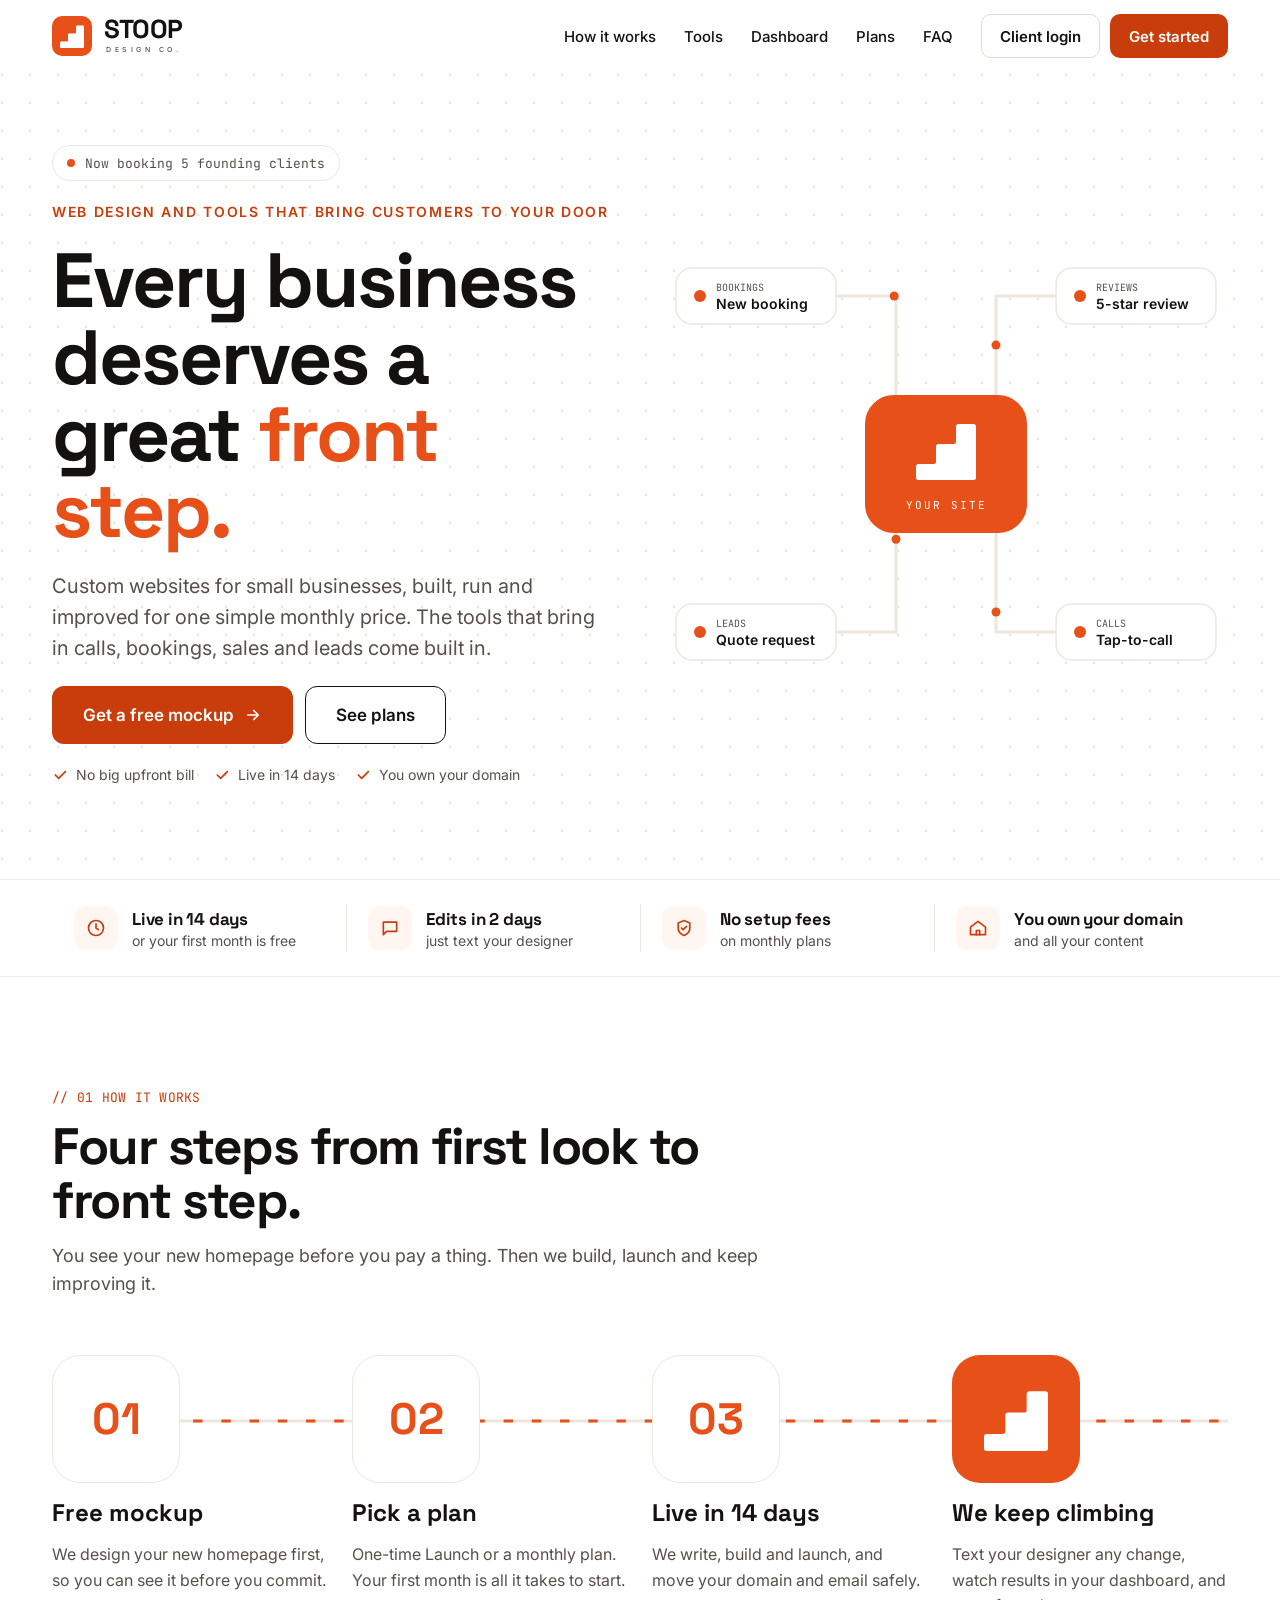
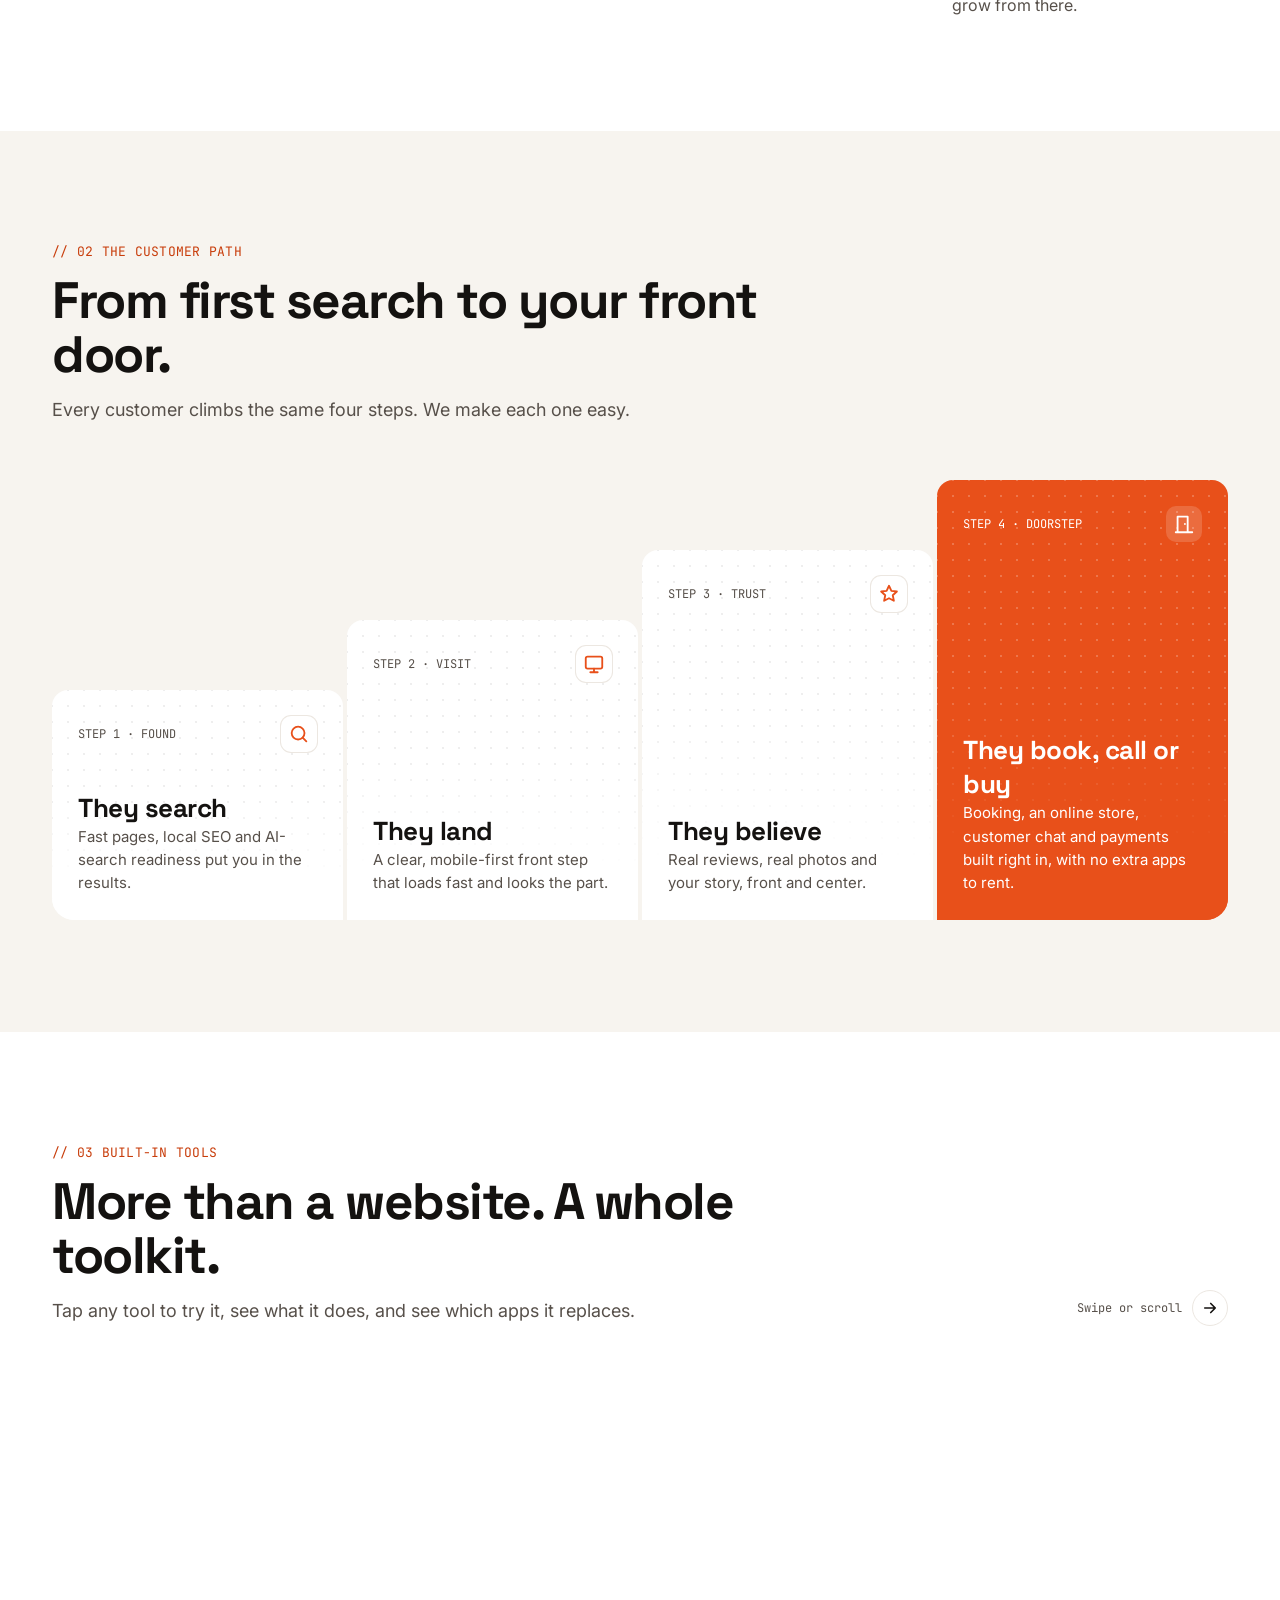
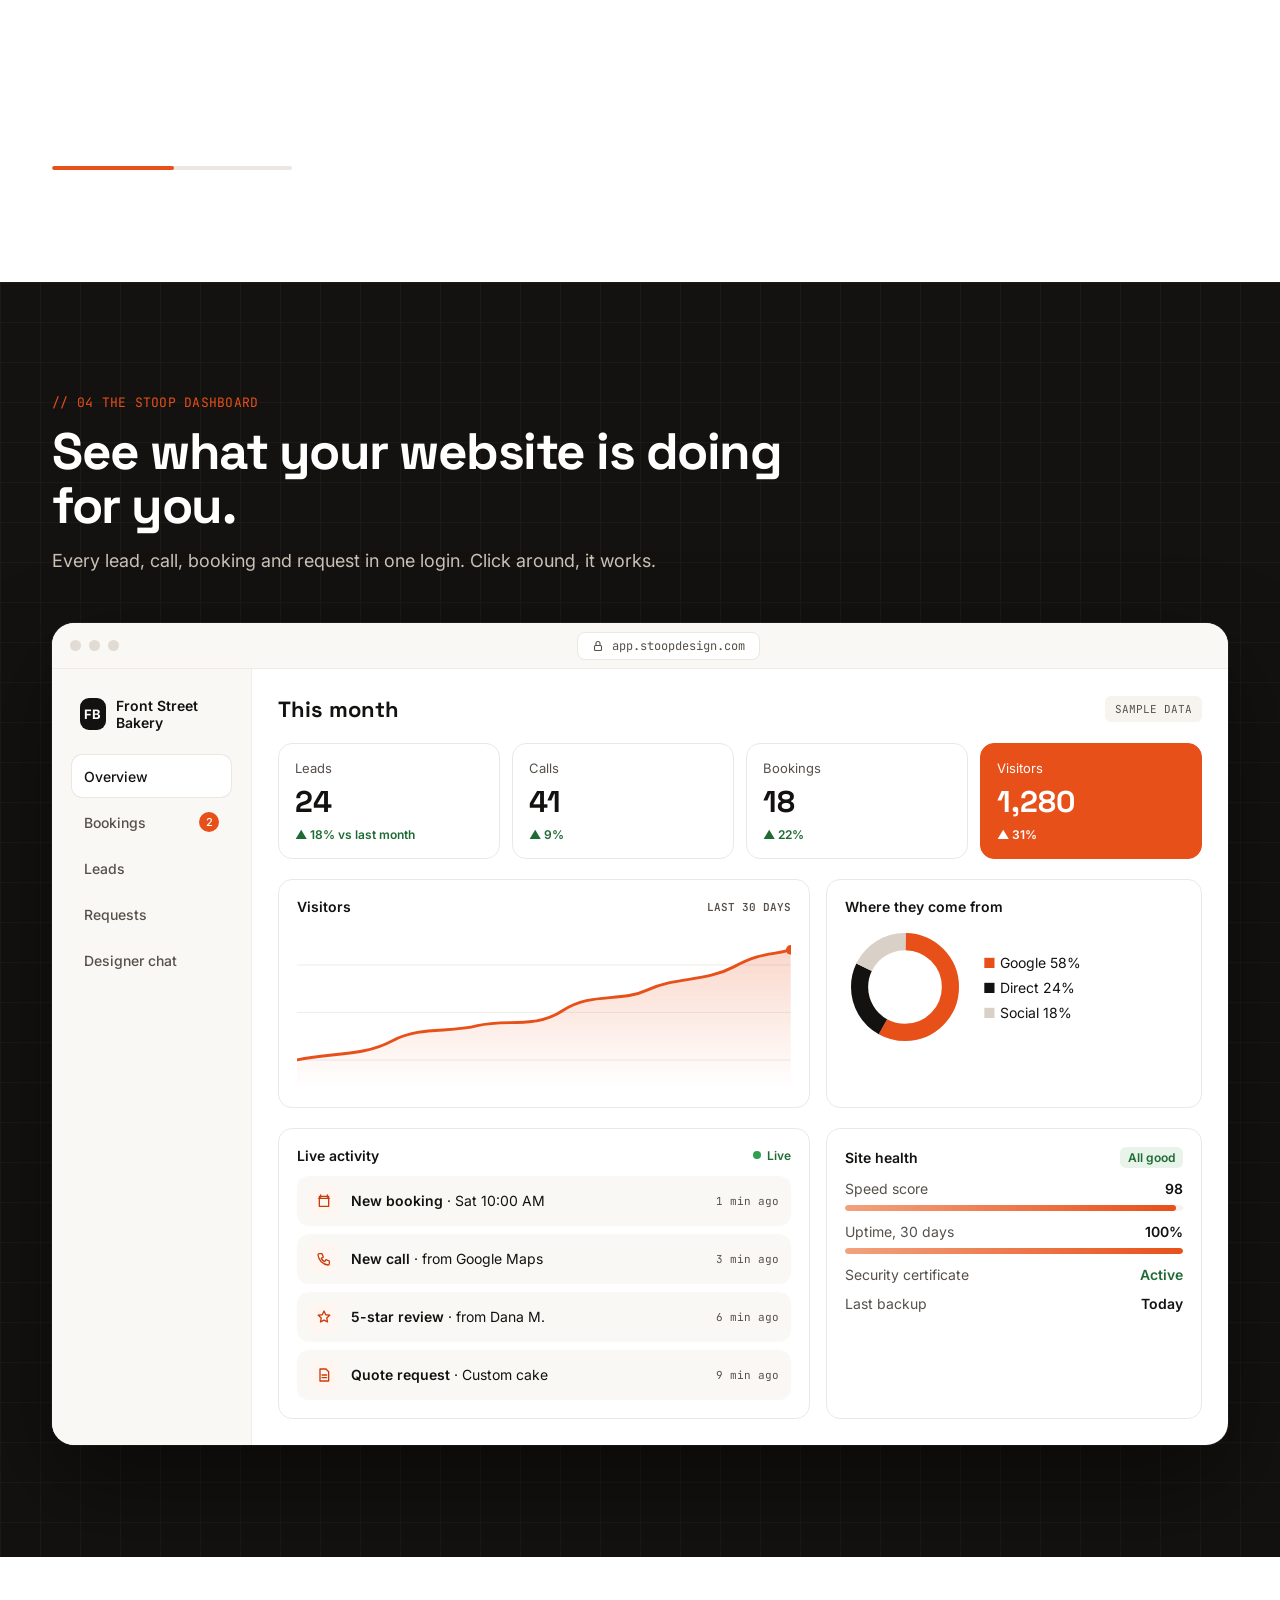
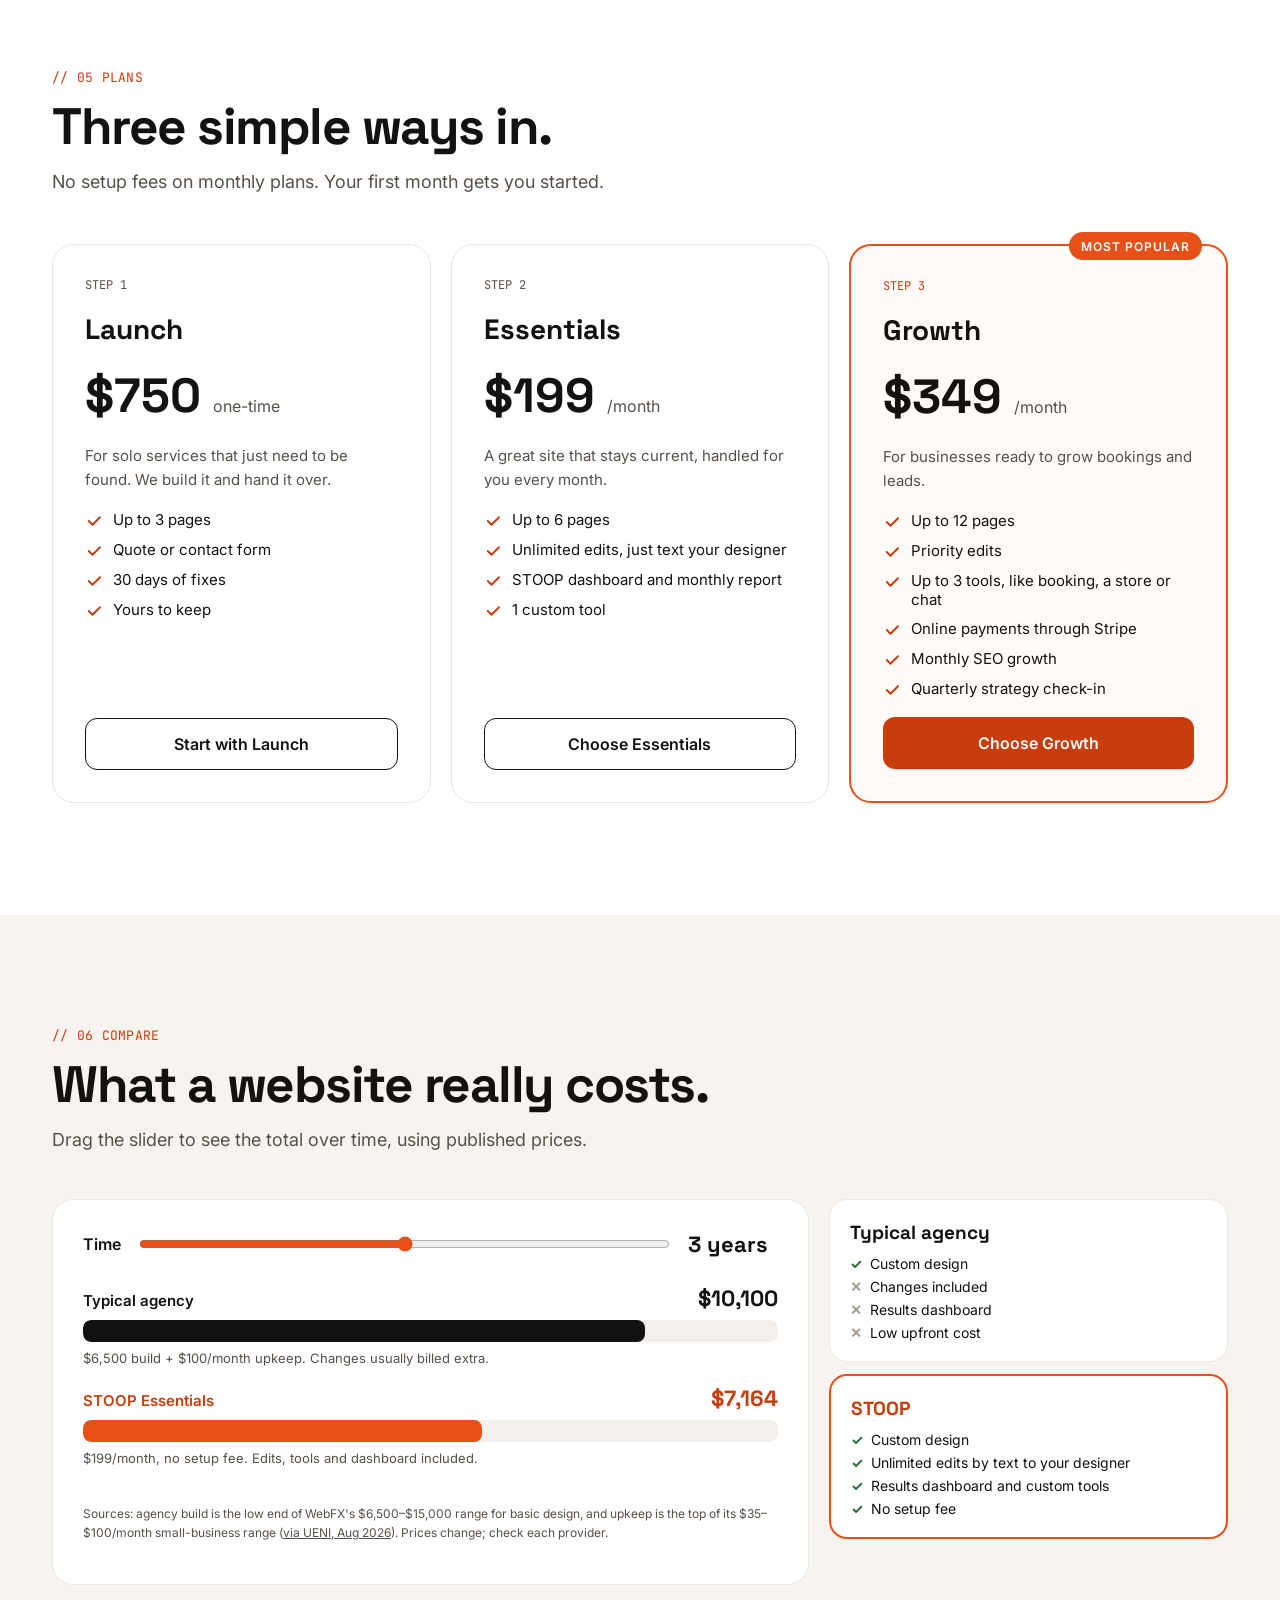
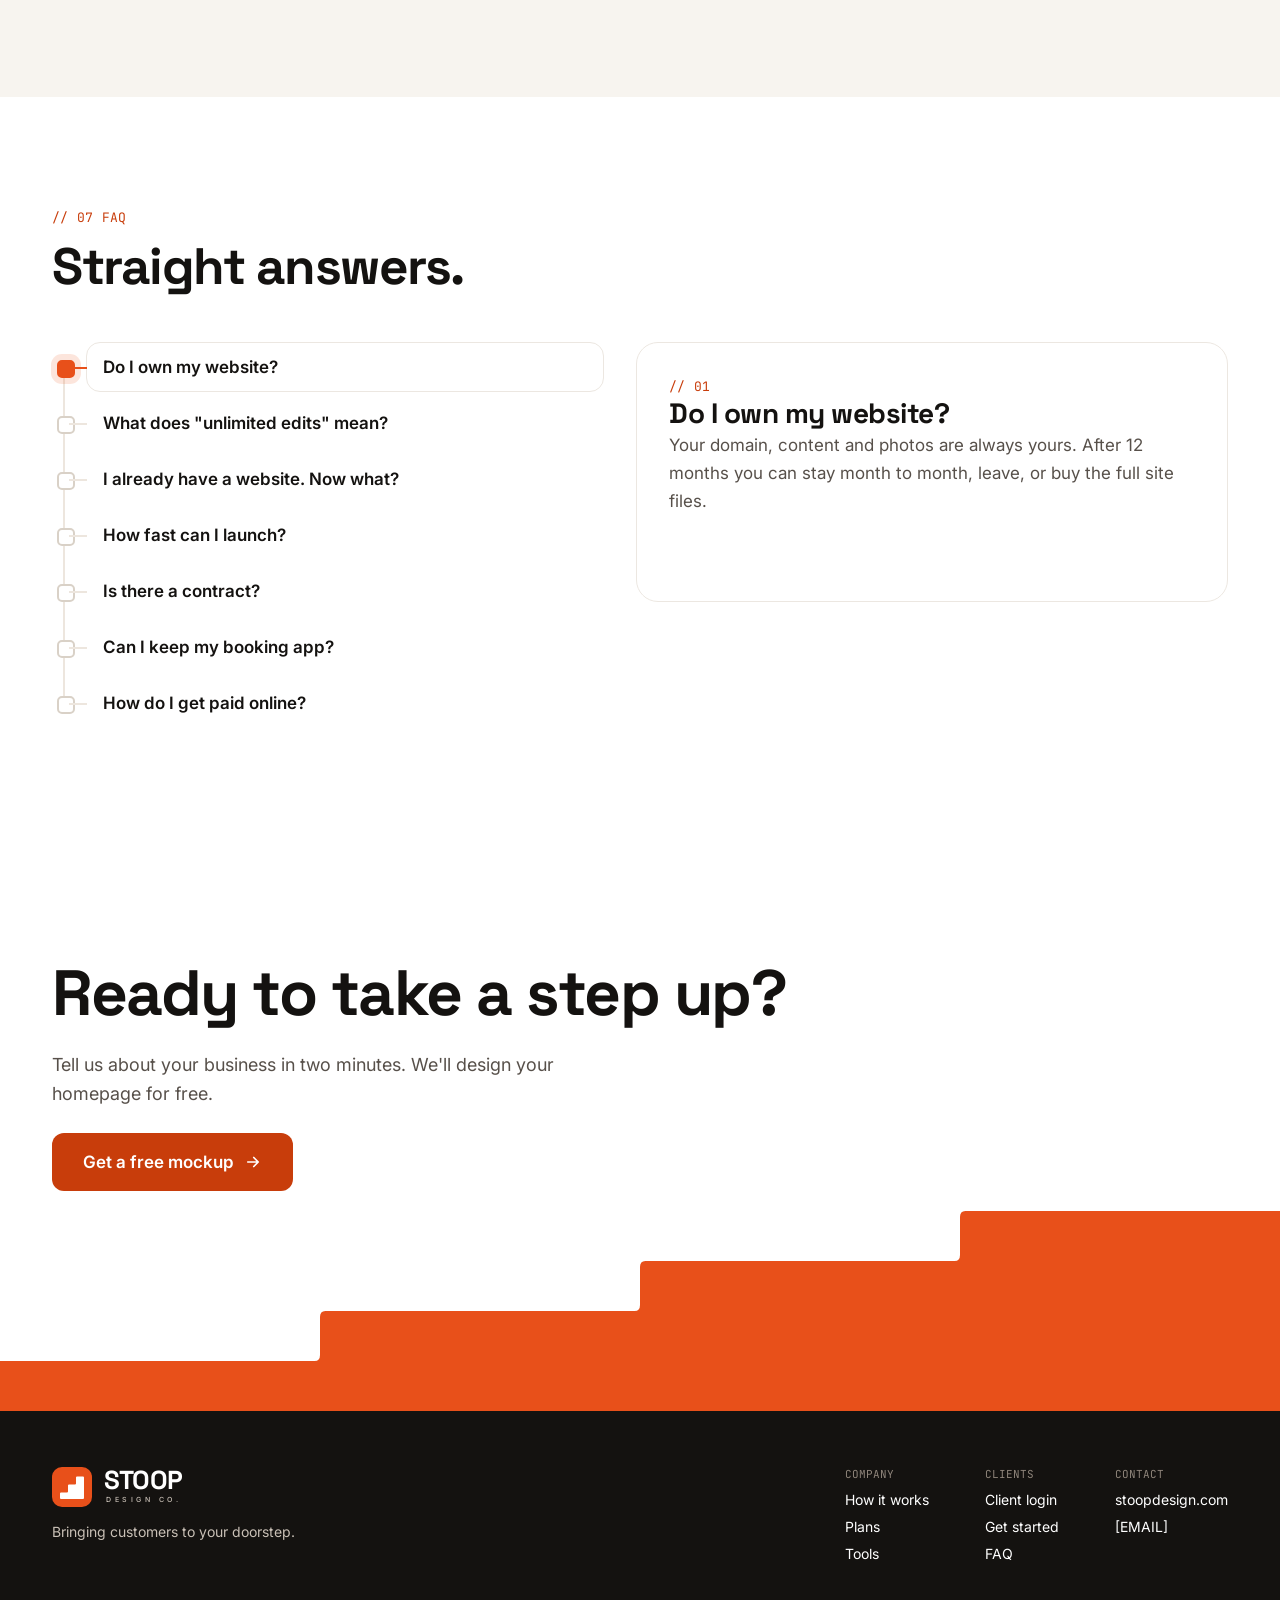
==== index.html @ b57bfcc4 "Store tool: replace color swatches with product icons Co-Authored-By: Claude Opus 5.5 <noreply@anthr" ====
<!doctype html>
<html lang="en">
<head>
<meta charset="utf-8">
<meta name="viewport" content="width=device-width, initial-scale=1">
<title>STOOP Design Co. | Custom websites for small businesses</title>
<meta name="description" content="Web design and tools that bring customers to your door. Custom websites for small businesses, built, run and improved for one simple monthly price.">
<link rel="icon" href="favicon.svg" type="image/svg+xml">
<link rel="preconnect" href="https://fonts.googleapis.com"><link rel="preconnect" href="https://fonts.gstatic.com" crossorigin>
<link rel="stylesheet" href="https://fonts.googleapis.com/css2?family=Space+Grotesk:wght@500;700&family=Inter:wght@400;500;600&family=JetBrains+Mono:wght@500&display=swap">
<link rel="stylesheet" href="assets/styles.css">
</head>
<body>
<svg width="0" height="0" style="position:absolute" aria-hidden="true">
<symbol id="stair" viewBox="0 0 60 60"><path d="M0 57.5 L0 46.5 Q0 44 2.5 44 L17.5 44 Q20 44 20 41.5 L20 26.5 Q20 24 22.5 24 L37.5 24 Q40 24 40 21.5 L40 6.5 Q40 4 42.5 4 L57.5 4 Q60 4 60 6.5 L60 57.5 Q60 60 57.5 60 L2.5 60 Q0 60 0 57.5 Z"/></symbol>
<symbol id="check" viewBox="0 0 24 24"><path d="M5 12l5 5L20 7" fill="none" stroke="currentColor" stroke-width="2.5" stroke-linecap="round" stroke-linejoin="round"/></symbol>
<symbol id="arrow" viewBox="0 0 24 24"><path d="M5 12h14M13 6l6 6-6 6" fill="none" stroke="currentColor" stroke-width="2.2" stroke-linecap="round" stroke-linejoin="round"/></symbol>
</svg>

<header class="site-header" id="top">
<div class="hdr">
<a href="./" class="logo" aria-label="STOOP Design Co. home">
<span class="logo-tile"><svg width="24" height="24" fill="#fff" aria-hidden="true"><use href="#stair"/></svg></span>
<span class="logo-words"><span class="logo-stoop">STOOP</span><span class="logo-co">DESIGN CO.</span></span>
</a>
<nav class="main-nav" aria-label="Main">
<a href="#how">How it works</a>
<a href="#tools">Tools</a>
<a href="#dashboard">Dashboard</a>
<a href="#plans">Plans</a>
<a href="#faq">FAQ</a>
</nav>
<div class="hdr-cta">
<a href="#dashboard" class="btn btn-ghost btn-sm">Client login</a>
<a href="get-started.html" class="btn btn-primary btn-sm">Get started</a>
</div>
<button class="menu-btn" id="menuBtn" aria-label="Open menu" aria-expanded="false"><svg width="20" height="20" viewBox="0 0 24 24" fill="none" stroke="#141210" stroke-width="2.2" stroke-linecap="round" aria-hidden="true"><path d="M4 7h16M4 12h16M4 17h16"/></svg></button>
</div>
</header>

<main>
<section class="hero">
<svg class="hero-dots" aria-hidden="true"><defs><pattern id="dots" width="28" height="28" patternUnits="userSpaceOnUse"><circle cx="2" cy="2" r="1.4" fill="#EDE6DE"/></pattern></defs><rect width="100%" height="100%" fill="url(#dots)"/></svg>
<div class="wrap hero-in">
<div class="hero-copy">
<span class="pill"><span class="dot pulse"></span>Now booking 5 founding clients</span>
<span class="hero-eyebrow">Web design and tools that bring customers to your door</span>
<h1>Every business deserves a great <span>front step.</span></h1>
<p class="hero-sub">Custom websites for small businesses, built, run and improved for one simple monthly price. The tools that bring in calls, bookings, sales and leads come built in.</p>
<div style="display:flex;flex-wrap:wrap;gap:12px">
<a href="get-started.html" class="btn btn-primary btn-lg">Get a free mockup <svg width="18" height="18" aria-hidden="true"><use href="#arrow"/></svg></a>
<a href="#plans" class="btn btn-outline btn-lg">See plans</a>
</div>
<div class="checks">
<span><svg width="16" height="16" style="color:var(--deep)" aria-hidden="true"><use href="#check"/></svg>No big upfront bill</span>
<span><svg width="16" height="16" style="color:var(--deep)" aria-hidden="true"><use href="#check"/></svg>Live in 14 days</span>
<span><svg width="16" height="16" style="color:var(--deep)" aria-hidden="true"><use href="#check"/></svg>You own your domain</span>
</div>
</div>
<div class="hero-art">
<svg class="float" viewBox="0 0 560 480" role="img" aria-label="Bookings, reviews, leads and calls flowing into your STOOP website">
<g fill="none" stroke="#EDE6DE" stroke-width="3" stroke-linecap="round">
<path id="t1" d="M170 72 H230 V172"/><path id="t2" d="M390 72 H330 V172"/><path id="t3" d="M170 408 H230 V308"/><path id="t4" d="M390 408 H330 V308"/>
</g>
<g fill="#E8501A">
<circle r="4.5"><animateMotion dur="2.2s" repeatCount="indefinite" path="M170 72 H230 V172"/></circle>
<circle r="4.5"><animateMotion dur="2.2s" begin="-0.7s" repeatCount="indefinite" path="M390 72 H330 V172"/></circle>
<circle r="4.5"><animateMotion dur="2.2s" begin="-1.3s" repeatCount="indefinite" path="M170 408 H230 V308"/></circle>
<circle r="4.5"><animateMotion dur="2.2s" begin="-0.3s" repeatCount="indefinite" path="M390 408 H330 V308"/></circle>
</g>
<rect class="ring" x="200" y="172" width="160" height="136" rx="28" fill="none" stroke="#E8501A" stroke-width="2"/>
<rect x="200" y="172" width="160" height="136" rx="28" fill="#E8501A"/>
<svg x="250" y="196" width="60" height="60" fill="#fff"><use href="#stair"/></svg>
<text x="280" y="285" text-anchor="middle" font-family="JetBrains Mono, monospace" font-size="11" fill="#fff" letter-spacing="2">YOUR SITE</text>
<g font-family="Inter, sans-serif">
<rect x="10" y="44" width="160" height="56" rx="16" fill="#fff" stroke="#ECE7E1" stroke-width="1.5"/><circle class="pulse" cx="34" cy="72" r="6" fill="#E8501A"/><text x="50" y="67" font-size="10" font-family="JetBrains Mono, monospace" fill="#57504A">BOOKINGS</text><text x="50" y="85" font-size="14" font-weight="600" fill="#141210">New booking</text>
<rect x="390" y="44" width="160" height="56" rx="16" fill="#fff" stroke="#ECE7E1" stroke-width="1.5"/><circle class="pulse" cx="414" cy="72" r="6" fill="#E8501A" style="animation-delay:-.7s"/><text x="430" y="67" font-size="10" font-family="JetBrains Mono, monospace" fill="#57504A">REVIEWS</text><text x="430" y="85" font-size="14" font-weight="600" fill="#141210">5-star review</text>
<rect x="10" y="380" width="160" height="56" rx="16" fill="#fff" stroke="#ECE7E1" stroke-width="1.5"/><circle class="pulse" cx="34" cy="408" r="6" fill="#E8501A" style="animation-delay:-1.2s"/><text x="50" y="403" font-size="10" font-family="JetBrains Mono, monospace" fill="#57504A">LEADS</text><text x="50" y="421" font-size="14" font-weight="600" fill="#141210">Quote request</text>
<rect x="390" y="380" width="160" height="56" rx="16" fill="#fff" stroke="#ECE7E1" stroke-width="1.5"/><circle class="pulse" cx="414" cy="408" r="6" fill="#E8501A" style="animation-delay:-.3s"/><text x="430" y="403" font-size="10" font-family="JetBrains Mono, monospace" fill="#57504A">CALLS</text><text x="430" y="421" font-size="14" font-weight="600" fill="#141210">Tap-to-call</text>
</g>
</svg>
</div>
</div>
</section>

<section class="promise" aria-label="Our promises">
<div class="wrap promise-in">
<div class="pr reveal"><span class="pr-ic"><svg width="20" height="20" viewBox="0 0 24 24" fill="none" stroke="#C83D0B" stroke-width="2" stroke-linecap="round" stroke-linejoin="round" aria-hidden="true"><circle cx="12" cy="12" r="9"/><path d="M12 7v5l3 2"/></svg></span><div><strong>Live in 14 days</strong><span>or your first month is free</span></div></div>
<div class="pr reveal"><span class="pr-ic"><svg width="20" height="20" viewBox="0 0 24 24" fill="none" stroke="#C83D0B" stroke-width="2" stroke-linecap="round" stroke-linejoin="round" aria-hidden="true"><path d="M4 5h16v11H8l-4 4z"/></svg></span><div><strong>Edits in 2 days</strong><span>just text your designer</span></div></div>
<div class="pr reveal"><span class="pr-ic"><svg width="20" height="20" viewBox="0 0 24 24" fill="none" stroke="#C83D0B" stroke-width="2" stroke-linecap="round" stroke-linejoin="round" aria-hidden="true"><path d="M12 3l7 3v6c0 4.5-3 7.5-7 9-4-1.5-7-4.5-7-9V6z"/><path d="M9 12l2 2 4-4"/></svg></span><div><strong>No setup fees</strong><span>on monthly plans</span></div></div>
<div class="pr reveal"><span class="pr-ic"><svg width="20" height="20" viewBox="0 0 24 24" fill="none" stroke="#C83D0B" stroke-width="2" stroke-linecap="round" stroke-linejoin="round" aria-hidden="true"><path d="M3 11l9-7 9 7v9H3z"/><path d="M10 20v-5h4v5"/></svg></span><div><strong>You own your domain</strong><span>and all your content</span></div></div>
</div>
</section>

<section id="how" class="section">
<div class="wrap">
<div class="sec-head reveal"><span class="eyebrow">// 01 HOW IT WORKS</span><h2 class="h2">Four steps from first look to front step.</h2><p class="lede">You see your new homepage before you pay a thing. Then we build, launch and keep improving it.</p></div>
<div class="reveal" style="position:relative;margin-top:56px">
<svg class="how-trace" style="position:absolute;left:0;right:0;top:62px;width:100%;height:8px" preserveAspectRatio="none" viewBox="0 0 1000 8" aria-hidden="true"><path d="M0 4 H1000" stroke="#EDE6DE" stroke-width="3" fill="none"/><path class="flow-slow" d="M0 4 H1000" stroke="#E8501A" stroke-width="3" fill="none"/></svg>
<ol style="position:relative;list-style:none;margin:0;padding:0;display:grid;grid-template-columns:repeat(auto-fit,minmax(220px,1fr));gap:24px">
<li style="display:flex;flex-direction:column;gap:14px"><span style="width:128px;height:128px;border-radius:28px;background:#fff;border:1.5px solid var(--line);display:flex;align-items:center;justify-content:center;font-family:'Space Grotesk',sans-serif;font-weight:700;font-size:44px;color:var(--orange)">01</span><h3 style="margin:0;font-family:'Space Grotesk',sans-serif;font-size:24px">Free mockup</h3><p style="margin:0;font-size:16px;line-height:1.6;color:var(--muted)">We design your new homepage first, so you can see it before you commit.</p></li>
<li style="display:flex;flex-direction:column;gap:14px"><span style="width:128px;height:128px;border-radius:28px;background:#fff;border:1.5px solid var(--line);display:flex;align-items:center;justify-content:center;font-family:'Space Grotesk',sans-serif;font-weight:700;font-size:44px;color:var(--orange)">02</span><h3 style="margin:0;font-family:'Space Grotesk',sans-serif;font-size:24px">Pick a plan</h3><p style="margin:0;font-size:16px;line-height:1.6;color:var(--muted)">One-time Launch or a monthly plan. Your first month is all it takes to start.</p></li>
<li style="display:flex;flex-direction:column;gap:14px"><span style="width:128px;height:128px;border-radius:28px;background:#fff;border:1.5px solid var(--line);display:flex;align-items:center;justify-content:center;font-family:'Space Grotesk',sans-serif;font-weight:700;font-size:44px;color:var(--orange)">03</span><h3 style="margin:0;font-family:'Space Grotesk',sans-serif;font-size:24px">Live in 14 days</h3><p style="margin:0;font-size:16px;line-height:1.6;color:var(--muted)">We write, build and launch, and move your domain and email safely.</p></li>
<li style="display:flex;flex-direction:column;gap:14px"><span style="width:128px;height:128px;border-radius:28px;background:var(--orange);display:flex;align-items:center;justify-content:center"><svg width="64" height="64" fill="#fff" aria-hidden="true"><use href="#stair"/></svg></span><h3 style="margin:0;font-family:'Space Grotesk',sans-serif;font-size:24px">We keep climbing</h3><p style="margin:0;font-size:16px;line-height:1.6;color:var(--muted)">Text your designer any change, watch results in your dashboard, and grow from there.</p></li>
</ol>
</div>
</div>
</section>

<section class="section" style="background:var(--warm)">
<div class="wrap">
<div class="sec-head reveal"><span class="eyebrow">// 02 THE CUSTOMER PATH</span><h2 class="h2">From first search to your front door.</h2><p class="lede">Every customer climbs the same four steps. We make each one easy.</p></div>
<div class="path reveal">
<div class="st s1 tex"><div class="st-top"><span class="mono">STEP 1 · FOUND</span><svg class="st-ic" width="22" height="22" viewBox="0 0 24 24" fill="none" stroke="currentColor" stroke-width="2" stroke-linecap="round" aria-hidden="true"><circle cx="11" cy="11" r="7"/><path d="M20 20l-4-4"/></svg></div><div><h3>They search</h3><p>Fast pages, local SEO and AI-search readiness put you in the results.</p></div></div>
<div class="st s2 tex"><div class="st-top"><span class="mono">STEP 2 · VISIT</span><svg class="st-ic" width="22" height="22" viewBox="0 0 24 24" fill="none" stroke="currentColor" stroke-width="2" stroke-linecap="round" stroke-linejoin="round" aria-hidden="true"><rect x="3" y="4" width="18" height="13" rx="2"/><path d="M8 21h8M12 17v4"/></svg></div><div><h3>They land</h3><p>A clear, mobile-first front step that loads fast and looks the part.</p></div></div>
<div class="st s3 tex"><div class="st-top"><span class="mono">STEP 3 · TRUST</span><svg class="st-ic" width="22" height="22" viewBox="0 0 24 24" fill="none" stroke="currentColor" stroke-width="2" stroke-linejoin="round" aria-hidden="true"><path d="M12 3l2.6 5.6 6 .7-4.5 4.1 1.2 6L12 16.6 6.7 19.4l1.2-6L3.4 9.3l6-.7z"/></svg></div><div><h3>They believe</h3><p>Real reviews, real photos and your story, front and center.</p></div></div>
<div class="st s4 tex"><div class="st-top"><span class="mono">STEP 4 · DOORSTEP</span><svg class="st-ic" width="22" height="22" viewBox="0 0 24 24" fill="none" stroke="currentColor" stroke-width="2" stroke-linecap="round" stroke-linejoin="round" aria-hidden="true"><path d="M5 21V4h11v17M3 21h18M13 12h.01"/></svg></div><div><h3>They book, call or buy</h3><p>Booking, an online store, customer chat and payments built right in, with no extra apps to rent.</p></div></div>
</div>
</div>
</section>

<section id="tools" class="section">
<div class="wrap car-head reveal">
<div class="sec-head"><span class="eyebrow">// 03 BUILT-IN TOOLS</span><h2 class="h2">More than a website. A whole toolkit.</h2><p class="lede">Tap any tool to try it, see what it does, and see which apps it replaces.</p></div>
<div class="car-hint" aria-hidden="true"><span>Swipe or scroll</span><span class="hint-arrow"><svg width="18" height="18"><use href="#arrow"/></svg></span></div>
</div>
<div class="car-track" id="carTrack">
<button class="tool-card" data-tool="text"><div class="tool-prev"><div class="bubble b-me">Can you add our new fall menu?</div><div class="bubble b-us">On it! Live by tomorrow. ✓ Your designer</div></div><h3>Text your designer</h3><p>Your private line to us. Text any change.</p><span class="tool-more">See how it works <svg width="16" height="16" aria-hidden="true"><use href="#arrow"/></svg></span></button>
<button class="tool-card" data-tool="booking"><div class="tool-prev"><div style="display:grid;grid-template-columns:repeat(7,1fr);gap:5px;font-family:'JetBrains Mono',monospace;font-size:11px;text-align:center"><span>M</span><span>T</span><span>W</span><span>T</span><span>F</span><span>S</span><span>S</span><span style="padding:7px 0;border-radius:7px;background:#fff">3</span><span style="padding:7px 0;border-radius:7px;background:#fff">4</span><span style="padding:7px 0;border-radius:7px;background:var(--orange);color:#fff">5</span><span style="padding:7px 0;border-radius:7px;background:#fff">6</span><span style="padding:7px 0;border-radius:7px;background:#fff">7</span><span style="padding:7px 0;border-radius:7px;background:#fff">8</span><span style="padding:7px 0;border-radius:7px;background:#fff">9</span></div></div><h3>Your own booking</h3><p>Bookings, deposits and reminders on your site.</p><span class="tool-more">See how it works <svg width="16" height="16" aria-hidden="true"><use href="#arrow"/></svg></span></button>
<button class="tool-card" data-tool="store"><div class="tool-prev"><div style="display:grid;grid-template-columns:repeat(3,1fr);gap:8px"><div style="height:48px;border-radius:9px;background:#fff;display:flex;align-items:center;justify-content:center"><svg width="26" height="26" viewBox="0 0 24 24" fill="none" stroke="#E8501A" stroke-width="1.6" stroke-linecap="round" stroke-linejoin="round" aria-hidden="true"><path d="M12 2.5c1.4 1.9 1.4 3.3 0 4.3-1.4-1-1.4-2.4 0-4.3z"/><path d="M12 7v2"/><rect x="8" y="9" width="8" height="12.5" rx="1.5"/></svg></div><div style="height:48px;border-radius:9px;background:#fff;display:flex;align-items:center;justify-content:center"><svg width="26" height="26" viewBox="0 0 24 24" fill="none" stroke="#E8501A" stroke-width="1.6" stroke-linecap="round" stroke-linejoin="round" aria-hidden="true"><path d="M12 2.5c1.4 1.9 1.4 3.3 0 4.3-1.4-1-1.4-2.4 0-4.3z"/><path d="M12 7v2.5"/><path d="M6.5 11h11v8.5a2 2 0 0 1-2 2h-7a2 2 0 0 1-2-2z"/><path d="M7.5 11V9.5h9V11"/></svg></div><div style="height:48px;border-radius:9px;background:#fff;display:flex;align-items:center;justify-content:center"><svg width="26" height="26" viewBox="0 0 24 24" fill="none" stroke="#E8501A" stroke-width="1.6" stroke-linecap="round" stroke-linejoin="round" aria-hidden="true"><path d="M12 2.5c1.4 1.9 1.4 3.3 0 4.3-1.4-1-1.4-2.4 0-4.3z"/><path d="M12 7v3"/><ellipse cx="12" cy="13" rx="7.5" ry="2.2"/><path d="M4.5 13v4.5c0 1.2 3.4 2.2 7.5 2.2s7.5-1 7.5-2.2V13"/></svg></div></div><div style="display:flex;justify-content:space-between;align-items:center;font-size:13px"><span>2 items · Paid with Stripe</span><span class="mono" style="font-weight:600">$54</span></div></div><h3>Online store</h3><p>Sell products and take payments on your own site.</p><span class="tool-more">See how it works <svg width="16" height="16" aria-hidden="true"><use href="#arrow"/></svg></span></button>
<button class="tool-card" data-tool="quote"><div class="tool-prev"><div style="display:flex;justify-content:space-between;font-size:13px"><span>Home size</span><span class="mono">3 bed · 2 bath</span></div><div style="height:6px;border-radius:3px;background:#E7E0D7"><div style="width:62%;height:6px;border-radius:3px;background:var(--orange)"></div></div><div style="display:flex;justify-content:space-between;align-items:baseline"><span style="font-size:13px;color:var(--muted)">Instant estimate</span><span style="font-family:'Space Grotesk',sans-serif;font-size:24px;font-weight:700">$180</span></div></div><h3>Instant quotes</h3><p>Customers price the job themselves, any time.</p><span class="tool-more">See how it works <svg width="16" height="16" aria-hidden="true"><use href="#arrow"/></svg></span></button>
<button class="tool-card" data-tool="chat"><div class="tool-prev"><div class="bubble b-us">Do you have gluten-free options?</div><div class="bubble b-me" style="background:#E8501A">Yes! Every Saturday 🙂</div></div><h3>Customer chat</h3><p>Customers message you. You reply from your phone.</p><span class="tool-more">See how it works <svg width="16" height="16" aria-hidden="true"><use href="#arrow"/></svg></span></button>
<button class="tool-card" data-tool="conditions"><div class="tool-prev"><div style="display:flex;align-items:center;gap:14px"><svg width="44" height="44" viewBox="0 0 24 24" fill="none" stroke="#E8501A" stroke-width="1.8" stroke-linecap="round" aria-hidden="true"><circle cx="12" cy="12" r="4"/><path d="M12 2v2M12 20v2M4.9 4.9l1.4 1.4M17.7 17.7l1.4 1.4M2 12h2M20 12h2M4.9 19.1l1.4-1.4M17.7 6.3l1.4-1.4"/></svg><div><div style="font-family:'Space Grotesk',sans-serif;font-size:28px;font-weight:700">68°</div><div style="font-size:13px;color:var(--muted)">Clear · Great day to go</div></div></div></div><h3>Live conditions</h3><p>Weather, water or trail info right on your site.</p><span class="tool-more">See how it works <svg width="16" height="16" aria-hidden="true"><use href="#arrow"/></svg></span></button>
<button class="tool-card" data-tool="gift"><div class="tool-prev" style="background:var(--orange);color:#fff"><span class="mono" style="font-size:11px">GIFT CARD</span><span style="font-family:'Space Grotesk',sans-serif;font-size:34px;font-weight:700">$50</span></div><h3>Gift cards</h3><p>Sell gift cards from your own site.</p><span class="tool-more">See how it works <svg width="16" height="16" aria-hidden="true"><use href="#arrow"/></svg></span></button>
<button class="tool-card" data-tool="reviews"><div class="tool-prev"><div style="color:var(--orange);font-size:18px;letter-spacing:2px">★★★★★</div><div style="font-size:14px;line-height:1.4">"Easiest booking we've ever done."</div><div class="mono" style="font-size:11px;color:var(--muted)">EXAMPLE REVIEW</div></div><h3>Reviews wall</h3><p>Your best Google reviews, always fresh.</p><span class="tool-more">See how it works <svg width="16" height="16" aria-hidden="true"><use href="#arrow"/></svg></span></button>
</div>
<div class="wrap"><div class="car-progress" aria-hidden="true"><i id="carBar"></i></div></div>
</section>

<dialog class="tool-dialog" id="toolDialog" aria-labelledby="dlgTitle">
<button class="dlg-close" id="dlgClose" aria-label="Close"><svg width="18" height="18" viewBox="0 0 24 24" fill="none" stroke="#141210" stroke-width="2.2" stroke-linecap="round" aria-hidden="true"><path d="M6 6l12 12M18 6L6 18"/></svg></button>
<div class="dlg" id="dlgBody"></div>
</dialog>

<section id="dashboard" class="section dash-sec">
<svg class="dash-grid-bg" aria-hidden="true"><defs><pattern id="grid" width="40" height="40" patternUnits="userSpaceOnUse"><path d="M40 0H0V40" fill="none" stroke="#24201C" stroke-width="1"/></pattern></defs><rect width="100%" height="100%" fill="url(#grid)"/></svg>
<div class="wrap" style="position:relative">
<div class="sec-head reveal"><span class="eyebrow" style="color:var(--orange)">// 04 THE STOOP DASHBOARD</span><h2 class="h2">See what your website is doing for you.</h2><p class="lede">Every lead, call, booking and request in one login. Click around, it works.</p></div>
<div class="browser reveal" id="dash">
<div class="browser-bar"><i></i><i></i><i></i><span class="url"><svg width="12" height="12" viewBox="0 0 24 24" fill="none" stroke="#57504A" stroke-width="2.2" aria-hidden="true"><rect x="5" y="11" width="14" height="10" rx="2"/><path d="M8 11V7a4 4 0 0 1 8 0v4"/></svg>app.stoopdesign.com</span></div>
<div class="app">
<div class="app-side" role="tablist" aria-label="Dashboard sections">
<div class="biz"><span>FB</span><span style="font-size:14px;font-weight:600">Front Street Bakery</span></div>
<button class="tab on" role="tab" aria-selected="true" data-panel="overview">Overview</button>
<button class="tab" role="tab" aria-selected="false" data-panel="bookings">Bookings <span class="badge">2</span></button>
<button class="tab" role="tab" aria-selected="false" data-panel="leads">Leads</button>
<button class="tab" role="tab" aria-selected="false" data-panel="requests">Requests</button>
<button class="tab" role="tab" aria-selected="false" data-panel="messages">Designer chat</button>
</div>
<div class="app-main">
<div class="panel on" id="p-overview" role="tabpanel">
<div class="app-top"><h3>This month</h3><span class="sample">SAMPLE DATA</span></div>
<div class="kpis">
<div class="kpi"><span>Leads</span><strong data-count="24">0</strong><em>▲ 18% vs last month</em></div>
<div class="kpi"><span>Calls</span><strong data-count="41">0</strong><em>▲ 9%</em></div>
<div class="kpi"><span>Bookings</span><strong data-count="18">0</strong><em>▲ 22%</em></div>
<div class="kpi hot"><span>Visitors</span><strong data-count="1280">0</strong><em>▲ 31%</em></div>
</div>
<div class="row">
<div class="card" style="flex:2 1 340px"><h4>Visitors <span class="mono" style="font-size:11px;color:var(--muted)">LAST 30 DAYS</span></h4>
<svg viewBox="0 0 520 170" style="width:100%;height:auto" aria-label="Visitor trend rising over the last 30 days" role="img"><defs><linearGradient id="fillG" x1="0" y1="0" x2="0" y2="1"><stop offset="0" stop-color="#E8501A" stop-opacity=".22"/><stop offset="1" stop-color="#E8501A" stop-opacity="0"/></linearGradient></defs><g stroke="#F0EBE5"><path d="M0 40H520M0 90H520M0 140H520"/></g><path class="chart-fill" d="M0 140 C40 132 70 136 100 120 S160 112 190 104 S250 108 280 88 S340 80 370 66 S430 58 460 42 S500 30 520 24 V170 H0 Z" fill="url(#fillG)"/><path class="chart-line" d="M0 140 C40 132 70 136 100 120 S160 112 190 104 S250 108 280 88 S340 80 370 66 S430 58 460 42 S500 30 520 24" fill="none" stroke="#E8501A" stroke-width="3" stroke-linecap="round"/><circle cx="520" cy="24" r="5" fill="#E8501A" class="pulse"/></svg>
</div>
<div class="card"><h4>Where they come from</h4>
<div style="display:flex;align-items:center;gap:18px">
<svg width="120" height="120" viewBox="0 0 42 42" aria-label="Traffic sources: Google 58%, Direct 24%, Social 18%" role="img"><circle cx="21" cy="21" r="15.9" fill="none" stroke="#F3EFEA" stroke-width="6"/><circle cx="21" cy="21" r="15.9" fill="none" stroke="#E8501A" stroke-width="6" stroke-dasharray="58 42" stroke-dashoffset="25"/><circle cx="21" cy="21" r="15.9" fill="none" stroke="#141210" stroke-width="6" stroke-dasharray="24 76" stroke-dashoffset="67"/><circle cx="21" cy="21" r="15.9" fill="none" stroke="#D9D1C7" stroke-width="6" stroke-dasharray="18 82" stroke-dashoffset="43"/></svg>
<div style="display:flex;flex-direction:column;gap:8px;font-size:14px"><span><b style="color:var(--orange)">■</b> Google 58%</span><span><b>■</b> Direct 24%</span><span><b style="color:#D9D1C7">■</b> Social 18%</span></div>
</div></div>
</div>
<div class="row"><div class="card" style="flex:2 1 340px"><h4>Live activity <span style="display:inline-flex;align-items:center;gap:6px;font-size:12px;color:#1F6B34"><span class="dot pulse" style="background:#2E9E4F"></span>Live</span></h4><ul class="feed" id="feed"></ul></div>
<div class="card"><h4>Site health <span class="status st-live">All good</span></h4>
<div class="health"><span>Speed score</span><b>98</b></div><div class="hbar"><i style="width:98%"></i></div>
<div class="health"><span>Uptime, 30 days</span><b>100%</b></div><div class="hbar"><i style="width:100%"></i></div>
<div class="health"><span>Security certificate</span><b style="color:#1F6B34">Active</b></div>
<div class="health"><span>Last backup</span><b>Today</b></div>
</div></div>
</div>
<div class="panel" id="p-bookings" role="tabpanel">
<div class="app-top"><h3>Upcoming bookings</h3><span class="sample">SAMPLE DATA</span></div>
<div class="kpis"><div class="kpi"><span>This week</span><strong>12</strong></div><div class="kpi"><span>Deposits collected</span><strong>$300</strong></div><div class="kpi"><span>No-shows</span><strong>0</strong></div></div>
<div class="tbl-wrap"><table class="tbl"><thead><tr><th>When</th><th>Customer</th><th>Service</th><th>Status</th></tr></thead><tbody>
<tr class="new-row"><td><b>Today</b> 2:30 PM</td><td>Jamie Rivera<small>jamie.r@email.com · (555) 010-2233</small></td><td>Wedding cake tasting</td><td><span class="status st-new">New · Deposit paid</span></td></tr>
<tr><td><b>Today</b> 4:00 PM</td><td>Sam Patel<small>sam.p@email.com · (555) 010-4471</small></td><td>Custom cake pickup</td><td><span class="status st-live">Confirmed</span></td></tr>
<tr><td><b>Fri</b> 10:00 AM</td><td>Alex Chen<small>alex.c@email.com · (555) 010-8890</small></td><td>Decorating class (2)</td><td><span class="status st-live">Confirmed</span></td></tr>
<tr><td><b>Sat</b> 9:00 AM</td><td>Morgan Lee<small>morgan@email.com · (555) 010-1124</small></td><td>Birthday cake consult</td><td><span class="status st-prog">Reminder sent</span></td></tr>
</tbody></table></div>
</div>
<div class="panel" id="p-leads" role="tabpanel">
<div class="app-top"><h3>New leads</h3><span class="sample">SAMPLE DATA</span></div>
<div class="tbl-wrap"><table class="tbl"><thead><tr><th>From</th><th>Came in through</th><th>Details</th><th>When</th></tr></thead><tbody>
<tr class="new-row"><td>Taylor Brooks<small>(555) 010-3345</small></td><td><span class="chip">Quote tool</span></td><td>Deep clean, 3 bed · est. $252</td><td>8 min ago</td></tr>
<tr><td>Chris Nguyen<small>chris.n@email.com</small></td><td><span class="chip">Customer chat</span></td><td>"Do you cater weddings?"</td><td>1 hr ago</td></tr>
<tr><td>Dana Morales<small>dana.m@email.com</small></td><td><span class="chip">Online store</span></td><td>Order #2081 · $54 paid</td><td>3 hr ago</td></tr>
<tr><td>Riley Adams<small>(555) 010-7782</small></td><td><span class="chip">Tap-to-call</span></td><td>2 min call from Google Maps</td><td>Yesterday</td></tr>
<tr><td>Jordan Kim<small>jordan.k@email.com</small></td><td><span class="chip">Gift card</span></td><td>$100 gift card sold</td><td>Yesterday</td></tr>
</tbody></table></div>
</div>
<div class="panel" id="p-requests" role="tabpanel">
<div class="app-top"><h3>Your requests</h3><span class="sample">SAMPLE DATA</span></div>
<div class="kanban">
<div class="col"><h5>Received <span>1</span></h5><div class="ticket">New photo gallery<small>Sent by text · Today</small><span class="status st-new">Received</span></div></div>
<div class="col"><h5>In progress <span>1</span></h5><div class="ticket">Add holiday menu<small>Sent by text · Yesterday</small><span class="status st-prog">In progress</span></div></div>
<div class="col"><h5>Live <span>2</span></h5><div class="ticket">Winter hours<small>Live in 1 day</small><span class="status st-live">Live</span></div><div class="ticket">New staff bio<small>Live in 2 days</small><span class="status st-live">Live</span></div></div>
</div>
</div>
<div class="panel" id="p-messages" role="tabpanel">
<div class="app-top"><h3>You and your designer</h3><span class="sample">SAMPLE DATA</span></div>
<div class="chat">
<div class="bubble b-me" style="font-size:15px">Can we add a holiday menu page?</div>
<div class="bubble b-us" style="font-size:15px">Yes! Send the menu and any photos. We'll have it live in 2 business days.</div>
<div class="bubble b-me" style="font-size:15px">Sent. Thank you!</div>
<div class="bubble b-us" style="font-size:15px">Got it. You can track it under Requests.</div>
</div>
</div>
</div>
</div>
</div>
</div>
</section>

<section id="plans" class="section">
<div class="wrap">
<div class="sec-head reveal"><span class="eyebrow">// 05 PLANS</span><h2 class="h2">Three simple ways in.</h2><p class="lede">No setup fees on monthly plans. Your first month gets you started.</p></div>
<div class="plans reveal">
<article class="plan"><span class="mono" style="font-size:12px;color:var(--muted)">STEP 1</span><h3>Launch</h3><div class="price">$750 <small>one-time</small></div><p style="margin:0;font-size:15px;line-height:1.6;color:var(--muted)">For solo services that just need to be found. We build it and hand it over.</p>
<ul><li><svg width="18" height="18" style="color:var(--deep)" aria-hidden="true"><use href="#check"/></svg>Up to 3 pages</li><li><svg width="18" height="18" style="color:var(--deep)" aria-hidden="true"><use href="#check"/></svg>Quote or contact form</li><li><svg width="18" height="18" style="color:var(--deep)" aria-hidden="true"><use href="#check"/></svg>30 days of fixes</li><li><svg width="18" height="18" style="color:var(--deep)" aria-hidden="true"><use href="#check"/></svg>Yours to keep</li></ul>
<a href="get-started.html" class="btn btn-outline">Start with Launch</a></article>
<article class="plan"><span class="mono" style="font-size:12px;color:var(--muted)">STEP 2</span><h3>Essentials</h3><div class="price">$199 <small>/month</small></div><p style="margin:0;font-size:15px;line-height:1.6;color:var(--muted)">A great site that stays current, handled for you every month.</p>
<ul><li><svg width="18" height="18" style="color:var(--deep)" aria-hidden="true"><use href="#check"/></svg>Up to 6 pages</li><li><svg width="18" height="18" style="color:var(--deep)" aria-hidden="true"><use href="#check"/></svg>Unlimited edits, just text your designer</li><li><svg width="18" height="18" style="color:var(--deep)" aria-hidden="true"><use href="#check"/></svg>STOOP dashboard and monthly report</li><li><svg width="18" height="18" style="color:var(--deep)" aria-hidden="true"><use href="#check"/></svg>1 custom tool</li></ul>
<a href="get-started.html" class="btn btn-outline">Choose Essentials</a></article>
<article class="plan feat"><span class="flag">MOST POPULAR</span><span class="mono" style="font-size:12px;color:var(--deep)">STEP 3</span><h3>Growth</h3><div class="price">$349 <small>/month</small></div><p style="margin:0;font-size:15px;line-height:1.6;color:var(--muted)">For businesses ready to grow bookings and leads.</p>
<ul><li><svg width="18" height="18" style="color:var(--deep)" aria-hidden="true"><use href="#check"/></svg>Up to 12 pages</li><li><svg width="18" height="18" style="color:var(--deep)" aria-hidden="true"><use href="#check"/></svg>Priority edits</li><li><svg width="18" height="18" style="color:var(--deep)" aria-hidden="true"><use href="#check"/></svg>Up to 3 tools, like booking, a store or chat</li><li><svg width="18" height="18" style="color:var(--deep)" aria-hidden="true"><use href="#check"/></svg>Online payments through Stripe</li><li><svg width="18" height="18" style="color:var(--deep)" aria-hidden="true"><use href="#check"/></svg>Monthly SEO growth</li><li><svg width="18" height="18" style="color:var(--deep)" aria-hidden="true"><use href="#check"/></svg>Quarterly strategy check-in</li></ul>
<a href="get-started.html" class="btn btn-primary">Choose Growth</a></article>
</div>
</div>
</section>

<section class="section" style="background:var(--warm)">
<div class="wrap">
<div class="sec-head reveal"><span class="eyebrow">// 06 COMPARE</span><h2 class="h2">What a website really costs.</h2><p class="lede">Drag the slider to see the total over time, using published prices.</p></div>
<div class="cmp reveal">
<div class="cmp-main">
<div class="yr"><label for="years">Time</label><input class="range" type="range" id="years" min="1" max="5" step="1" value="3" style="flex:1;min-width:180px"><output id="yearsOut" for="years">3 years</output></div>
<div class="bars">
<div class="bar-row"><div class="bar-top"><span>Typical agency</span><b id="vAgency">$0</b></div><div class="bar"><i id="bAgency" style="width:0;background:#141210"></i></div><span class="bar-note">$6,500 build + $100/month upkeep. Changes usually billed extra.</span></div>
<div class="bar-row"><div class="bar-top"><span style="color:var(--deep)">STOOP Essentials</span><b id="vStoop" style="color:var(--deep)">$0</b></div><div class="bar"><i id="bStoop" style="width:0;background:#E8501A"></i></div><span class="bar-note">$199/month, no setup fee. Edits, tools and dashboard included.</span></div>
</div>
<p class="sources">Sources: agency build is the low end of WebFX's $6,500–$15,000 range for basic design, and upkeep is the top of its $35–$100/month small-business range (<a href="https://ueni.com/blog/affordable-website-design/" target="_blank" rel="noopener">via UENI, Aug 2026</a>). Prices change; check each provider.</p>
</div>
<div class="cmp-side">
<div class="cmp-card"><h4>Typical agency</h4><ul><li><span class="yes">✓</span>Custom design</li><li><span class="no">✕</span>Changes included</li><li><span class="no">✕</span>Results dashboard</li><li><span class="no">✕</span>Low upfront cost</li></ul></div>
<div class="cmp-card" style="border:2px solid var(--orange)"><h4 style="color:var(--deep)">STOOP</h4><ul><li><span class="yes">✓</span>Custom design</li><li><span class="yes">✓</span>Unlimited edits by text to your designer</li><li><span class="yes">✓</span>Results dashboard and custom tools</li><li><span class="yes">✓</span>No setup fee</li></ul></div>

</div>
</div>
</div>
</section>

<section id="faq" class="section">
<div class="wrap">
<div class="sec-head reveal"><span class="eyebrow">// 07 FAQ</span><h2 class="h2">Straight answers.</h2></div>
<div class="faq reveal">
<div class="faq-list" id="faqList">
<div class="faq-trace" aria-hidden="true"><i id="faqFill"></i></div>
<button class="faq-q on" aria-expanded="true">Do I own my website?</button><div class="faq-a-inline">Your domain, content and photos are always yours. After 12 months you can stay month to month, leave, or buy the full site files.</div>
<button class="faq-q" aria-expanded="false">What does "unlimited edits" mean?</button><div class="faq-a-inline">Text your STOOP designer as many changes as you like, one at a time, or send them through your dashboard. These texts are just between you and us. Small edits go live within 2 business days.</div>
<button class="faq-q" aria-expanded="false">I already have a website. Now what?</button><div class="faq-a-inline">We rebuild it, move over everything worth keeping, protect your search rankings and keep your business email working.</div>
<button class="faq-q" aria-expanded="false">How fast can I launch?</button><div class="faq-a-inline">Within 14 days of getting your content, or your first month is free.</div>
<button class="faq-q" aria-expanded="false">Is there a contract?</button><div class="faq-a-inline">Monthly plans have a 12-month minimum, then go month to month. Launch is a one-time payment with nothing after.</div>
<button class="faq-q" aria-expanded="false">Can I keep my booking app?</button><div class="faq-a-inline">Yes. We connect the tools you already use, or replace them with your own booking built into your site.</div>
<button class="faq-q" aria-expanded="false">How do I get paid online?</button><div class="faq-a-inline">Through Stripe. Store orders, deposits and gift cards are paid on your site and go straight to your bank account. Stripe takes its standard processing fee per sale.</div>
</div>
<div class="faq-panel" aria-live="polite"><div class="swap" id="faqSwap"><span class="eyebrow" id="faqNum">// 01</span><h3 id="faqQ">Do I own my website?</h3><p id="faqA">Your domain, content and photos are always yours. After 12 months you can stay month to month, leave, or buy the full site files.</p></div></div>
</div>
</div>
</section>

<section class="cta">
<div class="wrap cta-in">
<h2 class="h2" style="max-width:760px;font-size:clamp(40px,5vw,68px)">Ready to take a step up?</h2>
<p class="lede" style="max-width:560px">Tell us about your business in two minutes. We'll design your homepage for free.</p>
<a href="get-started.html" class="btn btn-primary btn-lg">Get a free mockup <svg width="18" height="18" aria-hidden="true"><use href="#arrow"/></svg></a>
</div>
<svg class="cta-stairs" viewBox="0 0 1440 200" preserveAspectRatio="none" aria-hidden="true"><path d="M0 200 L0 150 L354 150 Q360 150 360 144 L360 106 Q360 100 366 100 L714 100 Q720 100 720 94 L720 56 Q720 50 726 50 L1074 50 Q1080 50 1080 44 L1080 6 Q1080 0 1086 0 L1440 0 L1440 200 Z" fill="#E8501A"/></svg>
</section>
</main>

<footer class="site-footer">
<div class="wrap foot">
<div style="display:flex;flex-direction:column;gap:14px;max-width:320px">
<span class="logo"><span class="logo-tile"><svg width="24" height="24" fill="#fff" aria-hidden="true"><use href="#stair"/></svg></span><span class="logo-words"><span class="logo-stoop" style="color:#fff">STOOP</span><span class="logo-co" style="color:#C9C0B6">DESIGN CO.</span></span></span>
<span style="font-size:14px;line-height:1.6">Bringing customers to your doorstep.</span>
</div>
<div class="foot-cols">
<div><span class="mono">COMPANY</span><a href="#how">How it works</a><a href="#plans">Plans</a><a href="#tools">Tools</a></div>
<div><span class="mono">CLIENTS</span><a href="#dashboard">Client login</a><a href="get-started.html">Get started</a><a href="#faq">FAQ</a></div>
<div><span class="mono">CONTACT</span><span>stoopdesign.com</span><span>[EMAIL]</span></div>
</div>
</div>
</footer>
<script src="assets/main.js"></script>
</body>
</html>
---- assets/styles.css ----
:root{--orange:#E8501A;--deep:#C83D0B;--ink:#141210;--warm:#F7F4EF;--line:#ECE7E1;--muted:#57504A;--soft:#FFF6F1}
*{box-sizing:border-box}
html{scroll-behavior:smooth;scroll-padding-top:88px}
body{margin:0;font-family:'Inter',sans-serif;color:var(--ink);background:#fff;-webkit-font-smoothing:antialiased}
a{color:var(--ink);text-decoration:none}a:hover{color:var(--deep)}
img,svg{max-width:100%}
.wrap{max-width:1240px;margin:0 auto;padding:0 32px}
.mono{font-family:'JetBrains Mono',monospace}
.eyebrow{font-family:'JetBrains Mono',monospace;font-size:13px;color:var(--deep);letter-spacing:.02em}
.h2{margin:0;font-family:'Space Grotesk',sans-serif;font-weight:700;font-size:clamp(34px,4vw,52px);line-height:1.05;letter-spacing:-1.5px}
.lede{margin:0;font-size:18px;line-height:1.6;color:var(--muted)}
.sec-head{display:flex;flex-direction:column;gap:14px;max-width:760px}
.section{padding:112px 0}
.visually-hidden{position:absolute;width:1px;height:1px;overflow:hidden;clip:rect(0 0 0 0);white-space:nowrap}

/* buttons */
.btn{display:inline-flex;align-items:center;justify-content:center;gap:10px;height:52px;padding:0 24px;border-radius:12px;font:inherit;font-size:16px;font-weight:600;cursor:pointer;border:1.5px solid transparent;transition:background .2s,color .2s,border-color .2s,transform .2s,box-shadow .2s}
.btn svg{transition:transform .2s}
.btn:hover svg{transform:translateX(3px)}
.btn-primary{background:var(--deep);color:#fff}
.btn-primary:hover{background:var(--orange);color:#fff;box-shadow:0 10px 24px rgba(232,80,26,.28)}
.btn-outline{border-color:var(--ink);color:var(--ink);background:#fff}
.btn-outline:hover{background:var(--orange);border-color:var(--orange);color:#fff}
.btn-ghost{border-color:#E2DBD3;color:var(--ink);background:#fff}
.btn-ghost:hover{border-color:var(--orange);color:var(--deep)}
.btn-sm{height:44px;padding:0 18px;font-size:15px;border-radius:10px}
.btn-lg{height:58px;padding:0 30px;font-size:17px}
:focus-visible{outline:3px solid var(--deep);outline-offset:3px}

/* header */
.site-header{position:sticky;top:0;z-index:60;background:rgba(255,255,255,.86);-webkit-backdrop-filter:saturate(1.4) blur(14px);backdrop-filter:saturate(1.4) blur(14px);border-bottom:1px solid transparent;transition:border-color .3s,box-shadow .3s}
.site-header.scrolled{border-bottom-color:#F0EBE5;box-shadow:0 6px 24px rgba(20,18,16,.05)}
.hdr{max-width:1240px;margin:0 auto;padding:14px 32px;display:flex;align-items:center;gap:28px}
.logo{display:flex;align-items:center;gap:12px}
.logo-tile{width:40px;height:40px;border-radius:10px;background:var(--orange);display:flex;align-items:center;justify-content:center;flex:none}
.logo-words{display:flex;flex-direction:column;gap:4px}
.logo-stoop{font-family:'Space Grotesk',sans-serif;font-weight:700;font-size:26px;line-height:.85;letter-spacing:-.5px}
.logo-co{font-size:7px;font-weight:500;letter-spacing:.5em;padding-left:2px;color:var(--muted)}
.main-nav{margin-left:auto;display:flex;align-items:center;gap:28px;font-size:15px;font-weight:500}
.main-nav a{position:relative}
.main-nav a::after{content:"";position:absolute;left:0;right:0;bottom:-6px;height:2px;background:var(--orange);transform:scaleX(0);transform-origin:left;transition:transform .25s}
.main-nav a:hover::after{transform:scaleX(1)}
.hdr-cta{display:flex;align-items:center;gap:10px}
.menu-btn{display:none;margin-left:auto;width:44px;height:44px;border-radius:10px;border:1.5px solid #E2DBD3;background:#fff;align-items:center;justify-content:center;cursor:pointer}
@media (max-width:900px){
.menu-btn{display:inline-flex}
.main-nav,.hdr-cta{display:none}
.site-header.open .main-nav{display:flex;position:absolute;left:0;right:0;top:100%;flex-direction:column;align-items:flex-start;gap:18px;padding:20px 32px;background:#fff;border-bottom:1px solid #F0EBE5;margin:0}
.site-header.open .hdr-cta{display:flex;position:absolute;left:0;right:0;top:calc(100% + 250px);padding:0 32px 20px;background:#fff}
}

/* hero */
.hero{position:relative;overflow:hidden}
.hero-dots{position:absolute;inset:0;width:100%;height:100%}
.hero-in{position:relative;padding:72px 32px 96px;display:flex;flex-wrap:wrap;align-items:center;gap:48px}
.hero-copy{flex:1 1 480px;min-width:0;display:flex;flex-direction:column;gap:22px}
.pill{display:inline-flex;align-self:flex-start;align-items:center;gap:10px;height:36px;padding:0 14px;border-radius:18px;background:#fff;border:1px solid var(--line);font-family:'JetBrains Mono',monospace;font-size:13px;color:var(--muted)}
.dot{width:8px;height:8px;border-radius:4px;background:var(--orange)}
.hero-eyebrow{font-size:14px;font-weight:600;letter-spacing:.12em;color:var(--deep);text-transform:uppercase}
.hero h1{margin:0;font-family:'Space Grotesk',sans-serif;font-weight:700;font-size:clamp(44px,6vw,78px);line-height:1;letter-spacing:-2px}
.hero h1 span{color:var(--orange)}
.hero-sub{margin:0;max-width:560px;font-size:20px;line-height:1.55;color:var(--muted)}
.checks{display:flex;flex-wrap:wrap;gap:20px;font-size:14px;color:var(--muted)}
.checks span{display:inline-flex;align-items:center;gap:8px}
.hero-art{flex:1 1 480px;min-width:0;display:flex;justify-content:center}
.hero-art svg{width:100%;max-width:560px;height:auto}

/* ticker */
.ticker{border-top:1px solid #F0EBE5;border-bottom:1px solid #F0EBE5;overflow:hidden;position:relative;padding:22px 0;-webkit-mask-image:linear-gradient(90deg,transparent,#000 8%,#000 92%,transparent);mask-image:linear-gradient(90deg,transparent,#000 8%,#000 92%,transparent)}
.ticker-track{display:inline-flex;align-items:center;gap:40px;white-space:nowrap;animation:tick 38s linear infinite;padding-left:40px}
.ticker:hover .ticker-track{animation-play-state:paused}
.ticker-item{display:inline-flex;align-items:center;gap:40px;font-family:'Space Grotesk',sans-serif;font-size:24px;font-weight:700;color:var(--ink)}
.ticker-item svg{flex:none}
.ticker-label{font-family:'JetBrains Mono',monospace;font-size:13px;color:var(--muted);font-weight:500}
@keyframes tick{to{transform:translateX(-50%)}}

/* customer path stairs */
.path{margin-top:56px;display:grid;grid-template-columns:repeat(4,minmax(0,1fr));gap:4px;align-items:end}
.path .st{position:relative;background:#fff;padding:26px;display:flex;flex-direction:column;justify-content:space-between;gap:20px;border-radius:16px 16px 0 0;transition:background .25s,transform .25s}
.path .st:first-child{border-bottom-left-radius:22px}
.path .st:last-child{border-bottom-right-radius:22px;background:var(--orange);color:#fff}
.path .st:hover{transform:translateY(-6px)}
.path .s1{min-height:230px}.path .s2{min-height:300px}.path .s3{min-height:370px}.path .s4{min-height:440px}
.st .mono{font-size:12px;color:var(--muted)}
.st:last-child .mono,.st:last-child p{color:#fff}
.st h3{margin:0;font-family:'Space Grotesk',sans-serif;font-size:26px;letter-spacing:-.5px}
.st p{margin:0;font-size:15px;line-height:1.55;color:var(--muted)}
.st .num{font-family:'Space Grotesk',sans-serif;font-weight:700;font-size:56px;line-height:1;color:#F0EBE5}
.st:last-child .num{color:rgba(255,255,255,.3)}
@media (max-width:760px){.path{grid-template-columns:1fr;gap:4px}.path .st{min-height:0!important;border-radius:4px}.path .st:first-child{border-radius:18px 18px 4px 4px}.path .st:last-child{border-radius:4px 4px 18px 18px}}

/* tools carousel */
.car-head{display:flex;flex-wrap:wrap;justify-content:space-between;align-items:flex-end;gap:24px}
.car-arrows{display:flex;gap:10px}
.arrow{width:52px;height:52px;border-radius:14px;border:1.5px solid #E2DBD3;background:#fff;display:inline-flex;align-items:center;justify-content:center;cursor:pointer;transition:all .2s}
.arrow:hover{border-color:var(--orange);background:var(--orange)}
.arrow:hover svg{stroke:#fff}
.car-track{margin-top:44px;display:grid;grid-auto-flow:column;grid-auto-columns:minmax(290px,360px);gap:20px;overflow-x:auto;scroll-snap-type:x mandatory;padding:6px 32px 26px;scrollbar-width:none;scroll-padding-left:32px}
.car-track::-webkit-scrollbar{display:none}
.tool-card{scroll-snap-align:start;text-align:left;font:inherit;color:inherit;border-radius:22px;border:1px solid var(--line);background:#fff;padding:24px;display:flex;flex-direction:column;gap:16px;cursor:pointer;transition:transform .25s,border-color .25s,box-shadow .25s}
.tool-card:hover{transform:translateY(-6px);border-color:var(--orange);box-shadow:0 18px 40px rgba(20,18,16,.08)}
.tool-prev{height:150px;border-radius:14px;background:var(--warm);padding:16px;display:flex;flex-direction:column;justify-content:center;gap:8px;overflow:hidden}
.tool-card h3{margin:0;font-family:'Space Grotesk',sans-serif;font-size:22px}
.tool-card p{margin:0;font-size:15px;line-height:1.55;color:var(--muted)}
.tool-more{margin-top:auto;font-weight:600;color:var(--deep);display:inline-flex;align-items:center;gap:8px}
.bubble{max-width:85%;padding:9px 13px;border-radius:14px;font-size:13px;line-height:1.35}
.b-me{align-self:flex-end;background:var(--ink);color:#fff;border-bottom-right-radius:4px}
.b-us{align-self:flex-start;background:#fff;border:1px solid var(--line);border-bottom-left-radius:4px}

/* dialog */
dialog.tool-dialog{width:min(960px,calc(100% - 32px));max-height:calc(100vh - 48px);padding:0;border:0;border-radius:26px;box-shadow:0 40px 120px rgba(20,18,16,.35);overflow:auto}
dialog.tool-dialog::backdrop{background:rgba(20,18,16,.55);-webkit-backdrop-filter:blur(4px);backdrop-filter:blur(4px)}
dialog[open]{animation:pop .35s cubic-bezier(.2,.8,.2,1)}
@keyframes pop{from{opacity:0;transform:translateY(16px) scale(.98)}to{opacity:1;transform:none}}
.dlg{display:flex;flex-wrap:wrap}
.dlg-demo{flex:1 1 380px;min-width:0;background:var(--warm);padding:32px;display:flex;flex-direction:column;justify-content:center;gap:16px}
.dlg-info{flex:1 1 380px;min-width:0;padding:32px;display:flex;flex-direction:column;gap:22px}
.dlg-info h2{margin:0;font-family:'Space Grotesk',sans-serif;font-size:34px;letter-spacing:-1px}
.dlg-close{position:absolute;top:16px;right:16px;width:44px;height:44px;border-radius:12px;border:1.5px solid #E2DBD3;background:#fff;cursor:pointer;display:flex;align-items:center;justify-content:center;z-index:2}
.dlg-close:hover{border-color:var(--orange)}
.dlg-list{margin:0;padding:0;list-style:none;display:flex;flex-direction:column;gap:10px;font-size:15px;line-height:1.45}
.dlg-list li{display:flex;gap:10px}
.dlg-list li::before{content:"";flex:none;width:8px;height:8px;margin-top:7px;border-radius:2px;background:var(--orange)}
.dlg-sub{font-family:'JetBrains Mono',monospace;font-size:12px;color:var(--muted);letter-spacing:.04em}
.chips{display:flex;flex-wrap:wrap;gap:8px}
.chip{display:inline-flex;align-items:center;height:34px;padding:0 12px;border-radius:17px;background:var(--warm);font-size:14px;font-weight:500}
.demo-card{background:#fff;border-radius:18px;border:1px solid var(--line);padding:20px;display:flex;flex-direction:column;gap:14px}
.demo-note{font-family:'JetBrains Mono',monospace;font-size:11px;color:var(--muted)}
.cal{display:grid;grid-template-columns:repeat(7,minmax(0,1fr));gap:6px;text-align:center;font-family:'JetBrains Mono',monospace;font-size:12px}
.cal button{height:38px;border-radius:9px;border:1px solid var(--line);background:#fff;font:inherit;cursor:pointer}
.cal button:hover{border-color:var(--orange)}
.cal button.sel{background:var(--orange);border-color:var(--orange);color:#fff}
.cal button:disabled{color:#B5ADA4;cursor:not-allowed;background:#FAF8F5}
.slots{display:flex;flex-wrap:wrap;gap:8px}
.slot{height:38px;padding:0 14px;border-radius:9px;border:1px solid var(--line);background:#fff;font:inherit;font-size:14px;cursor:pointer}
.slot.sel,.slot:hover{border-color:var(--orange);color:var(--deep)}
.range{width:100%;accent-color:var(--orange)}
.big-num{font-family:'Space Grotesk',sans-serif;font-weight:700;font-size:40px;letter-spacing:-1px}
.seg{display:inline-flex;padding:4px;border-radius:12px;background:var(--warm);gap:4px}
.seg button{height:36px;padding:0 14px;border-radius:9px;border:0;background:transparent;font:inherit;font-size:14px;font-weight:600;cursor:pointer;color:var(--muted)}
.seg button.on{background:#fff;color:var(--ink);box-shadow:0 2px 6px rgba(20,18,16,.08)}
.gift{border-radius:16px;padding:22px;background:var(--orange);color:#fff;display:flex;flex-direction:column;gap:18px;aspect-ratio:1.6;justify-content:space-between}

/* dashboard */
.dash-sec{background:var(--ink);color:#fff;position:relative;overflow:hidden}
.dash-grid-bg{position:absolute;inset:0;width:100%;height:100%}
.dash-sec .lede{color:#C9C0B6}
.browser{margin-top:48px;border-radius:22px;background:#fff;color:var(--ink);overflow:hidden;box-shadow:0 40px 100px rgba(0,0,0,.45),0 0 0 1px rgba(255,255,255,.06)}
.browser-bar{height:46px;display:flex;align-items:center;gap:8px;padding:0 18px;background:#FAF8F5;border-bottom:1px solid #F0EBE5}
.browser-bar i{width:11px;height:11px;border-radius:6px;background:#E2DBD3;display:block}
.url{margin:0 auto;height:28px;padding:0 14px;border-radius:8px;background:#fff;border:1px solid var(--line);display:inline-flex;align-items:center;gap:8px;font-family:'JetBrains Mono',monospace;font-size:12px;color:var(--muted)}
.app{display:flex;flex-wrap:wrap;min-height:520px}
.app-side{flex:1 1 200px;max-width:230px;padding:20px;background:#FAF8F5;border-right:1px solid #F0EBE5;display:flex;flex-direction:column;gap:4px}
.app-side .biz{display:flex;align-items:center;gap:10px;padding:8px;margin-bottom:12px}
.app-side .biz span:first-child{width:32px;height:32px;border-radius:9px;background:#141210;color:#fff;display:flex;align-items:center;justify-content:center;font-size:13px;font-weight:700}
.tab{display:flex;align-items:center;gap:10px;height:42px;padding:0 12px;border-radius:10px;border:0;background:transparent;font:inherit;font-size:14px;font-weight:500;color:var(--muted);cursor:pointer;text-align:left}
.tab:hover{background:#fff;color:var(--ink)}
.tab.on{background:#fff;color:var(--ink);box-shadow:0 1px 0 var(--line),0 0 0 1px var(--line)}
.tab .badge{margin-left:auto;min-width:20px;height:20px;padding:0 6px;border-radius:10px;background:var(--orange);color:#fff;font-size:11px;display:inline-flex;align-items:center;justify-content:center}
.app-main{flex:999 1 560px;min-width:0;padding:26px;display:flex;flex-direction:column;gap:20px}
.panel{display:none;flex-direction:column;gap:20px;animation:fadeUp .4s ease both}
.panel.on{display:flex}
@keyframes fadeUp{from{opacity:0;transform:translateY(8px)}to{opacity:1;transform:none}}
.app-top{display:flex;flex-wrap:wrap;justify-content:space-between;align-items:center;gap:12px}
.app-top h3{margin:0;font-family:'Space Grotesk',sans-serif;font-size:22px}
.sample{font-family:'JetBrains Mono',monospace;font-size:11px;padding:6px 10px;border-radius:6px;background:var(--warm);color:var(--muted)}
.kpis{display:grid;grid-template-columns:repeat(auto-fit,minmax(150px,1fr));gap:12px}
.kpi{padding:16px;border-radius:14px;border:1px solid var(--line);display:flex;flex-direction:column;gap:6px}
.kpi span{font-size:13px;color:var(--muted)}
.kpi strong{font-family:'Space Grotesk',sans-serif;font-size:30px}
.kpi em{font-style:normal;font-size:12px;font-weight:600;color:#1F6B34}
.kpi.hot{background:var(--orange);border-color:var(--orange);color:#fff}
.kpi.hot span,.kpi.hot em{color:#fff}
.row{display:flex;flex-wrap:wrap;gap:16px}
.card{flex:1 1 280px;min-width:0;padding:18px;border-radius:14px;border:1px solid var(--line);display:flex;flex-direction:column;gap:12px}
.card h4{margin:0;font-size:14px;font-weight:600;display:flex;justify-content:space-between;align-items:center}
.chart-line{stroke-dasharray:1200;stroke-dashoffset:1200}
.in-view .chart-line{animation:draw 2.2s ease forwards}
.chart-fill{opacity:0}
.in-view .chart-fill{animation:fadeIn 1.2s .8s ease forwards}
@keyframes draw{to{stroke-dashoffset:0}}
@keyframes fadeIn{to{opacity:1}}
.feed{margin:0;padding:0;list-style:none;display:flex;flex-direction:column;gap:8px;max-height:236px;overflow:hidden}
.feed li{display:flex;align-items:center;gap:12px;padding:10px 12px;border-radius:12px;background:#FAF8F5;font-size:14px;animation:slideIn .5s cubic-bezier(.2,.8,.2,1) both}
.feed li b{font-weight:600}
.feed li small{margin-left:auto;color:var(--muted);font-family:'JetBrains Mono',monospace;font-size:11px;white-space:nowrap}
.feed .ic{width:30px;height:30px;border-radius:9px;background:var(--soft);display:flex;align-items:center;justify-content:center;flex:none}
@keyframes slideIn{from{opacity:0;transform:translateY(-10px)}to{opacity:1;transform:none}}
.kanban{display:grid;grid-template-columns:repeat(auto-fit,minmax(180px,1fr));gap:12px}
.col{background:#FAF8F5;border-radius:14px;padding:12px;display:flex;flex-direction:column;gap:10px}
.col h5{margin:0;font-size:13px;display:flex;justify-content:space-between}
.ticket{background:#fff;border:1px solid var(--line);border-radius:10px;padding:12px;font-size:14px;display:flex;flex-direction:column;gap:6px}
.ticket small{color:var(--muted);font-size:12px}
.status{display:inline-flex;align-self:flex-start;font-size:12px;font-weight:600;padding:3px 8px;border-radius:6px}
.st-live{background:#E8F3EA;color:#1F6B34}.st-prog{background:#FDEBDD;color:#A2330A}.st-new{background:#F1EEEA;color:var(--muted)}
.chat{display:flex;flex-direction:column;gap:10px;max-width:560px}

/* plans */
.plans{margin-top:48px;display:grid;grid-template-columns:repeat(auto-fit,minmax(290px,1fr));gap:20px}
.plan{position:relative;border-radius:22px;border:1.5px solid var(--line);padding:32px;display:flex;flex-direction:column;gap:18px;background:#fff;transition:transform .3s,border-color .3s,box-shadow .3s}
.plan:hover{transform:translateY(-8px);border-color:var(--orange);box-shadow:0 24px 60px rgba(232,80,26,.14)}
.plan.feat{border:2px solid var(--orange);background:#FFFBF8}
.plan h3{margin:0;font-family:'Space Grotesk',sans-serif;font-size:28px}
.price{font-family:'Space Grotesk',sans-serif;font-size:48px;font-weight:700}
.price small{font-family:'Inter',sans-serif;font-size:16px;font-weight:400;color:var(--muted)}
.plan ul{margin:0;padding:0;list-style:none;display:flex;flex-direction:column;gap:10px;font-size:15px}
.plan li{display:flex;gap:10px;align-items:flex-start}
.plan li svg{flex:none;margin-top:2px}
.plan .btn{margin-top:auto;width:100%}
.flag{position:absolute;top:-14px;right:24px;height:28px;padding:0 12px;display:inline-flex;align-items:center;border-radius:14px;background:var(--orange);color:#fff;font-size:12px;font-weight:600;letter-spacing:.08em}

/* compare */
.cmp{margin-top:44px;display:flex;flex-wrap:wrap;gap:20px}
.cmp-main{flex:2 1 560px;min-width:0;border-radius:22px;background:#fff;border:1px solid var(--line);padding:30px;display:flex;flex-direction:column;gap:26px}
.cmp-side{flex:1 1 300px;min-width:0;display:flex;flex-direction:column;gap:12px}
.yr{display:flex;flex-wrap:wrap;align-items:center;gap:16px}
.yr label{font-weight:600}
.yr output{font-family:'Space Grotesk',sans-serif;font-size:22px;font-weight:700;min-width:90px}
.bars{display:flex;flex-direction:column;gap:18px}
.bar-row{display:flex;flex-direction:column;gap:8px}
.bar-top{display:flex;justify-content:space-between;align-items:baseline;gap:12px;font-size:15px;font-weight:600}
.bar-top b{font-family:'Space Grotesk',sans-serif;font-size:22px}
.bar{height:22px;border-radius:8px;background:#F3EFEA;overflow:hidden}
.bar i{display:block;height:100%;border-radius:8px;transition:width .7s cubic-bezier(.2,.8,.2,1)}
.bar-note{font-size:13px;color:var(--muted)}
.cmp-card{border-radius:18px;background:#fff;border:1px solid var(--line);padding:20px;display:flex;flex-direction:column;gap:10px}
.cmp-card h4{margin:0;font-family:'Space Grotesk',sans-serif;font-size:19px}
.cmp-card ul{margin:0;padding:0;list-style:none;display:flex;flex-direction:column;gap:6px;font-size:14px}
.cmp-card li{display:flex;gap:8px}
.yes{color:#1F6B34;font-weight:700}.no{color:#A39A90;font-weight:700}
.sources{font-size:12px;line-height:1.6;color:var(--muted)}
.sources a{color:var(--muted);text-decoration:underline}

/* faq */
.faq{margin-top:48px;display:flex;flex-wrap:wrap;gap:32px}
.faq-list{flex:1 1 380px;min-width:0;position:relative;display:flex;flex-direction:column;gap:6px;padding-left:34px}
.faq-trace{position:absolute;left:11px;top:22px;bottom:22px;width:2px;background:#EDE6DE}
.faq-trace i{position:absolute;left:0;top:0;width:2px;background:var(--orange);transition:height .5s cubic-bezier(.2,.8,.2,1)}
.faq-q{position:relative;text-align:left;font:inherit;font-size:17px;font-weight:600;color:var(--ink);background:transparent;border:1.5px solid transparent;border-radius:14px;padding:14px 16px;cursor:pointer;transition:background .2s,border-color .2s}
.faq-q::before{content:"";position:absolute;left:-30px;top:50%;width:14px;height:14px;margin-top:-7px;border-radius:5px;background:#fff;border:2px solid #D9D1C7;transition:all .25s}
.faq-q::after{content:"";position:absolute;left:-18px;top:50%;width:18px;height:2px;background:#EDE6DE}
.faq-q:hover{background:#fff}
.faq-q.on{background:#fff;border-color:var(--line)}
.faq-q.on::before{background:var(--orange);border-color:var(--orange);box-shadow:0 0 0 6px rgba(232,80,26,.15)}
.faq-q.on::after{background:var(--orange)}
.faq-a-inline{display:none}
.faq-panel{flex:1 1 420px;min-width:0;align-self:flex-start;position:sticky;top:110px;border-radius:22px;background:#fff;border:1px solid var(--line);padding:32px;display:flex;flex-direction:column;gap:16px;min-height:260px}
.faq-panel h3{margin:0;font-family:'Space Grotesk',sans-serif;font-size:28px;letter-spacing:-.5px}
.faq-panel p{margin:0;font-size:17px;line-height:1.65;color:var(--muted)}
.faq-panel .swap{animation:fadeUp .4s ease both}
@media (max-width:860px){.faq-panel{display:none}.faq-a-inline{display:none;padding:2px 16px 14px;font-size:16px;line-height:1.6;color:var(--muted)}.faq-q.on+.faq-a-inline{display:block}}

/* cta + footer */
.cta{position:relative;overflow:hidden}
.cta-in{position:relative;z-index:1;padding:120px 32px 220px;display:flex;flex-direction:column;align-items:flex-start;gap:24px}
.cta-stairs{position:absolute;left:0;right:0;bottom:0;width:100%;height:200px}
.site-footer{background:var(--ink);color:#C9C0B6}
.foot{padding:56px 32px;display:flex;flex-wrap:wrap;justify-content:space-between;gap:32px}
.foot-cols{display:flex;flex-wrap:wrap;gap:56px;font-size:14px}
.foot-cols div{display:flex;flex-direction:column;gap:10px}
.foot-cols a,.foot-cols span{color:#fff}
.foot-cols .mono{font-size:11px;color:#8F857B}

/* motion */
@keyframes stoopFlow{to{stroke-dashoffset:-48}}
@keyframes stoopPulse{0%,100%{opacity:.35}50%{opacity:1}}
@keyframes stoopFloat{0%,100%{transform:translateY(0)}50%{transform:translateY(-8px)}}
@keyframes ring{0%{transform:scale(1);opacity:.5}100%{transform:scale(1.35);opacity:0}}
@keyframes stoopBlink{0%,100%{opacity:1}50%{opacity:0}}
.flow{stroke-dasharray:8 16;animation:stoopFlow 1.8s linear infinite}
.flow-slow{stroke-dasharray:8 16;animation:stoopFlow 3s linear infinite}
.pulse{animation:stoopPulse 2s ease-in-out infinite}
.float{animation:stoopFloat 5s ease-in-out infinite}
.ring{transform-box:fill-box;transform-origin:center;animation:ring 2.4s ease-out infinite}
.blink{animation:stoopBlink 1.1s steps(1) infinite}
.reveal{opacity:0;transform:translateY(18px);transition:opacity .7s ease,transform .7s cubic-bezier(.2,.8,.2,1)}
.reveal.in-view{opacity:1;transform:none}
@media (prefers-reduced-motion: reduce){*,*::before,*::after{animation:none!important;transition:none!important}.reveal{opacity:1;transform:none}.chart-line{stroke-dashoffset:0}.chart-fill{opacity:1}}
@media (max-width:700px){.how-trace{display:none}}

/* ===== round 2 ===== */
/* promise strip */
.promise{border-top:1px solid #F0EBE5;border-bottom:1px solid #F0EBE5;background:#fff}
.promise-in{display:grid;grid-template-columns:repeat(4,minmax(0,1fr))}
.pr{display:flex;align-items:center;gap:14px;padding:26px 22px;position:relative}
.pr+.pr::before{content:"";position:absolute;left:0;top:24px;bottom:24px;width:1px;background:var(--line)}
.pr-ic{flex:none;width:44px;height:44px;border-radius:12px;background:var(--soft);display:flex;align-items:center;justify-content:center;transition:transform .3s}
.pr:hover .pr-ic{transform:translateY(-3px) rotate(-6deg)}
.pr div{display:flex;flex-direction:column;gap:2px}
.pr strong{font-family:'Space Grotesk',sans-serif;font-size:17px;letter-spacing:-.2px}
.pr span:not(.pr-ic){font-size:14px;color:var(--muted)}
@media (max-width:900px){.promise-in{grid-template-columns:repeat(2,minmax(0,1fr))}.pr:nth-child(3)::before{display:none}}
@media (max-width:520px){.promise-in{grid-template-columns:1fr}.pr::before{display:none}.pr{padding:16px 4px}.pr+.pr{border-top:1px solid var(--line)}}

/* customer path texture */
.path .st.tex{background-image:radial-gradient(rgba(20,18,16,.07) 1.2px,transparent 1.3px);background-size:16px 16px;background-position:8px 8px}
.path .st.tex::after{content:"";position:absolute;inset:auto 0 0 0;height:55%;border-radius:inherit;background:linear-gradient(180deg,rgba(255,255,255,0),#fff 70%);pointer-events:none}
.path .st.tex>*{position:relative;z-index:1}
.path .st.s4.tex{background-color:var(--orange);background-image:radial-gradient(rgba(255,255,255,.22) 1.2px,transparent 1.3px)}
.path .st.s4.tex::after{background:linear-gradient(180deg,rgba(232,80,26,0),var(--orange) 70%)}
.st-top{display:flex;justify-content:space-between;align-items:center;gap:10px}
.st-ic{flex:none;color:var(--orange);background:#fff;border-radius:10px;padding:7px;box-sizing:content-box;box-shadow:0 0 0 1px var(--line)}
.st:last-child .st-ic{color:#fff;background:rgba(255,255,255,.16);box-shadow:none}

/* carousel hint + progress */
.car-hint{display:inline-flex;align-items:center;gap:10px;font-family:'JetBrains Mono',monospace;font-size:12px;color:var(--muted);cursor:pointer;user-select:none}
.hint-arrow{width:36px;height:36px;border-radius:18px;border:1.5px solid var(--line);display:flex;align-items:center;justify-content:center;color:var(--ink);animation:nudge 1.8s ease-in-out infinite}
.car-hint:hover .hint-arrow{border-color:var(--orange);color:var(--deep)}
@keyframes nudge{0%,100%{transform:translateX(0)}50%{transform:translateX(6px)}}
.car-track{cursor:grab;-webkit-mask-image:linear-gradient(90deg,#000 88%,transparent);mask-image:linear-gradient(90deg,#000 88%,transparent);transition:-webkit-mask-image .3s}
.car-track.at-end{-webkit-mask-image:none;mask-image:none}
.car-track.dragging{cursor:grabbing;scroll-snap-type:none}
.car-track.dragging .tool-card{pointer-events:none}
.car-progress{margin-top:22px;height:4px;border-radius:2px;background:var(--line);overflow:hidden;max-width:240px}
.car-progress i{display:block;height:100%;width:30%;border-radius:2px;background:var(--orange);transition:transform .15s linear}

/* dashboard extras */
.health{display:flex;justify-content:space-between;font-size:14px;color:var(--muted)}
.health b{color:var(--ink);font-weight:600}
.hbar{height:6px;border-radius:3px;background:var(--warm);overflow:hidden;margin-top:-4px}
.hbar i{display:block;height:100%;border-radius:3px;background:linear-gradient(90deg,#F2A27E,var(--orange))}
.tbl-wrap{overflow-x:auto;border:1px solid var(--line);border-radius:14px}
.tbl{width:100%;border-collapse:collapse;font-size:14px;min-width:560px}
.tbl th{text-align:left;font-family:'JetBrains Mono',monospace;font-size:11px;font-weight:500;color:var(--muted);letter-spacing:.04em;padding:12px 16px;background:#FAF8F5;border-bottom:1px solid var(--line)}
.tbl td{padding:14px 16px;border-bottom:1px solid #F3EFEA;vertical-align:middle}
.tbl tr:last-child td{border-bottom:0}
.tbl td small{display:block;color:var(--muted);font-size:12px;margin-top:2px}
.tbl .chip{height:26px;font-size:12.5px}
.tbl .status{align-self:auto}
.new-row td{background:var(--soft)}
.panel.on .new-row td{animation:rowIn 1.6s ease both}
@keyframes rowIn{0%{background:#FBD8C6}100%{background:var(--soft)}}

/* dialog: scroll inside, off the rounded corners */
dialog.tool-dialog{width:min(1080px,calc(100% - 32px));overflow:hidden}
.dlg{max-height:calc(100vh - 48px);overflow-y:auto;overscroll-behavior:contain;scrollbar-width:thin;scrollbar-color:#D8CFC6 transparent}
.dlg::-webkit-scrollbar{width:8px}
.dlg::-webkit-scrollbar-track{background:transparent;margin:22px 0}
.dlg::-webkit-scrollbar-thumb{background:#D8CFC6;border-radius:4px}
.dlg-demo{flex:1.25 1 480px;justify-content:flex-start;padding:28px;gap:18px}
.dlg-info{flex:1 1 360px;padding:40px 36px 36px;gap:28px}
.dlg-sec{display:flex;flex-direction:column;gap:14px}
.dlg-list{gap:14px;font-size:15.5px;line-height:1.6}
.dlg-list li{align-items:flex-start;gap:12px}
.dlg-list li::before{display:none}
.dlg-list .ck{flex:none;width:22px;height:22px;margin-top:2px;border-radius:11px;background:var(--soft);color:var(--deep);display:flex;align-items:center;justify-content:center}
.dlg-gone{padding:18px 20px;border-radius:16px;background:#FAF8F5;display:flex;flex-direction:column;gap:10px}
.dlg-gone p{margin:0;font-size:15px;line-height:1.6;color:var(--muted)}
.dlg-gone p s{text-decoration-color:rgba(232,80,26,.6);text-decoration-thickness:1.5px}
.apps-line{display:flex;flex-wrap:wrap;gap:6px}
.apps-line span{display:inline-flex;align-items:center;height:28px;padding:0 10px;border-radius:14px;border:1px solid var(--line);font-size:13px;font-weight:500;white-space:nowrap;color:var(--muted)}
.dlg-cta{margin-top:auto;display:flex;flex-direction:column;gap:10px;padding-top:6px}
.dlg-cta .btn{justify-content:center;width:100%}
.dlg-cta small{text-align:center;font-size:13px;color:var(--muted)}

/* mini client site */
.site{--b:#E8501A;--bs:color-mix(in srgb,var(--b) 12%,#fff);--hf:'Space Grotesk',sans-serif;border-radius:16px;background:#fff;border:1px solid var(--line);box-shadow:0 18px 40px rgba(20,18,16,.08);overflow:hidden;font-size:14px;transition:--b .3s}
.site.classic{--hf:Georgia,'Times New Roman',serif}
.site-bar{display:flex;align-items:center;gap:6px;padding:10px 12px;background:#F6F3EF;border-bottom:1px solid var(--line)}
.site-bar i{width:9px;height:9px;border-radius:5px;background:#DDD5CC}
.site-bar span{margin-left:8px;flex:1;height:22px;border-radius:6px;background:#fff;font-family:'JetBrains Mono',monospace;font-size:11px;color:var(--muted);display:flex;align-items:center;padding:0 10px}
.site-nav{display:flex;align-items:center;justify-content:space-between;gap:10px;padding:12px 18px;border-bottom:1px solid #F3EFEA}
.site-nav b{font-family:var(--hf);font-size:16px;color:var(--b);transition:color .3s}
.site-nav nav{display:flex;gap:14px;font-size:12px;color:var(--muted)}
.site-body{padding:18px;display:flex;flex-direction:column;gap:14px;min-height:300px}
.site h5{margin:0;font-family:var(--hf);font-size:20px;letter-spacing:-.3px}
.site .hint{font-size:12.5px;color:var(--muted)}
.sbtn{height:42px;padding:0 18px;border-radius:10px;border:0;background:var(--b);color:#fff;font:inherit;font-weight:600;cursor:pointer;display:inline-flex;align-items:center;justify-content:center;gap:8px;transition:filter .2s,transform .15s,background .3s}
.sbtn:hover{filter:brightness(1.08)}.sbtn:active{transform:scale(.98)}
.sbtn:disabled{opacity:.4;cursor:not-allowed;filter:none}
.sbtn.ghost{background:transparent;color:var(--ink);border:1px solid var(--line)}
.opt-row{display:flex;align-items:center;justify-content:space-between;gap:12px;padding:13px 14px;border-radius:12px;border:1.5px solid var(--line);background:#fff;font:inherit;text-align:left;cursor:pointer;width:100%;transition:border-color .2s,background .2s}
.opt-row:hover{border-color:var(--b)}
.opt-row.sel{border-color:var(--b);background:var(--bs)}
.opt-row small{display:block;color:var(--muted);font-size:12px;margin-top:2px}
.opt-row em{font-style:normal;font-weight:700}
.site .cal button.sel,.site .slot.sel{background:var(--b);border-color:var(--b);color:#fff}
.site .cal button:hover:not(:disabled),.site .slot:hover:not(:disabled){border-color:var(--b)}
.site .slot:disabled{color:#C2BAB1;text-decoration:line-through;cursor:not-allowed;background:#FAF8F5}
.site .seg button.on{background:#fff;color:var(--b);box-shadow:0 1px 3px rgba(0,0,0,.08)}
.fld{display:flex;flex-direction:column;gap:5px;font-size:12px;color:var(--muted);font-weight:500}
.fld input,.fld textarea{font:inherit;font-size:14px;color:var(--ink);height:40px;padding:0 12px;border-radius:9px;border:1.5px solid var(--line);background:#fff}
.fld textarea{height:60px;padding:9px 12px;resize:none}
.fld input:focus,.fld textarea:focus{outline:0;border-color:var(--b)}
.fgrid{display:grid;grid-template-columns:1fr 1fr;gap:10px}
.fgrid .full{grid-column:1/-1}
.bk-steps{display:flex;align-items:center;gap:6px;font-size:11px;font-family:'JetBrains Mono',monospace;color:var(--muted)}
.bk-steps i{flex:1;height:4px;border-radius:2px;background:var(--line);transition:background .3s}
.bk-steps i.on{background:var(--b)}
.bk-head{display:flex;justify-content:space-between;align-items:center;gap:10px}
.bk-back{border:0;background:none;font:inherit;font-size:13px;color:var(--muted);cursor:pointer;padding:4px 0}
.bk-back:hover{color:var(--ink)}
.sum{border-radius:12px;background:#FAF8F5;padding:12px 14px;display:flex;flex-direction:column;gap:7px;font-size:13.5px}
.sum div{display:flex;justify-content:space-between;gap:10px}
.sum div span{color:var(--muted)}
.paybox{display:flex;align-items:center;justify-content:space-between;gap:10px;padding:11px 14px;border-radius:10px;border:1.5px solid var(--line);font-family:'JetBrains Mono',monospace;font-size:13px}
.paybox small{font-family:'Inter',sans-serif;color:var(--muted)}
.done-ic{width:60px;height:60px;border-radius:30px;background:var(--b);color:#fff;display:flex;align-items:center;justify-content:center;animation:pop .45s cubic-bezier(.3,1.6,.5,1) both}
.site .done{display:flex;flex-direction:column;align-items:center;text-align:center;gap:10px;padding:10px 0}
.to-dash{display:inline-flex;align-items:center;gap:8px;font-family:'JetBrains Mono',monospace;font-size:11.5px;padding:7px 12px;border-radius:8px;background:#E8F3EA;color:#1F6B34;animation:fadeUp .4s .5s both}
.spin{width:18px;height:18px;border-radius:9px;border:2.5px solid rgba(255,255,255,.4);border-top-color:#fff;animation:spin .7s linear infinite}
@keyframes spin{to{transform:rotate(360deg)}}
.view{display:flex;flex-direction:column;gap:12px;animation:fadeUp .35s ease both}
.flash{animation:flash 1.6s ease}
@keyframes flash{0%,100%{background:transparent}20%{background:var(--bs);box-shadow:0 0 0 2px var(--b)}}
.thread{display:flex;flex-direction:column;gap:8px;padding:12px;border-radius:12px;background:#FAF8F5;min-height:96px}
.thread .bubble{animation:fadeUp .3s ease both}
.thread .b-me{background:var(--b)}
.qpick{display:flex;flex-wrap:wrap;gap:8px}
.qpick button{height:34px;padding:0 12px;border-radius:17px;border:1.5px solid var(--line);background:#fff;font:inherit;font-size:13px;cursor:pointer}
.qpick button:hover:not(:disabled){border-color:var(--b);color:var(--b)}
.qpick button:disabled{opacity:.45;cursor:default}
.giftc{border-radius:14px;padding:18px;color:#fff;background:linear-gradient(135deg,var(--b),color-mix(in srgb,var(--b) 60%,#141210));display:flex;flex-direction:column;gap:6px;min-height:120px;position:relative;overflow:hidden;transition:background .3s}
.giftc::after{content:"";position:absolute;right:-30px;top:-30px;width:120px;height:120px;border-radius:60px;background:rgba(255,255,255,.12)}
.giftc b{font-family:var(--hf);font-size:30px}
.rv{padding:14px;border-radius:12px;border:1px solid var(--line);display:flex;flex-direction:column;gap:6px;animation:fadeUp .35s ease both}
.rv .stars,.stars{color:var(--b);letter-spacing:2px}
.rv-grid{display:grid;grid-template-columns:repeat(auto-fit,minmax(150px,1fr));gap:10px}
.starpick{display:flex;gap:4px}
.starpick button{border:0;background:none;font-size:26px;cursor:pointer;color:#DDD5CC;padding:0 2px;transition:transform .15s,color .15s}
.starpick button.on{color:var(--b)}
.starpick button:hover{transform:scale(1.15)}
.cond{border-radius:14px;padding:16px;background:var(--bs);display:flex;flex-direction:column;gap:12px;transition:background .3s}
.cond-top{display:flex;align-items:center;gap:14px}
.cond-top .big-num{font-size:44px}
.cond-grid{display:grid;grid-template-columns:repeat(3,minmax(0,1fr));gap:8px}
.cond-grid div{background:#fff;border-radius:10px;padding:10px;font-size:12px;color:var(--muted);display:flex;flex-direction:column;gap:2px}
.cond-grid b{color:var(--ink);font-size:14px}
.nudge{display:flex;align-items:center;gap:8px;font-weight:600;font-size:13.5px}
.nudge i{width:8px;height:8px;border-radius:4px;background:#2E9B4E;animation:blink 1.6s infinite}
.nudge.warn i{background:#D99A12}
/* customize bar */
.custom{display:flex;flex-wrap:wrap;align-items:center;justify-content:space-between;gap:12px;padding:12px 14px;border-radius:14px;background:#fff;border:1px dashed #DCD2C7}
.custom .lbl{font-family:'JetBrains Mono',monospace;font-size:11px;color:var(--muted);letter-spacing:.04em}
.sw{display:flex;gap:7px}
.sw button{width:24px;height:24px;border-radius:12px;border:2px solid #fff;box-shadow:0 0 0 1px var(--line);cursor:pointer;transition:transform .15s}
.sw button:hover{transform:scale(1.12)}
.sw button.on{box-shadow:0 0 0 2px var(--ink)}
.custom .seg button{height:30px;font-size:12.5px;padding:0 11px}
@media (max-width:560px){.dlg-demo{padding:16px}.dlg-info{padding:28px 22px}.fgrid{grid-template-columns:1fr}.site-nav nav{display:none}.cond-grid{grid-template-columns:1fr 1fr}}
@media (max-width:560px){.dlg-demo{padding-top:68px}}
/* round 3: phone panel, chat widget, store */
.phone{--b:#141210;--bs:#F1EEEA;background:#fff;border:1px solid var(--line);border-radius:16px;padding:14px;display:flex;flex-direction:column;gap:12px;box-shadow:0 12px 30px rgba(20,18,16,.06)}
.phone-top,.chatw-top{display:flex;align-items:center;gap:10px}
.phone-top div,.chatw-top div{display:flex;flex-direction:column;flex:1;min-width:0}
.phone-top b,.chatw-top b{font-size:14px}
.phone-top small,.chatw-top small{font-size:12px;color:var(--muted)}
.phone-top .status{align-self:center}
.av{flex:none;width:34px;height:34px;border-radius:17px;background:var(--orange);color:#fff;display:flex;align-items:center;justify-content:center;font-weight:700;font-size:13px}
.phone .av{background:var(--soft);color:var(--deep)}
.chatw{border:1px solid var(--line);border-radius:14px;padding:12px;display:flex;flex-direction:column;gap:10px;box-shadow:0 10px 26px rgba(20,18,16,.07)}
.chatw .av{background:var(--b)}
.chatw .thread .b-me{background:var(--ink)}
.chatw .thread .b-us{background:var(--bs);border-color:transparent}
.prods{display:grid;grid-template-columns:repeat(2,minmax(0,1fr));gap:10px}
.prod{border:1px solid var(--line);border-radius:12px;padding:10px;display:flex;flex-direction:column;gap:4px}
.pimg{height:64px;border-radius:9px;margin-bottom:4px;background:var(--bs);color:var(--b);display:flex;align-items:center;justify-content:center;transition:background .3s,color .3s}
.prod:hover .pimg svg{transform:translateY(-2px)}
.pimg svg{transition:transform .2s}
.prod b{font-size:13.5px}
#ext:empty{display:none}
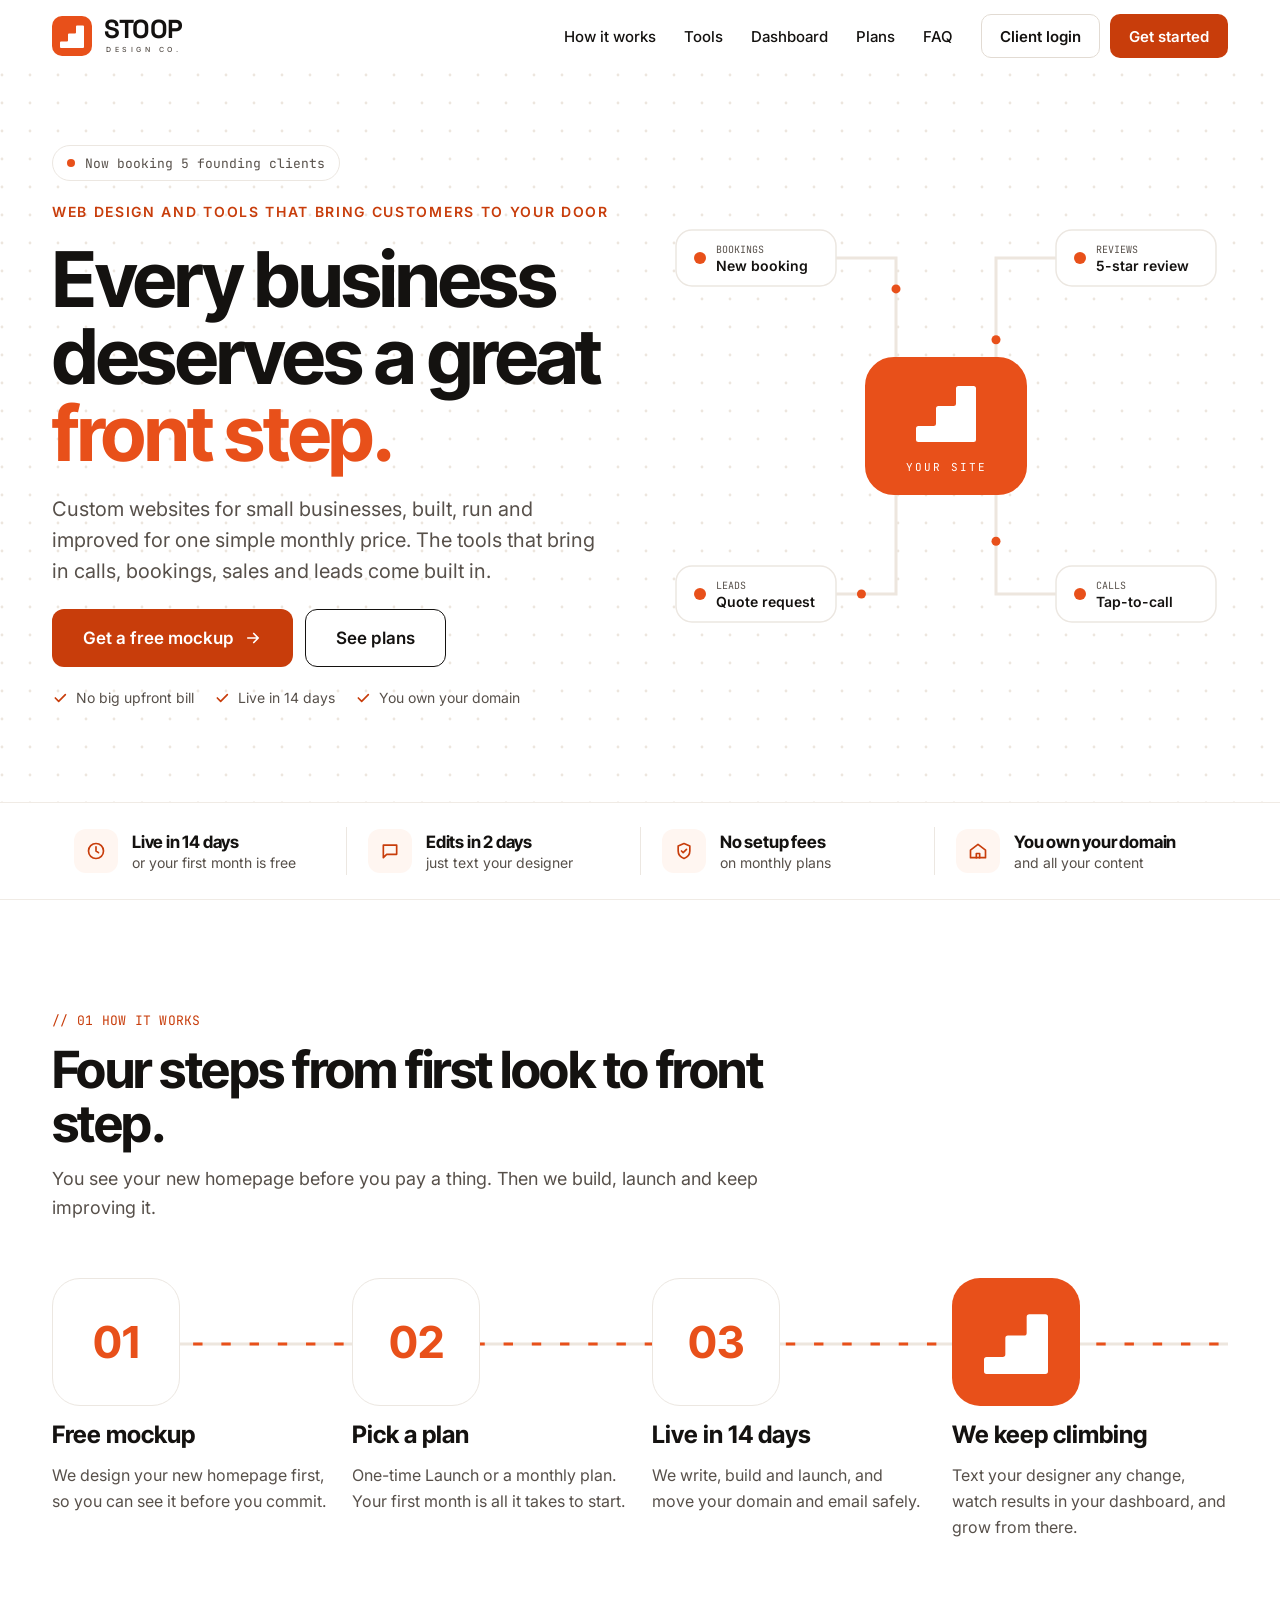
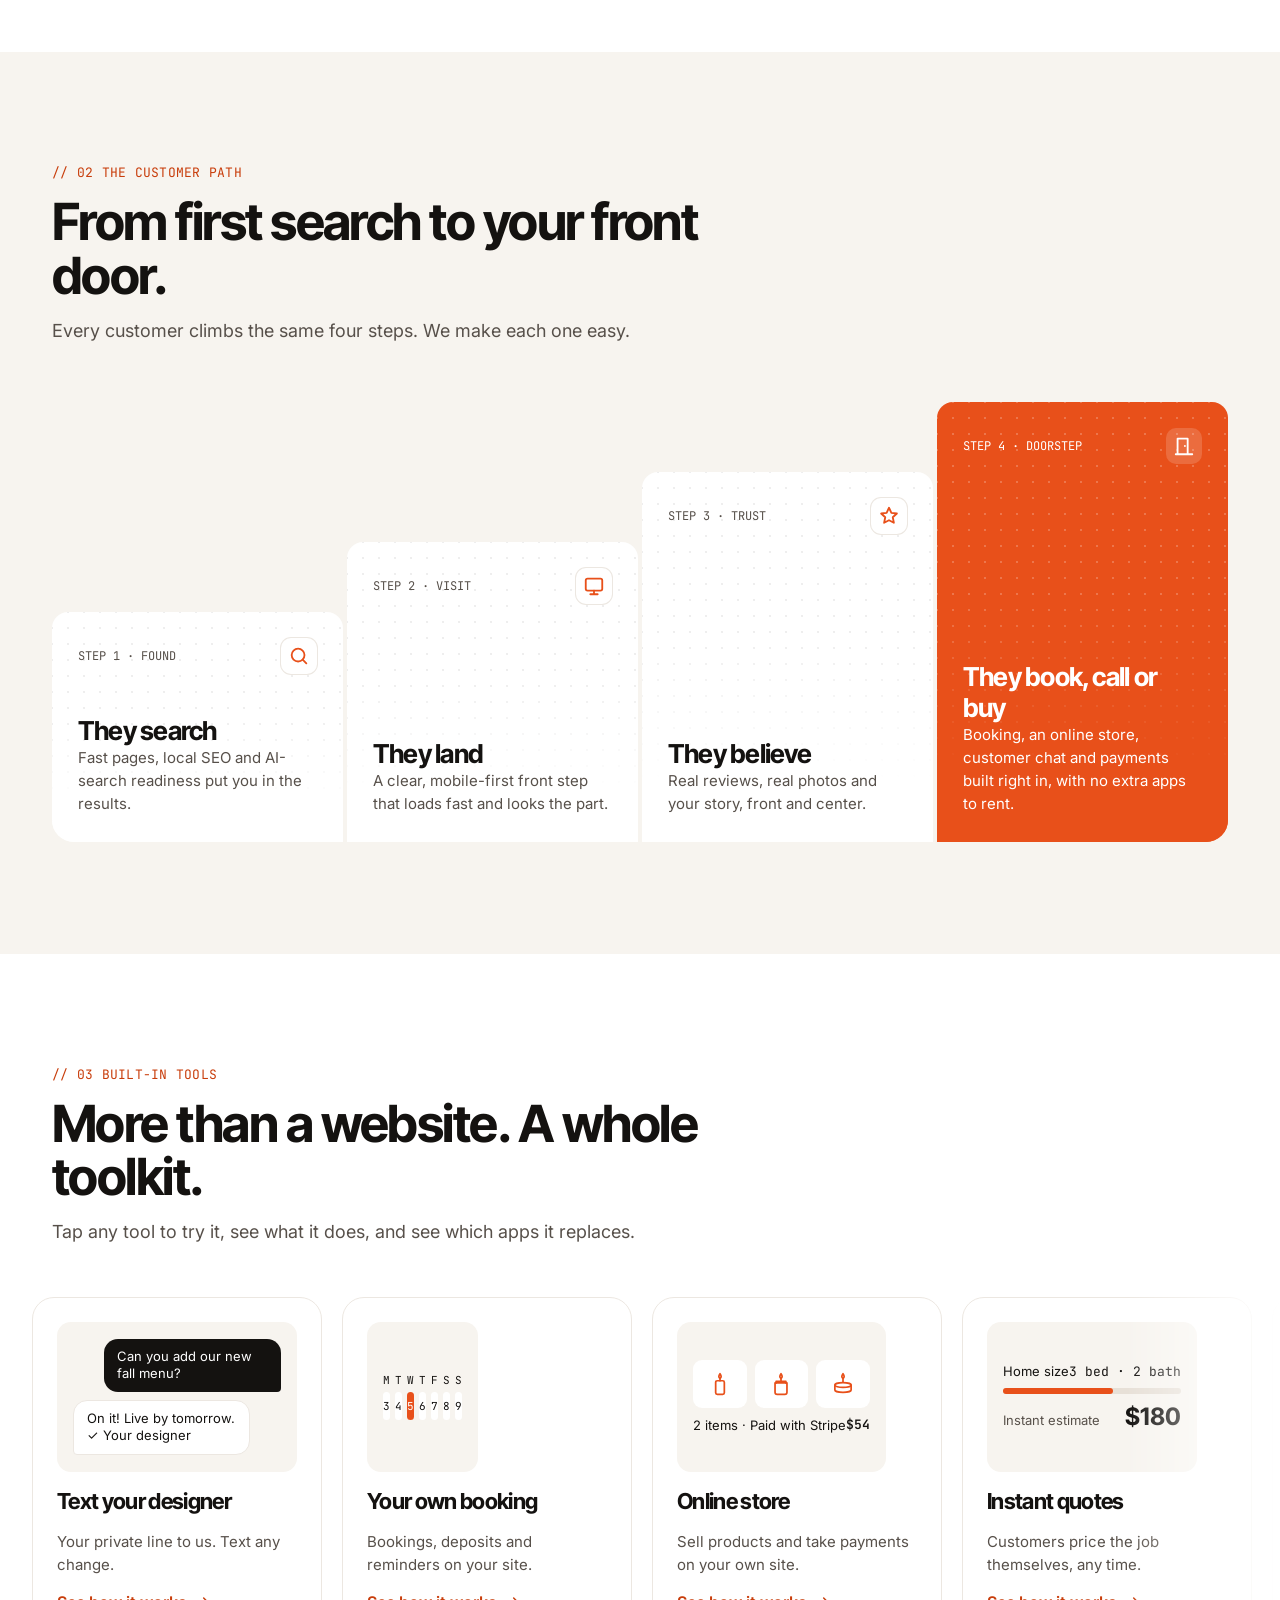
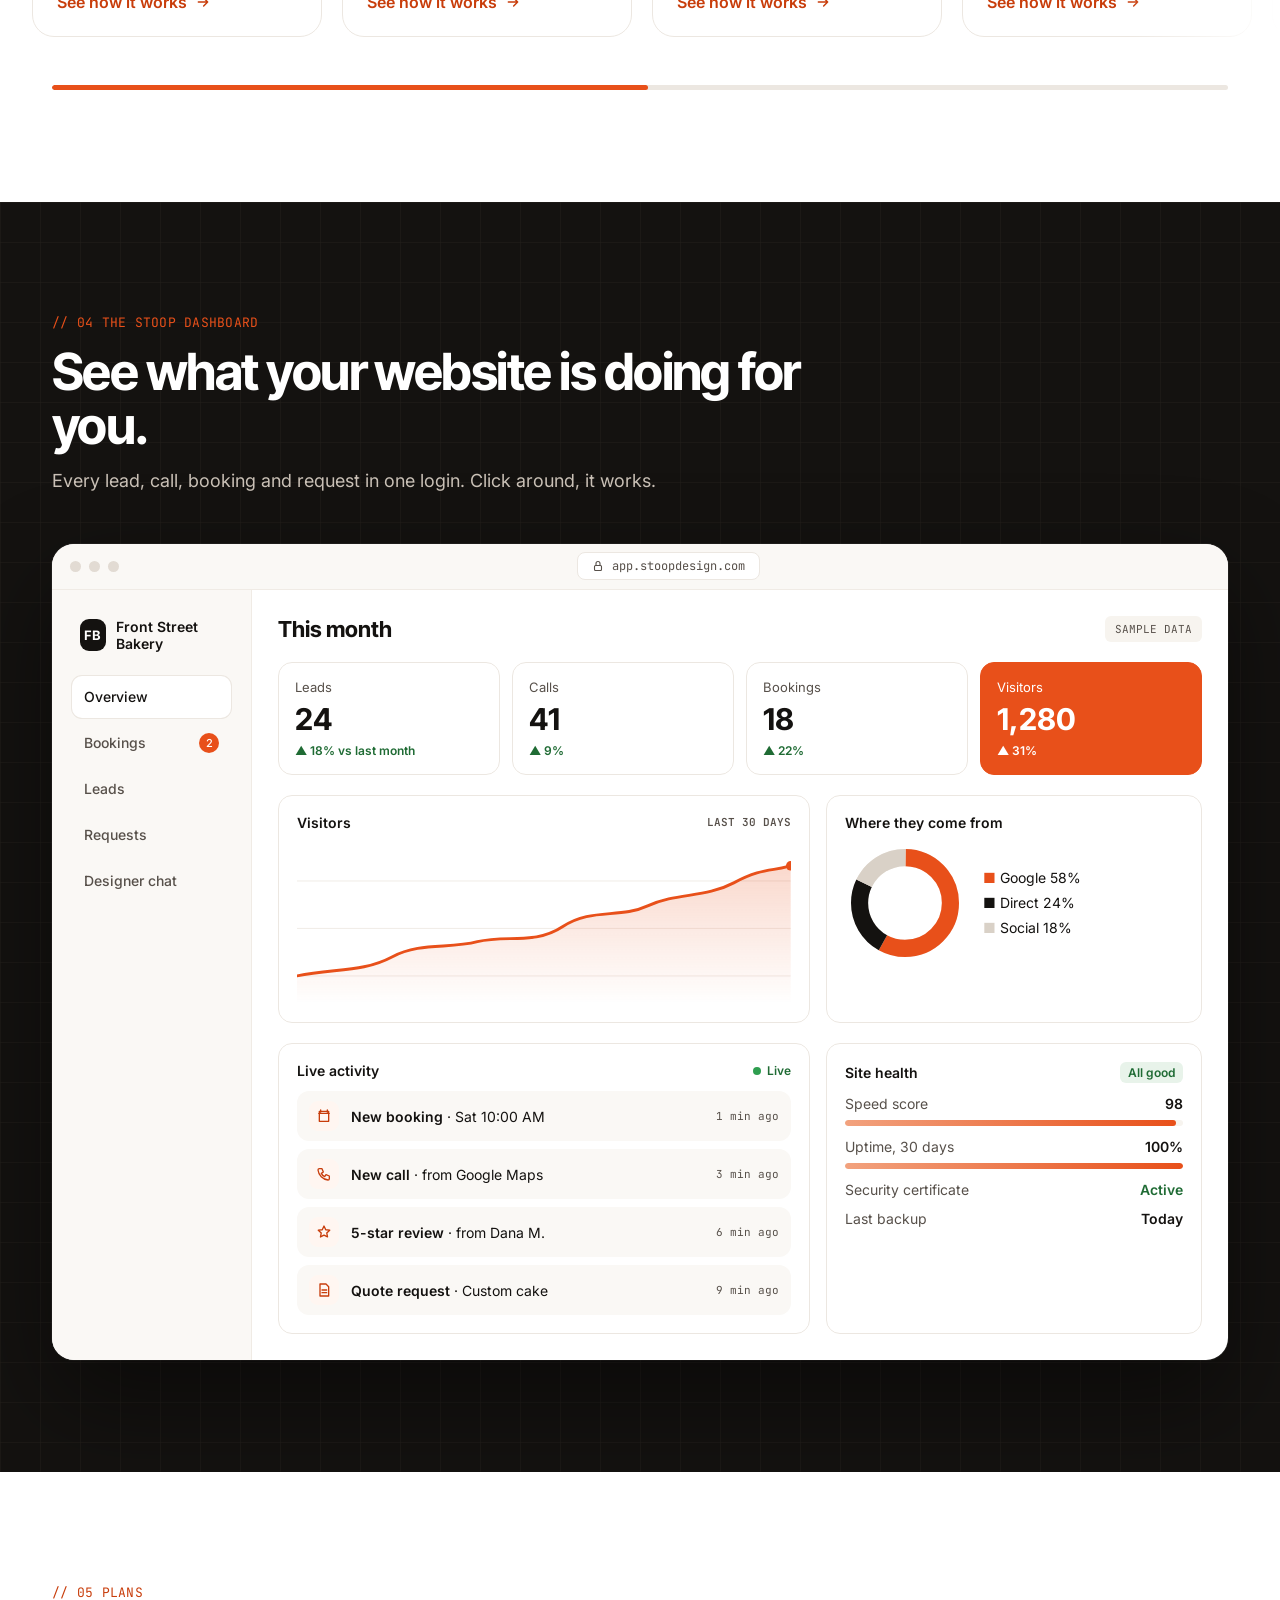
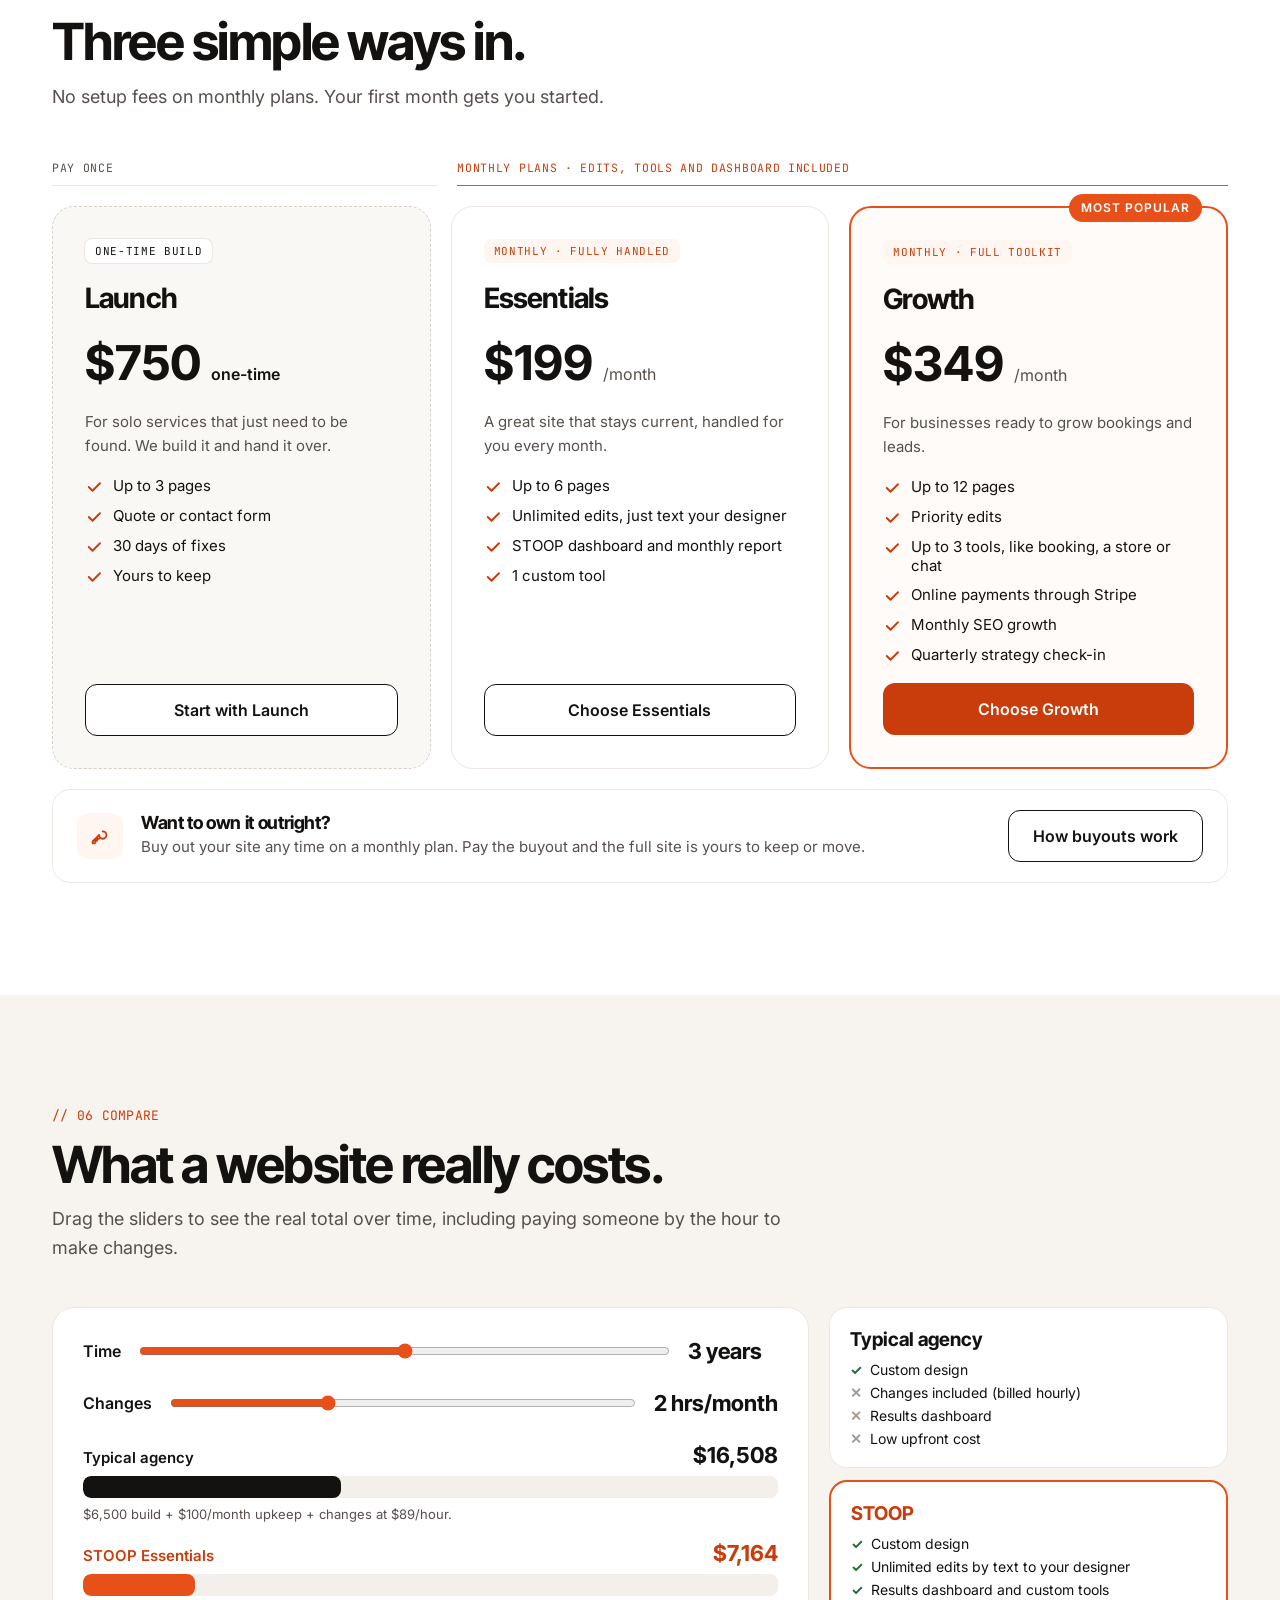
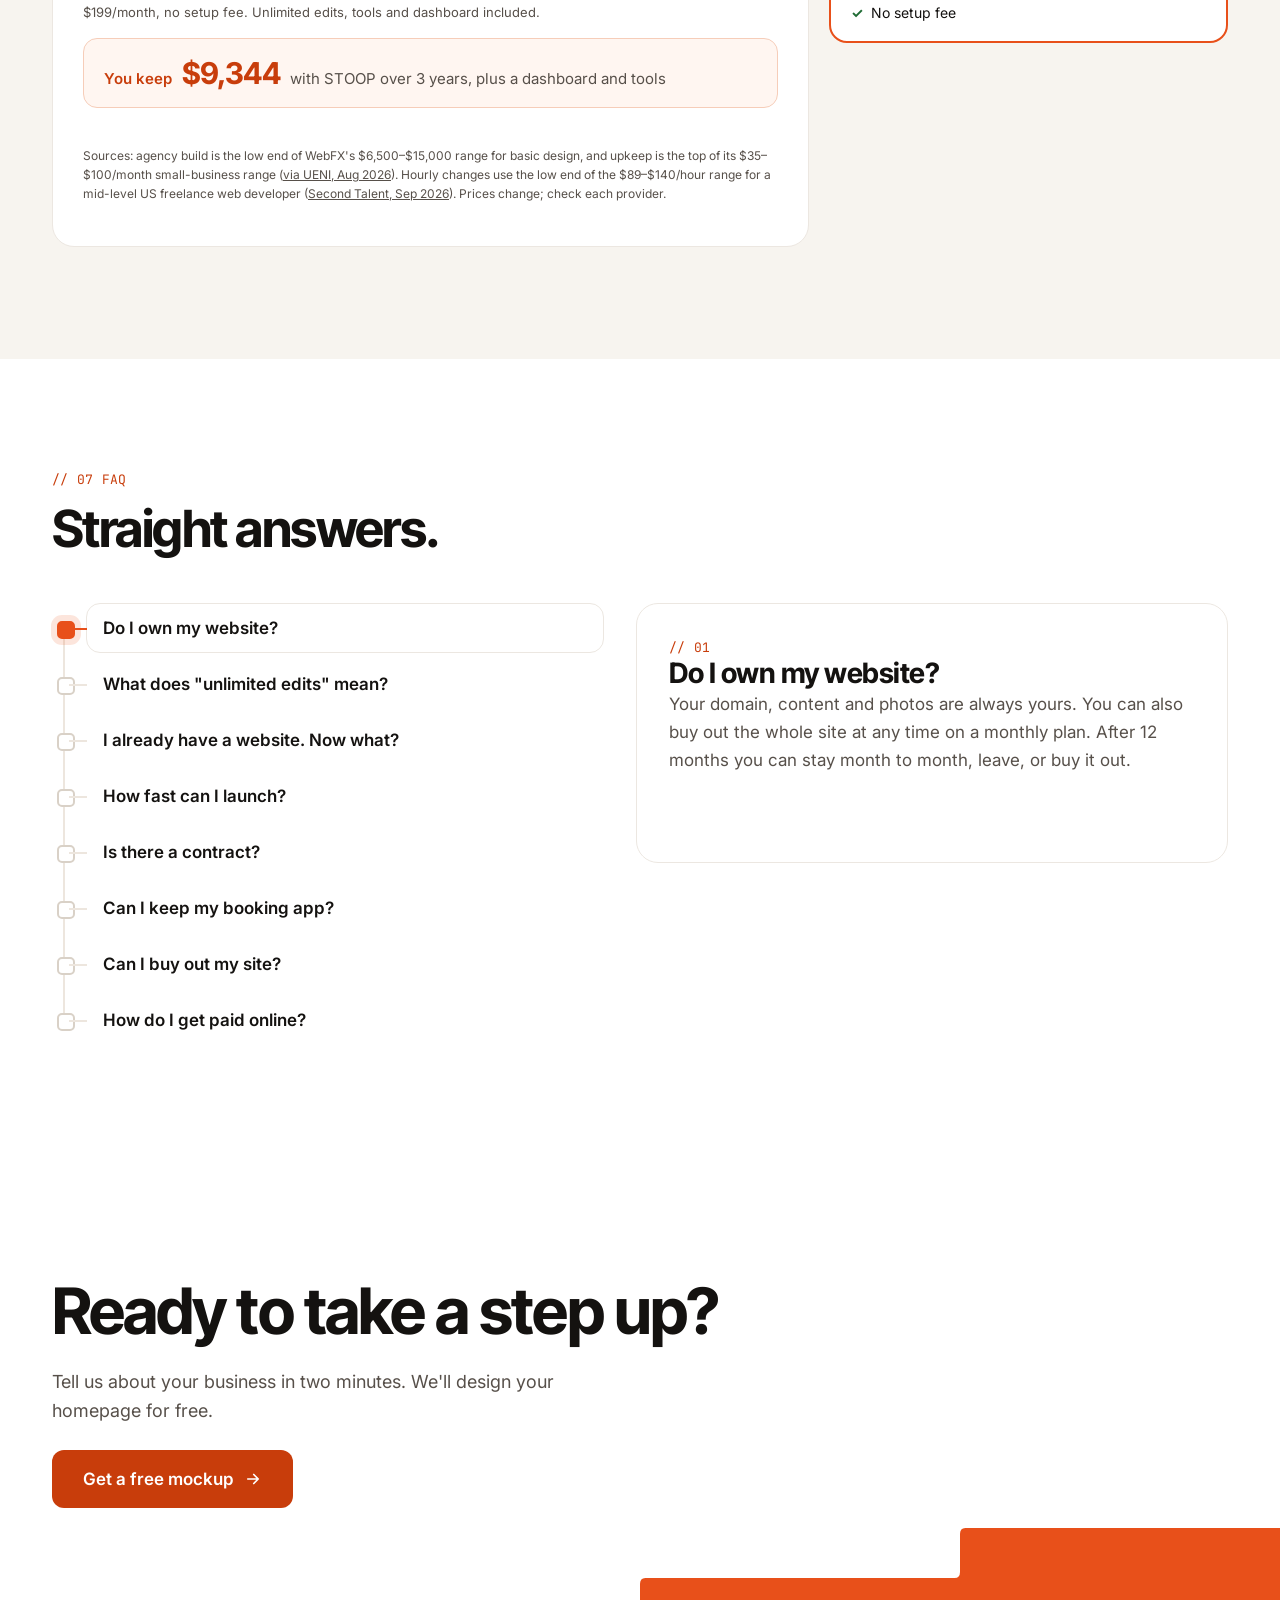
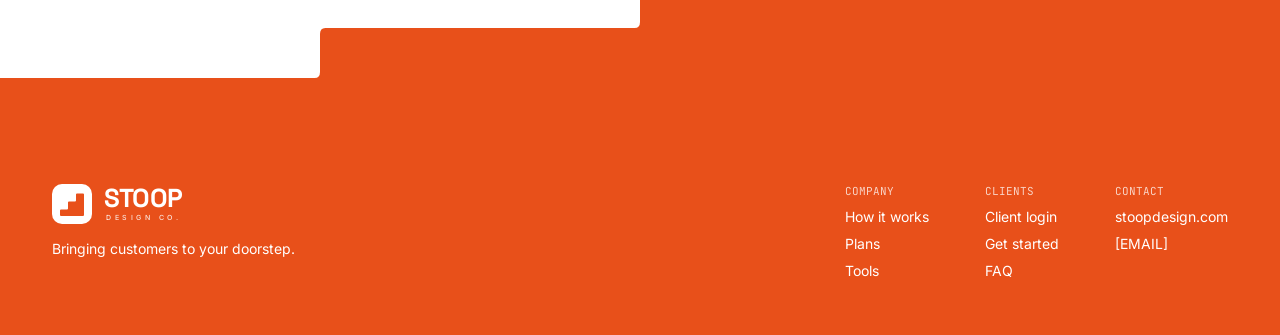
==== commit c653af33: "Sleeker headings, full-width tools progress, split plans with buyout, hourly costs in compare, orang" ====
--- a/index.html
+++ b/index.html
@@ -7,7 +7,7 @@
 <meta name="description" content="Web design and tools that bring customers to your door. Custom websites for small businesses, built, run and improved for one simple monthly price.">
 <link rel="icon" href="favicon.svg" type="image/svg+xml">
 <link rel="preconnect" href="https://fonts.googleapis.com"><link rel="preconnect" href="https://fonts.gstatic.com" crossorigin>
-<link rel="stylesheet" href="https://fonts.googleapis.com/css2?family=Space+Grotesk:wght@500;700&family=Inter:wght@400;500;600&family=JetBrains+Mono:wght@500&display=swap">
+<link rel="stylesheet" href="https://fonts.googleapis.com/css2?family=Space+Grotesk:wght@700&family=Inter+Tight:wght@500;600;700&family=Inter:wght@400;500;600&family=JetBrains+Mono:wght@500&display=swap">
 <link rel="stylesheet" href="assets/styles.css">
 </head>
 <body>
@@ -98,10 +98,10 @@
 <div class="reveal" style="position:relative;margin-top:56px">
 <svg class="how-trace" style="position:absolute;left:0;right:0;top:62px;width:100%;height:8px" preserveAspectRatio="none" viewBox="0 0 1000 8" aria-hidden="true"><path d="M0 4 H1000" stroke="#EDE6DE" stroke-width="3" fill="none"/><path class="flow-slow" d="M0 4 H1000" stroke="#E8501A" stroke-width="3" fill="none"/></svg>
 <ol style="position:relative;list-style:none;margin:0;padding:0;display:grid;grid-template-columns:repeat(auto-fit,minmax(220px,1fr));gap:24px">
-<li style="display:flex;flex-direction:column;gap:14px"><span style="width:128px;height:128px;border-radius:28px;background:#fff;border:1.5px solid var(--line);display:flex;align-items:center;justify-content:center;font-family:'Space Grotesk',sans-serif;font-weight:700;font-size:44px;color:var(--orange)">01</span><h3 style="margin:0;font-family:'Space Grotesk',sans-serif;font-size:24px">Free mockup</h3><p style="margin:0;font-size:16px;line-height:1.6;color:var(--muted)">We design your new homepage first, so you can see it before you commit.</p></li>
-<li style="display:flex;flex-direction:column;gap:14px"><span style="width:128px;height:128px;border-radius:28px;background:#fff;border:1.5px solid var(--line);display:flex;align-items:center;justify-content:center;font-family:'Space Grotesk',sans-serif;font-weight:700;font-size:44px;color:var(--orange)">02</span><h3 style="margin:0;font-family:'Space Grotesk',sans-serif;font-size:24px">Pick a plan</h3><p style="margin:0;font-size:16px;line-height:1.6;color:var(--muted)">One-time Launch or a monthly plan. Your first month is all it takes to start.</p></li>
-<li style="display:flex;flex-direction:column;gap:14px"><span style="width:128px;height:128px;border-radius:28px;background:#fff;border:1.5px solid var(--line);display:flex;align-items:center;justify-content:center;font-family:'Space Grotesk',sans-serif;font-weight:700;font-size:44px;color:var(--orange)">03</span><h3 style="margin:0;font-family:'Space Grotesk',sans-serif;font-size:24px">Live in 14 days</h3><p style="margin:0;font-size:16px;line-height:1.6;color:var(--muted)">We write, build and launch, and move your domain and email safely.</p></li>
-<li style="display:flex;flex-direction:column;gap:14px"><span style="width:128px;height:128px;border-radius:28px;background:var(--orange);display:flex;align-items:center;justify-content:center"><svg width="64" height="64" fill="#fff" aria-hidden="true"><use href="#stair"/></svg></span><h3 style="margin:0;font-family:'Space Grotesk',sans-serif;font-size:24px">We keep climbing</h3><p style="margin:0;font-size:16px;line-height:1.6;color:var(--muted)">Text your designer any change, watch results in your dashboard, and grow from there.</p></li>
+<li style="display:flex;flex-direction:column;gap:14px"><span style="width:128px;height:128px;border-radius:28px;background:#fff;border:1.5px solid var(--line);display:flex;align-items:center;justify-content:center;font-family:'Inter Tight',sans-serif;font-weight:700;font-size:44px;color:var(--orange)">01</span><h3 style="margin:0;font-family:'Inter Tight',sans-serif;font-size:24px">Free mockup</h3><p style="margin:0;font-size:16px;line-height:1.6;color:var(--muted)">We design your new homepage first, so you can see it before you commit.</p></li>
+<li style="display:flex;flex-direction:column;gap:14px"><span style="width:128px;height:128px;border-radius:28px;background:#fff;border:1.5px solid var(--line);display:flex;align-items:center;justify-content:center;font-family:'Inter Tight',sans-serif;font-weight:700;font-size:44px;color:var(--orange)">02</span><h3 style="margin:0;font-family:'Inter Tight',sans-serif;font-size:24px">Pick a plan</h3><p style="margin:0;font-size:16px;line-height:1.6;color:var(--muted)">One-time Launch or a monthly plan. Your first month is all it takes to start.</p></li>
+<li style="display:flex;flex-direction:column;gap:14px"><span style="width:128px;height:128px;border-radius:28px;background:#fff;border:1.5px solid var(--line);display:flex;align-items:center;justify-content:center;font-family:'Inter Tight',sans-serif;font-weight:700;font-size:44px;color:var(--orange)">03</span><h3 style="margin:0;font-family:'Inter Tight',sans-serif;font-size:24px">Live in 14 days</h3><p style="margin:0;font-size:16px;line-height:1.6;color:var(--muted)">We write, build and launch, and move your domain and email safely.</p></li>
+<li style="display:flex;flex-direction:column;gap:14px"><span style="width:128px;height:128px;border-radius:28px;background:var(--orange);display:flex;align-items:center;justify-content:center"><svg width="64" height="64" fill="#fff" aria-hidden="true"><use href="#stair"/></svg></span><h3 style="margin:0;font-family:'Inter Tight',sans-serif;font-size:24px">We keep climbing</h3><p style="margin:0;font-size:16px;line-height:1.6;color:var(--muted)">Text your designer any change, watch results in your dashboard, and grow from there.</p></li>
 </ol>
 </div>
 </div>
@@ -122,16 +122,16 @@
 <section id="tools" class="section">
 <div class="wrap car-head reveal">
 <div class="sec-head"><span class="eyebrow">// 03 BUILT-IN TOOLS</span><h2 class="h2">More than a website. A whole toolkit.</h2><p class="lede">Tap any tool to try it, see what it does, and see which apps it replaces.</p></div>
-<div class="car-hint" aria-hidden="true"><span>Swipe or scroll</span><span class="hint-arrow"><svg width="18" height="18"><use href="#arrow"/></svg></span></div>
+
 </div>
 <div class="car-track" id="carTrack">
 <button class="tool-card" data-tool="text"><div class="tool-prev"><div class="bubble b-me">Can you add our new fall menu?</div><div class="bubble b-us">On it! Live by tomorrow. ✓ Your designer</div></div><h3>Text your designer</h3><p>Your private line to us. Text any change.</p><span class="tool-more">See how it works <svg width="16" height="16" aria-hidden="true"><use href="#arrow"/></svg></span></button>
 <button class="tool-card" data-tool="booking"><div class="tool-prev"><div style="display:grid;grid-template-columns:repeat(7,1fr);gap:5px;font-family:'JetBrains Mono',monospace;font-size:11px;text-align:center"><span>M</span><span>T</span><span>W</span><span>T</span><span>F</span><span>S</span><span>S</span><span style="padding:7px 0;border-radius:7px;background:#fff">3</span><span style="padding:7px 0;border-radius:7px;background:#fff">4</span><span style="padding:7px 0;border-radius:7px;background:var(--orange);color:#fff">5</span><span style="padding:7px 0;border-radius:7px;background:#fff">6</span><span style="padding:7px 0;border-radius:7px;background:#fff">7</span><span style="padding:7px 0;border-radius:7px;background:#fff">8</span><span style="padding:7px 0;border-radius:7px;background:#fff">9</span></div></div><h3>Your own booking</h3><p>Bookings, deposits and reminders on your site.</p><span class="tool-more">See how it works <svg width="16" height="16" aria-hidden="true"><use href="#arrow"/></svg></span></button>
 <button class="tool-card" data-tool="store"><div class="tool-prev"><div style="display:grid;grid-template-columns:repeat(3,1fr);gap:8px"><div style="height:48px;border-radius:9px;background:#fff;display:flex;align-items:center;justify-content:center"><svg width="26" height="26" viewBox="0 0 24 24" fill="none" stroke="#E8501A" stroke-width="1.6" stroke-linecap="round" stroke-linejoin="round" aria-hidden="true"><path d="M12 2.5c1.4 1.9 1.4 3.3 0 4.3-1.4-1-1.4-2.4 0-4.3z"/><path d="M12 7v2"/><rect x="8" y="9" width="8" height="12.5" rx="1.5"/></svg></div><div style="height:48px;border-radius:9px;background:#fff;display:flex;align-items:center;justify-content:center"><svg width="26" height="26" viewBox="0 0 24 24" fill="none" stroke="#E8501A" stroke-width="1.6" stroke-linecap="round" stroke-linejoin="round" aria-hidden="true"><path d="M12 2.5c1.4 1.9 1.4 3.3 0 4.3-1.4-1-1.4-2.4 0-4.3z"/><path d="M12 7v2.5"/><path d="M6.5 11h11v8.5a2 2 0 0 1-2 2h-7a2 2 0 0 1-2-2z"/><path d="M7.5 11V9.5h9V11"/></svg></div><div style="height:48px;border-radius:9px;background:#fff;display:flex;align-items:center;justify-content:center"><svg width="26" height="26" viewBox="0 0 24 24" fill="none" stroke="#E8501A" stroke-width="1.6" stroke-linecap="round" stroke-linejoin="round" aria-hidden="true"><path d="M12 2.5c1.4 1.9 1.4 3.3 0 4.3-1.4-1-1.4-2.4 0-4.3z"/><path d="M12 7v3"/><ellipse cx="12" cy="13" rx="7.5" ry="2.2"/><path d="M4.5 13v4.5c0 1.2 3.4 2.2 7.5 2.2s7.5-1 7.5-2.2V13"/></svg></div></div><div style="display:flex;justify-content:space-between;align-items:center;font-size:13px"><span>2 items · Paid with Stripe</span><span class="mono" style="font-weight:600">$54</span></div></div><h3>Online store</h3><p>Sell products and take payments on your own site.</p><span class="tool-more">See how it works <svg width="16" height="16" aria-hidden="true"><use href="#arrow"/></svg></span></button>
-<button class="tool-card" data-tool="quote"><div class="tool-prev"><div style="display:flex;justify-content:space-between;font-size:13px"><span>Home size</span><span class="mono">3 bed · 2 bath</span></div><div style="height:6px;border-radius:3px;background:#E7E0D7"><div style="width:62%;height:6px;border-radius:3px;background:var(--orange)"></div></div><div style="display:flex;justify-content:space-between;align-items:baseline"><span style="font-size:13px;color:var(--muted)">Instant estimate</span><span style="font-family:'Space Grotesk',sans-serif;font-size:24px;font-weight:700">$180</span></div></div><h3>Instant quotes</h3><p>Customers price the job themselves, any time.</p><span class="tool-more">See how it works <svg width="16" height="16" aria-hidden="true"><use href="#arrow"/></svg></span></button>
+<button class="tool-card" data-tool="quote"><div class="tool-prev"><div style="display:flex;justify-content:space-between;font-size:13px"><span>Home size</span><span class="mono">3 bed · 2 bath</span></div><div style="height:6px;border-radius:3px;background:#E7E0D7"><div style="width:62%;height:6px;border-radius:3px;background:var(--orange)"></div></div><div style="display:flex;justify-content:space-between;align-items:baseline"><span style="font-size:13px;color:var(--muted)">Instant estimate</span><span style="font-family:'Inter Tight',sans-serif;font-size:24px;font-weight:700">$180</span></div></div><h3>Instant quotes</h3><p>Customers price the job themselves, any time.</p><span class="tool-more">See how it works <svg width="16" height="16" aria-hidden="true"><use href="#arrow"/></svg></span></button>
 <button class="tool-card" data-tool="chat"><div class="tool-prev"><div class="bubble b-us">Do you have gluten-free options?</div><div class="bubble b-me" style="background:#E8501A">Yes! Every Saturday 🙂</div></div><h3>Customer chat</h3><p>Customers message you. You reply from your phone.</p><span class="tool-more">See how it works <svg width="16" height="16" aria-hidden="true"><use href="#arrow"/></svg></span></button>
-<button class="tool-card" data-tool="conditions"><div class="tool-prev"><div style="display:flex;align-items:center;gap:14px"><svg width="44" height="44" viewBox="0 0 24 24" fill="none" stroke="#E8501A" stroke-width="1.8" stroke-linecap="round" aria-hidden="true"><circle cx="12" cy="12" r="4"/><path d="M12 2v2M12 20v2M4.9 4.9l1.4 1.4M17.7 17.7l1.4 1.4M2 12h2M20 12h2M4.9 19.1l1.4-1.4M17.7 6.3l1.4-1.4"/></svg><div><div style="font-family:'Space Grotesk',sans-serif;font-size:28px;font-weight:700">68°</div><div style="font-size:13px;color:var(--muted)">Clear · Great day to go</div></div></div></div><h3>Live conditions</h3><p>Weather, water or trail info right on your site.</p><span class="tool-more">See how it works <svg width="16" height="16" aria-hidden="true"><use href="#arrow"/></svg></span></button>
-<button class="tool-card" data-tool="gift"><div class="tool-prev" style="background:var(--orange);color:#fff"><span class="mono" style="font-size:11px">GIFT CARD</span><span style="font-family:'Space Grotesk',sans-serif;font-size:34px;font-weight:700">$50</span></div><h3>Gift cards</h3><p>Sell gift cards from your own site.</p><span class="tool-more">See how it works <svg width="16" height="16" aria-hidden="true"><use href="#arrow"/></svg></span></button>
+<button class="tool-card" data-tool="conditions"><div class="tool-prev"><div style="display:flex;align-items:center;gap:14px"><svg width="44" height="44" viewBox="0 0 24 24" fill="none" stroke="#E8501A" stroke-width="1.8" stroke-linecap="round" aria-hidden="true"><circle cx="12" cy="12" r="4"/><path d="M12 2v2M12 20v2M4.9 4.9l1.4 1.4M17.7 17.7l1.4 1.4M2 12h2M20 12h2M4.9 19.1l1.4-1.4M17.7 6.3l1.4-1.4"/></svg><div><div style="font-family:'Inter Tight',sans-serif;font-size:28px;font-weight:700">68°</div><div style="font-size:13px;color:var(--muted)">Clear · Great day to go</div></div></div></div><h3>Live conditions</h3><p>Weather, water or trail info right on your site.</p><span class="tool-more">See how it works <svg width="16" height="16" aria-hidden="true"><use href="#arrow"/></svg></span></button>
+<button class="tool-card" data-tool="gift"><div class="tool-prev" style="background:var(--orange);color:#fff"><span class="mono" style="font-size:11px">GIFT CARD</span><span style="font-family:'Inter Tight',sans-serif;font-size:34px;font-weight:700">$50</span></div><h3>Gift cards</h3><p>Sell gift cards from your own site.</p><span class="tool-more">See how it works <svg width="16" height="16" aria-hidden="true"><use href="#arrow"/></svg></span></button>
 <button class="tool-card" data-tool="reviews"><div class="tool-prev"><div style="color:var(--orange);font-size:18px;letter-spacing:2px">★★★★★</div><div style="font-size:14px;line-height:1.4">"Easiest booking we've ever done."</div><div class="mono" style="font-size:11px;color:var(--muted)">EXAMPLE REVIEW</div></div><h3>Reviews wall</h3><p>Your best Google reviews, always fresh.</p><span class="tool-more">See how it works <svg width="16" height="16" aria-hidden="true"><use href="#arrow"/></svg></span></button>
 </div>
 <div class="wrap"><div class="car-progress" aria-hidden="true"><i id="carBar"></i></div></div>
@@ -230,34 +230,38 @@
 <section id="plans" class="section">
 <div class="wrap">
 <div class="sec-head reveal"><span class="eyebrow">// 05 PLANS</span><h2 class="h2">Three simple ways in.</h2><p class="lede">No setup fees on monthly plans. Your first month gets you started.</p></div>
+<div class="plan-groups reveal" aria-hidden="true"><span>Pay once</span><span>Monthly plans · edits, tools and dashboard included</span></div>
 <div class="plans reveal">
-<article class="plan"><span class="mono" style="font-size:12px;color:var(--muted)">STEP 1</span><h3>Launch</h3><div class="price">$750 <small>one-time</small></div><p style="margin:0;font-size:15px;line-height:1.6;color:var(--muted)">For solo services that just need to be found. We build it and hand it over.</p>
+<article class="plan once"><span class="ptag">ONE-TIME BUILD</span><h3>Launch</h3><div class="price">$750 <small>one-time</small></div><p style="margin:0;font-size:15px;line-height:1.6;color:var(--muted)">For solo services that just need to be found. We build it and hand it over.</p>
 <ul><li><svg width="18" height="18" style="color:var(--deep)" aria-hidden="true"><use href="#check"/></svg>Up to 3 pages</li><li><svg width="18" height="18" style="color:var(--deep)" aria-hidden="true"><use href="#check"/></svg>Quote or contact form</li><li><svg width="18" height="18" style="color:var(--deep)" aria-hidden="true"><use href="#check"/></svg>30 days of fixes</li><li><svg width="18" height="18" style="color:var(--deep)" aria-hidden="true"><use href="#check"/></svg>Yours to keep</li></ul>
 <a href="get-started.html" class="btn btn-outline">Start with Launch</a></article>
-<article class="plan"><span class="mono" style="font-size:12px;color:var(--muted)">STEP 2</span><h3>Essentials</h3><div class="price">$199 <small>/month</small></div><p style="margin:0;font-size:15px;line-height:1.6;color:var(--muted)">A great site that stays current, handled for you every month.</p>
+<article class="plan"><span class="ptag">MONTHLY · FULLY HANDLED</span><h3>Essentials</h3><div class="price">$199 <small>/month</small></div><p style="margin:0;font-size:15px;line-height:1.6;color:var(--muted)">A great site that stays current, handled for you every month.</p>
 <ul><li><svg width="18" height="18" style="color:var(--deep)" aria-hidden="true"><use href="#check"/></svg>Up to 6 pages</li><li><svg width="18" height="18" style="color:var(--deep)" aria-hidden="true"><use href="#check"/></svg>Unlimited edits, just text your designer</li><li><svg width="18" height="18" style="color:var(--deep)" aria-hidden="true"><use href="#check"/></svg>STOOP dashboard and monthly report</li><li><svg width="18" height="18" style="color:var(--deep)" aria-hidden="true"><use href="#check"/></svg>1 custom tool</li></ul>
 <a href="get-started.html" class="btn btn-outline">Choose Essentials</a></article>
-<article class="plan feat"><span class="flag">MOST POPULAR</span><span class="mono" style="font-size:12px;color:var(--deep)">STEP 3</span><h3>Growth</h3><div class="price">$349 <small>/month</small></div><p style="margin:0;font-size:15px;line-height:1.6;color:var(--muted)">For businesses ready to grow bookings and leads.</p>
+<article class="plan feat"><span class="flag">MOST POPULAR</span><span class="ptag">MONTHLY · FULL TOOLKIT</span><h3>Growth</h3><div class="price">$349 <small>/month</small></div><p style="margin:0;font-size:15px;line-height:1.6;color:var(--muted)">For businesses ready to grow bookings and leads.</p>
 <ul><li><svg width="18" height="18" style="color:var(--deep)" aria-hidden="true"><use href="#check"/></svg>Up to 12 pages</li><li><svg width="18" height="18" style="color:var(--deep)" aria-hidden="true"><use href="#check"/></svg>Priority edits</li><li><svg width="18" height="18" style="color:var(--deep)" aria-hidden="true"><use href="#check"/></svg>Up to 3 tools, like booking, a store or chat</li><li><svg width="18" height="18" style="color:var(--deep)" aria-hidden="true"><use href="#check"/></svg>Online payments through Stripe</li><li><svg width="18" height="18" style="color:var(--deep)" aria-hidden="true"><use href="#check"/></svg>Monthly SEO growth</li><li><svg width="18" height="18" style="color:var(--deep)" aria-hidden="true"><use href="#check"/></svg>Quarterly strategy check-in</li></ul>
 <a href="get-started.html" class="btn btn-primary">Choose Growth</a></article>
 </div>
+<div class="buyout reveal"><span class="buy-ic"><svg width="22" height="22" viewBox="0 0 24 24" fill="none" stroke="#C83D0B" stroke-width="2" stroke-linecap="round" stroke-linejoin="round" aria-hidden="true"><path d="M15 7a4 4 0 1 1-4 4"/><path d="M11 11l-7 7v2h2l1-1v-2h2v-2h2"/></svg></span><div><strong>Want to own it outright?</strong><span>Buy out your site any time on a monthly plan. Pay the buyout and the full site is yours to keep or move.</span></div><a href="#faq" class="btn btn-outline" id="buyFaq">How buyouts work</a></div>
 </div>
 </section>
 
 <section class="section" style="background:var(--warm)">
 <div class="wrap">
-<div class="sec-head reveal"><span class="eyebrow">// 06 COMPARE</span><h2 class="h2">What a website really costs.</h2><p class="lede">Drag the slider to see the total over time, using published prices.</p></div>
+<div class="sec-head reveal"><span class="eyebrow">// 06 COMPARE</span><h2 class="h2">What a website really costs.</h2><p class="lede">Drag the sliders to see the real total over time, including paying someone by the hour to make changes.</p></div>
 <div class="cmp reveal">
 <div class="cmp-main">
 <div class="yr"><label for="years">Time</label><input class="range" type="range" id="years" min="1" max="5" step="1" value="3" style="flex:1;min-width:180px"><output id="yearsOut" for="years">3 years</output></div>
+<div class="yr"><label for="hrs">Changes</label><input class="range" type="range" id="hrs" min="0" max="6" step="1" value="2" style="flex:1;min-width:180px"><output id="hrsOut" for="hrs">2 hrs/month</output></div>
 <div class="bars">
-<div class="bar-row"><div class="bar-top"><span>Typical agency</span><b id="vAgency">$0</b></div><div class="bar"><i id="bAgency" style="width:0;background:#141210"></i></div><span class="bar-note">$6,500 build + $100/month upkeep. Changes usually billed extra.</span></div>
-<div class="bar-row"><div class="bar-top"><span style="color:var(--deep)">STOOP Essentials</span><b id="vStoop" style="color:var(--deep)">$0</b></div><div class="bar"><i id="bStoop" style="width:0;background:#E8501A"></i></div><span class="bar-note">$199/month, no setup fee. Edits, tools and dashboard included.</span></div>
-</div>
-<p class="sources">Sources: agency build is the low end of WebFX's $6,500–$15,000 range for basic design, and upkeep is the top of its $35–$100/month small-business range (<a href="https://ueni.com/blog/affordable-website-design/" target="_blank" rel="noopener">via UENI, Aug 2026</a>). Prices change; check each provider.</p>
+<div class="bar-row"><div class="bar-top"><span>Typical agency</span><b id="vAgency">$0</b></div><div class="bar"><i id="bAgency" style="width:0;background:#141210"></i></div><span class="bar-note" id="agNote">$6,500 build + $100/month upkeep + changes at $89/hour.</span></div>
+<div class="bar-row"><div class="bar-top"><span style="color:var(--deep)">STOOP Essentials</span><b id="vStoop" style="color:var(--deep)">$0</b></div><div class="bar"><i id="bStoop" style="width:0;background:#E8501A"></i></div><span class="bar-note">$199/month, no setup fee. Unlimited edits, tools and dashboard included.</span></div>
+<div class="savings" id="save"><span>You keep</span><b id="vSave">$0</b><span id="saveNote">with STOOP</span></div>
+</div>
+<p class="sources">Sources: agency build is the low end of WebFX's $6,500–$15,000 range for basic design, and upkeep is the top of its $35–$100/month small-business range (<a href="https://ueni.com/blog/affordable-website-design/" target="_blank" rel="noopener">via UENI, Aug 2026</a>). Hourly changes use the low end of the $89–$140/hour range for a mid-level US freelance web developer (<a href="https://www.secondtalent.com/cost-to-hire/web-developer/" target="_blank" rel="noopener">Second Talent, Sep 2026</a>). Prices change; check each provider.</p>
 </div>
 <div class="cmp-side">
-<div class="cmp-card"><h4>Typical agency</h4><ul><li><span class="yes">✓</span>Custom design</li><li><span class="no">✕</span>Changes included</li><li><span class="no">✕</span>Results dashboard</li><li><span class="no">✕</span>Low upfront cost</li></ul></div>
+<div class="cmp-card"><h4>Typical agency</h4><ul><li><span class="yes">✓</span>Custom design</li><li><span class="no">✕</span>Changes included (billed hourly)</li><li><span class="no">✕</span>Results dashboard</li><li><span class="no">✕</span>Low upfront cost</li></ul></div>
 <div class="cmp-card" style="border:2px solid var(--orange)"><h4 style="color:var(--deep)">STOOP</h4><ul><li><span class="yes">✓</span>Custom design</li><li><span class="yes">✓</span>Unlimited edits by text to your designer</li><li><span class="yes">✓</span>Results dashboard and custom tools</li><li><span class="yes">✓</span>No setup fee</li></ul></div>
 
 </div>
@@ -271,12 +275,13 @@
 <div class="faq reveal">
 <div class="faq-list" id="faqList">
 <div class="faq-trace" aria-hidden="true"><i id="faqFill"></i></div>
-<button class="faq-q on" aria-expanded="true">Do I own my website?</button><div class="faq-a-inline">Your domain, content and photos are always yours. After 12 months you can stay month to month, leave, or buy the full site files.</div>
+<button class="faq-q on" aria-expanded="true">Do I own my website?</button><div class="faq-a-inline">Your domain, content and photos are always yours. You can also buy out the whole site at any time on a monthly plan. After 12 months you can stay month to month, leave, or buy it out.</div>
 <button class="faq-q" aria-expanded="false">What does "unlimited edits" mean?</button><div class="faq-a-inline">Text your STOOP designer as many changes as you like, one at a time, or send them through your dashboard. These texts are just between you and us. Small edits go live within 2 business days.</div>
 <button class="faq-q" aria-expanded="false">I already have a website. Now what?</button><div class="faq-a-inline">We rebuild it, move over everything worth keeping, protect your search rankings and keep your business email working.</div>
 <button class="faq-q" aria-expanded="false">How fast can I launch?</button><div class="faq-a-inline">Within 14 days of getting your content, or your first month is free.</div>
 <button class="faq-q" aria-expanded="false">Is there a contract?</button><div class="faq-a-inline">Monthly plans have a 12-month minimum, then go month to month. Launch is a one-time payment with nothing after.</div>
 <button class="faq-q" aria-expanded="false">Can I keep my booking app?</button><div class="faq-a-inline">Yes. We connect the tools you already use, or replace them with your own booking built into your site.</div>
+<button class="faq-q" aria-expanded="false">Can I buy out my site?</button><div class="faq-a-inline">Yes, any time on a monthly plan. You pay a one-time buyout, we hand over the full site files and help you move it wherever you want. No hard feelings.</div>
 <button class="faq-q" aria-expanded="false">How do I get paid online?</button><div class="faq-a-inline">Through Stripe. Store orders, deposits and gift cards are paid on your site and go straight to your bank account. Stripe takes its standard processing fee per sale.</div>
 </div>
 <div class="faq-panel" aria-live="polite"><div class="swap" id="faqSwap"><span class="eyebrow" id="faqNum">// 01</span><h3 id="faqQ">Do I own my website?</h3><p id="faqA">Your domain, content and photos are always yours. After 12 months you can stay month to month, leave, or buy the full site files.</p></div></div>
@@ -297,7 +302,7 @@
 <footer class="site-footer">
 <div class="wrap foot">
 <div style="display:flex;flex-direction:column;gap:14px;max-width:320px">
-<span class="logo"><span class="logo-tile"><svg width="24" height="24" fill="#fff" aria-hidden="true"><use href="#stair"/></svg></span><span class="logo-words"><span class="logo-stoop" style="color:#fff">STOOP</span><span class="logo-co" style="color:#C9C0B6">DESIGN CO.</span></span></span>
+<span class="logo"><span class="logo-tile" style="background:#fff"><svg width="24" height="24" fill="#E8501A" aria-hidden="true"><use href="#stair"/></svg></span><span class="logo-words"><span class="logo-stoop" style="color:#fff">STOOP</span><span class="logo-co" style="color:#fff;opacity:.85">DESIGN CO.</span></span></span>
 <span style="font-size:14px;line-height:1.6">Bringing customers to your doorstep.</span>
 </div>
 <div class="foot-cols">
--- a/assets/styles.css
+++ b/assets/styles.css
@@ -7,7 +7,7 @@
 .wrap{max-width:1240px;margin:0 auto;padding:0 32px}
 .mono{font-family:'JetBrains Mono',monospace}
 .eyebrow{font-family:'JetBrains Mono',monospace;font-size:13px;color:var(--deep);letter-spacing:.02em}
-.h2{margin:0;font-family:'Space Grotesk',sans-serif;font-weight:700;font-size:clamp(34px,4vw,52px);line-height:1.05;letter-spacing:-1.5px}
+.h2{margin:0;font-family:'Inter Tight',sans-serif;font-weight:700;font-size:clamp(34px,4vw,52px);line-height:1.05;letter-spacing:-1.5px}
 .lede{margin:0;font-size:18px;line-height:1.6;color:var(--muted)}
 .sec-head{display:flex;flex-direction:column;gap:14px;max-width:760px}
 .section{padding:112px 0}
@@ -57,7 +57,7 @@
 .pill{display:inline-flex;align-self:flex-start;align-items:center;gap:10px;height:36px;padding:0 14px;border-radius:18px;background:#fff;border:1px solid var(--line);font-family:'JetBrains Mono',monospace;font-size:13px;color:var(--muted)}
 .dot{width:8px;height:8px;border-radius:4px;background:var(--orange)}
 .hero-eyebrow{font-size:14px;font-weight:600;letter-spacing:.12em;color:var(--deep);text-transform:uppercase}
-.hero h1{margin:0;font-family:'Space Grotesk',sans-serif;font-weight:700;font-size:clamp(44px,6vw,78px);line-height:1;letter-spacing:-2px}
+.hero h1{margin:0;font-family:'Inter Tight',sans-serif;font-weight:700;font-size:clamp(44px,6vw,78px);line-height:1;letter-spacing:-2px}
 .hero h1 span{color:var(--orange)}
 .hero-sub{margin:0;max-width:560px;font-size:20px;line-height:1.55;color:var(--muted)}
 .checks{display:flex;flex-wrap:wrap;gap:20px;font-size:14px;color:var(--muted)}
@@ -69,7 +69,7 @@
 .ticker{border-top:1px solid #F0EBE5;border-bottom:1px solid #F0EBE5;overflow:hidden;position:relative;padding:22px 0;-webkit-mask-image:linear-gradient(90deg,transparent,#000 8%,#000 92%,transparent);mask-image:linear-gradient(90deg,transparent,#000 8%,#000 92%,transparent)}
 .ticker-track{display:inline-flex;align-items:center;gap:40px;white-space:nowrap;animation:tick 38s linear infinite;padding-left:40px}
 .ticker:hover .ticker-track{animation-play-state:paused}
-.ticker-item{display:inline-flex;align-items:center;gap:40px;font-family:'Space Grotesk',sans-serif;font-size:24px;font-weight:700;color:var(--ink)}
+.ticker-item{display:inline-flex;align-items:center;gap:40px;font-family:'Inter Tight',sans-serif;font-size:24px;font-weight:700;color:var(--ink)}
 .ticker-item svg{flex:none}
 .ticker-label{font-family:'JetBrains Mono',monospace;font-size:13px;color:var(--muted);font-weight:500}
 @keyframes tick{to{transform:translateX(-50%)}}
@@ -83,9 +83,9 @@
 .path .s1{min-height:230px}.path .s2{min-height:300px}.path .s3{min-height:370px}.path .s4{min-height:440px}
 .st .mono{font-size:12px;color:var(--muted)}
 .st:last-child .mono,.st:last-child p{color:#fff}
-.st h3{margin:0;font-family:'Space Grotesk',sans-serif;font-size:26px;letter-spacing:-.5px}
+.st h3{margin:0;font-family:'Inter Tight',sans-serif;font-size:26px;letter-spacing:-.5px}
 .st p{margin:0;font-size:15px;line-height:1.55;color:var(--muted)}
-.st .num{font-family:'Space Grotesk',sans-serif;font-weight:700;font-size:56px;line-height:1;color:#F0EBE5}
+.st .num{font-family:'Inter Tight',sans-serif;font-weight:700;font-size:56px;line-height:1;color:#F0EBE5}
 .st:last-child .num{color:rgba(255,255,255,.3)}
 @media (max-width:760px){.path{grid-template-columns:1fr;gap:4px}.path .st{min-height:0!important;border-radius:4px}.path .st:first-child{border-radius:18px 18px 4px 4px}.path .st:last-child{border-radius:4px 4px 18px 18px}}
 
@@ -100,7 +100,7 @@
 .tool-card{scroll-snap-align:start;text-align:left;font:inherit;color:inherit;border-radius:22px;border:1px solid var(--line);background:#fff;padding:24px;display:flex;flex-direction:column;gap:16px;cursor:pointer;transition:transform .25s,border-color .25s,box-shadow .25s}
 .tool-card:hover{transform:translateY(-6px);border-color:var(--orange);box-shadow:0 18px 40px rgba(20,18,16,.08)}
 .tool-prev{height:150px;border-radius:14px;background:var(--warm);padding:16px;display:flex;flex-direction:column;justify-content:center;gap:8px;overflow:hidden}
-.tool-card h3{margin:0;font-family:'Space Grotesk',sans-serif;font-size:22px}
+.tool-card h3{margin:0;font-family:'Inter Tight',sans-serif;font-size:22px}
 .tool-card p{margin:0;font-size:15px;line-height:1.55;color:var(--muted)}
 .tool-more{margin-top:auto;font-weight:600;color:var(--deep);display:inline-flex;align-items:center;gap:8px}
 .bubble{max-width:85%;padding:9px 13px;border-radius:14px;font-size:13px;line-height:1.35}
@@ -115,7 +115,7 @@
 .dlg{display:flex;flex-wrap:wrap}
 .dlg-demo{flex:1 1 380px;min-width:0;background:var(--warm);padding:32px;display:flex;flex-direction:column;justify-content:center;gap:16px}
 .dlg-info{flex:1 1 380px;min-width:0;padding:32px;display:flex;flex-direction:column;gap:22px}
-.dlg-info h2{margin:0;font-family:'Space Grotesk',sans-serif;font-size:34px;letter-spacing:-1px}
+.dlg-info h2{margin:0;font-family:'Inter Tight',sans-serif;font-size:34px;letter-spacing:-1px}
 .dlg-close{position:absolute;top:16px;right:16px;width:44px;height:44px;border-radius:12px;border:1.5px solid #E2DBD3;background:#fff;cursor:pointer;display:flex;align-items:center;justify-content:center;z-index:2}
 .dlg-close:hover{border-color:var(--orange)}
 .dlg-list{margin:0;padding:0;list-style:none;display:flex;flex-direction:column;gap:10px;font-size:15px;line-height:1.45}
@@ -135,7 +135,7 @@
 .slot{height:38px;padding:0 14px;border-radius:9px;border:1px solid var(--line);background:#fff;font:inherit;font-size:14px;cursor:pointer}
 .slot.sel,.slot:hover{border-color:var(--orange);color:var(--deep)}
 .range{width:100%;accent-color:var(--orange)}
-.big-num{font-family:'Space Grotesk',sans-serif;font-weight:700;font-size:40px;letter-spacing:-1px}
+.big-num{font-family:'Inter Tight',sans-serif;font-weight:700;font-size:40px;letter-spacing:-1px}
 .seg{display:inline-flex;padding:4px;border-radius:12px;background:var(--warm);gap:4px}
 .seg button{height:36px;padding:0 14px;border-radius:9px;border:0;background:transparent;font:inherit;font-size:14px;font-weight:600;cursor:pointer;color:var(--muted)}
 .seg button.on{background:#fff;color:var(--ink);box-shadow:0 2px 6px rgba(20,18,16,.08)}
@@ -162,12 +162,12 @@
 .panel.on{display:flex}
 @keyframes fadeUp{from{opacity:0;transform:translateY(8px)}to{opacity:1;transform:none}}
 .app-top{display:flex;flex-wrap:wrap;justify-content:space-between;align-items:center;gap:12px}
-.app-top h3{margin:0;font-family:'Space Grotesk',sans-serif;font-size:22px}
+.app-top h3{margin:0;font-family:'Inter Tight',sans-serif;font-size:22px}
 .sample{font-family:'JetBrains Mono',monospace;font-size:11px;padding:6px 10px;border-radius:6px;background:var(--warm);color:var(--muted)}
 .kpis{display:grid;grid-template-columns:repeat(auto-fit,minmax(150px,1fr));gap:12px}
 .kpi{padding:16px;border-radius:14px;border:1px solid var(--line);display:flex;flex-direction:column;gap:6px}
 .kpi span{font-size:13px;color:var(--muted)}
-.kpi strong{font-family:'Space Grotesk',sans-serif;font-size:30px}
+.kpi strong{font-family:'Inter Tight',sans-serif;font-size:30px}
 .kpi em{font-style:normal;font-size:12px;font-weight:600;color:#1F6B34}
 .kpi.hot{background:var(--orange);border-color:var(--orange);color:#fff}
 .kpi.hot span,.kpi.hot em{color:#fff}
@@ -200,8 +200,8 @@
 .plan{position:relative;border-radius:22px;border:1.5px solid var(--line);padding:32px;display:flex;flex-direction:column;gap:18px;background:#fff;transition:transform .3s,border-color .3s,box-shadow .3s}
 .plan:hover{transform:translateY(-8px);border-color:var(--orange);box-shadow:0 24px 60px rgba(232,80,26,.14)}
 .plan.feat{border:2px solid var(--orange);background:#FFFBF8}
-.plan h3{margin:0;font-family:'Space Grotesk',sans-serif;font-size:28px}
-.price{font-family:'Space Grotesk',sans-serif;font-size:48px;font-weight:700}
+.plan h3{margin:0;font-family:'Inter Tight',sans-serif;font-size:28px}
+.price{font-family:'Inter Tight',sans-serif;font-size:48px;font-weight:700}
 .price small{font-family:'Inter',sans-serif;font-size:16px;font-weight:400;color:var(--muted)}
 .plan ul{margin:0;padding:0;list-style:none;display:flex;flex-direction:column;gap:10px;font-size:15px}
 .plan li{display:flex;gap:10px;align-items:flex-start}
@@ -215,16 +215,16 @@
 .cmp-side{flex:1 1 300px;min-width:0;display:flex;flex-direction:column;gap:12px}
 .yr{display:flex;flex-wrap:wrap;align-items:center;gap:16px}
 .yr label{font-weight:600}
-.yr output{font-family:'Space Grotesk',sans-serif;font-size:22px;font-weight:700;min-width:90px}
+.yr output{font-family:'Inter Tight',sans-serif;font-size:22px;font-weight:700;min-width:90px}
 .bars{display:flex;flex-direction:column;gap:18px}
 .bar-row{display:flex;flex-direction:column;gap:8px}
 .bar-top{display:flex;justify-content:space-between;align-items:baseline;gap:12px;font-size:15px;font-weight:600}
-.bar-top b{font-family:'Space Grotesk',sans-serif;font-size:22px}
+.bar-top b{font-family:'Inter Tight',sans-serif;font-size:22px}
 .bar{height:22px;border-radius:8px;background:#F3EFEA;overflow:hidden}
 .bar i{display:block;height:100%;border-radius:8px;transition:width .7s cubic-bezier(.2,.8,.2,1)}
 .bar-note{font-size:13px;color:var(--muted)}
 .cmp-card{border-radius:18px;background:#fff;border:1px solid var(--line);padding:20px;display:flex;flex-direction:column;gap:10px}
-.cmp-card h4{margin:0;font-family:'Space Grotesk',sans-serif;font-size:19px}
+.cmp-card h4{margin:0;font-family:'Inter Tight',sans-serif;font-size:19px}
 .cmp-card ul{margin:0;padding:0;list-style:none;display:flex;flex-direction:column;gap:6px;font-size:14px}
 .cmp-card li{display:flex;gap:8px}
 .yes{color:#1F6B34;font-weight:700}.no{color:#A39A90;font-weight:700}
@@ -245,7 +245,7 @@
 .faq-q.on::after{background:var(--orange)}
 .faq-a-inline{display:none}
 .faq-panel{flex:1 1 420px;min-width:0;align-self:flex-start;position:sticky;top:110px;border-radius:22px;background:#fff;border:1px solid var(--line);padding:32px;display:flex;flex-direction:column;gap:16px;min-height:260px}
-.faq-panel h3{margin:0;font-family:'Space Grotesk',sans-serif;font-size:28px;letter-spacing:-.5px}
+.faq-panel h3{margin:0;font-family:'Inter Tight',sans-serif;font-size:28px;letter-spacing:-.5px}
 .faq-panel p{margin:0;font-size:17px;line-height:1.65;color:var(--muted)}
 .faq-panel .swap{animation:fadeUp .4s ease both}
 @media (max-width:860px){.faq-panel{display:none}.faq-a-inline{display:none;padding:2px 16px 14px;font-size:16px;line-height:1.6;color:var(--muted)}.faq-q.on+.faq-a-inline{display:block}}
@@ -287,7 +287,7 @@
 .pr-ic{flex:none;width:44px;height:44px;border-radius:12px;background:var(--soft);display:flex;align-items:center;justify-content:center;transition:transform .3s}
 .pr:hover .pr-ic{transform:translateY(-3px) rotate(-6deg)}
 .pr div{display:flex;flex-direction:column;gap:2px}
-.pr strong{font-family:'Space Grotesk',sans-serif;font-size:17px;letter-spacing:-.2px}
+.pr strong{font-family:'Inter Tight',sans-serif;font-size:17px;letter-spacing:-.2px}
 .pr span:not(.pr-ic){font-size:14px;color:var(--muted)}
 @media (max-width:900px){.promise-in{grid-template-columns:repeat(2,minmax(0,1fr))}.pr:nth-child(3)::before{display:none}}
 @media (max-width:520px){.promise-in{grid-template-columns:1fr}.pr::before{display:none}.pr{padding:16px 4px}.pr+.pr{border-top:1px solid var(--line)}}
@@ -354,7 +354,7 @@
 .dlg-cta small{text-align:center;font-size:13px;color:var(--muted)}
 
 /* mini client site */
-.site{--b:#E8501A;--bs:color-mix(in srgb,var(--b) 12%,#fff);--hf:'Space Grotesk',sans-serif;border-radius:16px;background:#fff;border:1px solid var(--line);box-shadow:0 18px 40px rgba(20,18,16,.08);overflow:hidden;font-size:14px;transition:--b .3s}
+.site{--b:#E8501A;--bs:color-mix(in srgb,var(--b) 12%,#fff);--hf:'Inter Tight',sans-serif;border-radius:16px;background:#fff;border:1px solid var(--line);box-shadow:0 18px 40px rgba(20,18,16,.08);overflow:hidden;font-size:14px;transition:--b .3s}
 .site.classic{--hf:Georgia,'Times New Roman',serif}
 .site-bar{display:flex;align-items:center;gap:6px;padding:10px 12px;background:#F6F3EF;border-bottom:1px solid var(--line)}
 .site-bar i{width:9px;height:9px;border-radius:5px;background:#DDD5CC}
@@ -459,3 +459,39 @@
 .pimg svg{transition:transform .2s}
 .prod b{font-size:13.5px}
 #ext:empty{display:none}
+/* round 4 */
+.h2,.hero h1,.st h3,.plan h3,.tool-card h3,.dlg-info h2,.site h5{letter-spacing:-.03em}
+.hero h1{font-weight:700}
+.car-progress{max-width:none;width:100%;height:5px;border-radius:3px}
+.car-progress i{border-radius:3px}
+.car-head{align-items:flex-end}
+/* plans */
+.plan-groups{margin-top:48px;display:grid;grid-template-columns:1fr 2fr;gap:20px;font-family:'JetBrains Mono',monospace;font-size:11.5px;letter-spacing:.06em;text-transform:uppercase;color:var(--muted)}
+.plan-groups span{padding-bottom:10px;border-bottom:1.5px solid var(--line)}
+.plan-groups span:last-child{border-color:var(--orange);color:var(--deep)}
+.plan-groups+.plans{margin-top:20px;grid-template-columns:repeat(3,minmax(0,1fr))}
+.ptag{align-self:flex-start;font-family:'JetBrains Mono',monospace;font-size:11px;letter-spacing:.06em;padding:5px 10px;border-radius:7px;background:var(--soft);color:var(--deep)}
+.plan.once{background:#FAF8F5;border-style:dashed;border-color:#D8CFC6}
+.plan.once .ptag{background:#fff;color:var(--ink);box-shadow:0 0 0 1px var(--line)}
+.plan.once .price small{color:var(--ink);font-weight:600}
+.buyout{margin-top:20px;display:flex;align-items:center;gap:18px;padding:20px 24px;border-radius:18px;border:1.5px solid var(--line);background:#fff}
+.buy-ic{flex:none;width:46px;height:46px;border-radius:12px;background:var(--soft);display:flex;align-items:center;justify-content:center}
+.buyout div{flex:1;display:flex;flex-direction:column;gap:3px}
+.buyout strong{font-family:'Inter Tight',sans-serif;font-size:18px;letter-spacing:-.02em}
+.buyout div span{font-size:15px;color:var(--muted);line-height:1.5}
+.buyout .btn{flex:none}
+@media (max-width:900px){.plan-groups{display:none}.plan-groups+.plans{margin-top:48px;grid-template-columns:1fr}.buyout{flex-wrap:wrap}.buyout .btn{width:100%}}
+/* compare savings */
+.savings{display:flex;flex-wrap:wrap;align-items:baseline;gap:10px;padding:16px 20px;border-radius:14px;background:var(--soft);border:1.5px solid #F6CDB9}
+.savings span{font-size:15px;color:var(--muted)}
+.savings span:first-child{color:var(--deep);font-weight:600}
+.savings b{font-family:'Inter Tight',sans-serif;font-size:30px;letter-spacing:-.03em;color:var(--deep)}
+.savings.neg{background:#FAF8F5;border-color:var(--line)}
+.savings.neg b,.savings.neg span:first-child{color:var(--ink)}
+/* orange footer */
+.site-footer{background:var(--orange);color:#fff}
+.site-footer span,.site-footer p{color:#fff}
+.foot-cols a,.foot-cols span{color:#fff}
+.foot-cols a:hover{text-decoration:underline}
+.foot-cols .mono{color:rgba(255,255,255,.75)}
+.site-footer .foot-bot,.site-footer small{color:rgba(255,255,255,.85);border-color:rgba(255,255,255,.25)}
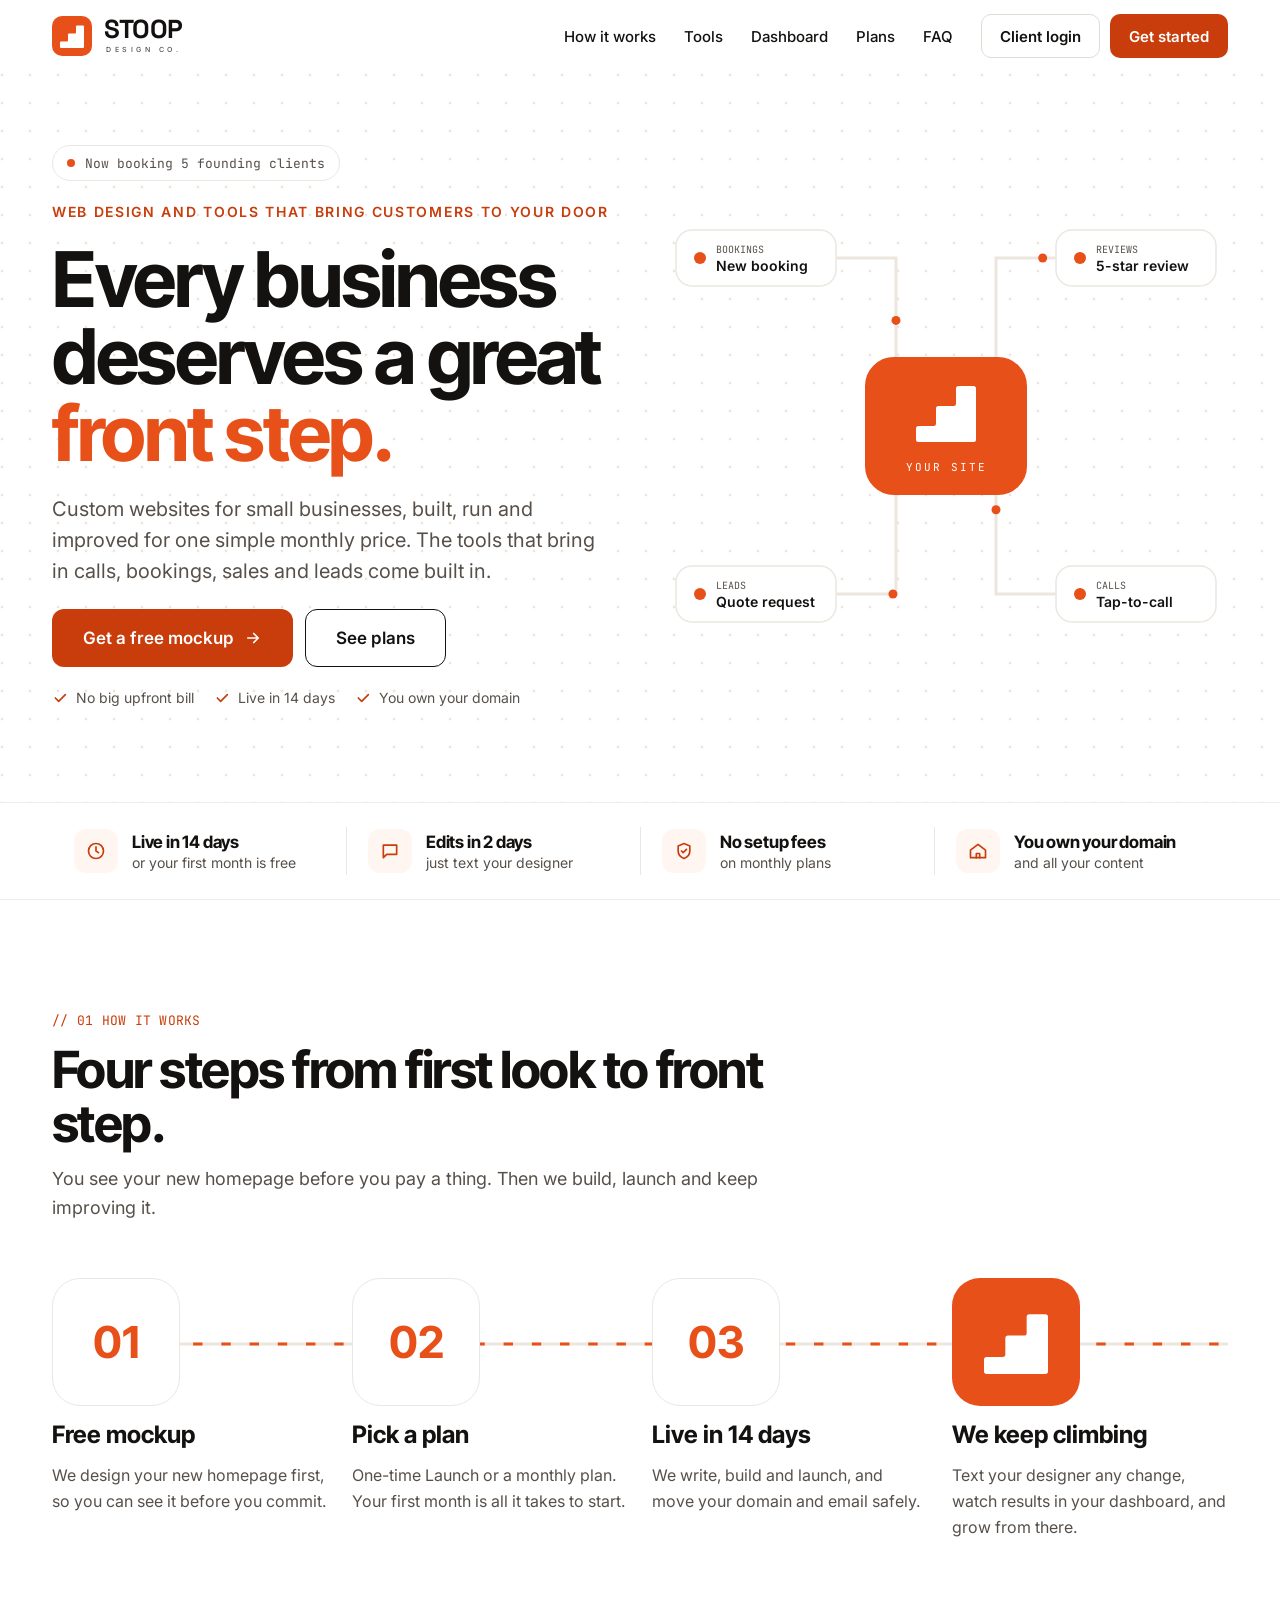
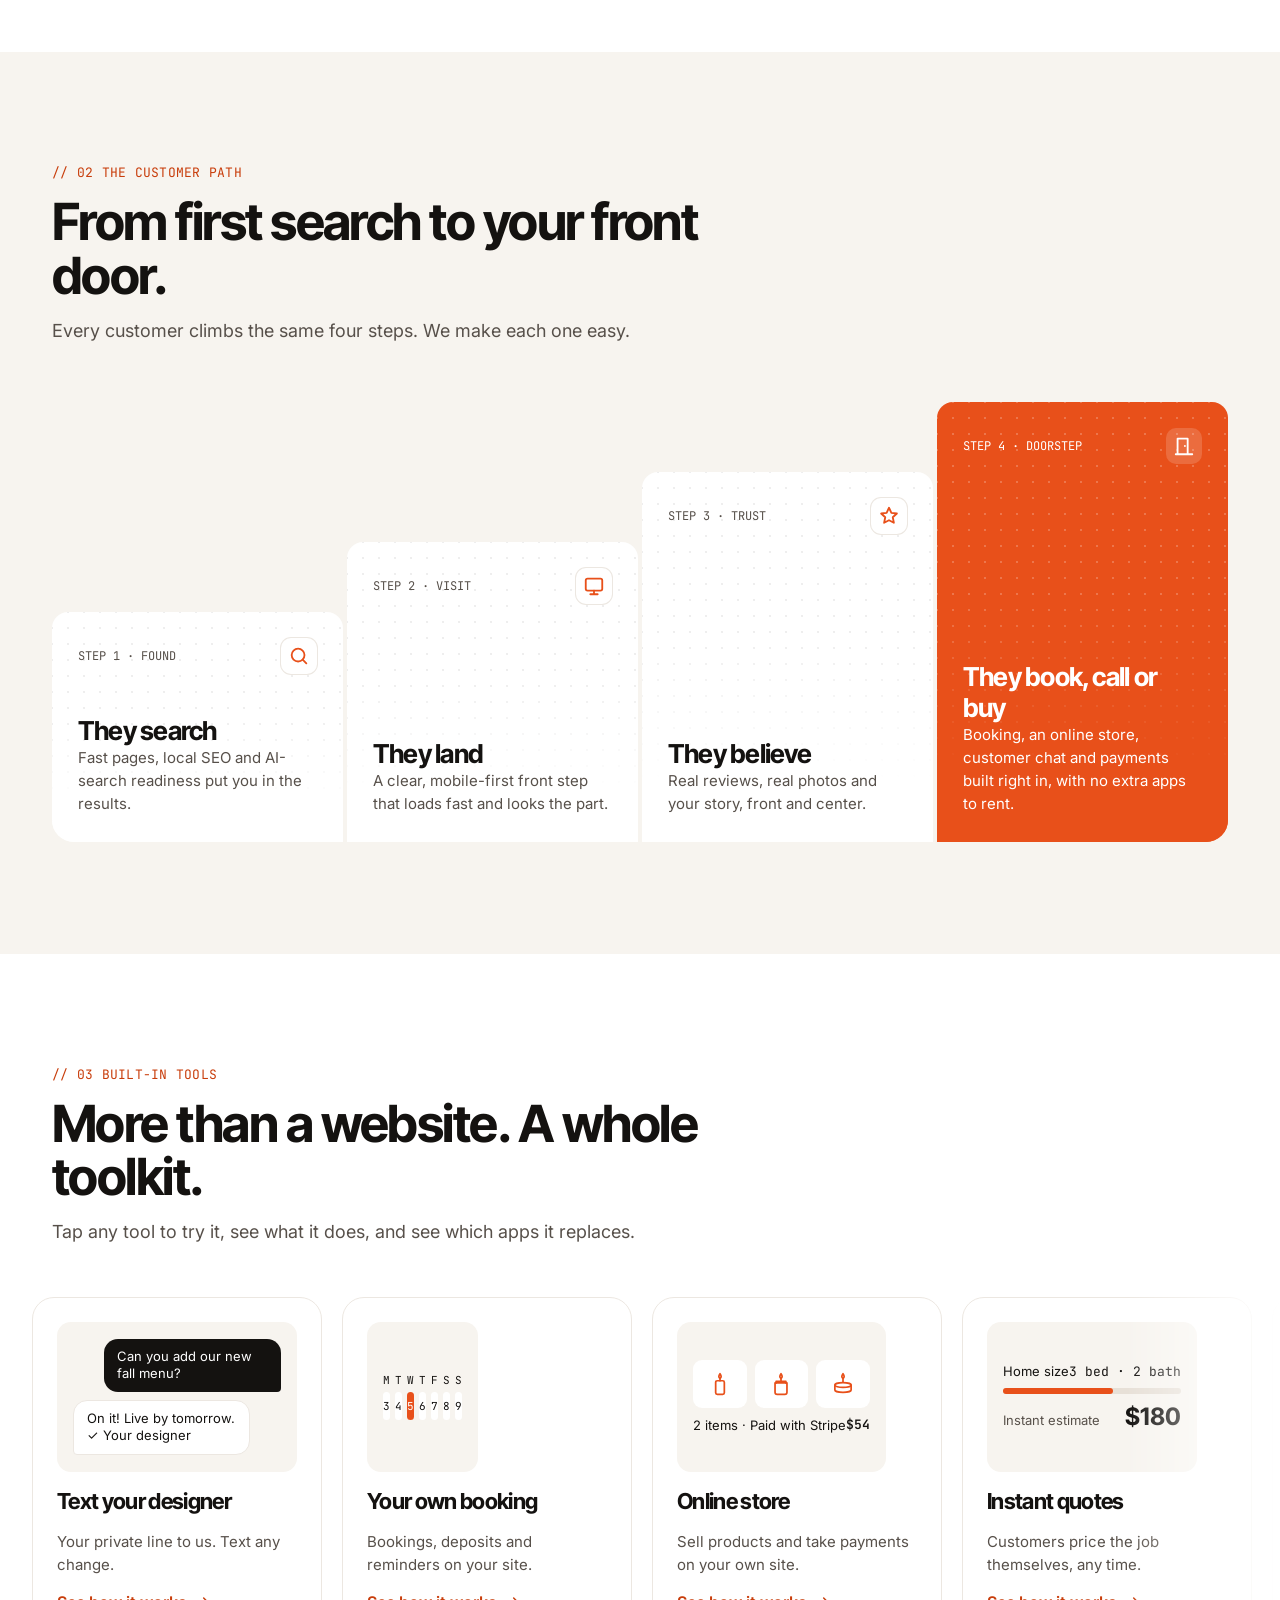
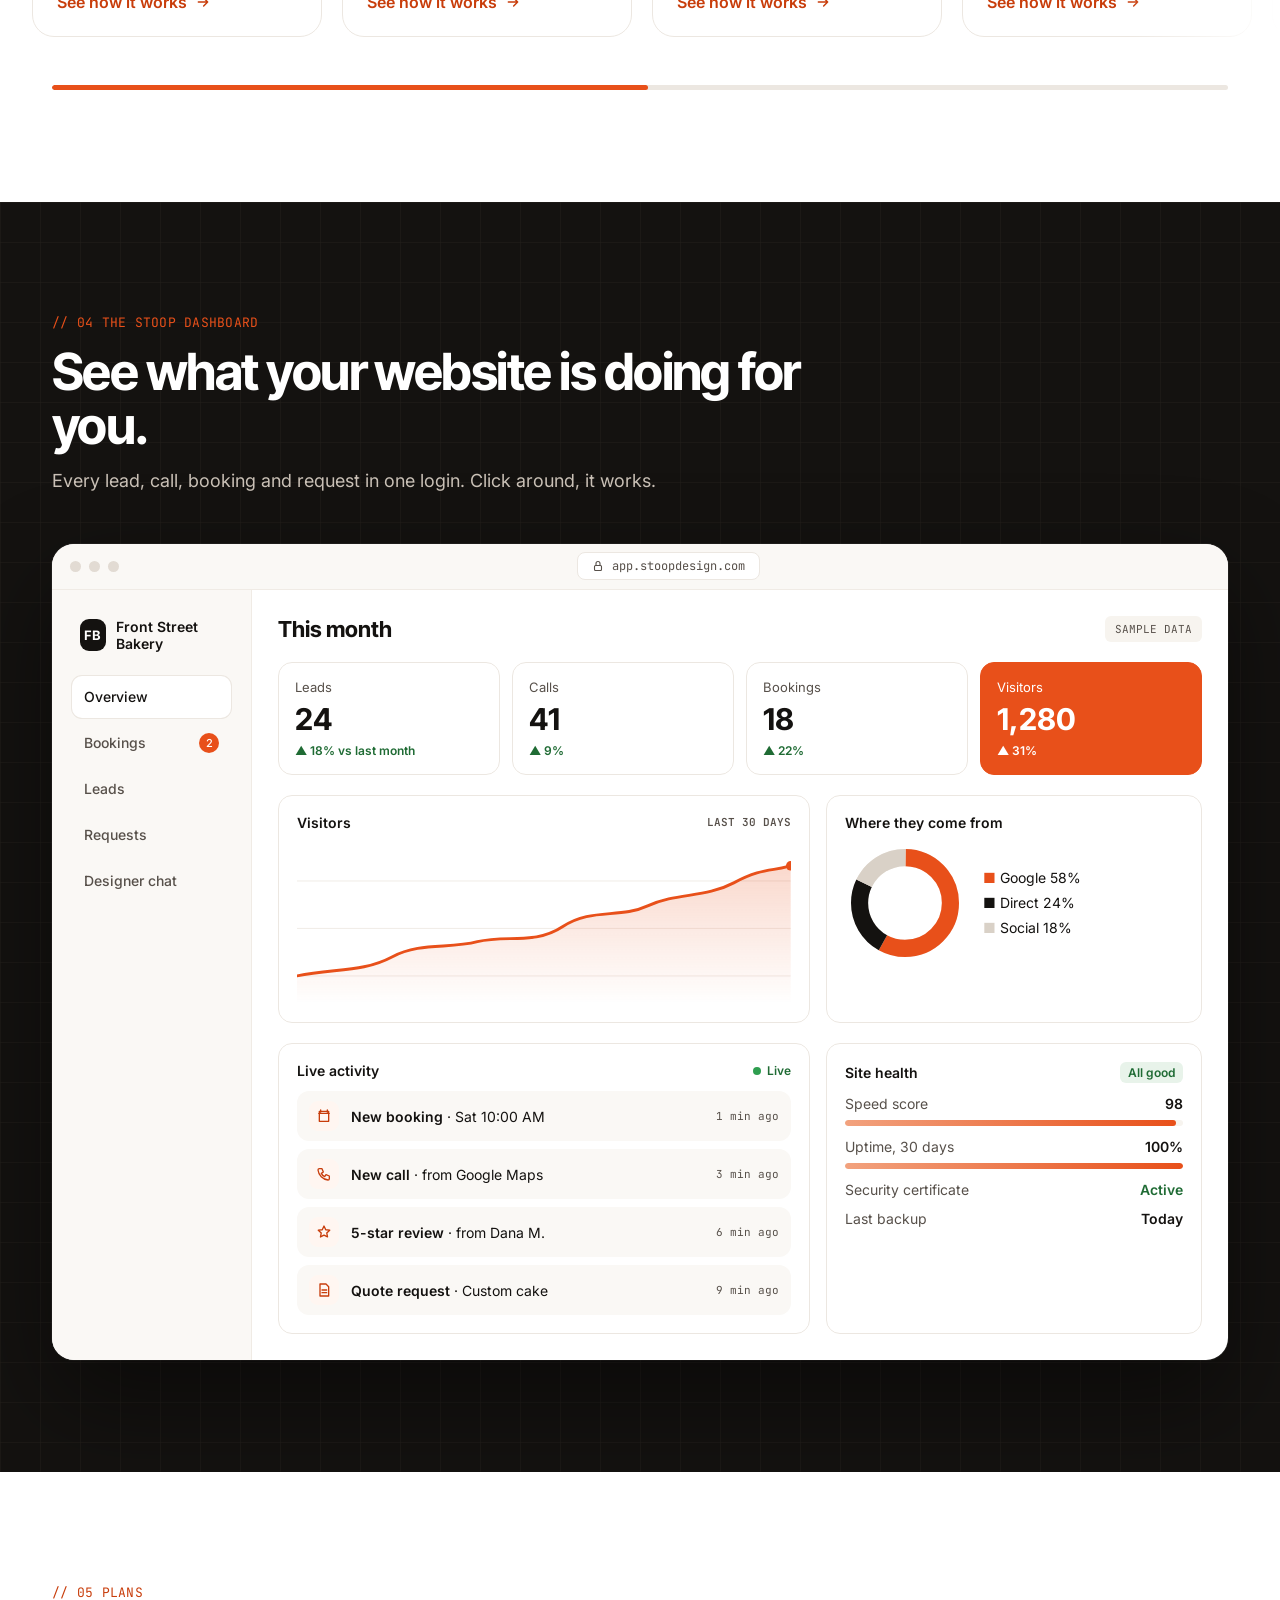
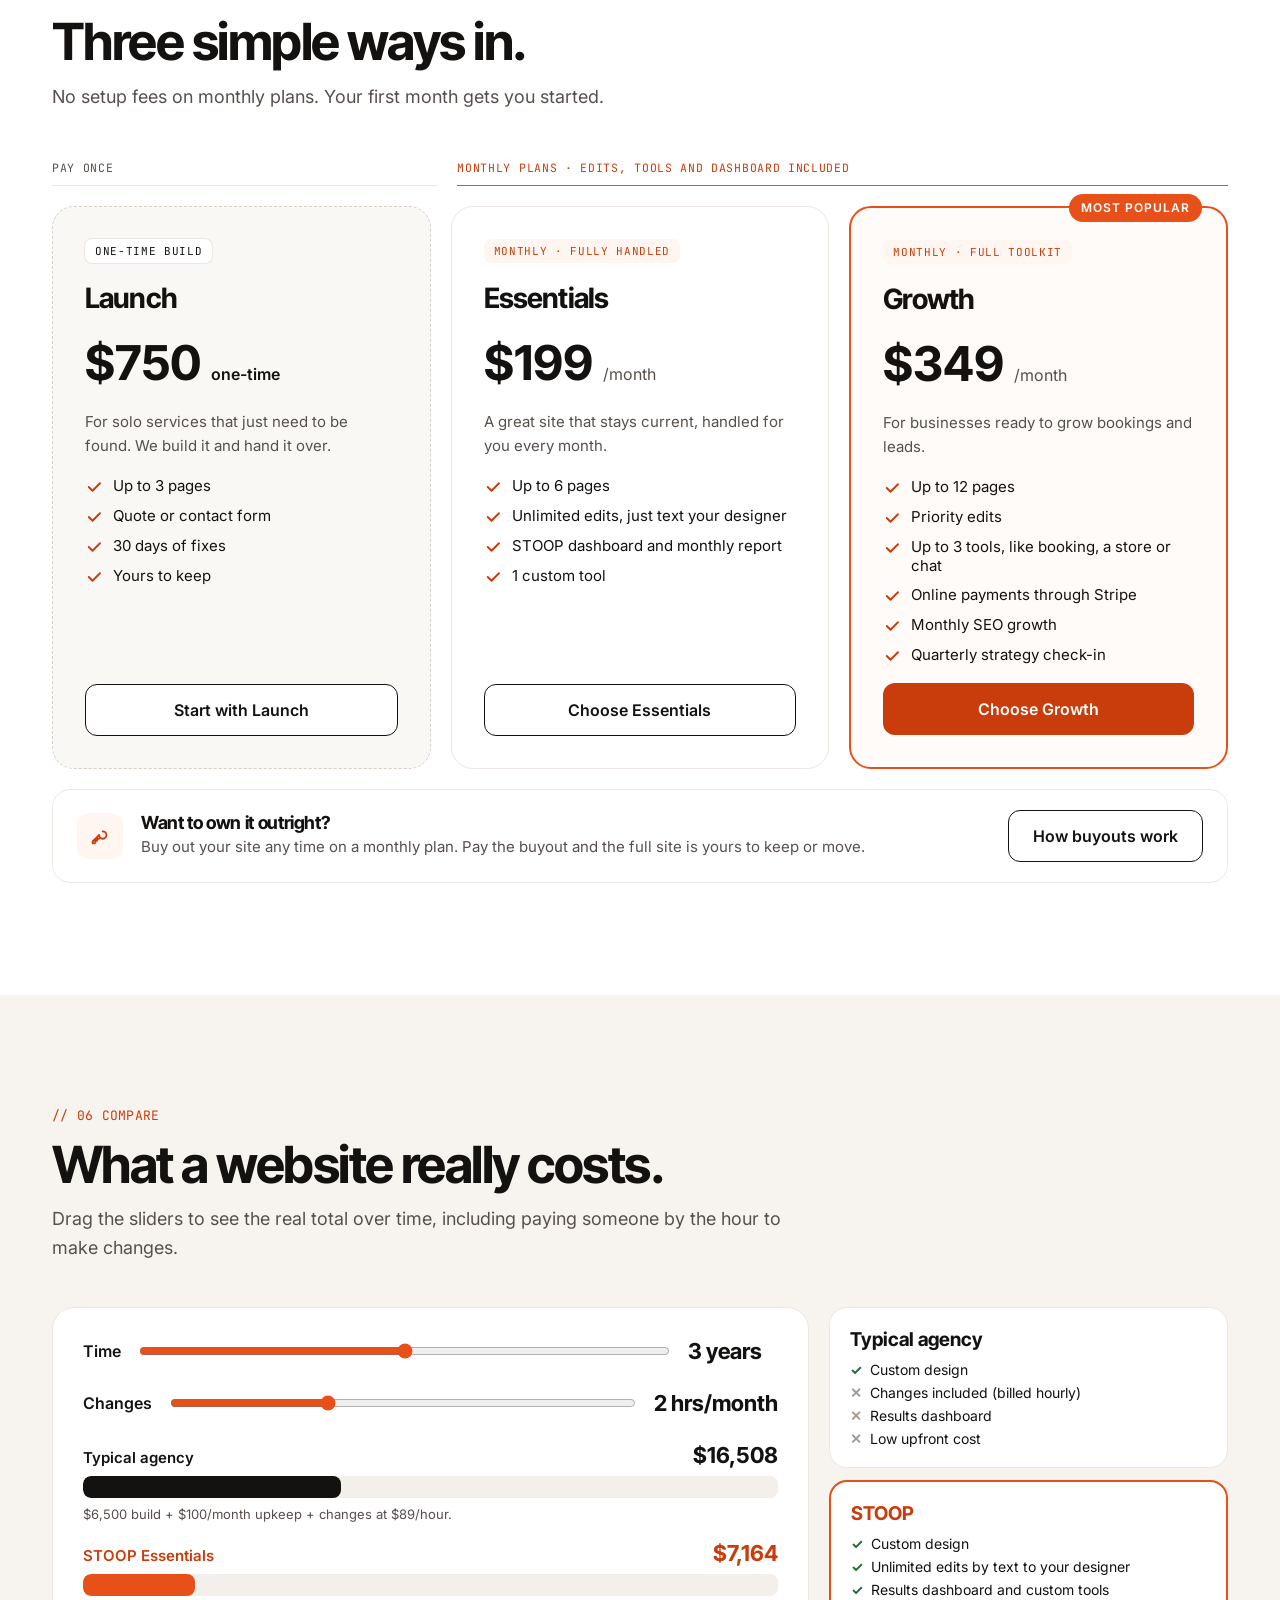
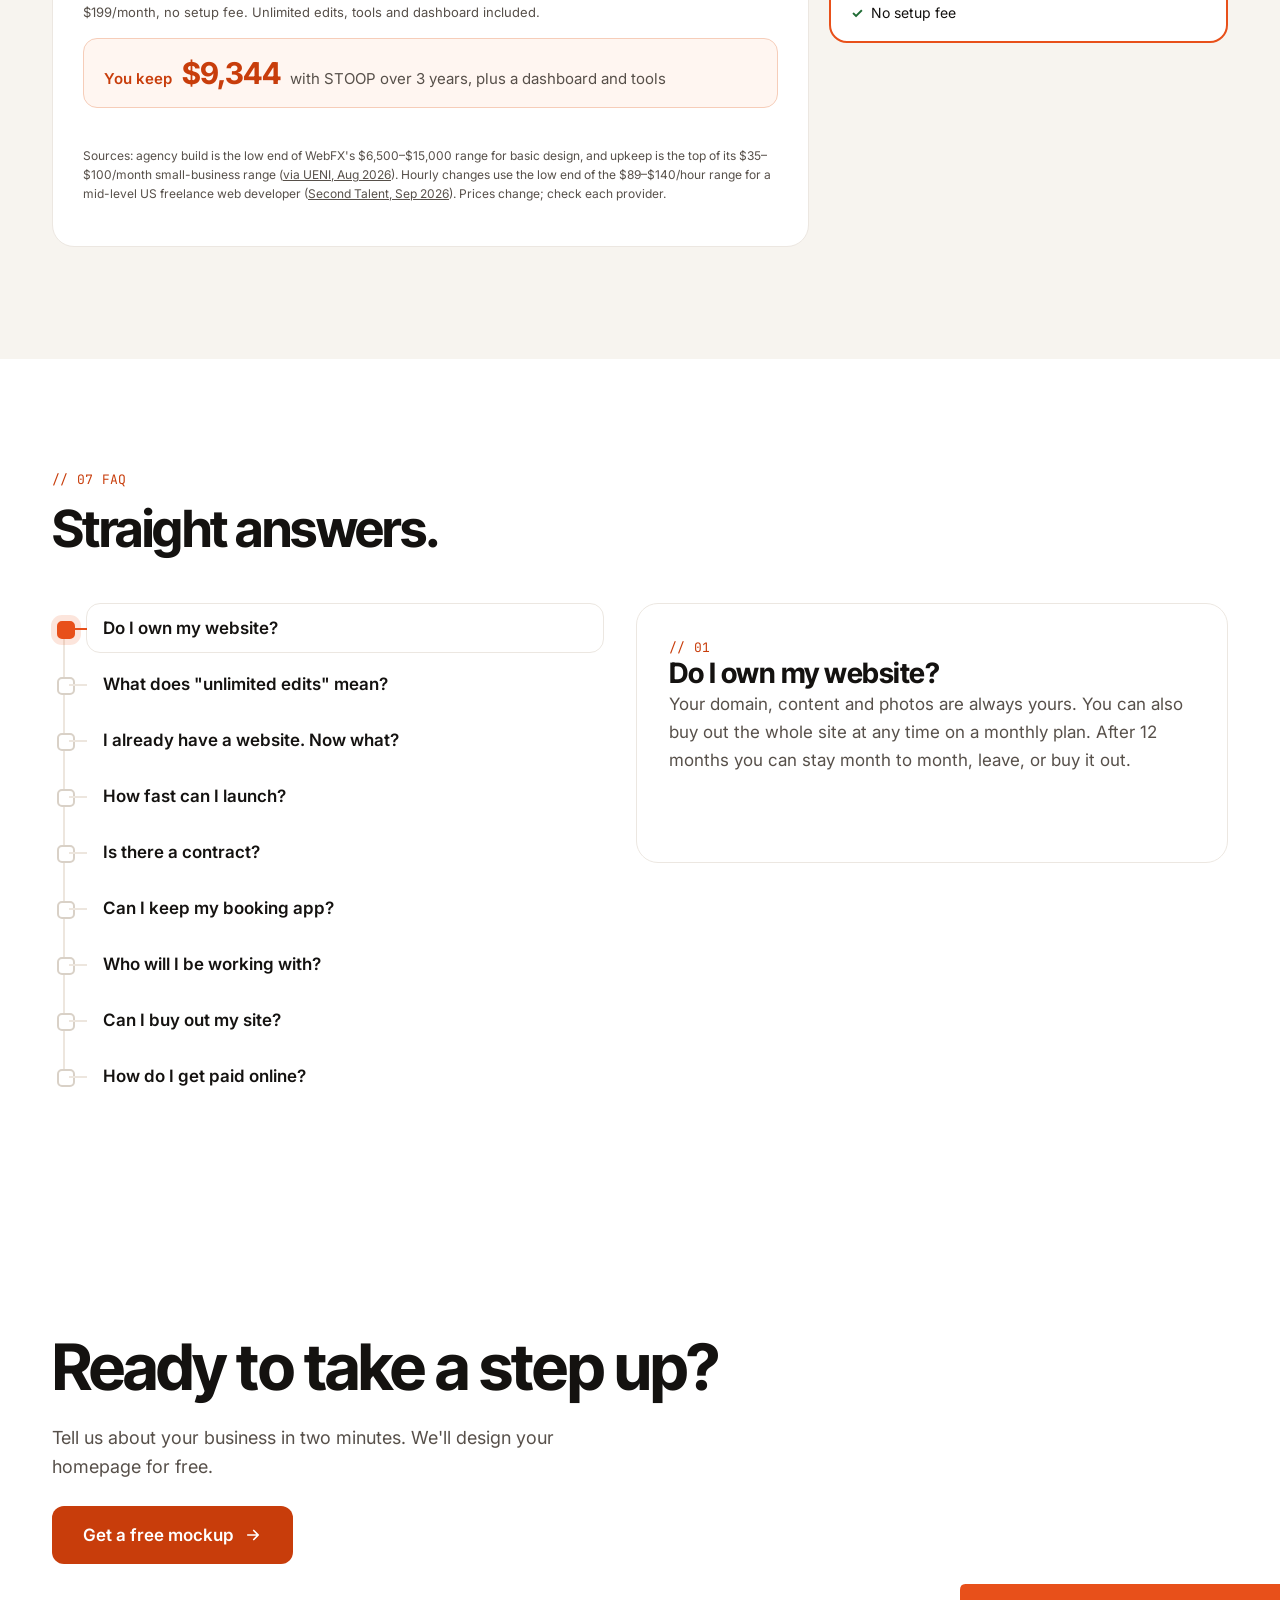
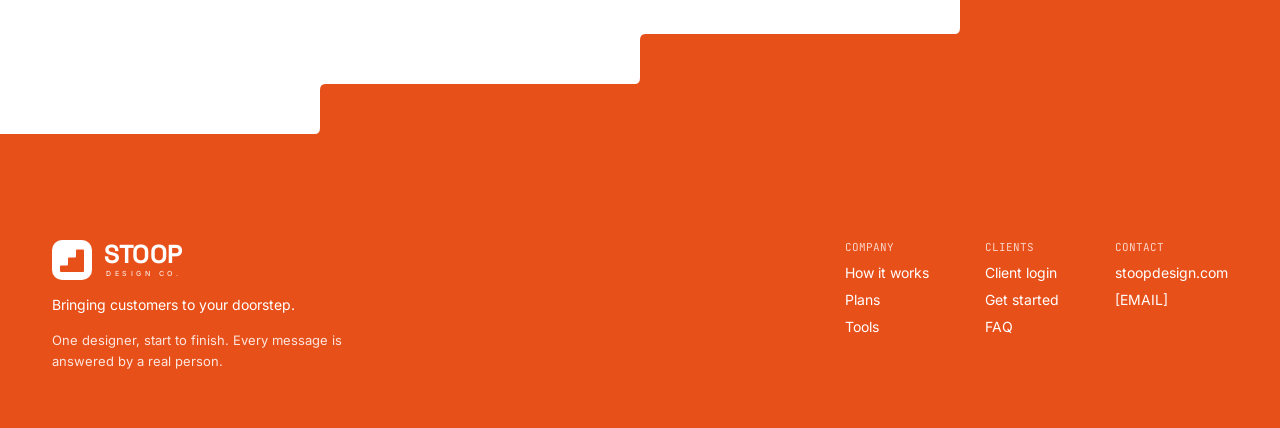
==== commit 98e5e56f: "Your designer wording; one-designer, real-person notes in footer and FAQ Co-Authored-By: Claude Opus" ====
--- a/index.html
+++ b/index.html
@@ -276,11 +276,12 @@
 <div class="faq-list" id="faqList">
 <div class="faq-trace" aria-hidden="true"><i id="faqFill"></i></div>
 <button class="faq-q on" aria-expanded="true">Do I own my website?</button><div class="faq-a-inline">Your domain, content and photos are always yours. You can also buy out the whole site at any time on a monthly plan. After 12 months you can stay month to month, leave, or buy it out.</div>
-<button class="faq-q" aria-expanded="false">What does "unlimited edits" mean?</button><div class="faq-a-inline">Text your STOOP designer as many changes as you like, one at a time, or send them through your dashboard. These texts are just between you and us. Small edits go live within 2 business days.</div>
+<button class="faq-q" aria-expanded="false">What does "unlimited edits" mean?</button><div class="faq-a-inline">Text your designer as many changes as you like, one at a time, or send them through your dashboard. These texts are just between you and your designer. Small edits go live within 2 business days.</div>
 <button class="faq-q" aria-expanded="false">I already have a website. Now what?</button><div class="faq-a-inline">We rebuild it, move over everything worth keeping, protect your search rankings and keep your business email working.</div>
 <button class="faq-q" aria-expanded="false">How fast can I launch?</button><div class="faq-a-inline">Within 14 days of getting your content, or your first month is free.</div>
 <button class="faq-q" aria-expanded="false">Is there a contract?</button><div class="faq-a-inline">Monthly plans have a 12-month minimum, then go month to month. Launch is a one-time payment with nothing after.</div>
 <button class="faq-q" aria-expanded="false">Can I keep my booking app?</button><div class="faq-a-inline">Yes. We connect the tools you already use, or replace them with your own booking built into your site.</div>
+<button class="faq-q" aria-expanded="false">Who will I be working with?</button><div class="faq-a-inline">One designer, start to finish. The same real person handles your design, your edits and your messages. No bots, no ticket queue, no handoffs.</div>
 <button class="faq-q" aria-expanded="false">Can I buy out my site?</button><div class="faq-a-inline">Yes, any time on a monthly plan. You pay a one-time buyout, we hand over the full site files and help you move it wherever you want. No hard feelings.</div>
 <button class="faq-q" aria-expanded="false">How do I get paid online?</button><div class="faq-a-inline">Through Stripe. Store orders, deposits and gift cards are paid on your site and go straight to your bank account. Stripe takes its standard processing fee per sale.</div>
 </div>
@@ -304,6 +305,7 @@
 <div style="display:flex;flex-direction:column;gap:14px;max-width:320px">
 <span class="logo"><span class="logo-tile" style="background:#fff"><svg width="24" height="24" fill="#E8501A" aria-hidden="true"><use href="#stair"/></svg></span><span class="logo-words"><span class="logo-stoop" style="color:#fff">STOOP</span><span class="logo-co" style="color:#fff;opacity:.85">DESIGN CO.</span></span></span>
 <span style="font-size:14px;line-height:1.6">Bringing customers to your doorstep.</span>
+<span style="font-size:13px;line-height:1.6;opacity:.85">One designer, start to finish. Every message is answered by a real person.</span>
 </div>
 <div class="foot-cols">
 <div><span class="mono">COMPANY</span><a href="#how">How it works</a><a href="#plans">Plans</a><a href="#tools">Tools</a></div>
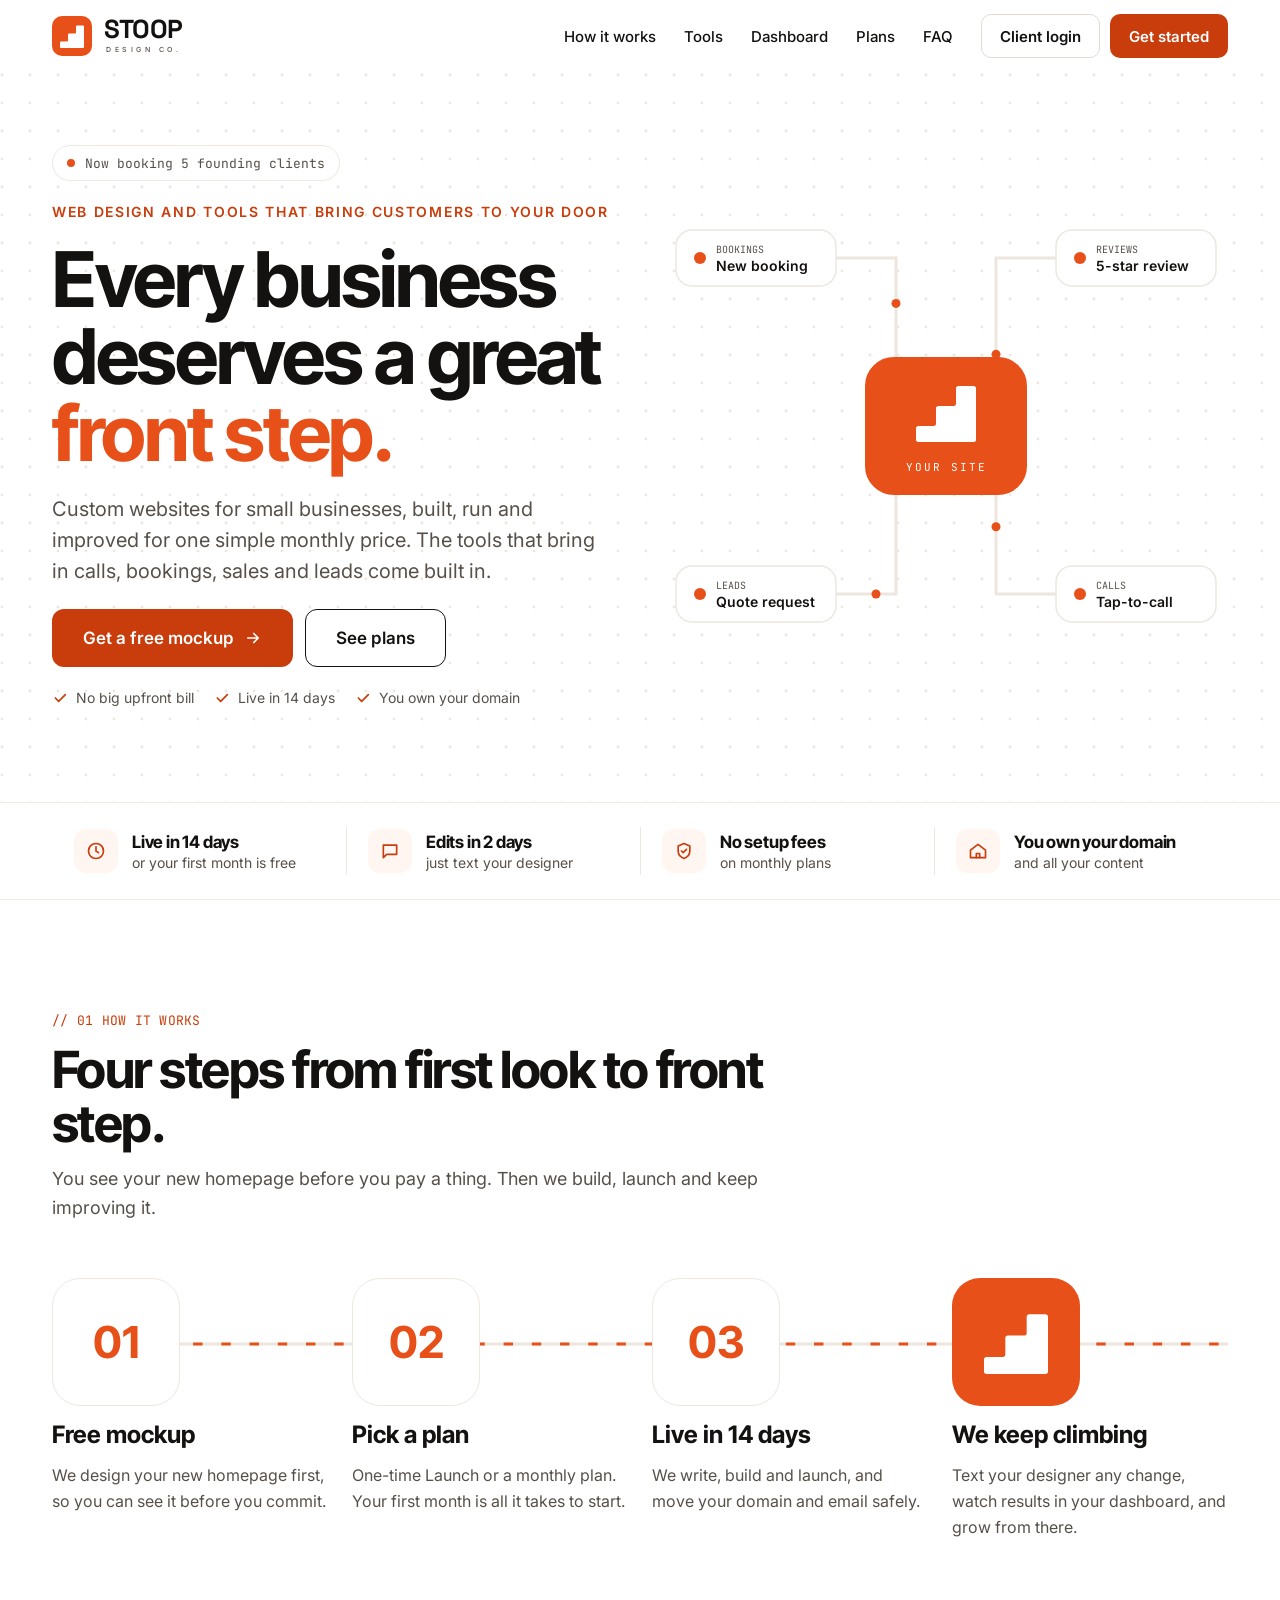
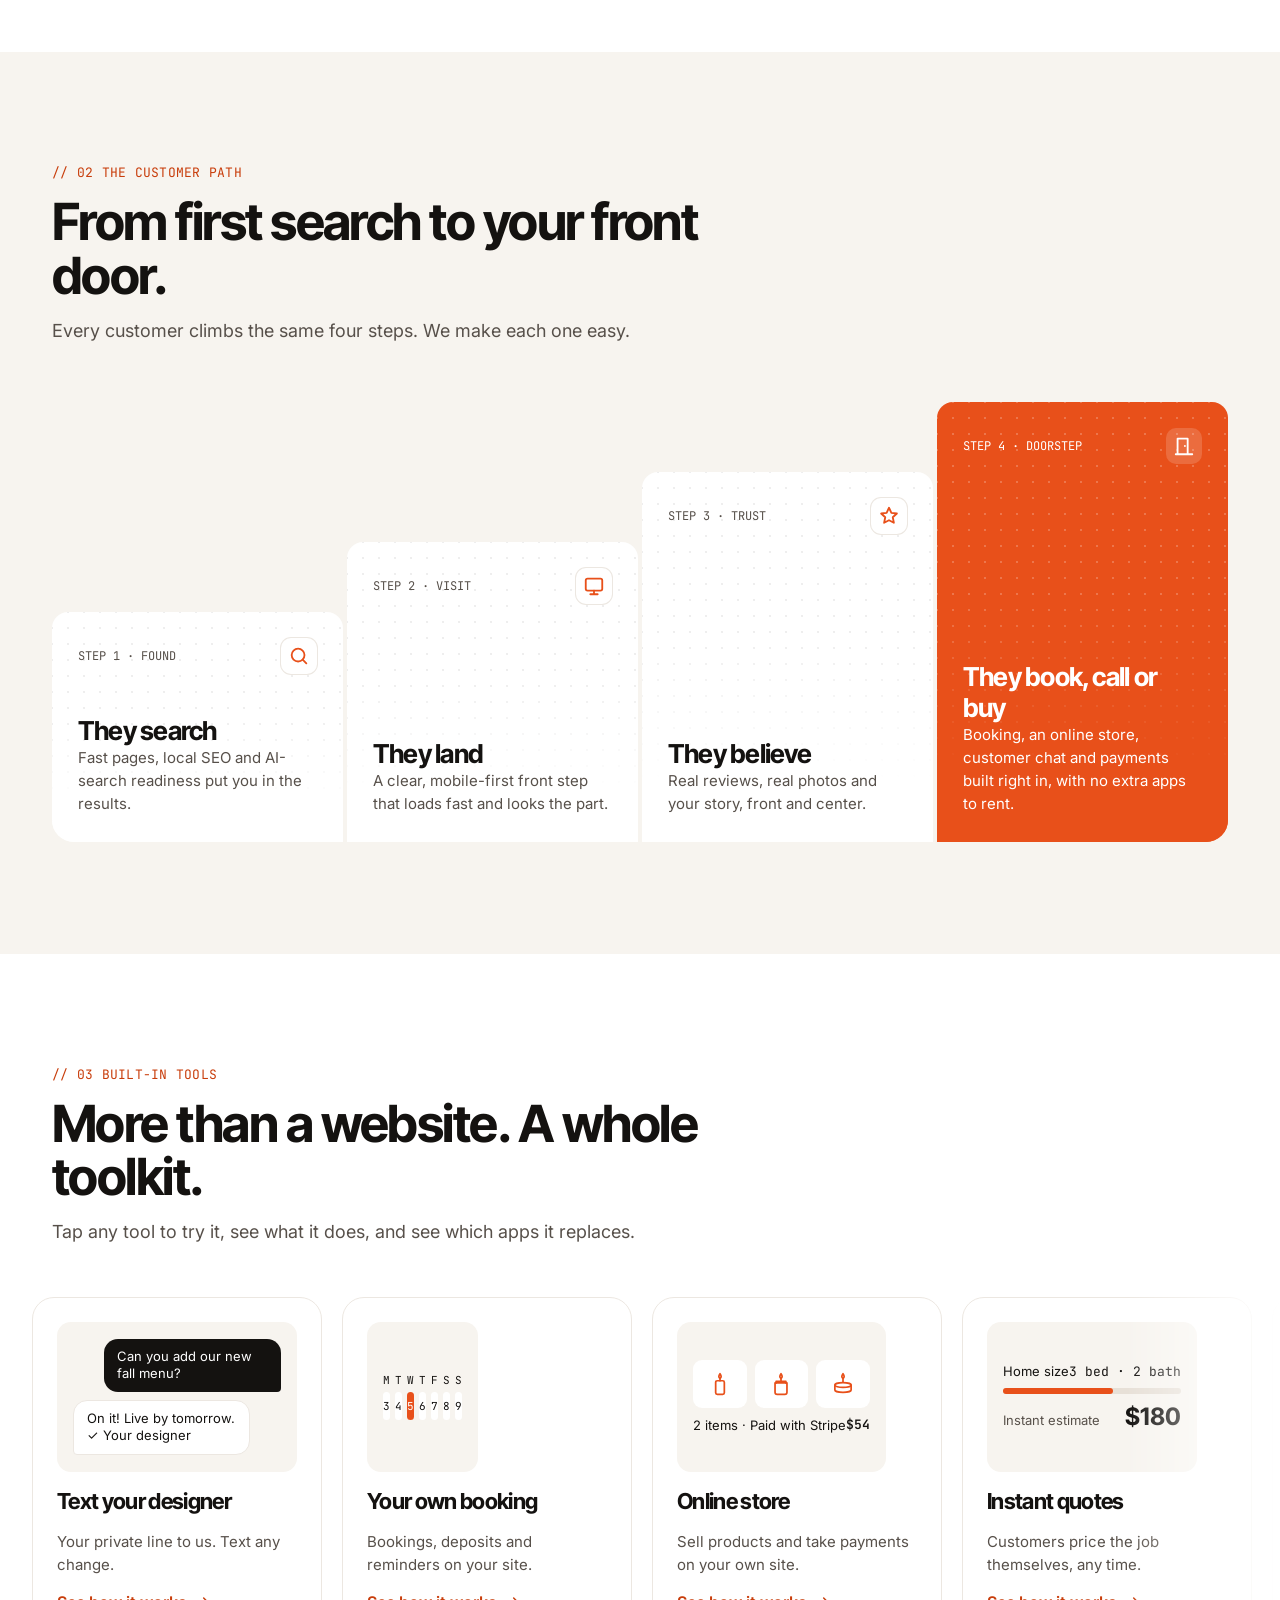
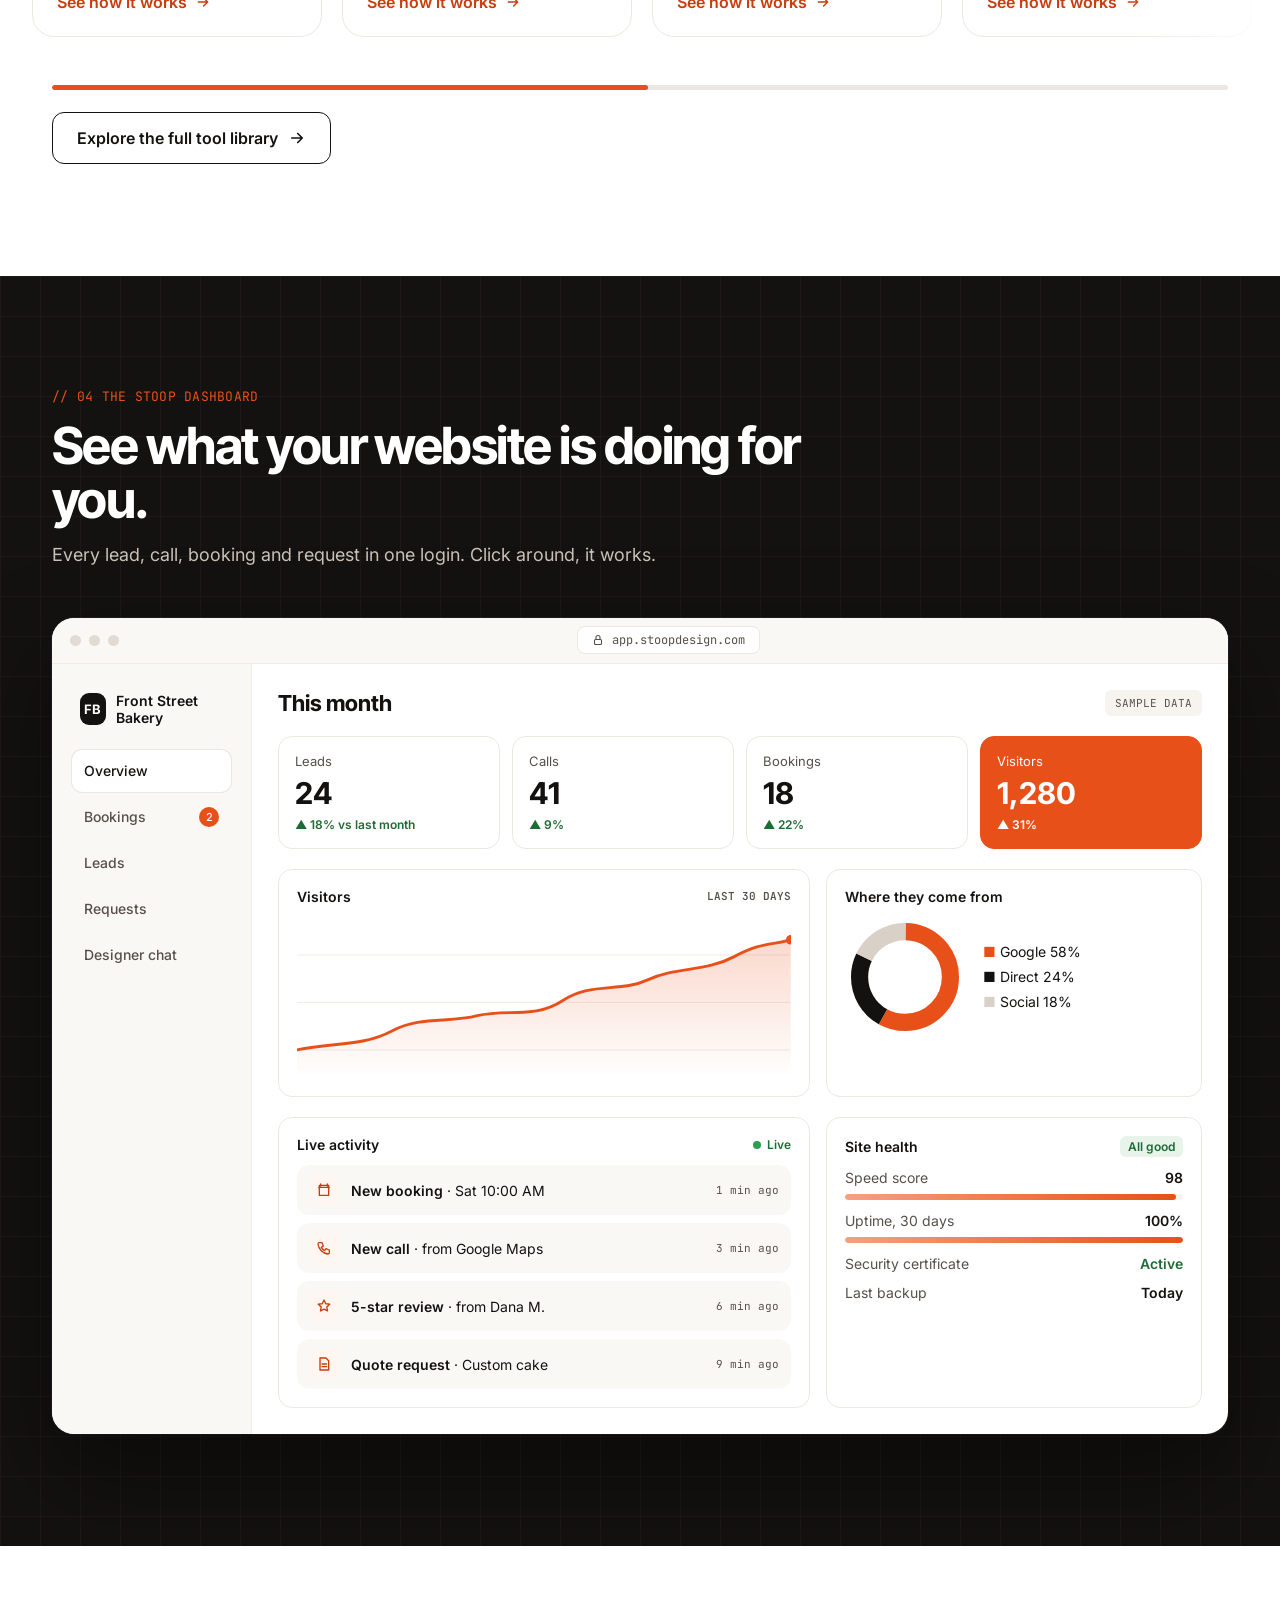
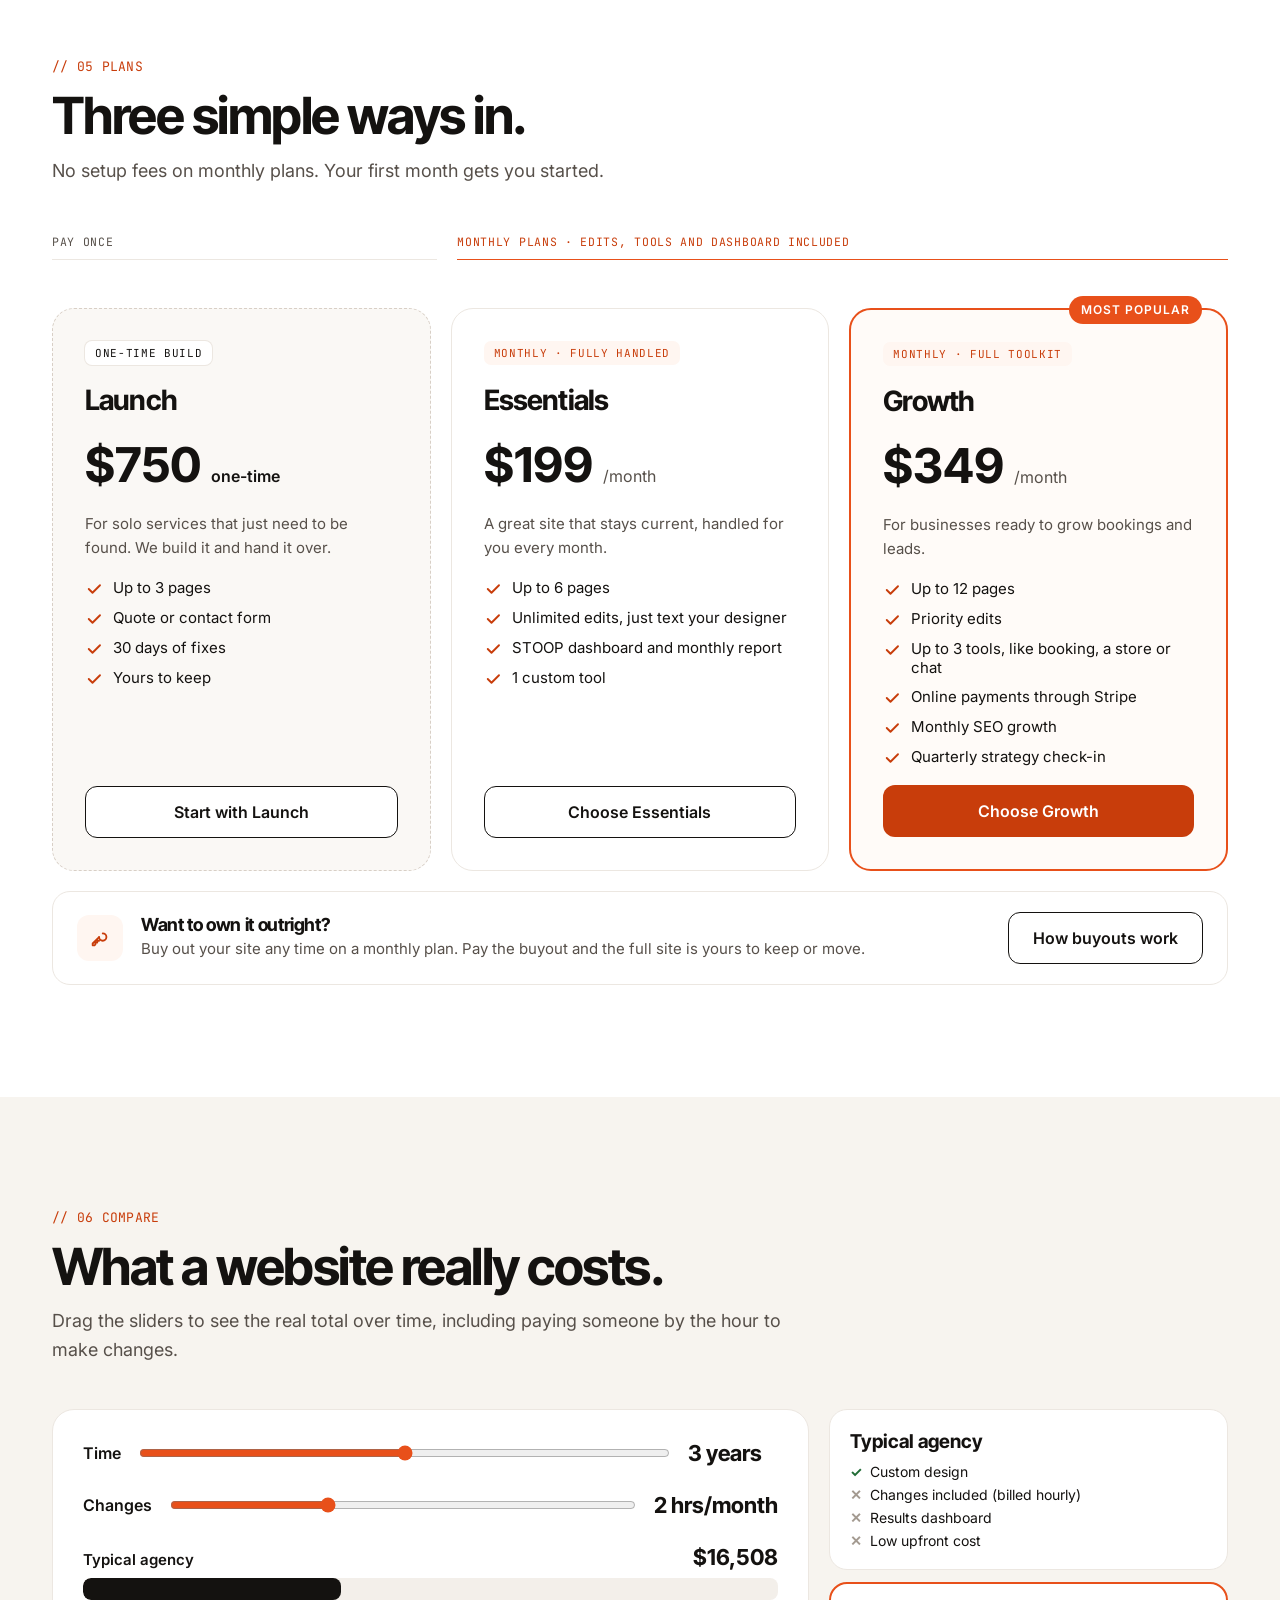
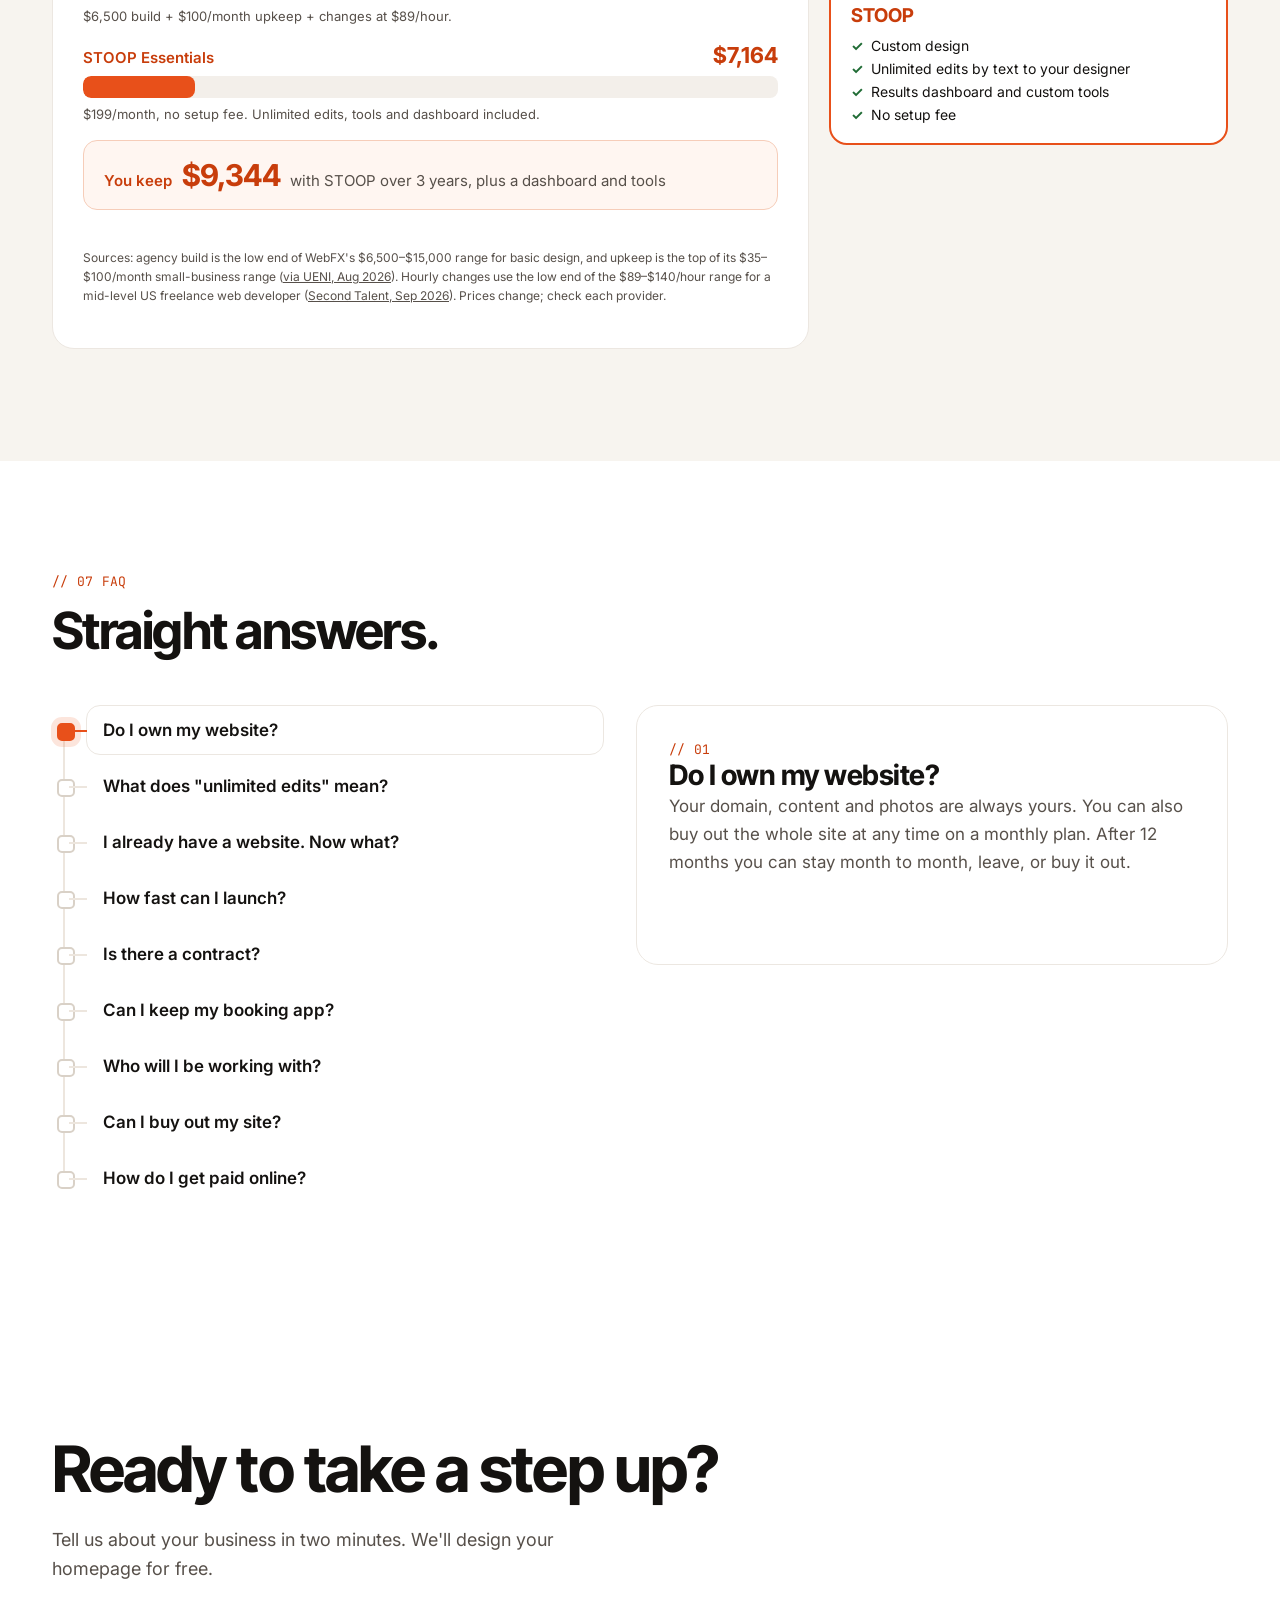
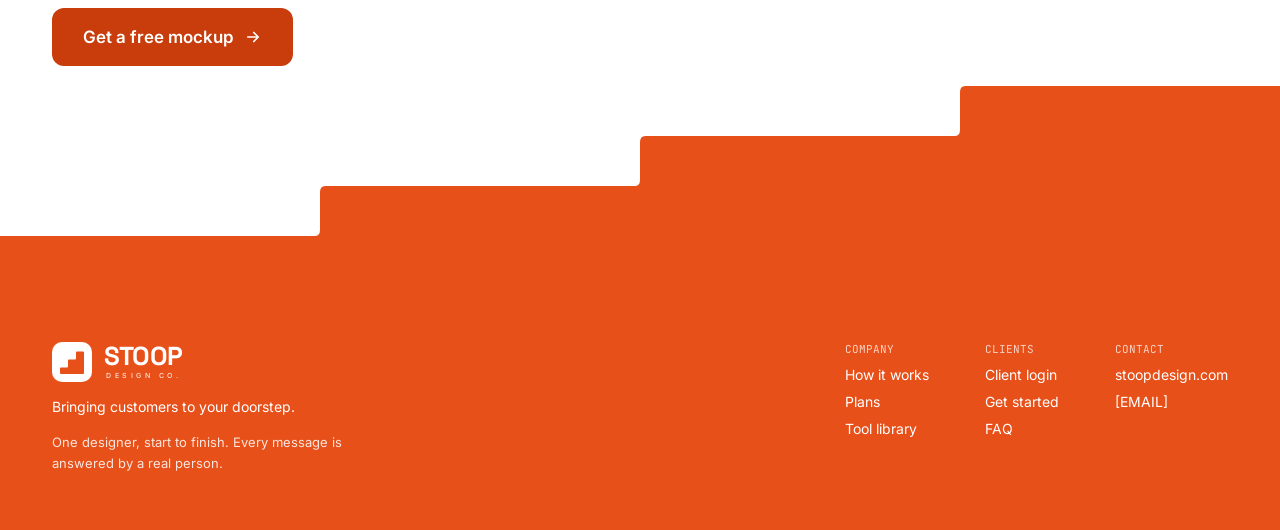
==== commit a912f3cb: "Mobile pass, full-height mobile menu, and new interactive tool library page - Mobile: hero reorder, " ====
--- a/index.html
+++ b/index.html
@@ -25,7 +25,7 @@
 </a>
 <nav class="main-nav" aria-label="Main">
 <a href="#how">How it works</a>
-<a href="#tools">Tools</a>
+<a href="tools.html">Tools</a>
 <a href="#dashboard">Dashboard</a>
 <a href="#plans">Plans</a>
 <a href="#faq">FAQ</a>
@@ -43,18 +43,18 @@
 <svg class="hero-dots" aria-hidden="true"><defs><pattern id="dots" width="28" height="28" patternUnits="userSpaceOnUse"><circle cx="2" cy="2" r="1.4" fill="#EDE6DE"/></pattern></defs><rect width="100%" height="100%" fill="url(#dots)"/></svg>
 <div class="wrap hero-in">
 <div class="hero-copy">
-<span class="pill"><span class="dot pulse"></span>Now booking 5 founding clients</span>
+<span class="pill m-off"><span class="dot pulse"></span>Now booking 5 founding clients</span>
 <span class="hero-eyebrow">Web design and tools that bring customers to your door</span>
 <h1>Every business deserves a great <span>front step.</span></h1>
 <p class="hero-sub">Custom websites for small businesses, built, run and improved for one simple monthly price. The tools that bring in calls, bookings, sales and leads come built in.</p>
-<div style="display:flex;flex-wrap:wrap;gap:12px">
+<div class="hero-btns" style="display:flex;flex-wrap:wrap;gap:12px">
 <a href="get-started.html" class="btn btn-primary btn-lg">Get a free mockup <svg width="18" height="18" aria-hidden="true"><use href="#arrow"/></svg></a>
 <a href="#plans" class="btn btn-outline btn-lg">See plans</a>
 </div>
 <div class="checks">
-<span><svg width="16" height="16" style="color:var(--deep)" aria-hidden="true"><use href="#check"/></svg>No big upfront bill</span>
+<span><svg width="16" height="16" style="color:var(--deep)" aria-hidden="true"><use href="#check"/></svg><i class="m-off">No big upfront bill</i><i class="m-on">No upfront bill</i></span>
 <span><svg width="16" height="16" style="color:var(--deep)" aria-hidden="true"><use href="#check"/></svg>Live in 14 days</span>
-<span><svg width="16" height="16" style="color:var(--deep)" aria-hidden="true"><use href="#check"/></svg>You own your domain</span>
+<span><svg width="16" height="16" style="color:var(--deep)" aria-hidden="true"><use href="#check"/></svg><i class="m-off">You own your domain</i><i class="m-on">Own your domain</i></span>
 </div>
 </div>
 <div class="hero-art">
@@ -97,11 +97,11 @@
 <div class="sec-head reveal"><span class="eyebrow">// 01 HOW IT WORKS</span><h2 class="h2">Four steps from first look to front step.</h2><p class="lede">You see your new homepage before you pay a thing. Then we build, launch and keep improving it.</p></div>
 <div class="reveal" style="position:relative;margin-top:56px">
 <svg class="how-trace" style="position:absolute;left:0;right:0;top:62px;width:100%;height:8px" preserveAspectRatio="none" viewBox="0 0 1000 8" aria-hidden="true"><path d="M0 4 H1000" stroke="#EDE6DE" stroke-width="3" fill="none"/><path class="flow-slow" d="M0 4 H1000" stroke="#E8501A" stroke-width="3" fill="none"/></svg>
-<ol style="position:relative;list-style:none;margin:0;padding:0;display:grid;grid-template-columns:repeat(auto-fit,minmax(220px,1fr));gap:24px">
-<li style="display:flex;flex-direction:column;gap:14px"><span style="width:128px;height:128px;border-radius:28px;background:#fff;border:1.5px solid var(--line);display:flex;align-items:center;justify-content:center;font-family:'Inter Tight',sans-serif;font-weight:700;font-size:44px;color:var(--orange)">01</span><h3 style="margin:0;font-family:'Inter Tight',sans-serif;font-size:24px">Free mockup</h3><p style="margin:0;font-size:16px;line-height:1.6;color:var(--muted)">We design your new homepage first, so you can see it before you commit.</p></li>
-<li style="display:flex;flex-direction:column;gap:14px"><span style="width:128px;height:128px;border-radius:28px;background:#fff;border:1.5px solid var(--line);display:flex;align-items:center;justify-content:center;font-family:'Inter Tight',sans-serif;font-weight:700;font-size:44px;color:var(--orange)">02</span><h3 style="margin:0;font-family:'Inter Tight',sans-serif;font-size:24px">Pick a plan</h3><p style="margin:0;font-size:16px;line-height:1.6;color:var(--muted)">One-time Launch or a monthly plan. Your first month is all it takes to start.</p></li>
-<li style="display:flex;flex-direction:column;gap:14px"><span style="width:128px;height:128px;border-radius:28px;background:#fff;border:1.5px solid var(--line);display:flex;align-items:center;justify-content:center;font-family:'Inter Tight',sans-serif;font-weight:700;font-size:44px;color:var(--orange)">03</span><h3 style="margin:0;font-family:'Inter Tight',sans-serif;font-size:24px">Live in 14 days</h3><p style="margin:0;font-size:16px;line-height:1.6;color:var(--muted)">We write, build and launch, and move your domain and email safely.</p></li>
-<li style="display:flex;flex-direction:column;gap:14px"><span style="width:128px;height:128px;border-radius:28px;background:var(--orange);display:flex;align-items:center;justify-content:center"><svg width="64" height="64" fill="#fff" aria-hidden="true"><use href="#stair"/></svg></span><h3 style="margin:0;font-family:'Inter Tight',sans-serif;font-size:24px">We keep climbing</h3><p style="margin:0;font-size:16px;line-height:1.6;color:var(--muted)">Text your designer any change, watch results in your dashboard, and grow from there.</p></li>
+<ol class="how-list" style="position:relative;list-style:none;margin:0;padding:0;display:grid;grid-template-columns:repeat(auto-fit,minmax(220px,1fr));gap:24px">
+<li class="how-li" style="display:flex;flex-direction:column;gap:14px"><span class="how-num" style="width:128px;height:128px;border-radius:28px;background:#fff;border:1.5px solid var(--line);display:flex;align-items:center;justify-content:center;font-family:'Inter Tight',sans-serif;font-weight:700;font-size:44px;color:var(--orange)">01</span><h3 style="margin:0;font-family:'Inter Tight',sans-serif;font-size:24px">Free mockup</h3><p style="margin:0;font-size:16px;line-height:1.6;color:var(--muted)">We design your new homepage first, so you can see it before you commit.</p></li>
+<li class="how-li" style="display:flex;flex-direction:column;gap:14px"><span class="how-num" style="width:128px;height:128px;border-radius:28px;background:#fff;border:1.5px solid var(--line);display:flex;align-items:center;justify-content:center;font-family:'Inter Tight',sans-serif;font-weight:700;font-size:44px;color:var(--orange)">02</span><h3 style="margin:0;font-family:'Inter Tight',sans-serif;font-size:24px">Pick a plan</h3><p style="margin:0;font-size:16px;line-height:1.6;color:var(--muted)">One-time Launch or a monthly plan. Your first month is all it takes to start.</p></li>
+<li class="how-li" style="display:flex;flex-direction:column;gap:14px"><span class="how-num" style="width:128px;height:128px;border-radius:28px;background:#fff;border:1.5px solid var(--line);display:flex;align-items:center;justify-content:center;font-family:'Inter Tight',sans-serif;font-weight:700;font-size:44px;color:var(--orange)">03</span><h3 style="margin:0;font-family:'Inter Tight',sans-serif;font-size:24px">Live in 14 days</h3><p style="margin:0;font-size:16px;line-height:1.6;color:var(--muted)">We write, build and launch, and move your domain and email safely.</p></li>
+<li class="how-li" style="display:flex;flex-direction:column;gap:14px"><span class="how-num" style="width:128px;height:128px;border-radius:28px;background:var(--orange);display:flex;align-items:center;justify-content:center"><svg width="64" height="64" fill="#fff" aria-hidden="true"><use href="#stair"/></svg></span><h3 style="margin:0;font-family:'Inter Tight',sans-serif;font-size:24px">We keep climbing</h3><p style="margin:0;font-size:16px;line-height:1.6;color:var(--muted)">Text your designer any change, watch results in your dashboard, and grow from there.</p></li>
 </ol>
 </div>
 </div>
@@ -134,7 +134,7 @@
 <button class="tool-card" data-tool="gift"><div class="tool-prev" style="background:var(--orange);color:#fff"><span class="mono" style="font-size:11px">GIFT CARD</span><span style="font-family:'Inter Tight',sans-serif;font-size:34px;font-weight:700">$50</span></div><h3>Gift cards</h3><p>Sell gift cards from your own site.</p><span class="tool-more">See how it works <svg width="16" height="16" aria-hidden="true"><use href="#arrow"/></svg></span></button>
 <button class="tool-card" data-tool="reviews"><div class="tool-prev"><div style="color:var(--orange);font-size:18px;letter-spacing:2px">★★★★★</div><div style="font-size:14px;line-height:1.4">"Easiest booking we've ever done."</div><div class="mono" style="font-size:11px;color:var(--muted)">EXAMPLE REVIEW</div></div><h3>Reviews wall</h3><p>Your best Google reviews, always fresh.</p><span class="tool-more">See how it works <svg width="16" height="16" aria-hidden="true"><use href="#arrow"/></svg></span></button>
 </div>
-<div class="wrap"><div class="car-progress" aria-hidden="true"><i id="carBar"></i></div></div>
+<div class="wrap"><div class="car-progress" aria-hidden="true"><i id="carBar"></i></div><a href="tools.html" class="btn btn-outline lib-btn">Explore the full tool library <svg width="18" height="18" aria-hidden="true"><use href="#arrow"/></svg></a></div>
 </section>
 
 <dialog class="tool-dialog" id="toolDialog" aria-labelledby="dlgTitle">
@@ -151,11 +151,11 @@
 <div class="app">
 <div class="app-side" role="tablist" aria-label="Dashboard sections">
 <div class="biz"><span>FB</span><span style="font-size:14px;font-weight:600">Front Street Bakery</span></div>
-<button class="tab on" role="tab" aria-selected="true" data-panel="overview">Overview</button>
+<div class="tabs"><button class="tab on" role="tab" aria-selected="true" data-panel="overview">Overview</button>
 <button class="tab" role="tab" aria-selected="false" data-panel="bookings">Bookings <span class="badge">2</span></button>
 <button class="tab" role="tab" aria-selected="false" data-panel="leads">Leads</button>
 <button class="tab" role="tab" aria-selected="false" data-panel="requests">Requests</button>
-<button class="tab" role="tab" aria-selected="false" data-panel="messages">Designer chat</button>
+<button class="tab" role="tab" aria-selected="false" data-panel="messages">Designer chat</button></div>
 </div>
 <div class="app-main">
 <div class="panel on" id="p-overview" role="tabpanel">
@@ -231,7 +231,8 @@
 <div class="wrap">
 <div class="sec-head reveal"><span class="eyebrow">// 05 PLANS</span><h2 class="h2">Three simple ways in.</h2><p class="lede">No setup fees on monthly plans. Your first month gets you started.</p></div>
 <div class="plan-groups reveal" aria-hidden="true"><span>Pay once</span><span>Monthly plans · edits, tools and dashboard included</span></div>
-<div class="plans reveal">
+<div class="plan-switch" role="tablist" aria-label="Plans"><button class="on" data-i="0">Launch</button><button data-i="1">Essentials</button><button data-i="2">Growth</button></div>
+<div class="plans reveal" id="plansTrack">
 <article class="plan once"><span class="ptag">ONE-TIME BUILD</span><h3>Launch</h3><div class="price">$750 <small>one-time</small></div><p style="margin:0;font-size:15px;line-height:1.6;color:var(--muted)">For solo services that just need to be found. We build it and hand it over.</p>
 <ul><li><svg width="18" height="18" style="color:var(--deep)" aria-hidden="true"><use href="#check"/></svg>Up to 3 pages</li><li><svg width="18" height="18" style="color:var(--deep)" aria-hidden="true"><use href="#check"/></svg>Quote or contact form</li><li><svg width="18" height="18" style="color:var(--deep)" aria-hidden="true"><use href="#check"/></svg>30 days of fixes</li><li><svg width="18" height="18" style="color:var(--deep)" aria-hidden="true"><use href="#check"/></svg>Yours to keep</li></ul>
 <a href="get-started.html" class="btn btn-outline">Start with Launch</a></article>
@@ -308,12 +309,13 @@
 <span style="font-size:13px;line-height:1.6;opacity:.85">One designer, start to finish. Every message is answered by a real person.</span>
 </div>
 <div class="foot-cols">
-<div><span class="mono">COMPANY</span><a href="#how">How it works</a><a href="#plans">Plans</a><a href="#tools">Tools</a></div>
+<div><span class="mono">COMPANY</span><a href="#how">How it works</a><a href="#plans">Plans</a><a href="tools.html">Tool library</a></div>
 <div><span class="mono">CLIENTS</span><a href="#dashboard">Client login</a><a href="get-started.html">Get started</a><a href="#faq">FAQ</a></div>
 <div><span class="mono">CONTACT</span><span>stoopdesign.com</span><span>[EMAIL]</span></div>
 </div>
 </div>
 </footer>
+<script src="assets/tools.js"></script>
 <script src="assets/main.js"></script>
 </body>
 </html>
--- a/assets/styles.css
+++ b/assets/styles.css
@@ -495,3 +495,178 @@
 .foot-cols a:hover{text-decoration:underline}
 .foot-cols .mono{color:rgba(255,255,255,.75)}
 .site-footer .foot-bot,.site-footer small{color:rgba(255,255,255,.85);border-color:rgba(255,255,255,.25)}
+
+/* ===== mobile pass (desktop untouched) ===== */
+.tabs{display:contents}
+.plan-switch,.m-on{display:none}
+.checks i{font-style:normal}
+@media (max-width:700px){
+  .m-off{display:none!important}
+  .m-on{display:inline}
+  /* hero: text, then graphic, then buttons, then checks */
+  .hero-in{padding:28px 20px 40px;gap:0}
+  .hero-copy{display:contents}
+  .hero-eyebrow{order:1;font-size:11.5px;letter-spacing:.1em;margin-bottom:14px}
+  .hero h1{order:2;font-size:44px;letter-spacing:-.04em;margin-bottom:16px}
+  .hero-sub{order:3;font-size:17px}
+  .hero-art{order:4;flex:none;width:100%;margin:8px 0 4px}
+  .hero-art svg{max-width:400px}
+  .hero-btns{order:5;width:100%;display:grid!important;grid-template-columns:1fr 1fr;gap:10px!important}
+  .hero-btns .btn{width:100%;justify-content:center;padding:0 12px;height:52px;font-size:16px}
+  .checks{order:6;width:100%;flex-wrap:nowrap;justify-content:space-between;gap:6px;margin-top:18px;font-size:12px;white-space:nowrap}
+  .checks span{gap:4px}
+  .checks svg{width:13px;height:13px;flex:none}
+  /* promise strip: centered 2x2 */
+  .promise-in{grid-template-columns:repeat(2,minmax(0,1fr));padding:0 12px}
+  .pr{flex-direction:column;text-align:center;gap:8px;padding:20px 6px}
+  .pr::before{display:none!important}
+  .pr+.pr{border-top:0}
+  .pr:nth-child(odd){border-right:1px solid var(--line)}
+  .pr:nth-child(-n+2){border-bottom:1px solid var(--line)}
+  .pr-ic{width:38px;height:38px;border-radius:11px}
+  .pr div{align-items:center}
+  .pr strong{font-size:15px}
+  .pr span:not(.pr-ic){font-size:12.5px;line-height:1.4}
+  /* how it works: compact connected timeline */
+  .how-list{display:flex!important;flex-direction:column;gap:0!important}
+  .how-li{display:grid!important;grid-template-columns:52px 1fr;column-gap:16px;row-gap:2px!important;position:relative;padding-bottom:26px}
+  .how-li:last-child{padding-bottom:0}
+  .how-num{grid-row:1/3;width:52px!important;height:52px!important;border-radius:15px!important;font-size:19px!important;position:relative;z-index:1}
+  .how-num svg{width:24px;height:24px}
+  .how-li h3{font-size:19px!important;align-self:end}
+  .how-li p{font-size:14.5px!important;margin:0!important}
+  .how-li:not(:last-child)::before{content:"";position:absolute;left:25px;top:52px;bottom:0;width:2px;background:var(--line)}
+  .how-li:not(:last-child)::after{content:"";position:absolute;left:24px;top:52px;width:4px;height:14px;border-radius:2px;background:var(--orange);animation:howDrop 2.4s ease-in-out infinite}
+  .how-li:nth-child(2)::after{animation-delay:.8s}.how-li:nth-child(3)::after{animation-delay:1.6s}
+  /* dashboard: business row + scrolling pill tabs */
+  .app{flex-direction:column}
+  .app-side{max-width:none;flex:none;padding:14px 14px 12px;border-right:0;border-bottom:1px solid #F0EBE5;gap:10px}
+  .app-side .biz{padding:0 2px;margin:0}
+  .tabs{display:flex;gap:6px;overflow-x:auto;scrollbar-width:none;margin:0 -14px;padding:0 14px 2px}
+  .tabs::-webkit-scrollbar{display:none}
+  .tabs .tab{flex:none;height:36px;padding:0 14px;border-radius:18px;font-size:13.5px;background:#fff;border:1px solid var(--line)}
+  .tabs .tab.on{background:var(--ink);color:#fff;border-color:var(--ink)}
+  .tabs .tab .badge{margin-left:2px}
+  .app-main{padding:16px}
+  .kpis{grid-template-columns:repeat(2,minmax(0,1fr))!important;gap:10px}
+  .kpi{padding:14px}
+  /* plans: switcher + swipe */
+  .plan-switch{display:grid;grid-template-columns:repeat(3,1fr);gap:4px;padding:4px;margin-top:32px;border-radius:14px;background:var(--warm)}
+  .plan-switch button{height:40px;border:0;border-radius:10px;background:transparent;font:inherit;font-size:14px;font-weight:600;color:var(--muted);cursor:pointer;transition:background .25s,color .25s}
+  .plan-switch button.on{background:#fff;color:var(--ink);box-shadow:0 1px 4px rgba(20,18,16,.1)}
+  .plan-groups+.plan-switch+.plans,.plans{display:flex!important;margin:0 -20px!important;padding:24px 20px 8px;gap:12px;overflow-x:auto;scroll-snap-type:x mandatory;scrollbar-width:none}
+  .plans::-webkit-scrollbar{display:none}
+  .plans .plan{flex:0 0 86%;scroll-snap-align:center;padding:24px;gap:14px}
+  .plans .plan:hover{transform:none}
+  .buyout{margin-top:16px;padding:18px}
+  /* footer seam */
+  .cta-stairs{bottom:-1px;height:201px}
+  .site-footer{margin-top:-1px;position:relative}
+}
+@keyframes howDrop{0%{top:52px;opacity:0}15%{opacity:1}85%{opacity:1}100%{top:calc(100% - 14px);opacity:0}}
+@media (max-width:700px){
+  .hero-btns .btn svg{display:none}
+  .hero-btns .btn{font-size:15px}
+  .app>*{min-width:0;width:100%;max-width:none}
+  .app-main{flex:none}
+  .tabs{min-width:0}
+}
+
+/* ===== mobile menu: one panel that grows to fit ===== */
+@media (max-width:900px){
+  .site-header.open{background:#fff;box-shadow:0 18px 40px rgba(20,18,16,.12)}
+  .site-header.open .hdr{flex-wrap:wrap}
+  .site-header.open .main-nav{position:static;order:3;width:100%;display:flex;flex-direction:column;align-items:stretch;gap:0;padding:8px 0 0;margin:12px 0 0;border-top:1px solid #F0EBE5;border-bottom:0;background:none}
+  .site-header.open .main-nav a{padding:14px 2px;font-size:17px;border-bottom:1px solid #F5F1EC}
+  .site-header.open .main-nav a::after{display:none}
+  .site-header.open .hdr-cta{position:static;order:4;width:100%;display:grid;grid-template-columns:1fr 1fr;gap:10px;padding:16px 0 20px;background:none}
+  .site-header.open .hdr-cta .btn{width:100%;justify-content:center}
+}
+
+/* ===== tool library ===== */
+.lib-btn{margin-top:22px}
+.lib-link{display:inline-flex;align-items:center;gap:8px;font-weight:600;font-size:14.5px;color:var(--deep)}
+.lib-link:hover{text-decoration:underline}
+.lib-hero{position:relative;overflow:hidden;border-bottom:1px solid #F0EBE5}
+.lib-hero-in{position:relative;padding:72px 32px 56px;display:flex;flex-direction:column;gap:18px;max-width:1240px}
+.lib-title{max-width:760px}
+.lib-stats{display:flex;flex-wrap:wrap;gap:10px;margin-top:6px}
+.lib-stats span{display:inline-flex;align-items:center;gap:6px;height:38px;padding:0 16px;border-radius:19px;background:#fff;border:1px solid var(--line);font-size:14px;color:var(--muted)}
+.lib-stats b{color:var(--ink)}
+.lib{padding:48px 0 96px}
+.lib-in{display:grid;grid-template-columns:300px minmax(0,1fr);gap:40px;align-items:start}
+.lib-side{position:sticky;top:96px;display:flex;flex-direction:column;gap:16px}
+.lib-filter{display:flex;flex-wrap:wrap;gap:6px}
+.lib-filter button{height:34px;padding:0 13px;border-radius:17px;border:1.5px solid var(--line);background:#fff;font:inherit;font-size:13px;font-weight:500;color:var(--muted);cursor:pointer;transition:all .2s}
+.lib-filter button:hover{border-color:var(--orange);color:var(--deep)}
+.lib-filter button.on{background:var(--ink);border-color:var(--ink);color:#fff}
+.lib-list{display:flex;flex-direction:column;gap:6px}
+.lib-item{display:flex;align-items:center;gap:12px;padding:12px;border-radius:14px;border:1.5px solid transparent;transition:background .2s,border-color .2s;animation:fadeUp .3s ease both}
+.lib-item:hover{background:#FAF8F5}
+.lib-item.on{background:#fff;border-color:var(--orange);box-shadow:0 8px 22px rgba(232,80,26,.1)}
+.lib-item b{display:block;font-size:15px}
+.lib-item small{display:block;font-size:12.5px;color:var(--muted);margin-top:1px;line-height:1.35}
+.lib-ic{flex:none;width:40px;height:40px;border-radius:11px;background:var(--soft);color:var(--deep);display:flex;align-items:center;justify-content:center;transition:background .2s,color .2s}
+.lib-item.on .lib-ic{background:var(--orange);color:#fff}
+.lib-ic.big{width:56px;height:56px;border-radius:16px;background:var(--orange);color:#fff}
+.lib-ic.big svg{width:26px;height:26px}
+.lib-detail{display:flex;flex-direction:column;gap:22px;min-width:0;animation:fadeUp .35s ease both}
+.ld-head{display:flex;align-items:center;gap:16px}
+.ld-head div{flex:1;display:flex;flex-direction:column;gap:2px}
+.ld-head h2{margin:0;font-family:'Inter Tight',sans-serif;font-size:clamp(30px,3.4vw,42px);letter-spacing:-.03em;line-height:1.05}
+.ld-cat{font-family:'JetBrains Mono',monospace;font-size:11.5px;letter-spacing:.06em;text-transform:uppercase;color:var(--deep)}
+.ld-n{font-size:12px;color:var(--muted)}
+.ld-grid{display:grid;grid-template-columns:minmax(0,1.15fr) minmax(0,1fr);gap:22px;align-items:start}
+.ld-demo{border-radius:22px;background:var(--warm);padding:20px;display:flex;flex-direction:column;gap:12px}
+.ld-label{font-family:'JetBrains Mono',monospace;font-size:11px;letter-spacing:.06em;color:var(--muted)}
+.ld-demo-in{display:flex;flex-direction:column;gap:14px}
+.ld-info{padding:6px 0 0!important;gap:24px!important}
+.ld-flow{border-radius:20px;border:1.5px solid var(--line);padding:22px 24px;display:flex;flex-direction:column;gap:16px}
+.ld-flow ol{list-style:none;margin:0;padding:0;display:grid;grid-template-columns:repeat(3,minmax(0,1fr));gap:18px;position:relative}
+.ld-flow ol::before{content:"";position:absolute;left:18px;right:18px;top:17px;height:2px;background:repeating-linear-gradient(90deg,var(--orange) 0 8px,transparent 8px 14px);background-size:28px 2px;opacity:.5;animation:ldFlow 1.2s linear infinite}
+@keyframes ldFlow{to{background-position:28px 0}}
+.ld-flow li{position:relative;display:flex;flex-direction:column;gap:6px}
+.ld-step{width:36px;height:36px;border-radius:11px;background:var(--orange);color:#fff;display:flex;align-items:center;justify-content:center;font-weight:700;font-family:'Inter Tight',sans-serif;margin-bottom:4px}
+.ld-flow li b{font-size:16px}
+.ld-flow li span:last-child{font-size:14px;color:var(--muted);line-height:1.5}
+.ld-row{display:grid;grid-template-columns:repeat(2,minmax(0,1fr));gap:14px}
+.ld-card{border-radius:18px;background:#FAF8F5;padding:20px 22px;display:flex;flex-direction:column;gap:12px}
+.ld-plan p{margin:0;font-size:15px;line-height:1.55}
+.ld-plan a{display:inline-flex;align-items:center;gap:6px;font-weight:600;font-size:14px;color:var(--deep)}
+.ld-nav{display:flex;align-items:center;justify-content:space-between;gap:12px;padding-top:6px;border-top:1px solid var(--line)}
+.ld-nav .btn{padding-top:0;padding-bottom:0}
+.ld-pn{border:0;background:none;font:inherit;font-size:14px;font-weight:500;color:var(--muted);cursor:pointer;padding:10px 0}
+.ld-pn:hover{color:var(--ink)}
+@media (max-width:1100px){.ld-grid{grid-template-columns:1fr}}
+@media (max-width:900px){
+  .lib-in{grid-template-columns:1fr;gap:20px}
+  .lib-side{position:sticky;top:72px;z-index:5;background:rgba(255,255,255,.96);backdrop-filter:blur(8px);margin:0 -20px;padding:12px 20px;border-bottom:1px solid #F0EBE5;gap:10px}
+  .lib-filter{flex-wrap:nowrap;overflow-x:auto;scrollbar-width:none}
+  .lib-list{flex-direction:row;overflow-x:auto;scrollbar-width:none;gap:8px}
+  .lib-filter::-webkit-scrollbar,.lib-list::-webkit-scrollbar{display:none}
+  .lib-filter button{flex:none}
+  .lib-item{flex:none;padding:8px 14px 8px 8px;border:1.5px solid var(--line);border-radius:14px}
+  .lib-item small{display:none}
+  .lib-item b{font-size:14px;white-space:nowrap}
+  .lib-ic{width:32px;height:32px;border-radius:9px}
+  .lib-ic svg{width:17px;height:17px}
+  .lib{padding:0 0 72px}
+  .lib-detail{padding-top:8px}
+}
+@media (max-width:700px){
+  .lib-hero-in{padding:36px 20px 32px}
+  .lib .wrap{padding-left:20px;padding-right:20px}
+  .ld-head{gap:12px}.lib-ic.big{width:46px;height:46px;border-radius:13px}
+  .ld-demo{padding:12px;margin:0 -8px;border-radius:18px}
+  .ld-flow{padding:18px}
+  .ld-flow ol{grid-template-columns:1fr;gap:14px}
+  .ld-flow ol::before{left:17px;right:auto;top:18px;bottom:18px;width:2px;height:auto;background:repeating-linear-gradient(180deg,var(--orange) 0 8px,transparent 8px 14px);background-size:2px 28px;animation:ldFlowV 1.2s linear infinite}
+  @keyframes ldFlowV{to{background-position:0 28px}}
+  .ld-flow li{display:grid;grid-template-columns:36px 1fr;column-gap:14px;row-gap:0}
+  .ld-step{grid-row:1/3;margin:0}
+  .ld-row{grid-template-columns:1fr}
+  .ld-nav{flex-wrap:wrap}
+  .ld-nav .btn{order:-1;width:100%;justify-content:center}
+}
+@media (max-width:900px){.lib-in{grid-template-columns:minmax(0,1fr)}.lib-side,.lib-detail{min-width:0}.lib-list,.lib-filter{min-width:0;max-width:100%}}
+@media (max-width:700px){.ld-grid{grid-template-columns:minmax(0,1fr)}.custom{justify-content:flex-start}}
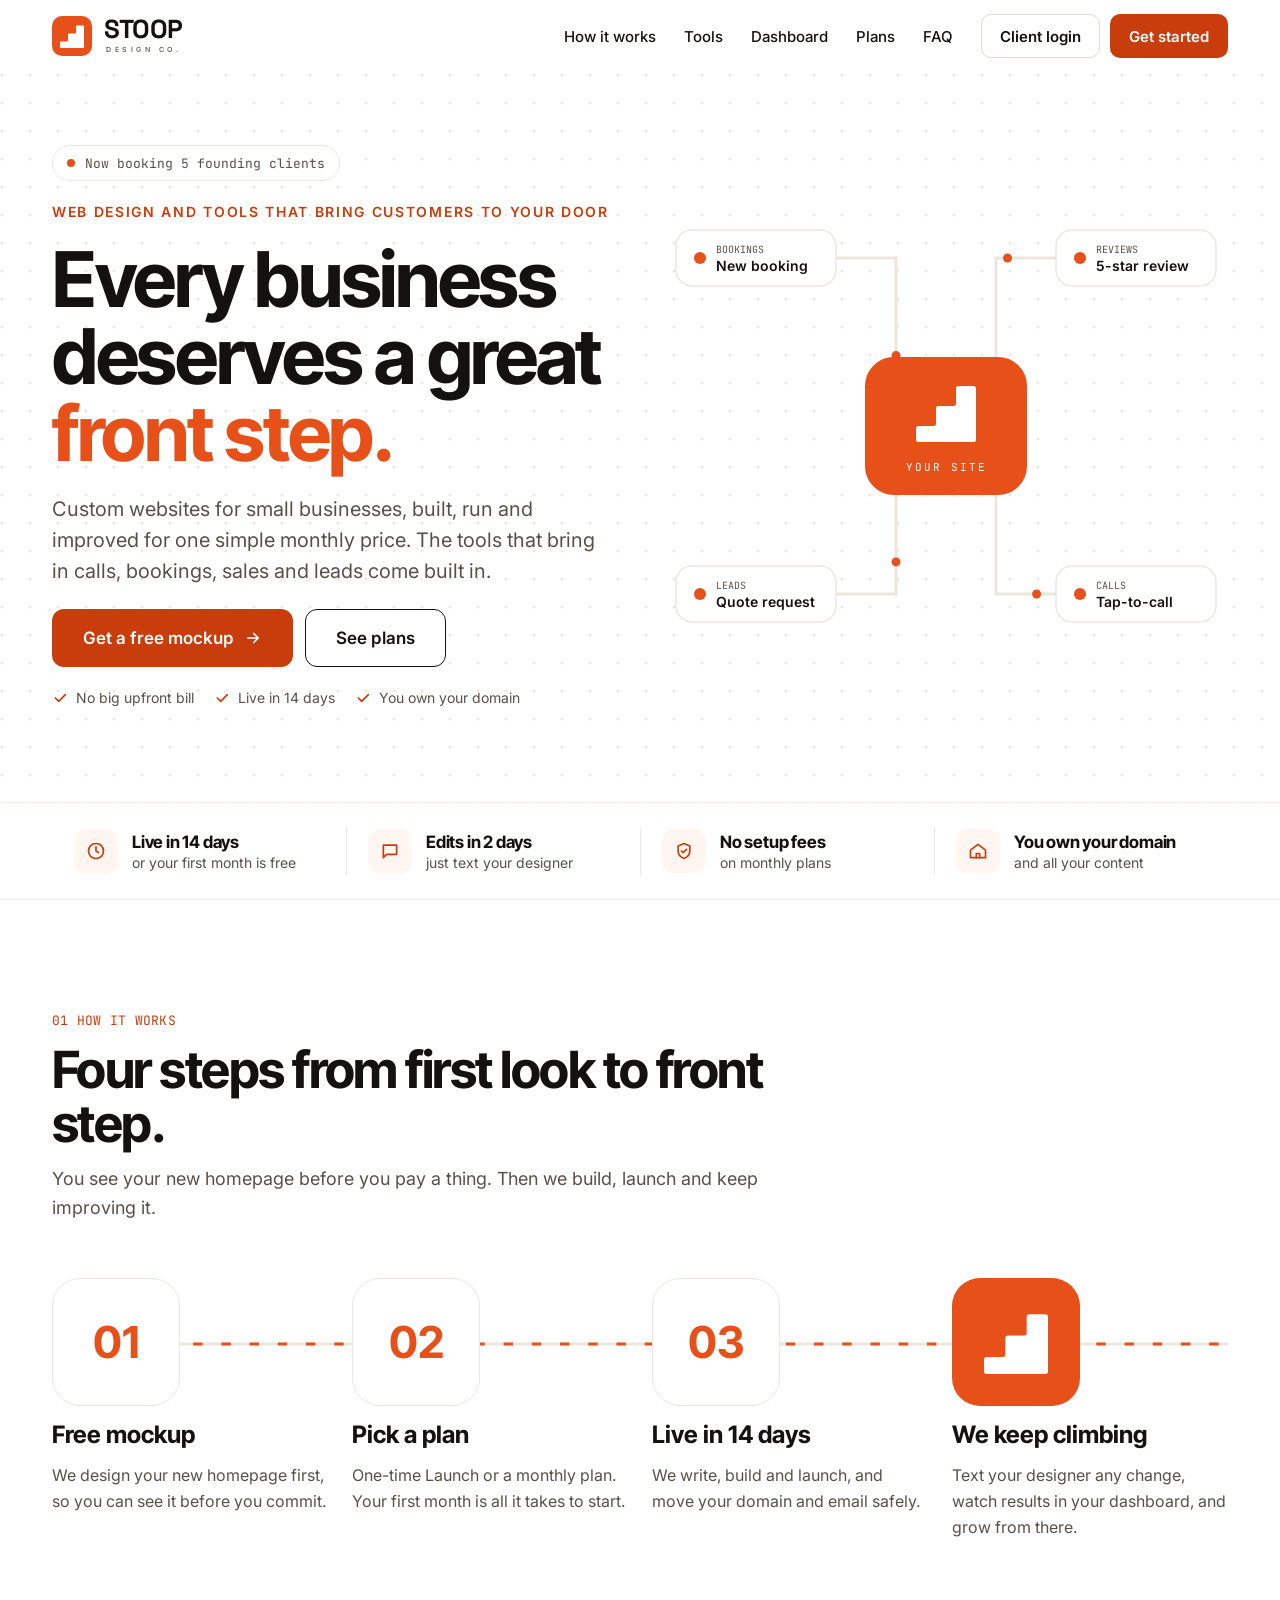
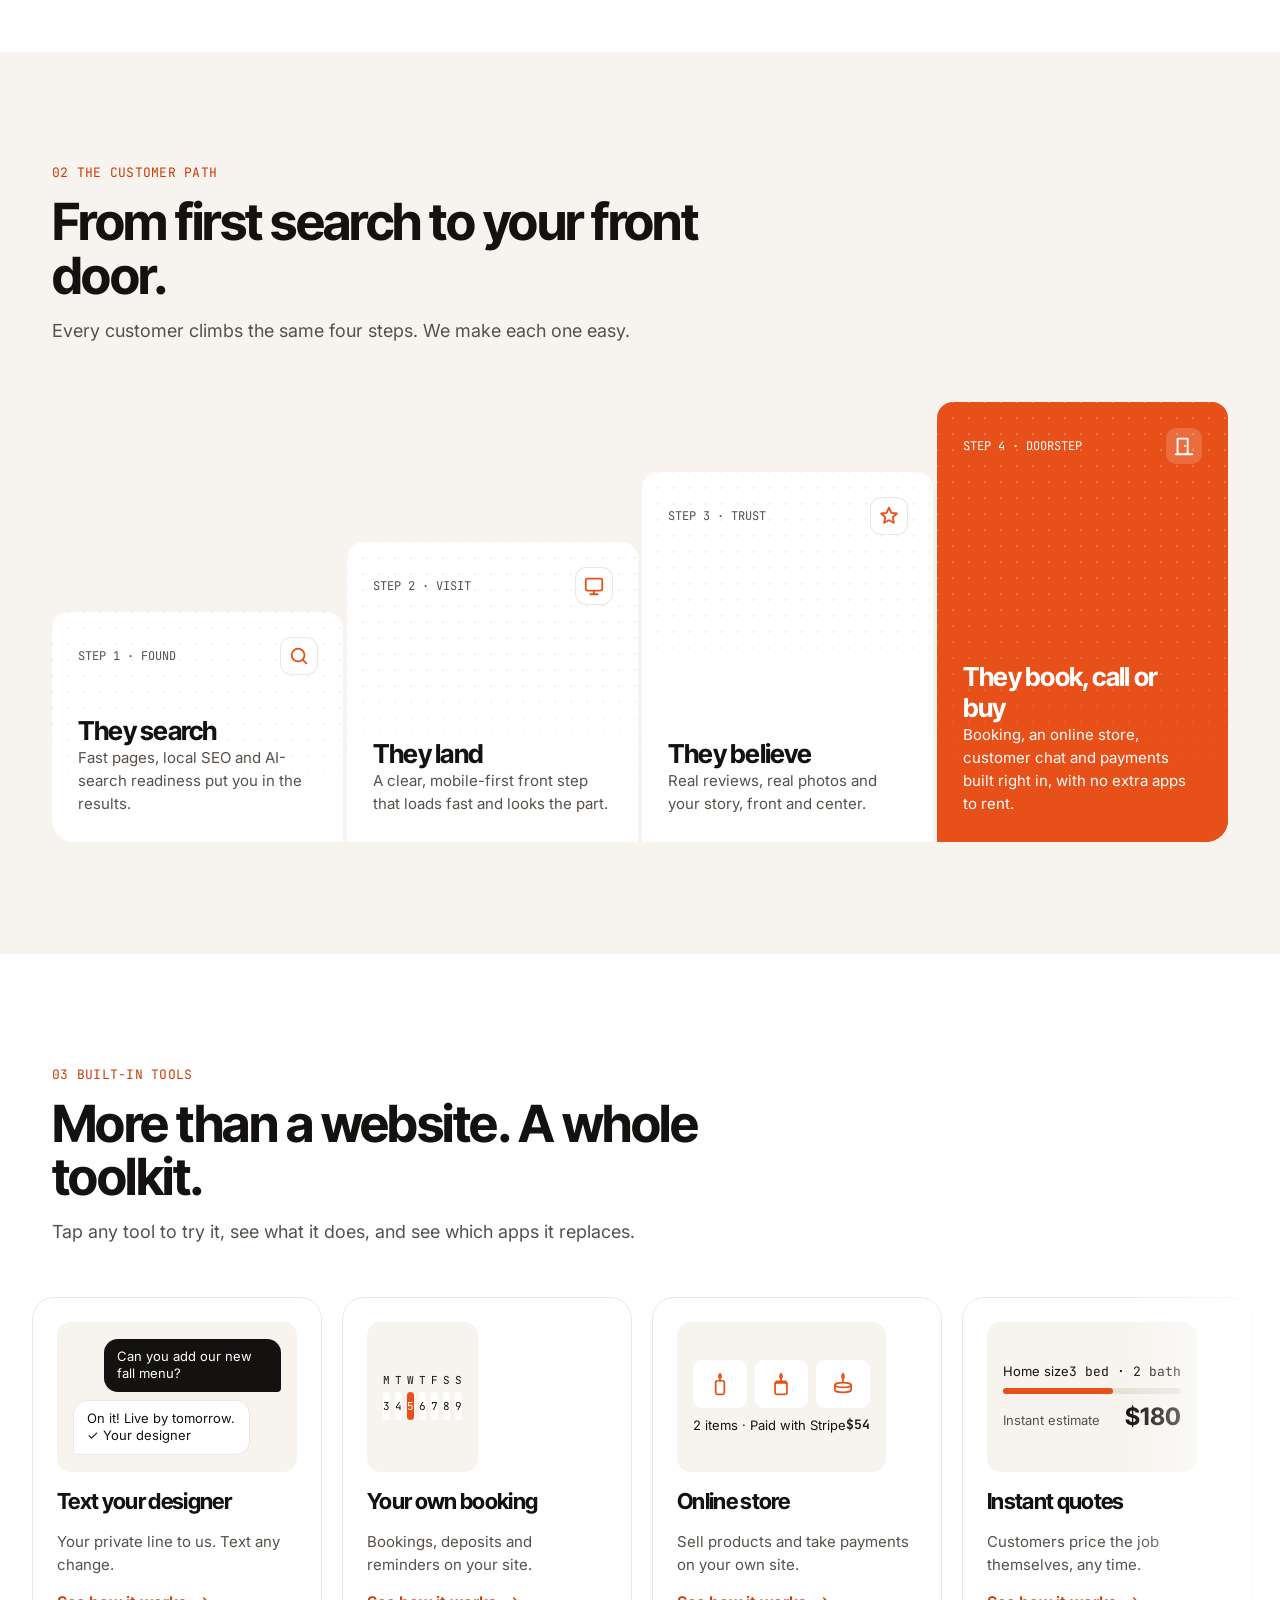
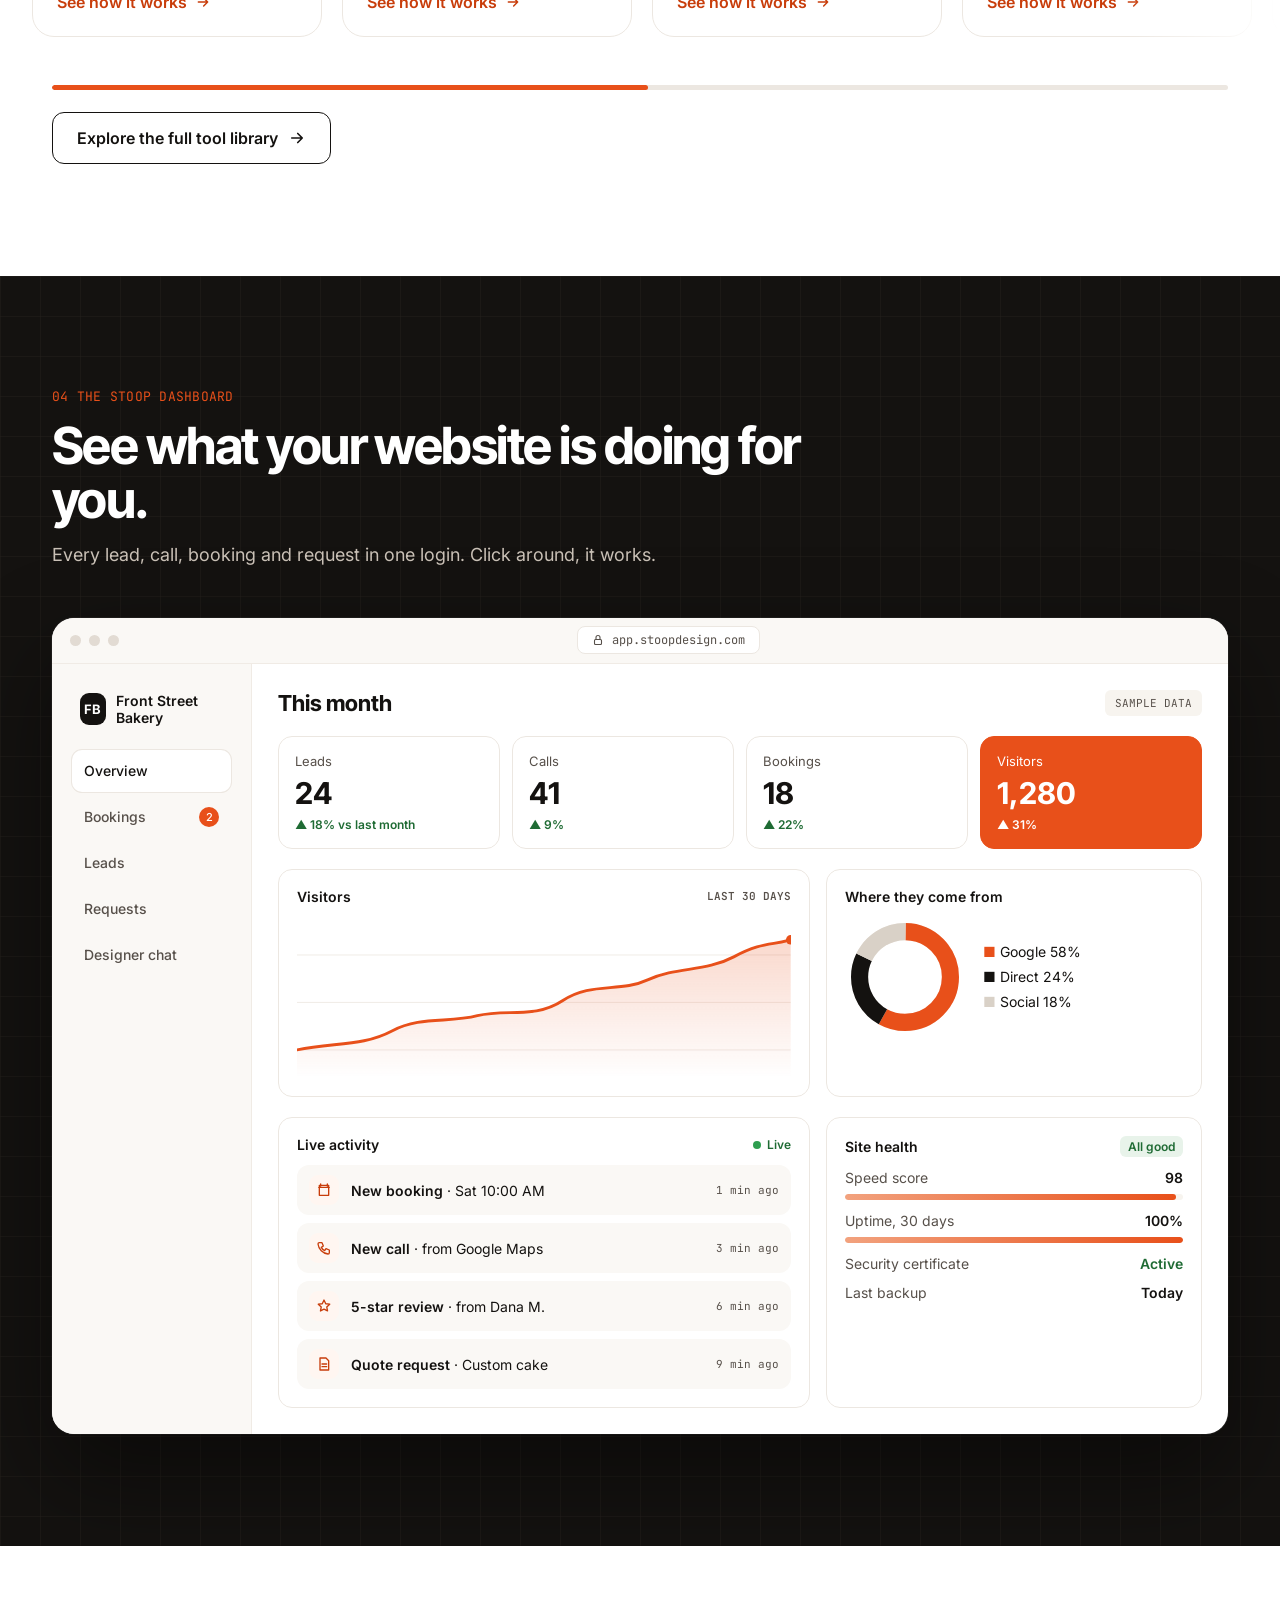
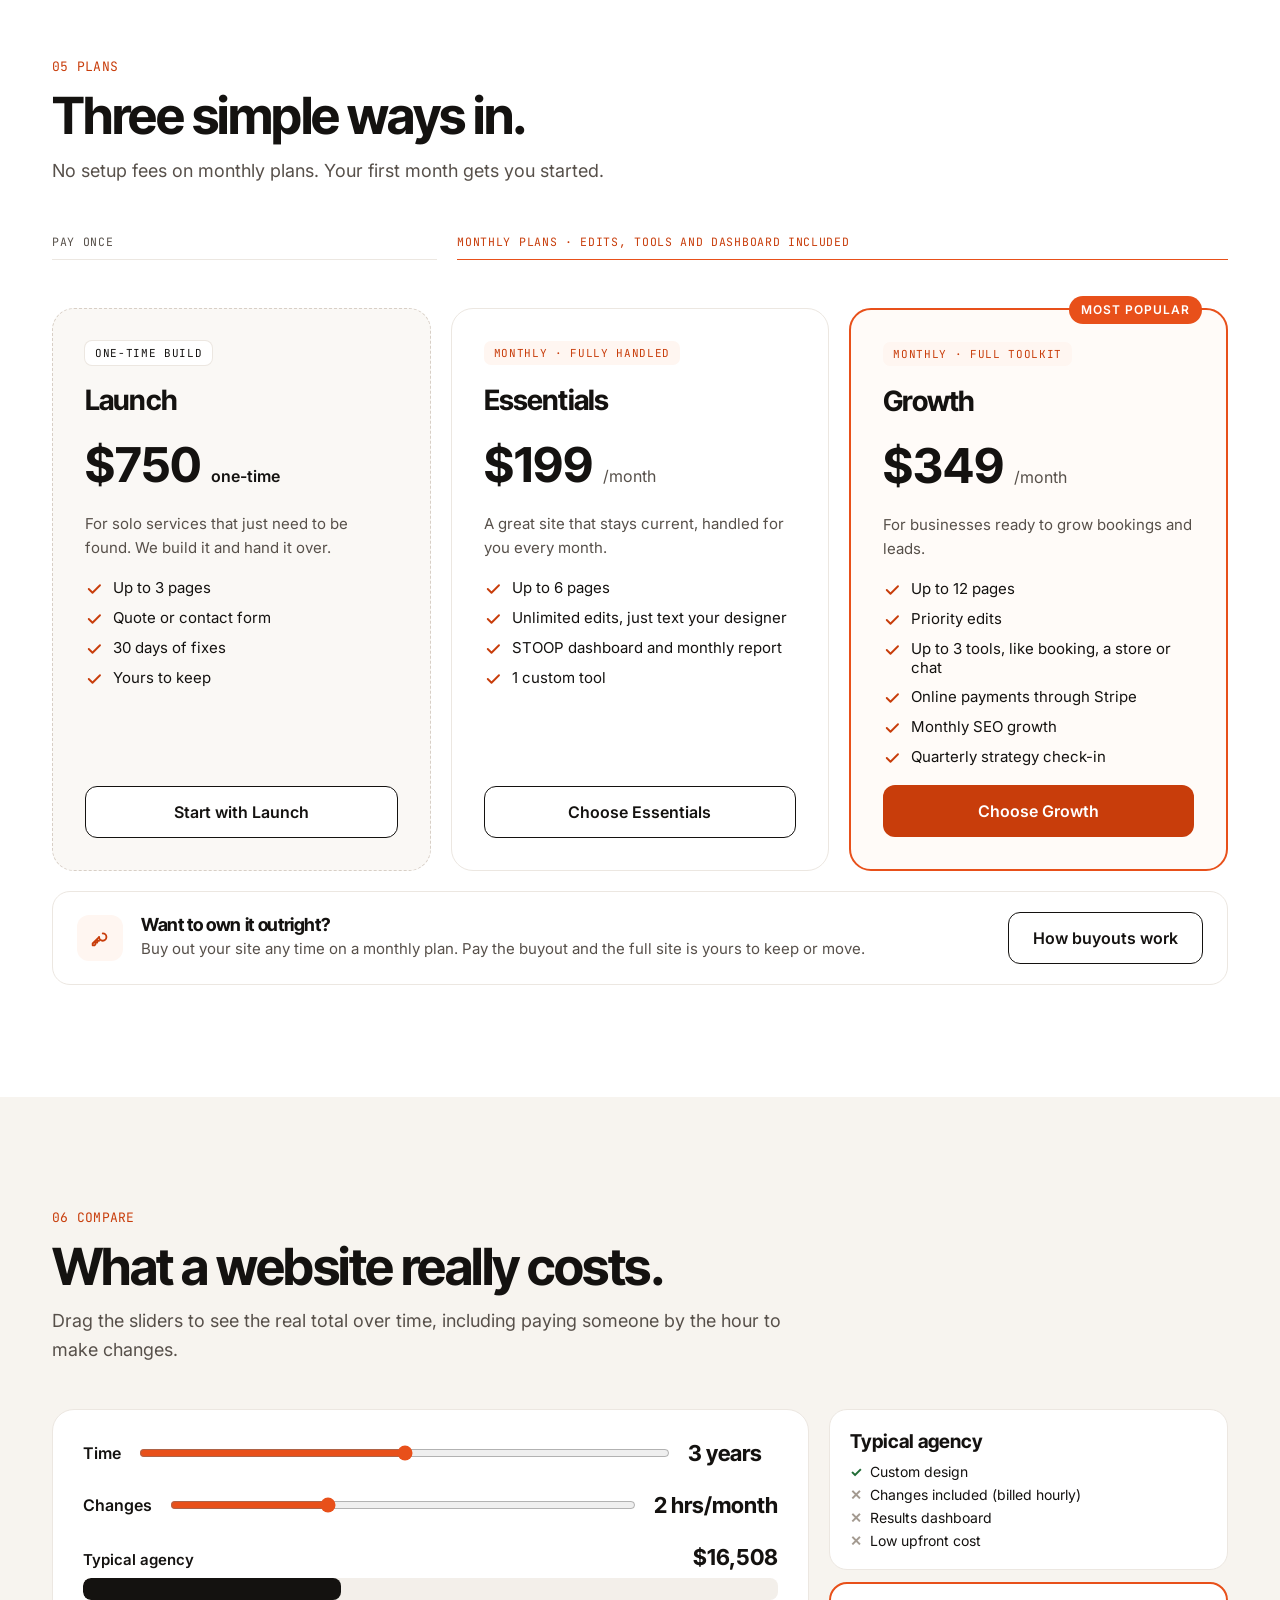
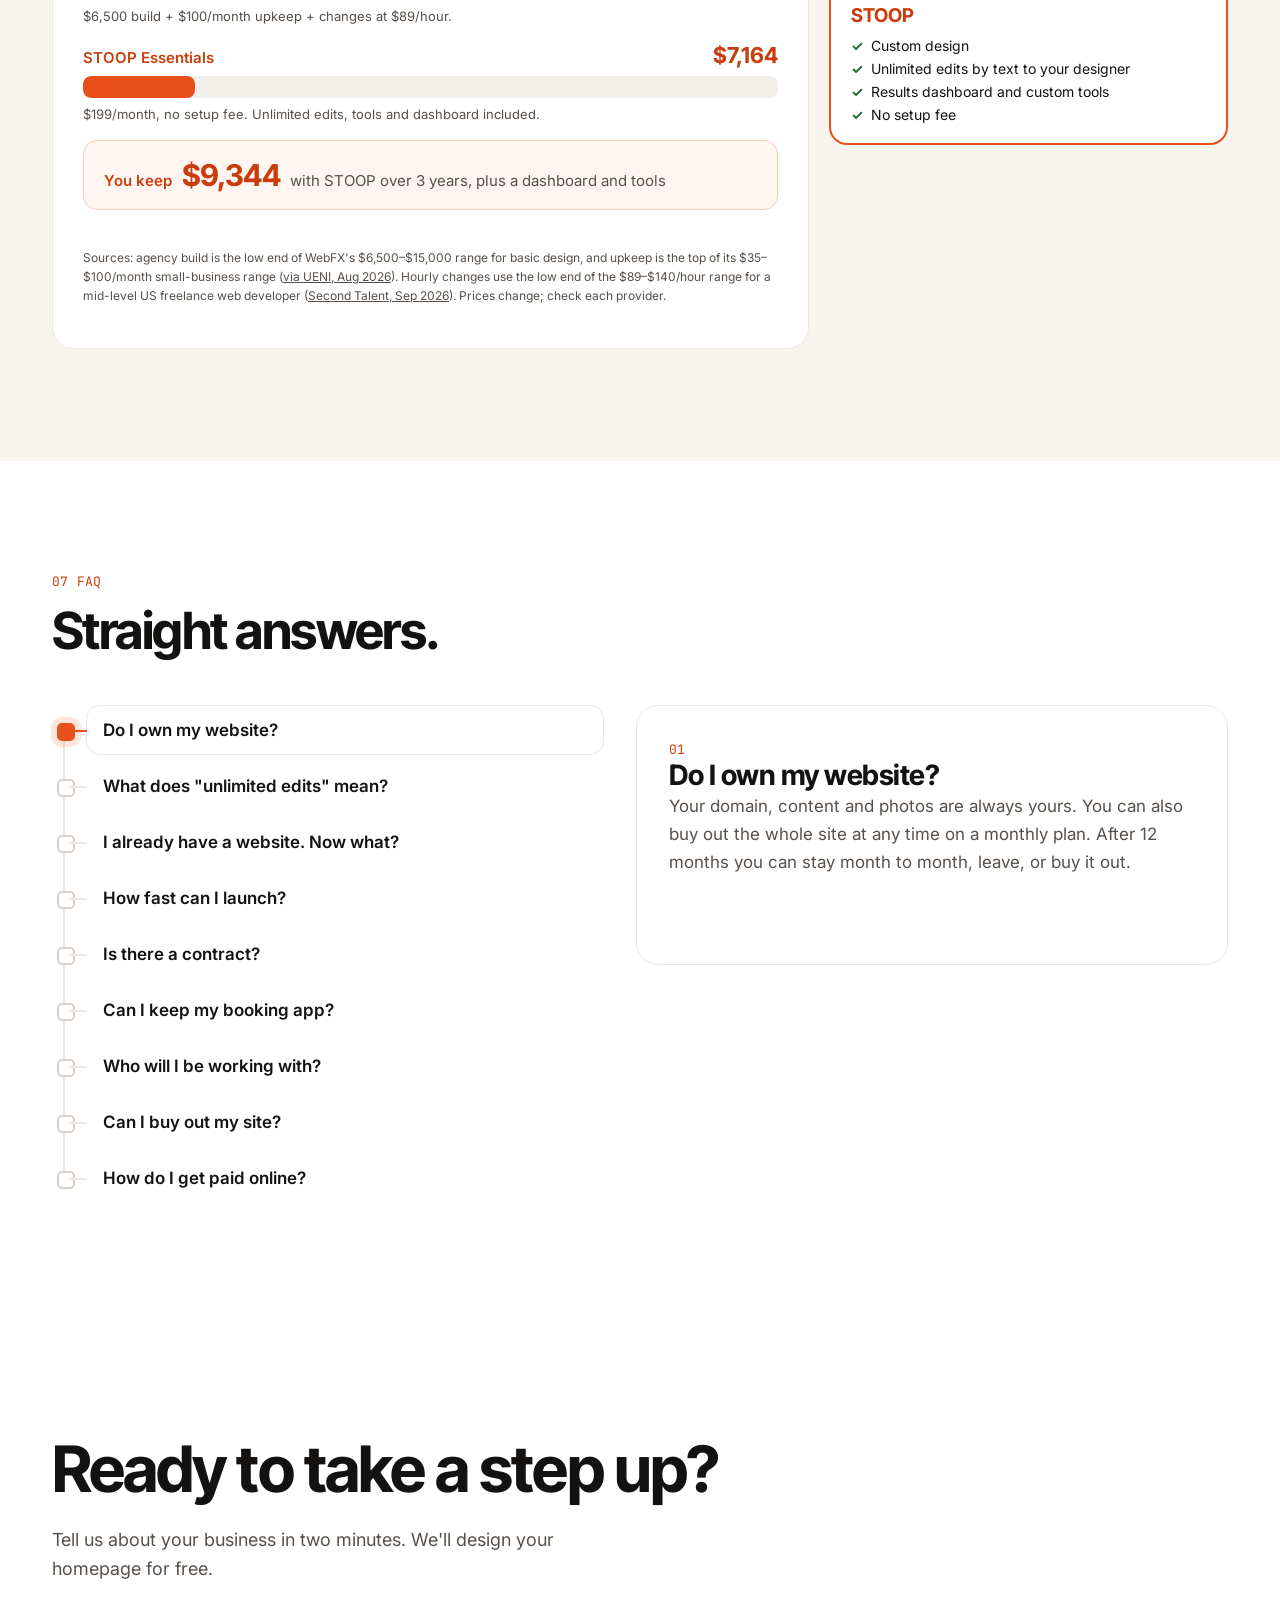
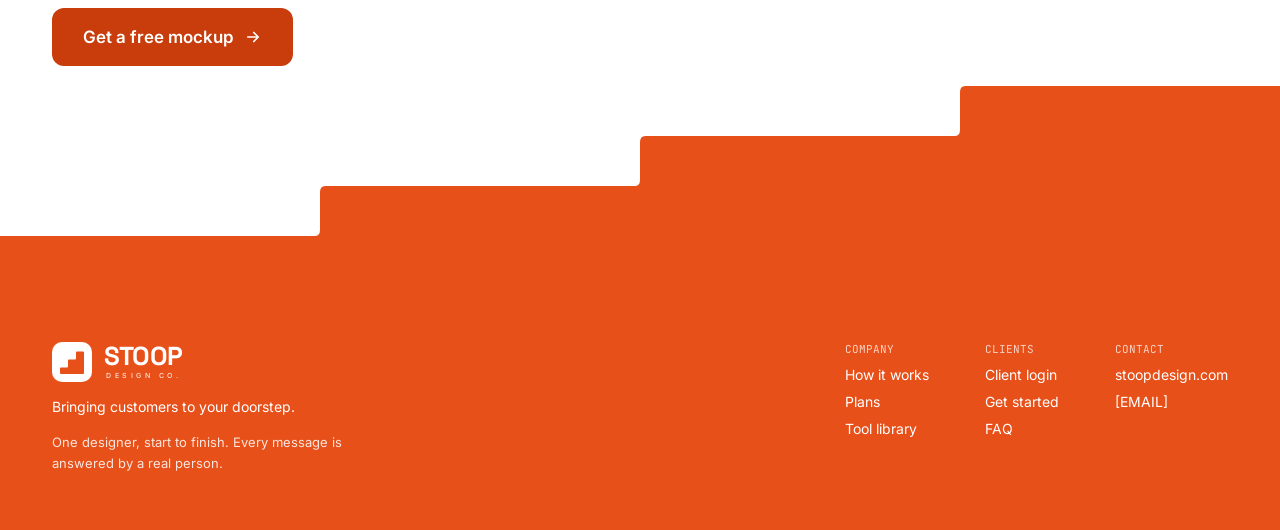
==== commit d13acb77: "Drop // labels, mobile hero spacing, smoother tool library selection, airier tool copy, fix demo inp" ====
--- a/index.html
+++ b/index.html
@@ -94,7 +94,7 @@
 
 <section id="how" class="section">
 <div class="wrap">
-<div class="sec-head reveal"><span class="eyebrow">// 01 HOW IT WORKS</span><h2 class="h2">Four steps from first look to front step.</h2><p class="lede">You see your new homepage before you pay a thing. Then we build, launch and keep improving it.</p></div>
+<div class="sec-head reveal"><span class="eyebrow">01 HOW IT WORKS</span><h2 class="h2">Four steps from first look to front step.</h2><p class="lede">You see your new homepage before you pay a thing. Then we build, launch and keep improving it.</p></div>
 <div class="reveal" style="position:relative;margin-top:56px">
 <svg class="how-trace" style="position:absolute;left:0;right:0;top:62px;width:100%;height:8px" preserveAspectRatio="none" viewBox="0 0 1000 8" aria-hidden="true"><path d="M0 4 H1000" stroke="#EDE6DE" stroke-width="3" fill="none"/><path class="flow-slow" d="M0 4 H1000" stroke="#E8501A" stroke-width="3" fill="none"/></svg>
 <ol class="how-list" style="position:relative;list-style:none;margin:0;padding:0;display:grid;grid-template-columns:repeat(auto-fit,minmax(220px,1fr));gap:24px">
@@ -109,7 +109,7 @@
 
 <section class="section" style="background:var(--warm)">
 <div class="wrap">
-<div class="sec-head reveal"><span class="eyebrow">// 02 THE CUSTOMER PATH</span><h2 class="h2">From first search to your front door.</h2><p class="lede">Every customer climbs the same four steps. We make each one easy.</p></div>
+<div class="sec-head reveal"><span class="eyebrow">02 THE CUSTOMER PATH</span><h2 class="h2">From first search to your front door.</h2><p class="lede">Every customer climbs the same four steps. We make each one easy.</p></div>
 <div class="path reveal">
 <div class="st s1 tex"><div class="st-top"><span class="mono">STEP 1 · FOUND</span><svg class="st-ic" width="22" height="22" viewBox="0 0 24 24" fill="none" stroke="currentColor" stroke-width="2" stroke-linecap="round" aria-hidden="true"><circle cx="11" cy="11" r="7"/><path d="M20 20l-4-4"/></svg></div><div><h3>They search</h3><p>Fast pages, local SEO and AI-search readiness put you in the results.</p></div></div>
 <div class="st s2 tex"><div class="st-top"><span class="mono">STEP 2 · VISIT</span><svg class="st-ic" width="22" height="22" viewBox="0 0 24 24" fill="none" stroke="currentColor" stroke-width="2" stroke-linecap="round" stroke-linejoin="round" aria-hidden="true"><rect x="3" y="4" width="18" height="13" rx="2"/><path d="M8 21h8M12 17v4"/></svg></div><div><h3>They land</h3><p>A clear, mobile-first front step that loads fast and looks the part.</p></div></div>
@@ -121,7 +121,7 @@
 
 <section id="tools" class="section">
 <div class="wrap car-head reveal">
-<div class="sec-head"><span class="eyebrow">// 03 BUILT-IN TOOLS</span><h2 class="h2">More than a website. A whole toolkit.</h2><p class="lede">Tap any tool to try it, see what it does, and see which apps it replaces.</p></div>
+<div class="sec-head"><span class="eyebrow">03 BUILT-IN TOOLS</span><h2 class="h2">More than a website. A whole toolkit.</h2><p class="lede">Tap any tool to try it, see what it does, and see which apps it replaces.</p></div>
 
 </div>
 <div class="car-track" id="carTrack">
@@ -145,7 +145,7 @@
 <section id="dashboard" class="section dash-sec">
 <svg class="dash-grid-bg" aria-hidden="true"><defs><pattern id="grid" width="40" height="40" patternUnits="userSpaceOnUse"><path d="M40 0H0V40" fill="none" stroke="#24201C" stroke-width="1"/></pattern></defs><rect width="100%" height="100%" fill="url(#grid)"/></svg>
 <div class="wrap" style="position:relative">
-<div class="sec-head reveal"><span class="eyebrow" style="color:var(--orange)">// 04 THE STOOP DASHBOARD</span><h2 class="h2">See what your website is doing for you.</h2><p class="lede">Every lead, call, booking and request in one login. Click around, it works.</p></div>
+<div class="sec-head reveal"><span class="eyebrow" style="color:var(--orange)">04 THE STOOP DASHBOARD</span><h2 class="h2">See what your website is doing for you.</h2><p class="lede">Every lead, call, booking and request in one login. Click around, it works.</p></div>
 <div class="browser reveal" id="dash">
 <div class="browser-bar"><i></i><i></i><i></i><span class="url"><svg width="12" height="12" viewBox="0 0 24 24" fill="none" stroke="#57504A" stroke-width="2.2" aria-hidden="true"><rect x="5" y="11" width="14" height="10" rx="2"/><path d="M8 11V7a4 4 0 0 1 8 0v4"/></svg>app.stoopdesign.com</span></div>
 <div class="app">
@@ -229,7 +229,7 @@
 
 <section id="plans" class="section">
 <div class="wrap">
-<div class="sec-head reveal"><span class="eyebrow">// 05 PLANS</span><h2 class="h2">Three simple ways in.</h2><p class="lede">No setup fees on monthly plans. Your first month gets you started.</p></div>
+<div class="sec-head reveal"><span class="eyebrow">05 PLANS</span><h2 class="h2">Three simple ways in.</h2><p class="lede">No setup fees on monthly plans. Your first month gets you started.</p></div>
 <div class="plan-groups reveal" aria-hidden="true"><span>Pay once</span><span>Monthly plans · edits, tools and dashboard included</span></div>
 <div class="plan-switch" role="tablist" aria-label="Plans"><button class="on" data-i="0">Launch</button><button data-i="1">Essentials</button><button data-i="2">Growth</button></div>
 <div class="plans reveal" id="plansTrack">
@@ -249,7 +249,7 @@
 
 <section class="section" style="background:var(--warm)">
 <div class="wrap">
-<div class="sec-head reveal"><span class="eyebrow">// 06 COMPARE</span><h2 class="h2">What a website really costs.</h2><p class="lede">Drag the sliders to see the real total over time, including paying someone by the hour to make changes.</p></div>
+<div class="sec-head reveal"><span class="eyebrow">06 COMPARE</span><h2 class="h2">What a website really costs.</h2><p class="lede">Drag the sliders to see the real total over time, including paying someone by the hour to make changes.</p></div>
 <div class="cmp reveal">
 <div class="cmp-main">
 <div class="yr"><label for="years">Time</label><input class="range" type="range" id="years" min="1" max="5" step="1" value="3" style="flex:1;min-width:180px"><output id="yearsOut" for="years">3 years</output></div>
@@ -272,7 +272,7 @@
 
 <section id="faq" class="section">
 <div class="wrap">
-<div class="sec-head reveal"><span class="eyebrow">// 07 FAQ</span><h2 class="h2">Straight answers.</h2></div>
+<div class="sec-head reveal"><span class="eyebrow">07 FAQ</span><h2 class="h2">Straight answers.</h2></div>
 <div class="faq reveal">
 <div class="faq-list" id="faqList">
 <div class="faq-trace" aria-hidden="true"><i id="faqFill"></i></div>
@@ -286,7 +286,7 @@
 <button class="faq-q" aria-expanded="false">Can I buy out my site?</button><div class="faq-a-inline">Yes, any time on a monthly plan. You pay a one-time buyout, we hand over the full site files and help you move it wherever you want. No hard feelings.</div>
 <button class="faq-q" aria-expanded="false">How do I get paid online?</button><div class="faq-a-inline">Through Stripe. Store orders, deposits and gift cards are paid on your site and go straight to your bank account. Stripe takes its standard processing fee per sale.</div>
 </div>
-<div class="faq-panel" aria-live="polite"><div class="swap" id="faqSwap"><span class="eyebrow" id="faqNum">// 01</span><h3 id="faqQ">Do I own my website?</h3><p id="faqA">Your domain, content and photos are always yours. After 12 months you can stay month to month, leave, or buy the full site files.</p></div></div>
+<div class="faq-panel" aria-live="polite"><div class="swap" id="faqSwap"><span class="eyebrow" id="faqNum">01</span><h3 id="faqQ">Do I own my website?</h3><p id="faqA">Your domain, content and photos are always yours. After 12 months you can stay month to month, leave, or buy the full site files.</p></div></div>
 </div>
 </div>
 </section>
--- a/assets/styles.css
+++ b/assets/styles.css
@@ -670,3 +670,59 @@
 }
 @media (max-width:900px){.lib-in{grid-template-columns:minmax(0,1fr)}.lib-side,.lib-detail{min-width:0}.lib-list,.lib-filter{min-width:0;max-width:100%}}
 @media (max-width:700px){.ld-grid{grid-template-columns:minmax(0,1fr)}.custom{justify-content:flex-start}}
+
+/* ===== round 6 ===== */
+/* inputs never spill out of a demo */
+.fld{min-width:0}
+.fld input,.fld textarea{width:100%;min-width:0;box-sizing:border-box}
+.fgrid>*{min-width:0}
+/* library: sliding category pill */
+.lib-filter{position:relative;isolation:isolate}
+.lib-filter button,.lib-filter button.on{background:transparent;border-color:transparent;position:relative;z-index:1;transition:color .3s}
+.lib-filter button{border:1.5px solid var(--line)}
+.lib-filter button.on{color:#fff;border-color:transparent}
+.lib-pill{position:absolute;left:0;top:0;border-radius:17px;background:var(--ink);z-index:0;transition:transform .4s cubic-bezier(.2,.8,.2,1),width .4s cubic-bezier(.2,.8,.2,1),height .4s;pointer-events:none}
+/* library: sliding highlight behind the active tool */
+.lib-list{position:relative;isolation:isolate}
+.lib-item,.lib-item.on{position:relative;z-index:1;border-color:transparent;background:transparent;box-shadow:none}
+.lib-item:hover{background:rgba(250,248,245,.8)}
+.lib-item.on:hover{background:transparent}
+.lib-item.on b{color:var(--deep)}
+.lib-item .lib-ic{transition:background .35s,color .35s,transform .35s}
+.lib-item.on .lib-ic{transform:scale(1.06)}
+.lib-hl{position:absolute;left:0;top:0;border-radius:14px;background:#fff;border:1.5px solid var(--orange);box-shadow:0 10px 26px rgba(232,80,26,.12);z-index:0;transition:transform .45s cubic-bezier(.2,.8,.2,1),width .45s cubic-bezier(.2,.8,.2,1),height .45s cubic-bezier(.2,.8,.2,1);pointer-events:none;box-sizing:border-box}
+/* library: crossfade between tools */
+.lib-detail{transition:opacity .17s ease,transform .17s ease}
+.lib-detail.leaving{opacity:0;transform:translateY(8px)}
+.lib-detail.entering{animation:ldIn .4s cubic-bezier(.2,.8,.2,1) both}
+@keyframes ldIn{from{opacity:0;transform:translateY(12px)}to{opacity:1;transform:none}}
+/* library: calmer, airier text */
+.ld-info{gap:34px!important}
+.ld-info .lede{font-size:17px!important;line-height:1.75;color:#2B2622;max-width:46ch}
+.ld-info .dlg-sec{gap:16px}
+.ld-info .dlg-list{gap:16px;font-size:15px;line-height:1.6;color:#3D3730}
+.ld-info .dlg-sub{letter-spacing:.08em}
+.gone-chips{display:flex;flex-wrap:wrap;gap:8px}
+.gone-chips s{display:inline-flex;align-items:center;min-height:32px;padding:5px 12px;border-radius:16px;background:#FAF8F5;font-size:13.5px;line-height:1.35;color:var(--muted);text-decoration-color:rgba(232,80,26,.55);text-decoration-thickness:1.5px}
+.ld-flow li span:last-child,.ld-plan p{line-height:1.65}
+@media (max-width:900px){
+  .lib-filter button{border-color:var(--line)}
+  .lib-filter button.on{border-color:transparent}
+  .lib-list{scroll-snap-type:x proximity}
+  .lib-item{scroll-snap-align:center;border:1.5px solid var(--line)}
+  .lib-item.on{border-color:transparent}
+  .lib-hl{border-radius:14px}
+}
+@media (max-width:700px){
+  .lib-stats{flex-wrap:nowrap;gap:6px}
+  .lib-stats span{height:34px;padding:0 11px;font-size:12.5px;white-space:nowrap}
+  .lib-detail{gap:26px}
+  .ld-info{padding-top:10px!important}
+  /* hero: drop the check row, give the buttons room */
+  .checks{display:none!important}
+  .hero-in{padding-bottom:52px}
+  .promise-in{padding-top:6px;padding-bottom:6px}
+  #how.section{padding-top:64px}
+}
+.lib-stats i{font-style:normal}
+@media (hover:none){.lib-filter button:hover{border-color:var(--line);color:var(--muted)}.lib-filter button.on:hover{border-color:transparent;color:#fff}}
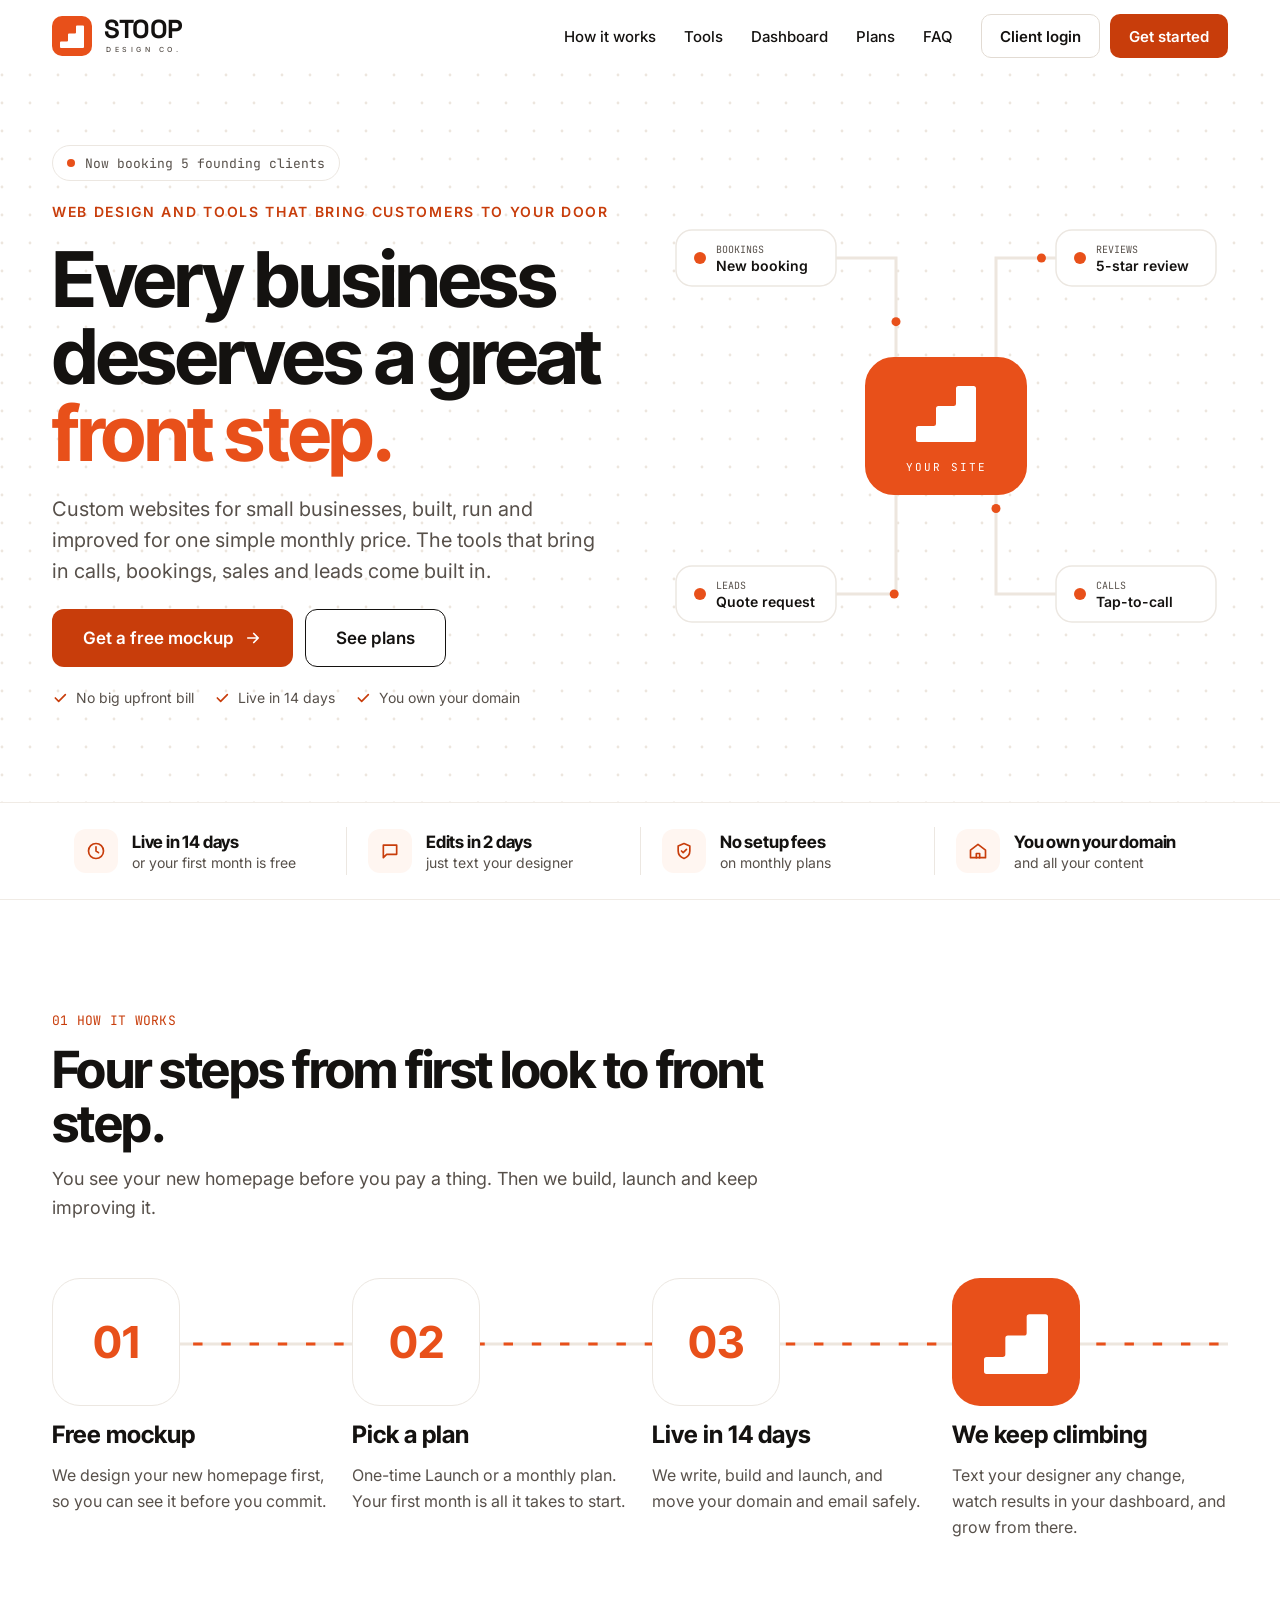
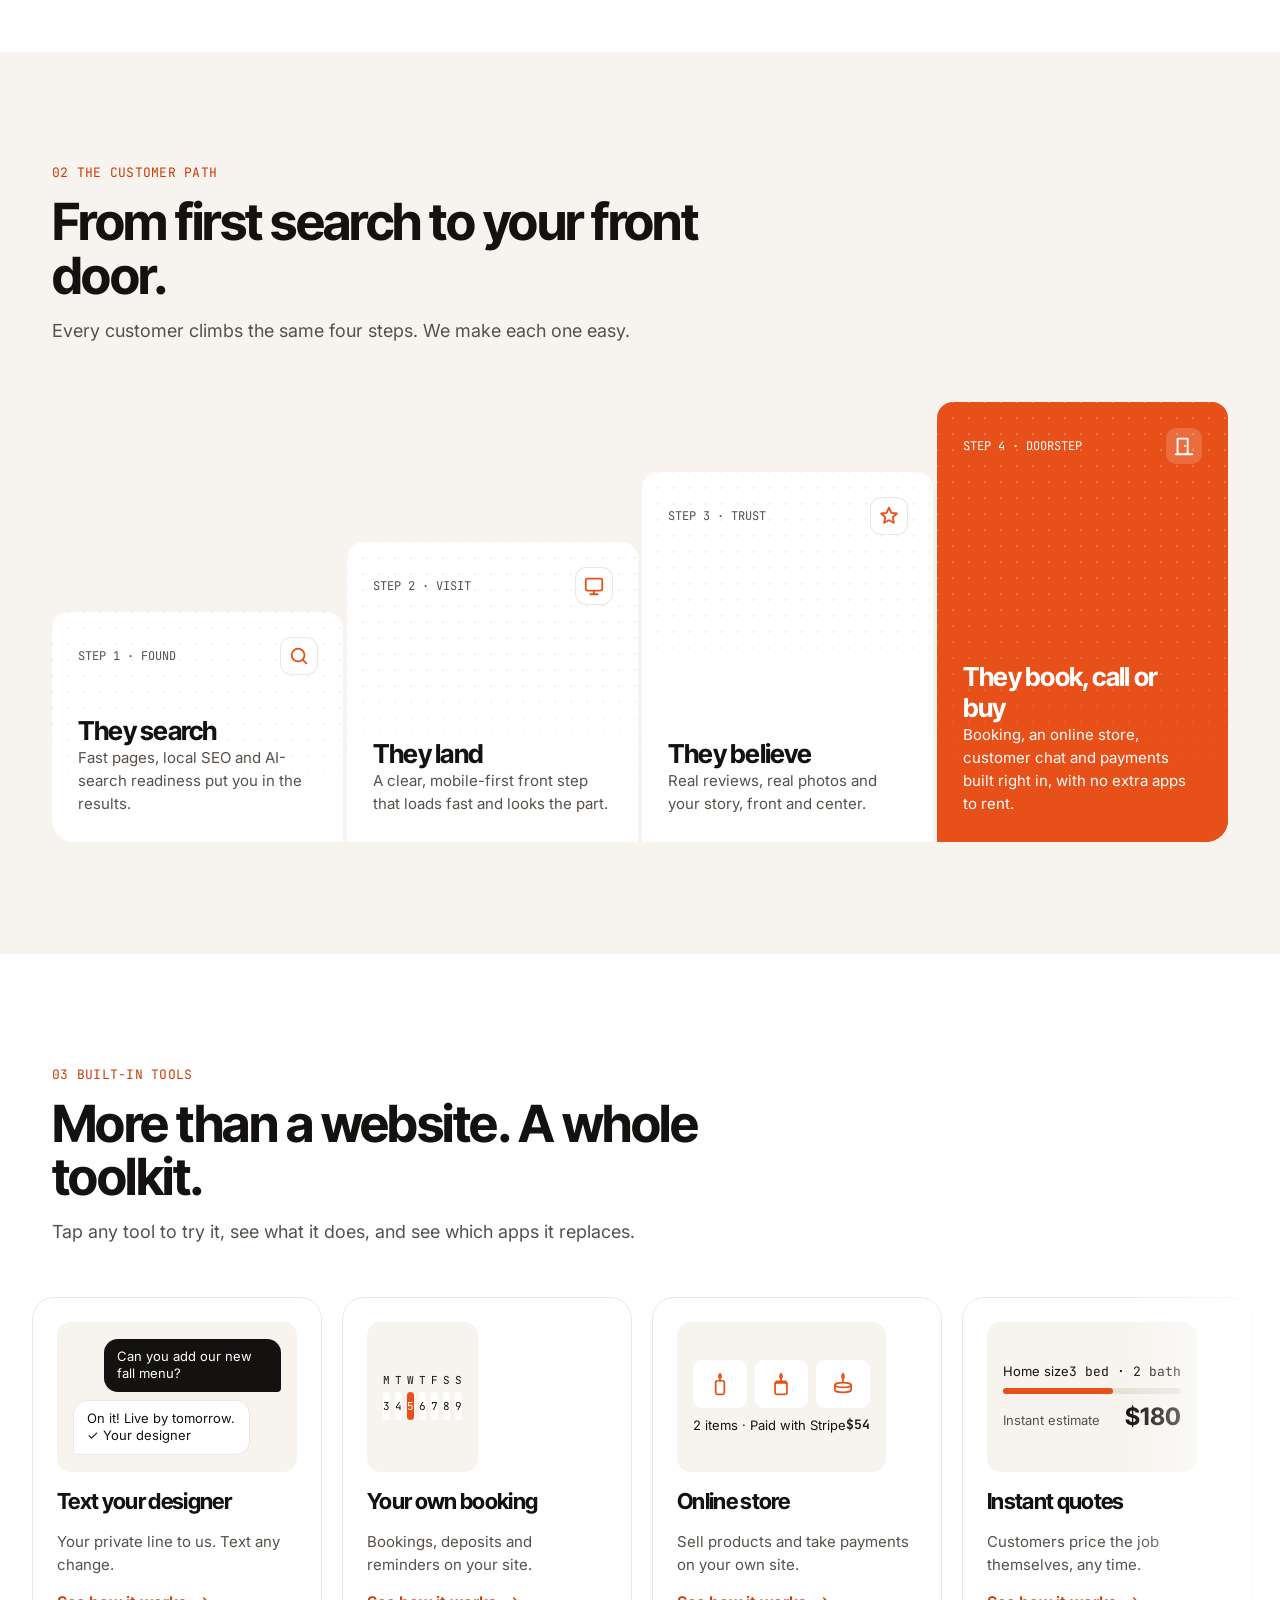
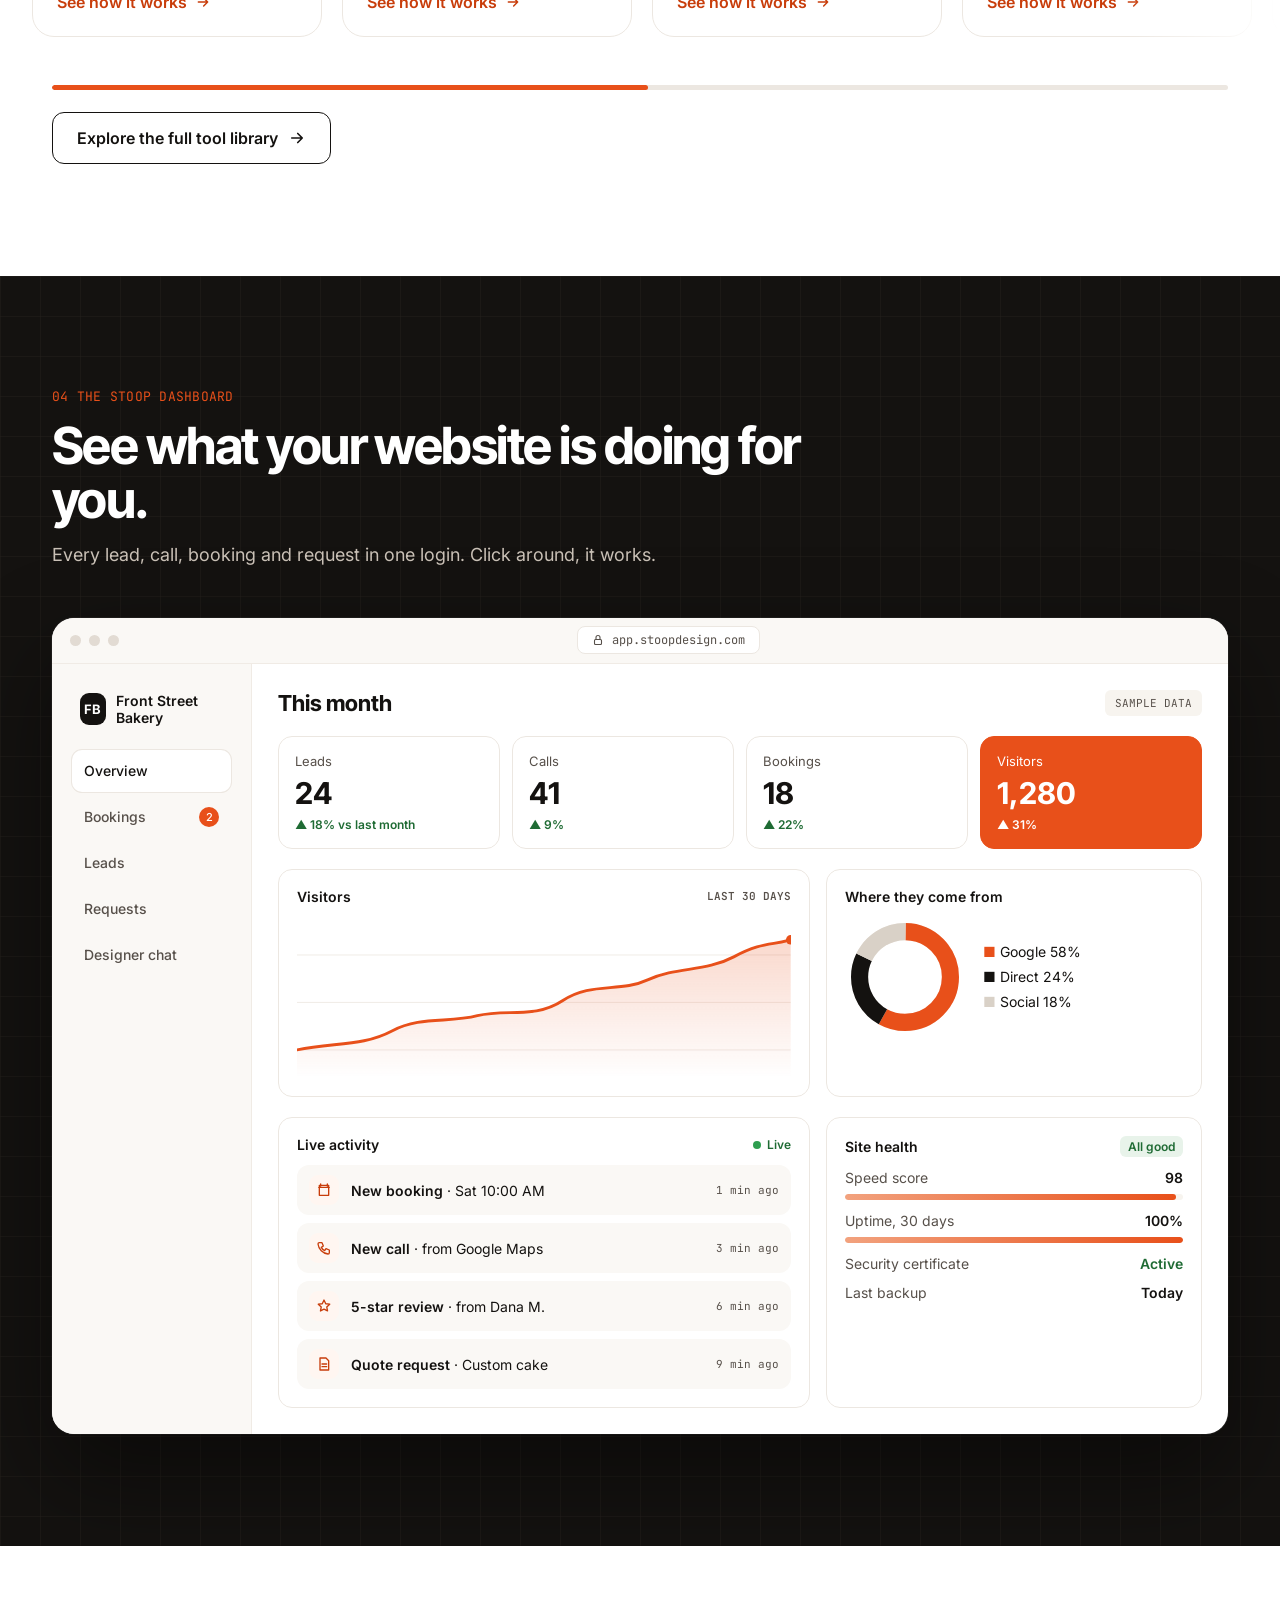
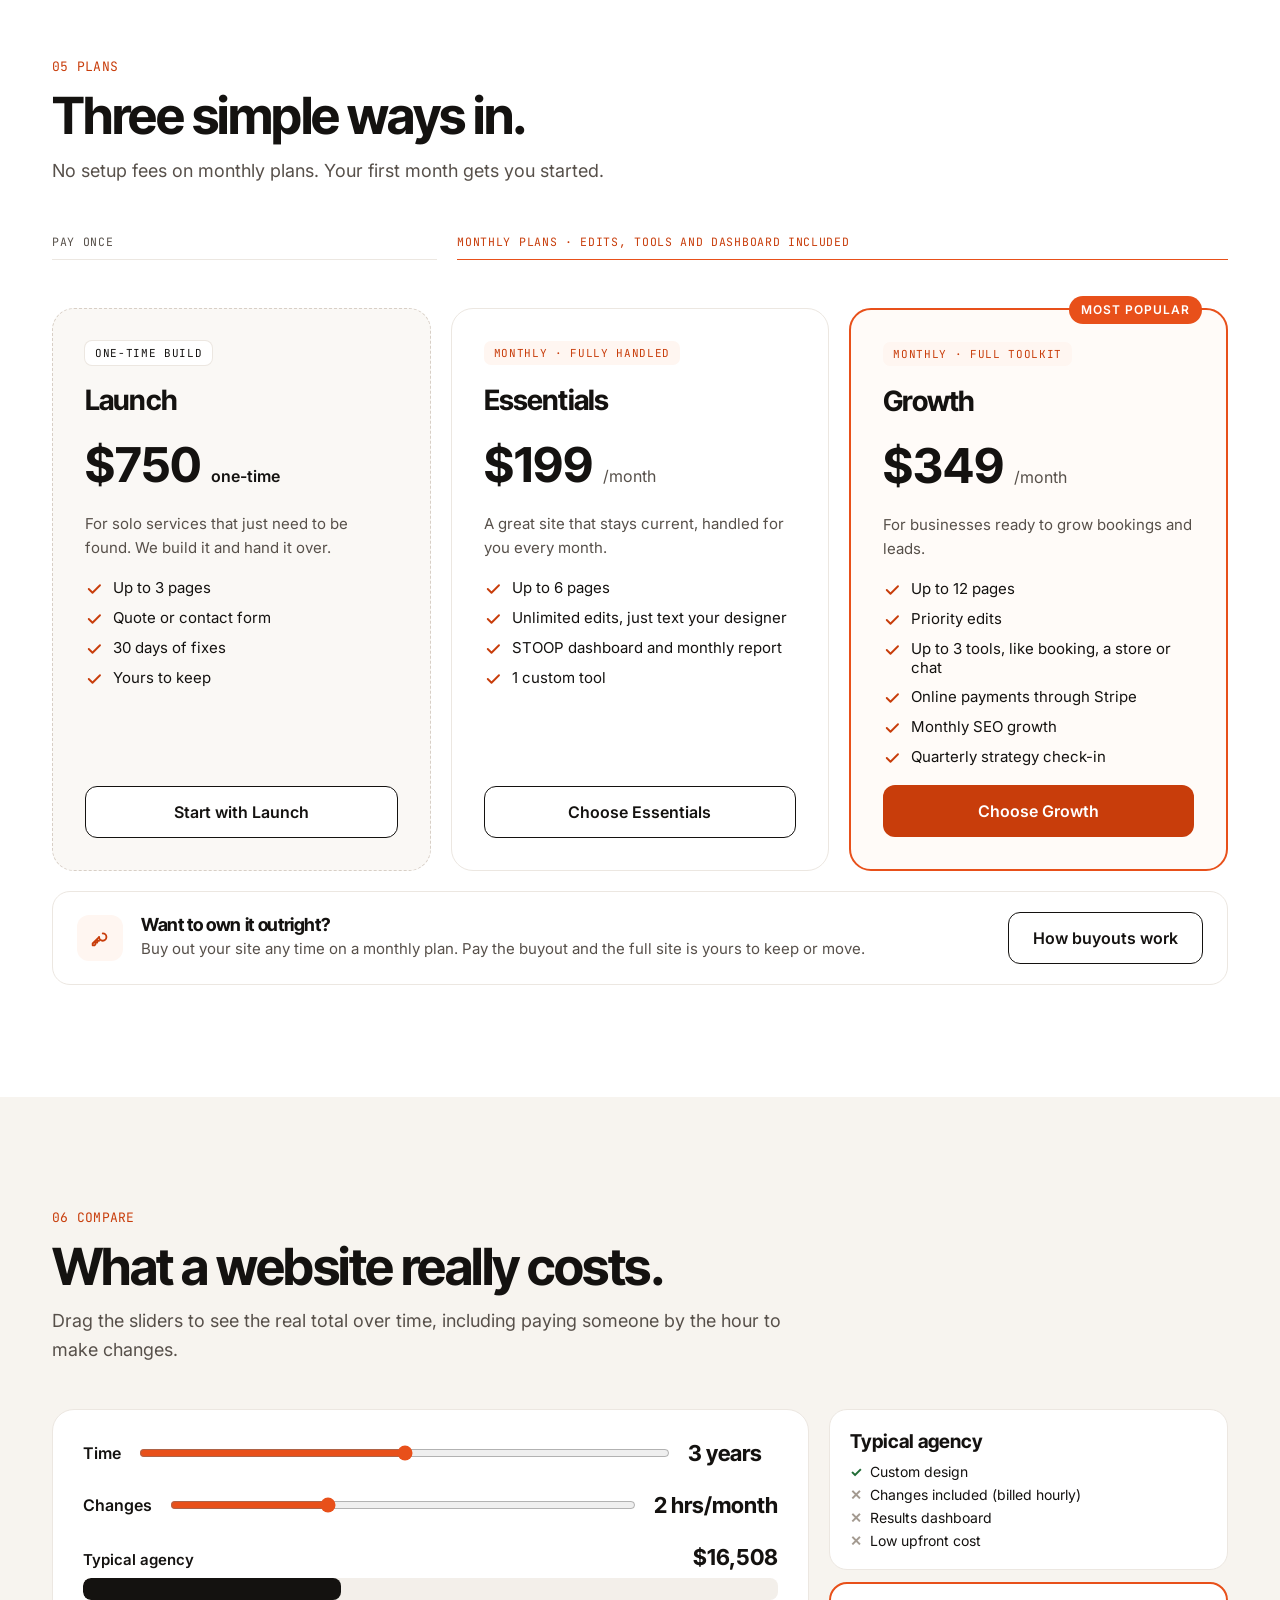
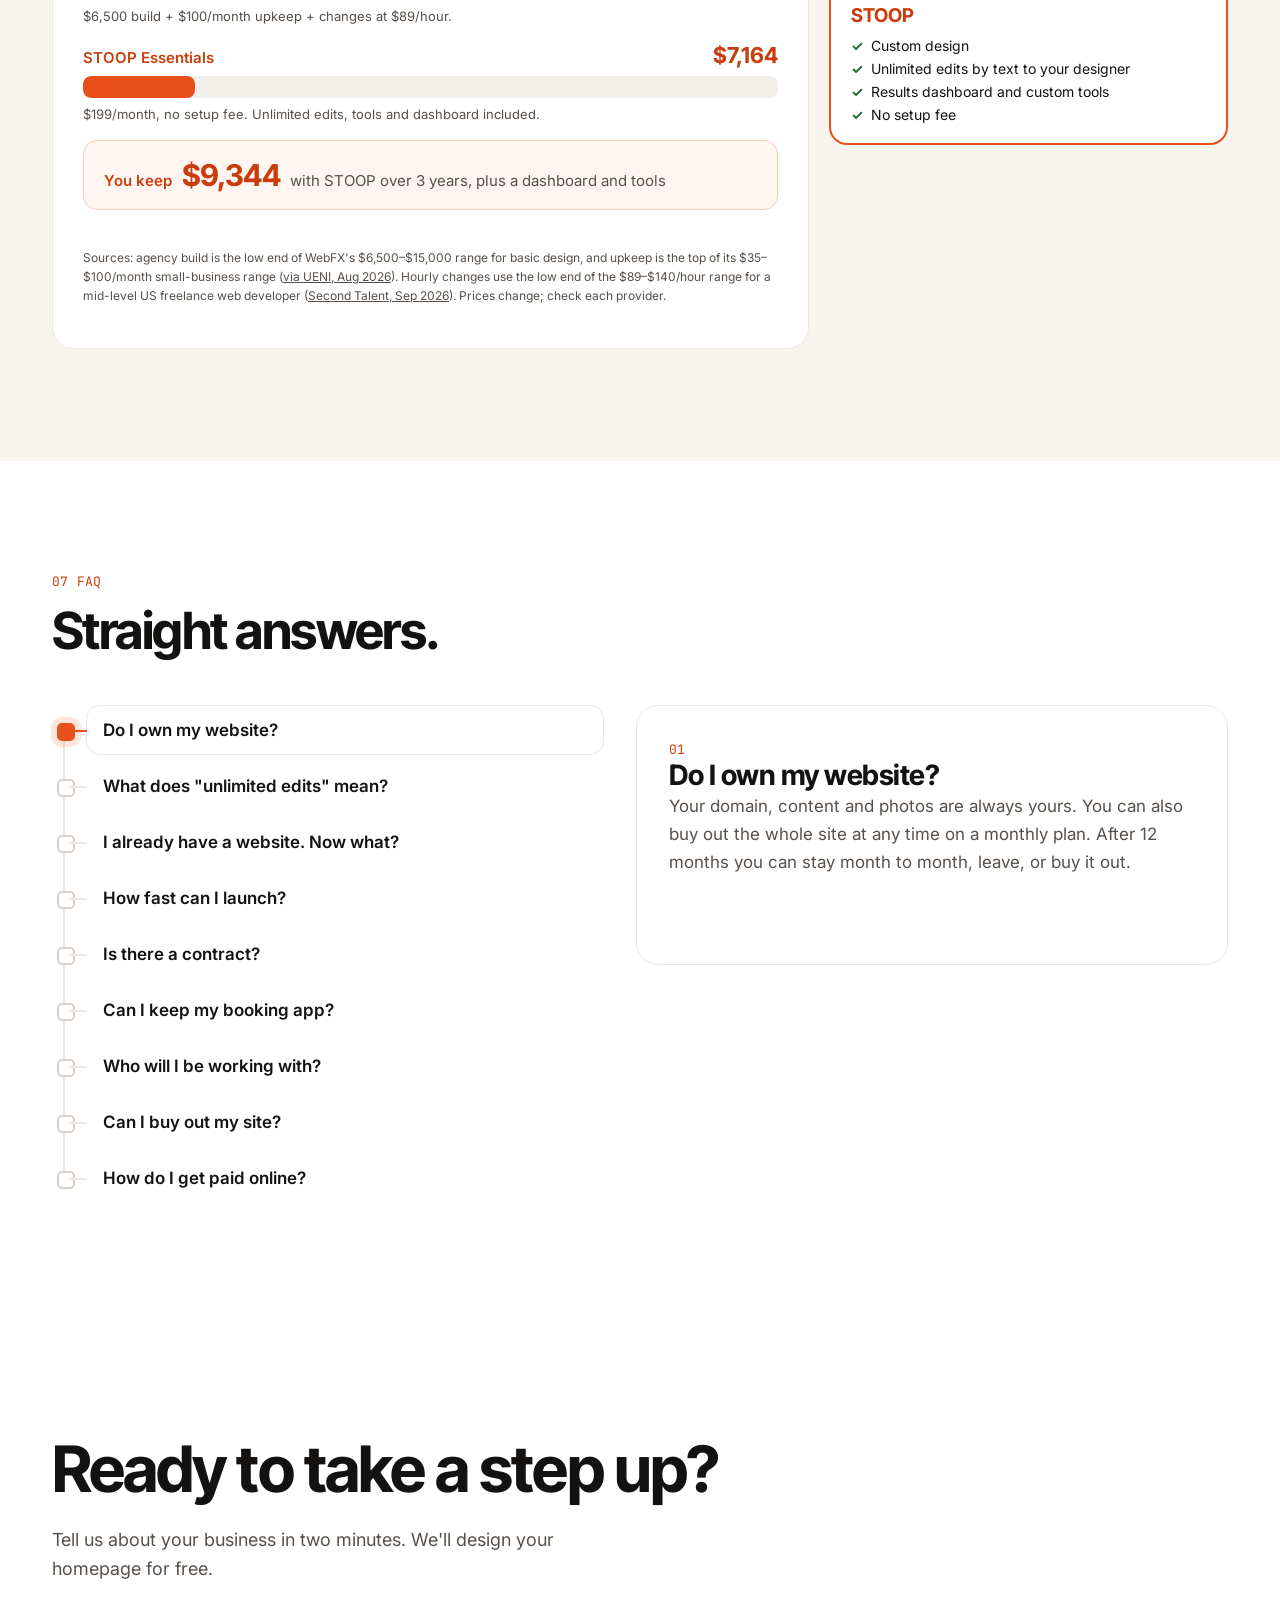
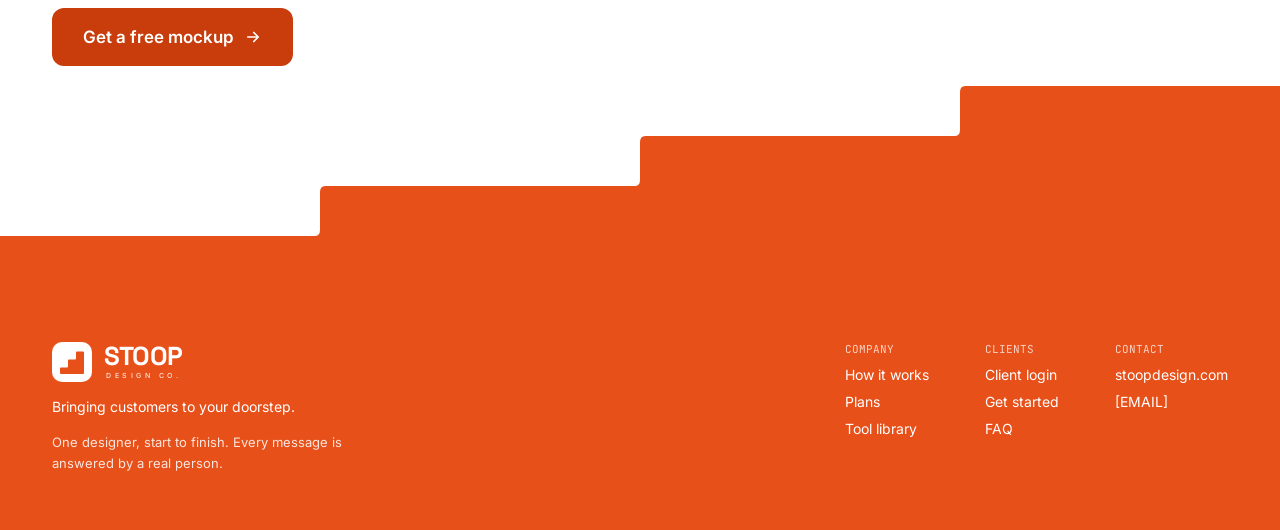
==== commit a100f0d6: "Add STOOP app: admin back office and client dashboard template (demo data layer, privacy grants) - a" ====
--- a/index.html
+++ b/index.html
@@ -31,7 +31,7 @@
 <a href="#faq">FAQ</a>
 </nav>
 <div class="hdr-cta">
-<a href="#dashboard" class="btn btn-ghost btn-sm">Client login</a>
+<a href="app/" class="btn btn-ghost btn-sm">Client login</a>
 <a href="get-started.html" class="btn btn-primary btn-sm">Get started</a>
 </div>
 <button class="menu-btn" id="menuBtn" aria-label="Open menu" aria-expanded="false"><svg width="20" height="20" viewBox="0 0 24 24" fill="none" stroke="#141210" stroke-width="2.2" stroke-linecap="round" aria-hidden="true"><path d="M4 7h16M4 12h16M4 17h16"/></svg></button>
@@ -310,7 +310,7 @@
 </div>
 <div class="foot-cols">
 <div><span class="mono">COMPANY</span><a href="#how">How it works</a><a href="#plans">Plans</a><a href="tools.html">Tool library</a></div>
-<div><span class="mono">CLIENTS</span><a href="#dashboard">Client login</a><a href="get-started.html">Get started</a><a href="#faq">FAQ</a></div>
+<div><span class="mono">CLIENTS</span><a href="app/">Client login</a><a href="get-started.html">Get started</a><a href="#faq">FAQ</a></div>
 <div><span class="mono">CONTACT</span><span>stoopdesign.com</span><span>[EMAIL]</span></div>
 </div>
 </div>
--- a/assets/styles.css
+++ b/assets/styles.css
@@ -726,3 +726,4 @@
 }
 .lib-stats i{font-style:normal}
 @media (hover:none){.lib-filter button:hover{border-color:var(--line);color:var(--muted)}.lib-filter button.on:hover{border-color:transparent;color:#fff}}
+@media (max-width:700px){.hero-eyebrow{white-space:nowrap;letter-spacing:.03em;font-size:min(11.5px,calc((100vw - 44px) * .0285))}}
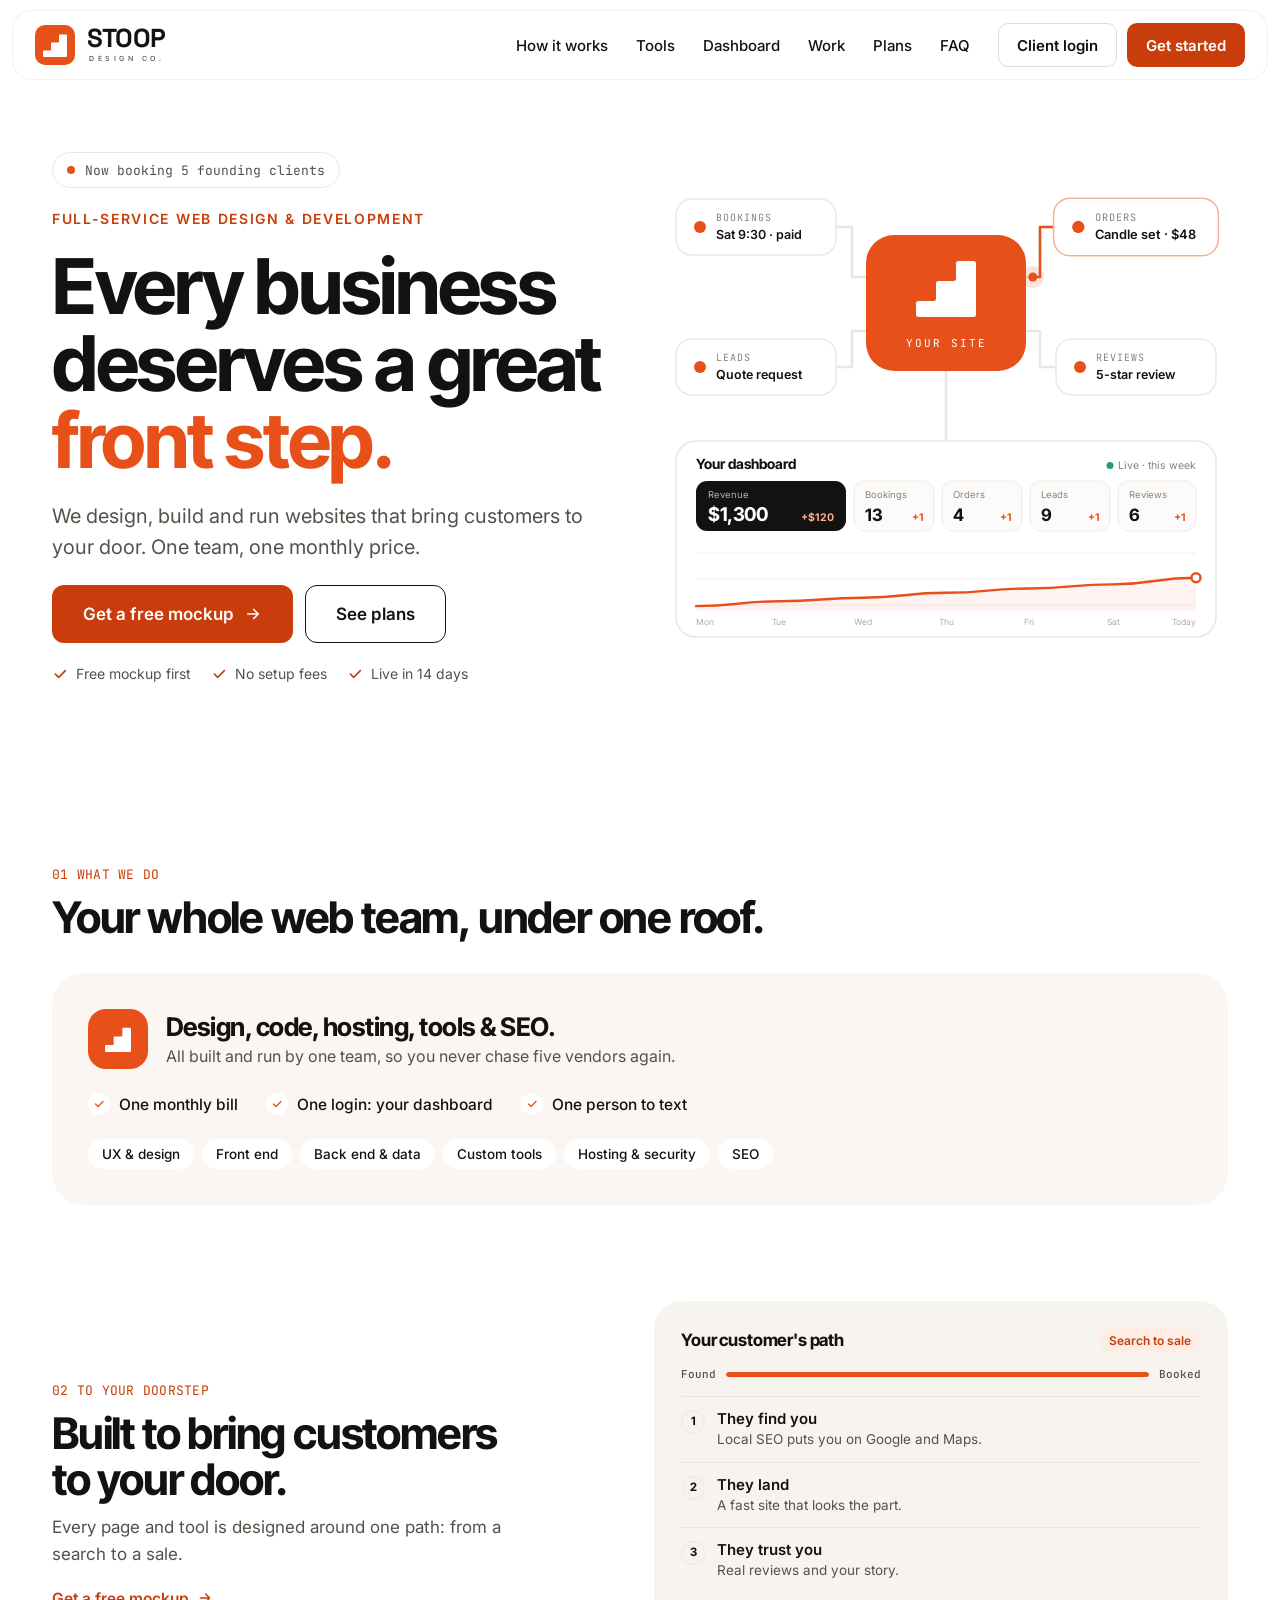
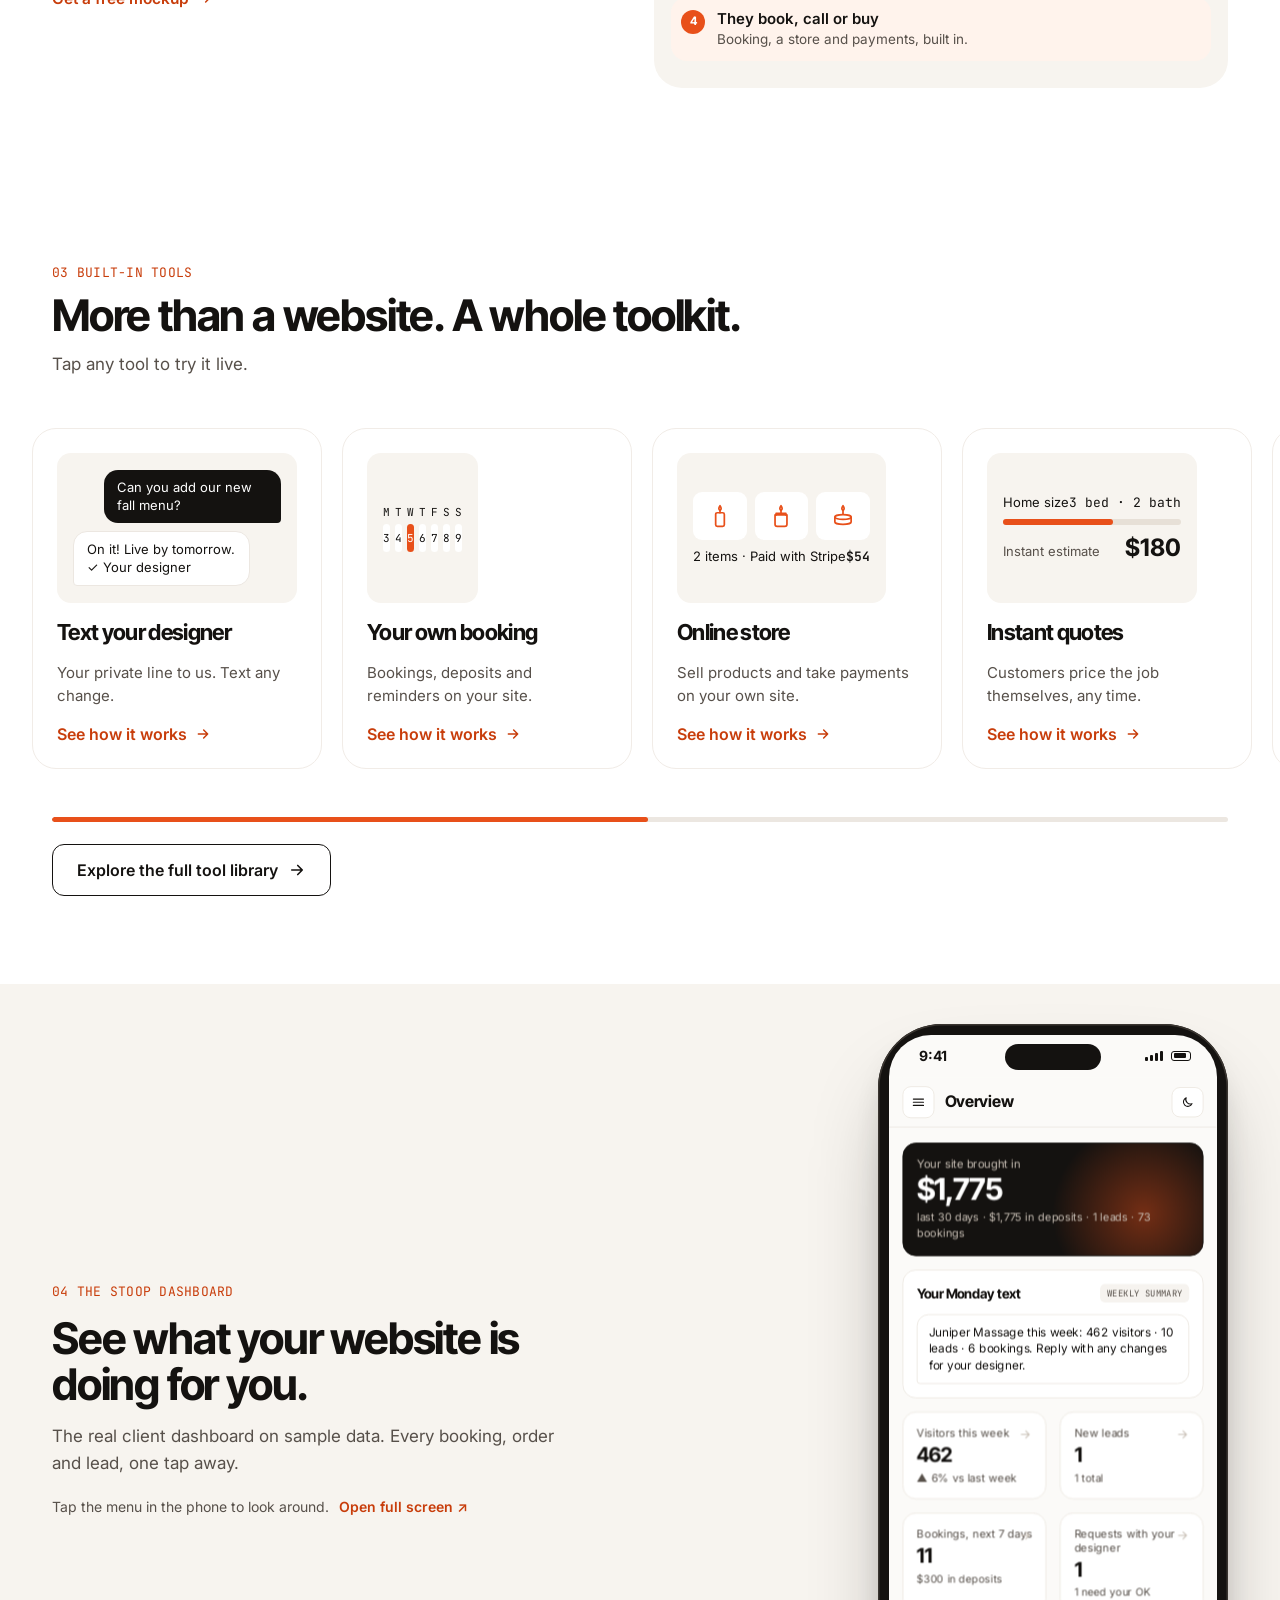
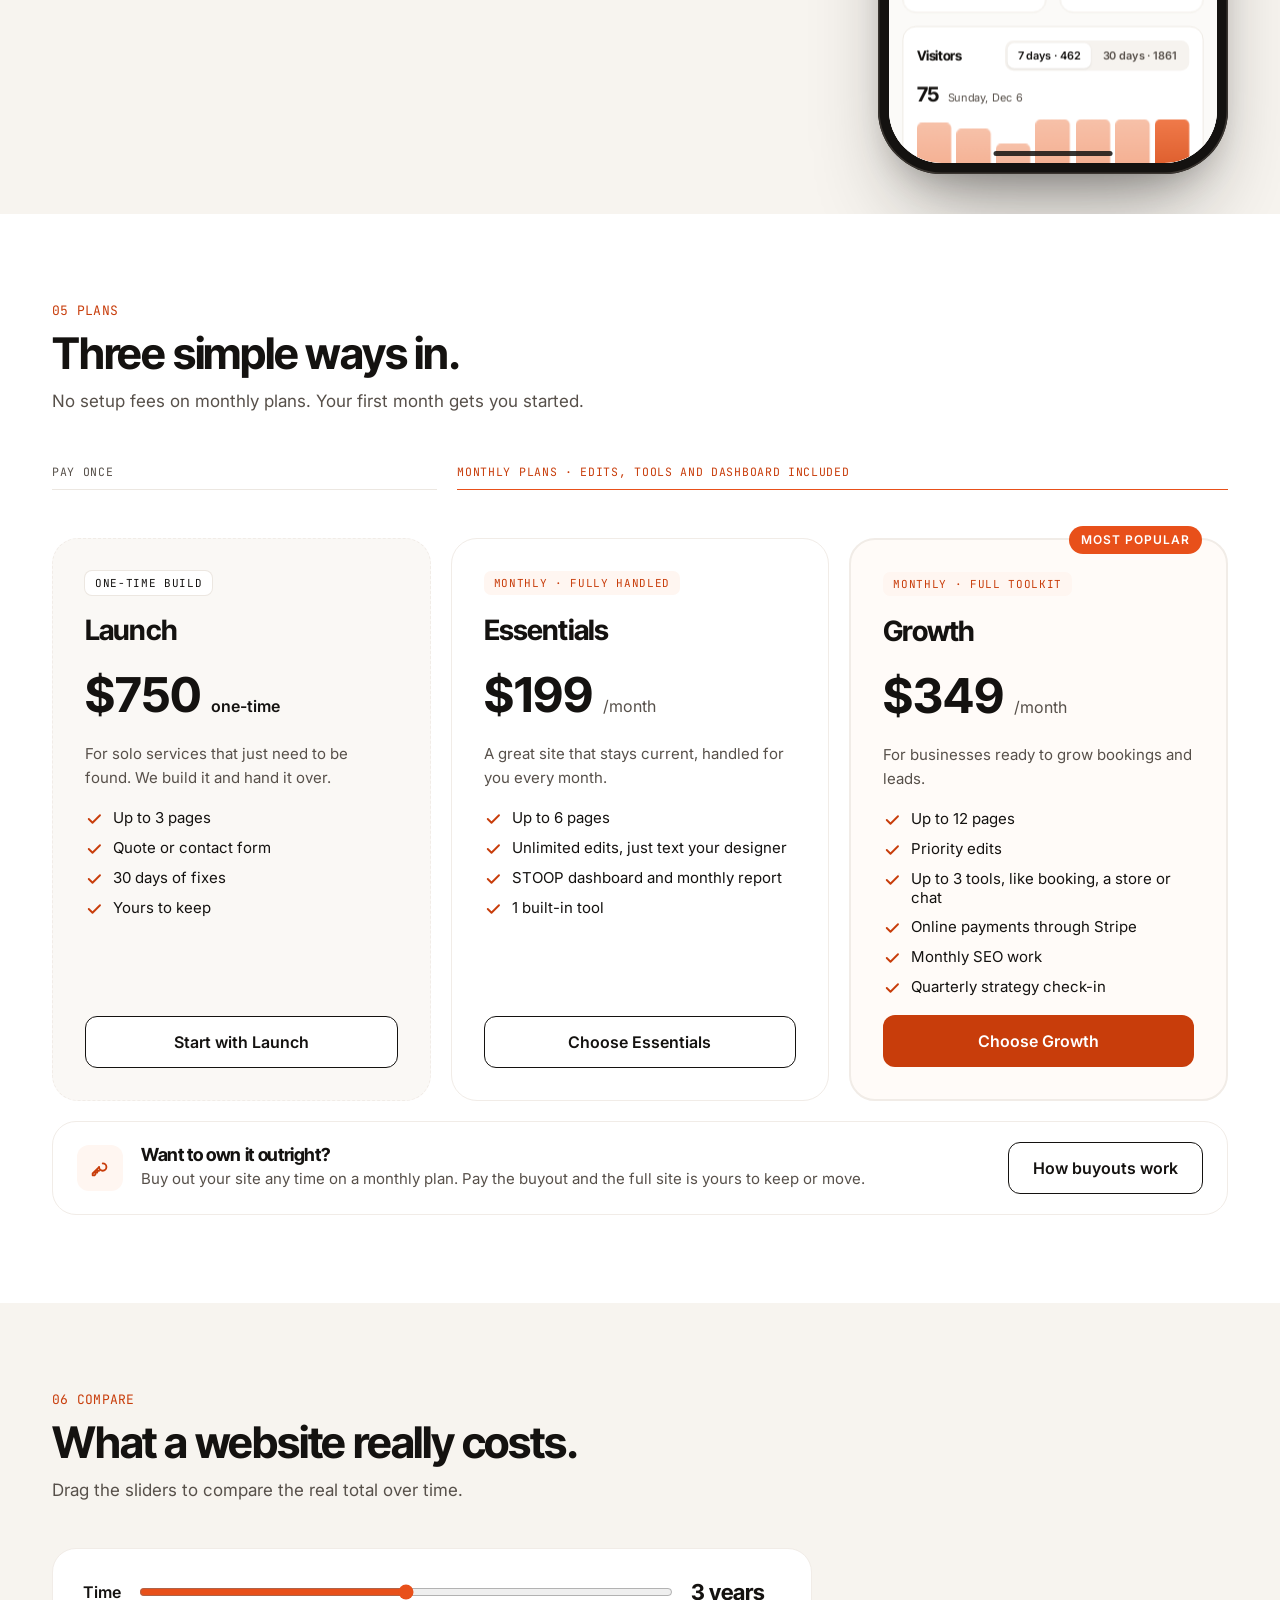
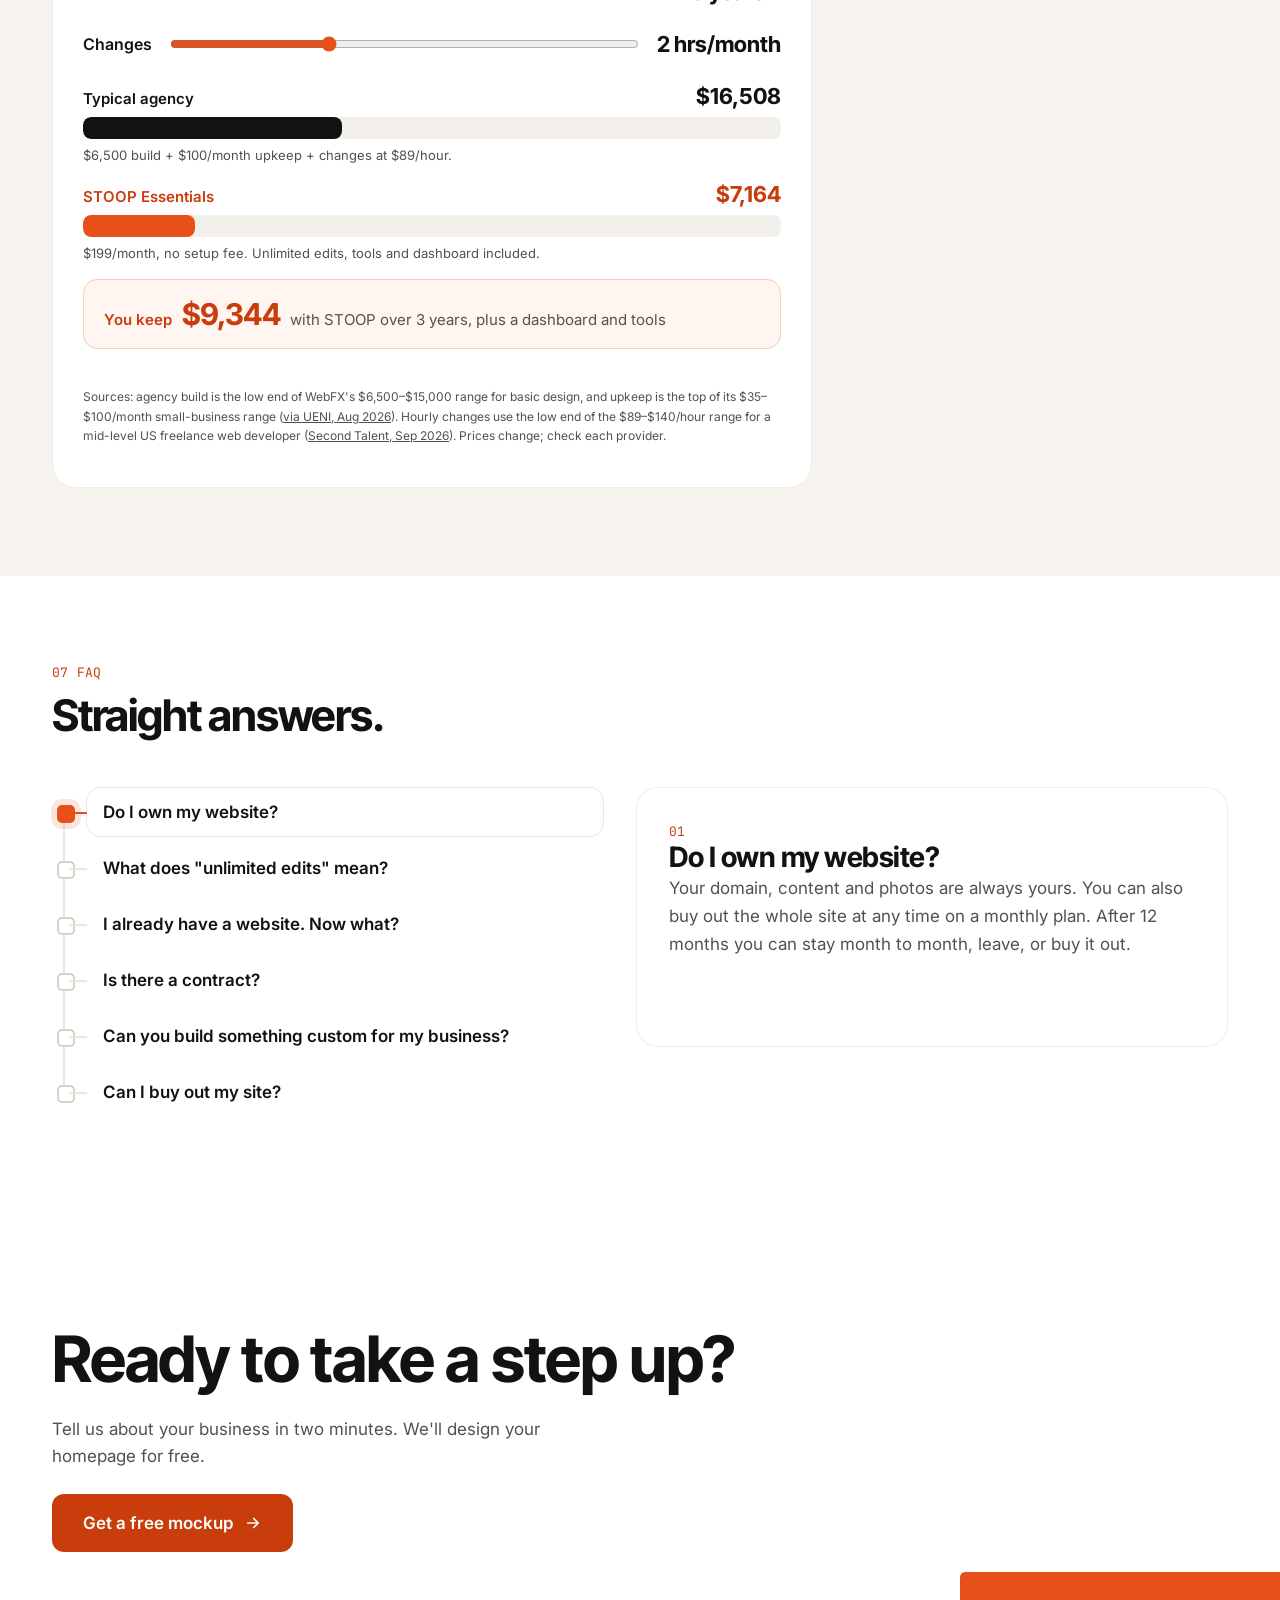
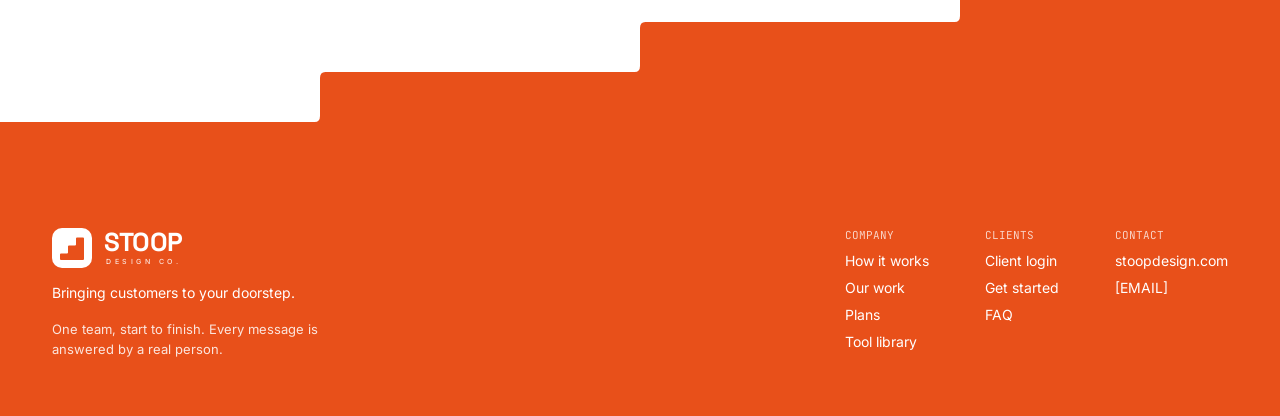
==== commit da54bf0b: "Homepage redesign: lean doorstep story, hub hero, real dashboard demo, Work page - Hero: refined hub" ====
--- a/index.html
+++ b/index.html
@@ -3,8 +3,8 @@
 <head>
 <meta charset="utf-8">
 <meta name="viewport" content="width=device-width, initial-scale=1">
-<title>STOOP Design Co. | Custom websites for small businesses</title>
-<meta name="description" content="Web design and tools that bring customers to your door. Custom websites for small businesses, built, run and improved for one simple monthly price.">
+<title>STOOP Design Co. | Web design &amp; development for small businesses</title>
+<meta name="description" content="Full-service web design and development for small businesses: UX, front end, back end, custom tools, hosting and SEO, for one monthly price.">
 <link rel="icon" href="favicon.svg" type="image/svg+xml">
 <link rel="preconnect" href="https://fonts.googleapis.com"><link rel="preconnect" href="https://fonts.gstatic.com" crossorigin>
 <link rel="stylesheet" href="https://fonts.googleapis.com/css2?family=Space+Grotesk:wght@700&family=Inter+Tight:wght@500;600;700&family=Inter:wght@400;500;600&family=JetBrains+Mono:wght@500&display=swap">
@@ -27,6 +27,7 @@
 <a href="#how">How it works</a>
 <a href="tools.html">Tools</a>
 <a href="#dashboard">Dashboard</a>
+<a href="work.html">Work</a>
 <a href="#plans">Plans</a>
 <a href="#faq">FAQ</a>
 </nav>
@@ -40,88 +41,92 @@
 
 <main>
 <section class="hero">
-<svg class="hero-dots" aria-hidden="true"><defs><pattern id="dots" width="28" height="28" patternUnits="userSpaceOnUse"><circle cx="2" cy="2" r="1.4" fill="#EDE6DE"/></pattern></defs><rect width="100%" height="100%" fill="url(#dots)"/></svg>
 <div class="wrap hero-in">
 <div class="hero-copy">
 <span class="pill m-off"><span class="dot pulse"></span>Now booking 5 founding clients</span>
-<span class="hero-eyebrow">Web design and tools that bring customers to your door</span>
+<span class="hero-eyebrow">Full-service web design &amp; development</span>
 <h1>Every business deserves a great <span>front step.</span></h1>
-<p class="hero-sub">Custom websites for small businesses, built, run and improved for one simple monthly price. The tools that bring in calls, bookings, sales and leads come built in.</p>
+<p class="hero-sub">We design, build and run websites that bring customers to your door. One team, one monthly price.</p>
 <div class="hero-btns" style="display:flex;flex-wrap:wrap;gap:12px">
 <a href="get-started.html" class="btn btn-primary btn-lg">Get a free mockup <svg width="18" height="18" aria-hidden="true"><use href="#arrow"/></svg></a>
 <a href="#plans" class="btn btn-outline btn-lg">See plans</a>
 </div>
 <div class="checks">
-<span><svg width="16" height="16" style="color:var(--deep)" aria-hidden="true"><use href="#check"/></svg><i class="m-off">No big upfront bill</i><i class="m-on">No upfront bill</i></span>
+<span><svg width="16" height="16" style="color:var(--deep)" aria-hidden="true"><use href="#check"/></svg>Free mockup first</span>
+<span><svg width="16" height="16" style="color:var(--deep)" aria-hidden="true"><use href="#check"/></svg>No setup fees</span>
 <span><svg width="16" height="16" style="color:var(--deep)" aria-hidden="true"><use href="#check"/></svg>Live in 14 days</span>
-<span><svg width="16" height="16" style="color:var(--deep)" aria-hidden="true"><use href="#check"/></svg><i class="m-off">You own your domain</i><i class="m-on">Own your domain</i></span>
 </div>
 </div>
 <div class="hero-art">
-<svg class="float" viewBox="0 0 560 480" role="img" aria-label="Bookings, reviews, leads and calls flowing into your STOOP website">
-<g fill="none" stroke="#EDE6DE" stroke-width="3" stroke-linecap="round">
-<path id="t1" d="M170 72 H230 V172"/><path id="t2" d="M390 72 H330 V172"/><path id="t3" d="M170 408 H230 V308"/><path id="t4" d="M390 408 H330 V308"/>
-</g>
-<g fill="#E8501A">
-<circle r="4.5"><animateMotion dur="2.2s" repeatCount="indefinite" path="M170 72 H230 V172"/></circle>
-<circle r="4.5"><animateMotion dur="2.2s" begin="-0.7s" repeatCount="indefinite" path="M390 72 H330 V172"/></circle>
-<circle r="4.5"><animateMotion dur="2.2s" begin="-1.3s" repeatCount="indefinite" path="M170 408 H230 V308"/></circle>
-<circle r="4.5"><animateMotion dur="2.2s" begin="-0.3s" repeatCount="indefinite" path="M390 408 H330 V308"/></circle>
-</g>
-<rect class="ring" x="200" y="172" width="160" height="136" rx="28" fill="none" stroke="#E8501A" stroke-width="2"/>
-<rect x="200" y="172" width="160" height="136" rx="28" fill="#E8501A"/>
-<svg x="250" y="196" width="60" height="60" fill="#fff"><use href="#stair"/></svg>
-<text x="280" y="285" text-anchor="middle" font-family="JetBrains Mono, monospace" font-size="11" fill="#fff" letter-spacing="2">YOUR SITE</text>
+<svg class="hub" id="hub" viewBox="0 46 560 452" role="img" aria-label="Bookings, orders, leads and reviews reach your STOOP website, which sends each one to your STOOP dashboard, where revenue and counts add up live.">
+<defs>
+<linearGradient id="hArea" x1="0" y1="0" x2="0" y2="1"><stop offset="0" stop-color="#E8501A" stop-opacity=".07"/><stop offset="1" stop-color="#E8501A" stop-opacity=".07"/></linearGradient>
+
+</defs>
+<g fill="none" stroke="#EDE6DE" stroke-width="2.5" stroke-linecap="round" stroke-linejoin="round">
+<path id="hp0" d="M170 82 H186 V132 H200"/><path id="hp1" d="M390 82 H374 V132 H360"/><path id="hp2" d="M170 222 H186 V186 H200"/><path id="hp3" d="M390 222 H374 V186 H360"/><path id="hpd" d="M280 226 V296"/>
+</g>
+<g fill="none" stroke="#E8501A" stroke-width="2.5" stroke-linecap="round" stroke-linejoin="round" class="hglow">
+<path id="hg0" d="M170 82 H186 V132 H200"/><path id="hg1" d="M390 82 H374 V132 H360"/><path id="hg2" d="M170 222 H186 V186 H200"/><path id="hg3" d="M390 222 H374 V186 H360"/><path id="hgd" d="M280 226 V296"/>
+</g>
+<rect class="hrip" id="hRip" x="200" y="90" width="160" height="136" rx="28" fill="none" stroke="#E8501A" stroke-width="2"/>
+<g id="hTile" class="htile"><rect x="200" y="90" width="160" height="136" rx="28" fill="#E8501A"/>
+<svg x="250" y="112" width="60" height="60" fill="#fff"><use href="#stair"/></svg>
+<text x="280" y="202" text-anchor="middle" font-family="JetBrains Mono, monospace" font-size="11" fill="#fff" letter-spacing="2">YOUR SITE</text></g>
+<g id="hDot" opacity="0"><circle r="11" fill="#E8501A" opacity=".16"/><circle r="4.5" fill="#E8501A"/></g>
 <g font-family="Inter, sans-serif">
-<rect x="10" y="44" width="160" height="56" rx="16" fill="#fff" stroke="#ECE7E1" stroke-width="1.5"/><circle class="pulse" cx="34" cy="72" r="6" fill="#E8501A"/><text x="50" y="67" font-size="10" font-family="JetBrains Mono, monospace" fill="#57504A">BOOKINGS</text><text x="50" y="85" font-size="14" font-weight="600" fill="#141210">New booking</text>
-<rect x="390" y="44" width="160" height="56" rx="16" fill="#fff" stroke="#ECE7E1" stroke-width="1.5"/><circle class="pulse" cx="414" cy="72" r="6" fill="#E8501A" style="animation-delay:-.7s"/><text x="430" y="67" font-size="10" font-family="JetBrains Mono, monospace" fill="#57504A">REVIEWS</text><text x="430" y="85" font-size="14" font-weight="600" fill="#141210">5-star review</text>
-<rect x="10" y="380" width="160" height="56" rx="16" fill="#fff" stroke="#ECE7E1" stroke-width="1.5"/><circle class="pulse" cx="34" cy="408" r="6" fill="#E8501A" style="animation-delay:-1.2s"/><text x="50" y="403" font-size="10" font-family="JetBrains Mono, monospace" fill="#57504A">LEADS</text><text x="50" y="421" font-size="14" font-weight="600" fill="#141210">Quote request</text>
-<rect x="390" y="380" width="160" height="56" rx="16" fill="#fff" stroke="#ECE7E1" stroke-width="1.5"/><circle class="pulse" cx="414" cy="408" r="6" fill="#E8501A" style="animation-delay:-.3s"/><text x="430" y="403" font-size="10" font-family="JetBrains Mono, monospace" fill="#57504A">CALLS</text><text x="430" y="421" font-size="14" font-weight="600" fill="#141210">Tap-to-call</text>
+<g class="hc" id="hc0"><rect x="10" y="54" width="160" height="56" rx="16" fill="#fff" stroke="#ECE7E1" stroke-width="1.5"/><circle cx="34" cy="82" r="6" fill="#E8501A"/><text x="50" y="76" font-size="10" font-family="JetBrains Mono, monospace" fill="#8A817A" letter-spacing="1">BOOKINGS</text><text x="50" y="94" font-size="12.5" font-weight="600" fill="#141210" id="hs0">Fri 10:00 · paid</text></g>
+<g class="hc" id="hc1"><rect x="390" y="54" width="160" height="56" rx="16" fill="#fff" stroke="#ECE7E1" stroke-width="1.5"/><circle cx="414" cy="82" r="6" fill="#E8501A"/><text x="430" y="76" font-size="10" font-family="JetBrains Mono, monospace" fill="#8A817A" letter-spacing="1">ORDERS</text><text x="430" y="94" font-size="12.5" font-weight="600" fill="#141210" id="hs1">Gift card · $50</text></g>
+<g class="hc" id="hc2"><rect x="10" y="194" width="160" height="56" rx="16" fill="#fff" stroke="#ECE7E1" stroke-width="1.5"/><circle cx="34" cy="222" r="6" fill="#E8501A"/><text x="50" y="216" font-size="10" font-family="JetBrains Mono, monospace" fill="#8A817A" letter-spacing="1">LEADS</text><text x="50" y="234" font-size="12.5" font-weight="600" fill="#141210" id="hs2">Quote request</text></g>
+<g class="hc" id="hc3"><rect x="390" y="194" width="160" height="56" rx="16" fill="#fff" stroke="#ECE7E1" stroke-width="1.5"/><circle cx="414" cy="222" r="6" fill="#E8501A"/><text x="430" y="216" font-size="10" font-family="JetBrains Mono, monospace" fill="#8A817A" letter-spacing="1">REVIEWS</text><text x="430" y="234" font-size="12.5" font-weight="600" fill="#141210" id="hs3">5-star review</text></g>
+<!-- dashboard, styled like the STOOP app -->
+<g id="hDash" class="hdash">
+<rect x="10" y="296" width="540" height="196" rx="20" fill="#fff" stroke="#ECE6DF" stroke-width="1.5"/>
+<text x="30" y="324" font-size="14" font-weight="700" fill="#141210" font-family="Inter Tight, Inter, sans-serif">Your dashboard</text>
+<g id="hLatestG" class="hlatest"><circle id="hLiveDot" cx="446" cy="320.5" r="3.5" fill="#22A06B"/><text id="hLatest" x="530" y="324" text-anchor="end" font-size="10.5" fill="#8A817A">Live · this week</text></g>
+<g id="hk0" class="hk"><rect x="30" y="336" width="150" height="50" rx="11" fill="#141210"/><text x="42" y="353" font-size="9.5" fill="#B9AFA5">Revenue</text><text x="42" y="376" font-size="19" font-weight="700" fill="#fff" font-family="Inter Tight, Inter, sans-serif" letter-spacing="-.5" id="hRev">$1,180</text><text class="hplus" id="hRevPlus" x="168" y="376" text-anchor="end" font-size="10.5" font-weight="700" fill="#FFB08A">+$95</text></g>
+<g id="hk1" class="hk"><rect x="188" y="336" width="80" height="50" rx="11" fill="#FCFBF9" stroke="#F0EBE5"/><text x="199" y="353" font-size="9.5" fill="#8A817A">Bookings</text><text x="199" y="376" font-size="17" font-weight="700" fill="#141210" font-family="Inter Tight, Inter, sans-serif" id="hn0">12</text><text class="hplus" x="258" y="376" text-anchor="end" font-size="10.5" font-weight="700" fill="#E8501A">+1</text></g>
+<g id="hk2" class="hk"><rect x="276" y="336" width="80" height="50" rx="11" fill="#FCFBF9" stroke="#F0EBE5"/><text x="287" y="353" font-size="9.5" fill="#8A817A">Orders</text><text x="287" y="376" font-size="17" font-weight="700" fill="#141210" font-family="Inter Tight, Inter, sans-serif" id="hn1">4</text><text class="hplus" x="346" y="376" text-anchor="end" font-size="10.5" font-weight="700" fill="#E8501A">+1</text></g>
+<g id="hk3" class="hk"><rect x="364" y="336" width="80" height="50" rx="11" fill="#FCFBF9" stroke="#F0EBE5"/><text x="375" y="353" font-size="9.5" fill="#8A817A">Leads</text><text x="375" y="376" font-size="17" font-weight="700" fill="#141210" font-family="Inter Tight, Inter, sans-serif" id="hn2">9</text><text class="hplus" x="434" y="376" text-anchor="end" font-size="10.5" font-weight="700" fill="#E8501A">+1</text></g>
+<g id="hk4" class="hk"><rect x="452" y="336" width="78" height="50" rx="11" fill="#FCFBF9" stroke="#F0EBE5"/><text x="463" y="353" font-size="9.5" fill="#8A817A">Reviews</text><text x="463" y="376" font-size="17" font-weight="700" fill="#141210" font-family="Inter Tight, Inter, sans-serif" id="hn3">6</text><text class="hplus" x="520" y="376" text-anchor="end" font-size="10.5" font-weight="700" fill="#E8501A">+1</text></g>
+<g stroke="#F3EFEA" stroke-width="1"><line x1="30" y1="408" x2="530" y2="408"/><line x1="30" y1="434" x2="530" y2="434"/><line x1="30" y1="460" x2="530" y2="460"/></g>
+<path id="hAreaP" fill="url(#hArea)" d=""/>
+<path id="hLine" fill="none" stroke="#E8501A" stroke-width="2.4" stroke-linecap="round" stroke-linejoin="round" d=""/>
+<circle id="hPt" r="4.5" fill="#fff" stroke="#E8501A" stroke-width="2.4"/>
+<g font-size="8.5" fill="#B3AAA1" text-anchor="middle"><text x="30" y="480" text-anchor="start">Mon</text><text x="113" y="480">Tue</text><text x="197" y="480">Wed</text><text x="280" y="480">Thu</text><text x="363" y="480">Fri</text><text x="447" y="480">Sat</text><text x="530" y="480" text-anchor="end">Today</text></g>
+</g>
 </g>
 </svg>
 </div>
 </div>
 </section>
 
-<section class="promise" aria-label="Our promises">
-<div class="wrap promise-in">
-<div class="pr reveal"><span class="pr-ic"><svg width="20" height="20" viewBox="0 0 24 24" fill="none" stroke="#C83D0B" stroke-width="2" stroke-linecap="round" stroke-linejoin="round" aria-hidden="true"><circle cx="12" cy="12" r="9"/><path d="M12 7v5l3 2"/></svg></span><div><strong>Live in 14 days</strong><span>or your first month is free</span></div></div>
-<div class="pr reveal"><span class="pr-ic"><svg width="20" height="20" viewBox="0 0 24 24" fill="none" stroke="#C83D0B" stroke-width="2" stroke-linecap="round" stroke-linejoin="round" aria-hidden="true"><path d="M4 5h16v11H8l-4 4z"/></svg></span><div><strong>Edits in 2 days</strong><span>just text your designer</span></div></div>
-<div class="pr reveal"><span class="pr-ic"><svg width="20" height="20" viewBox="0 0 24 24" fill="none" stroke="#C83D0B" stroke-width="2" stroke-linecap="round" stroke-linejoin="round" aria-hidden="true"><path d="M12 3l7 3v6c0 4.5-3 7.5-7 9-4-1.5-7-4.5-7-9V6z"/><path d="M9 12l2 2 4-4"/></svg></span><div><strong>No setup fees</strong><span>on monthly plans</span></div></div>
-<div class="pr reveal"><span class="pr-ic"><svg width="20" height="20" viewBox="0 0 24 24" fill="none" stroke="#C83D0B" stroke-width="2" stroke-linecap="round" stroke-linejoin="round" aria-hidden="true"><path d="M3 11l9-7 9 7v9H3z"/><path d="M10 20v-5h4v5"/></svg></span><div><strong>You own your domain</strong><span>and all your content</span></div></div>
-</div>
-</section>
-
-<section id="how" class="section">
-<div class="wrap">
-<div class="sec-head reveal"><span class="eyebrow">01 HOW IT WORKS</span><h2 class="h2">Four steps from first look to front step.</h2><p class="lede">You see your new homepage before you pay a thing. Then we build, launch and keep improving it.</p></div>
-<div class="reveal" style="position:relative;margin-top:56px">
-<svg class="how-trace" style="position:absolute;left:0;right:0;top:62px;width:100%;height:8px" preserveAspectRatio="none" viewBox="0 0 1000 8" aria-hidden="true"><path d="M0 4 H1000" stroke="#EDE6DE" stroke-width="3" fill="none"/><path class="flow-slow" d="M0 4 H1000" stroke="#E8501A" stroke-width="3" fill="none"/></svg>
-<ol class="how-list" style="position:relative;list-style:none;margin:0;padding:0;display:grid;grid-template-columns:repeat(auto-fit,minmax(220px,1fr));gap:24px">
-<li class="how-li" style="display:flex;flex-direction:column;gap:14px"><span class="how-num" style="width:128px;height:128px;border-radius:28px;background:#fff;border:1.5px solid var(--line);display:flex;align-items:center;justify-content:center;font-family:'Inter Tight',sans-serif;font-weight:700;font-size:44px;color:var(--orange)">01</span><h3 style="margin:0;font-family:'Inter Tight',sans-serif;font-size:24px">Free mockup</h3><p style="margin:0;font-size:16px;line-height:1.6;color:var(--muted)">We design your new homepage first, so you can see it before you commit.</p></li>
-<li class="how-li" style="display:flex;flex-direction:column;gap:14px"><span class="how-num" style="width:128px;height:128px;border-radius:28px;background:#fff;border:1.5px solid var(--line);display:flex;align-items:center;justify-content:center;font-family:'Inter Tight',sans-serif;font-weight:700;font-size:44px;color:var(--orange)">02</span><h3 style="margin:0;font-family:'Inter Tight',sans-serif;font-size:24px">Pick a plan</h3><p style="margin:0;font-size:16px;line-height:1.6;color:var(--muted)">One-time Launch or a monthly plan. Your first month is all it takes to start.</p></li>
-<li class="how-li" style="display:flex;flex-direction:column;gap:14px"><span class="how-num" style="width:128px;height:128px;border-radius:28px;background:#fff;border:1.5px solid var(--line);display:flex;align-items:center;justify-content:center;font-family:'Inter Tight',sans-serif;font-weight:700;font-size:44px;color:var(--orange)">03</span><h3 style="margin:0;font-family:'Inter Tight',sans-serif;font-size:24px">Live in 14 days</h3><p style="margin:0;font-size:16px;line-height:1.6;color:var(--muted)">We write, build and launch, and move your domain and email safely.</p></li>
-<li class="how-li" style="display:flex;flex-direction:column;gap:14px"><span class="how-num" style="width:128px;height:128px;border-radius:28px;background:var(--orange);display:flex;align-items:center;justify-content:center"><svg width="64" height="64" fill="#fff" aria-hidden="true"><use href="#stair"/></svg></span><h3 style="margin:0;font-family:'Inter Tight',sans-serif;font-size:24px">We keep climbing</h3><p style="margin:0;font-size:16px;line-height:1.6;color:var(--muted)">Text your designer any change, watch results in your dashboard, and grow from there.</p></li>
+
+<section id="what" class="section what-sec">
+<div class="wrap">
+<div class="sec-head reveal"><span class="eyebrow">01 WHAT WE DO</span><h2 class="h2">Your whole web team, under one roof.</h2></div>
+<div class="offer reveal"><div class="of-top"><span class="of-logo"><svg width="26" height="26" fill="#fff" aria-hidden="true"><use href="#stair"/></svg></span><div><b>Design, code, hosting, tools &amp; SEO.</b><span>All built and run by one team, so you never chase five vendors again.</span></div></div><ul class="of-checks"><li><i><svg width="12" height="12" aria-hidden="true"><use href="#check"/></svg></i>One monthly bill</li><li><i><svg width="12" height="12" aria-hidden="true"><use href="#check"/></svg></i>One login: your dashboard</li><li><i><svg width="12" height="12" aria-hidden="true"><use href="#check"/></svg></i>One person to text</li></ul><div class="of-tags"><span>UX &amp; design</span><span>Front end</span><span>Back end &amp; data</span><span>Custom tools</span><span>Hosting &amp; security</span><span>SEO</span></div></div>
+</div>
+</section>
+<section id="how" class="section how-sec">
+<div class="wrap door">
+<div class="sec-head reveal"><span class="eyebrow">02 TO YOUR DOORSTEP</span><h2 class="h2">Built to bring customers to your door.</h2><p class="lede">Every page and tool is designed around one path: from a search to a sale.</p><a class="door-cta" href="get-started.html">Get a free mockup <svg width="16" height="16" aria-hidden="true"><use href="#arrow"/></svg></a></div>
+<article class="pcard reveal">
+<div class="pc-head"><b>Your customer's path</b><span class="pc-pill soft">Search to sale</span></div>
+<div class="pc-bar"><span>Found</span><div><i class="grow"></i></div><span>Booked</span></div>
+<ol class="pc-list">
+<li><span class="pc-dot n">1</span><div><b>They find you</b><small>Local SEO puts you on Google and Maps.</small></div></li>
+<li><span class="pc-dot n">2</span><div><b>They land</b><small>A fast site that looks the part.</small></div></li>
+<li><span class="pc-dot n">3</span><div><b>They trust you</b><small>Real reviews and your story.</small></div></li>
+<li class="hot"><span class="pc-dot go">4</span><div><b>They book, call or buy</b><small>Booking, a store and payments, built in.</small></div></li>
 </ol>
-</div>
-</div>
-</section>
-
-<section class="section" style="background:var(--warm)">
-<div class="wrap">
-<div class="sec-head reveal"><span class="eyebrow">02 THE CUSTOMER PATH</span><h2 class="h2">From first search to your front door.</h2><p class="lede">Every customer climbs the same four steps. We make each one easy.</p></div>
-<div class="path reveal">
-<div class="st s1 tex"><div class="st-top"><span class="mono">STEP 1 · FOUND</span><svg class="st-ic" width="22" height="22" viewBox="0 0 24 24" fill="none" stroke="currentColor" stroke-width="2" stroke-linecap="round" aria-hidden="true"><circle cx="11" cy="11" r="7"/><path d="M20 20l-4-4"/></svg></div><div><h3>They search</h3><p>Fast pages, local SEO and AI-search readiness put you in the results.</p></div></div>
-<div class="st s2 tex"><div class="st-top"><span class="mono">STEP 2 · VISIT</span><svg class="st-ic" width="22" height="22" viewBox="0 0 24 24" fill="none" stroke="currentColor" stroke-width="2" stroke-linecap="round" stroke-linejoin="round" aria-hidden="true"><rect x="3" y="4" width="18" height="13" rx="2"/><path d="M8 21h8M12 17v4"/></svg></div><div><h3>They land</h3><p>A clear, mobile-first front step that loads fast and looks the part.</p></div></div>
-<div class="st s3 tex"><div class="st-top"><span class="mono">STEP 3 · TRUST</span><svg class="st-ic" width="22" height="22" viewBox="0 0 24 24" fill="none" stroke="currentColor" stroke-width="2" stroke-linejoin="round" aria-hidden="true"><path d="M12 3l2.6 5.6 6 .7-4.5 4.1 1.2 6L12 16.6 6.7 19.4l1.2-6L3.4 9.3l6-.7z"/></svg></div><div><h3>They believe</h3><p>Real reviews, real photos and your story, front and center.</p></div></div>
-<div class="st s4 tex"><div class="st-top"><span class="mono">STEP 4 · DOORSTEP</span><svg class="st-ic" width="22" height="22" viewBox="0 0 24 24" fill="none" stroke="currentColor" stroke-width="2" stroke-linecap="round" stroke-linejoin="round" aria-hidden="true"><path d="M5 21V4h11v17M3 21h18M13 12h.01"/></svg></div><div><h3>They book, call or buy</h3><p>Booking, an online store, customer chat and payments built right in, with no extra apps to rent.</p></div></div>
-</div>
+</article>
 </div>
 </section>
 
 <section id="tools" class="section">
 <div class="wrap car-head reveal">
-<div class="sec-head"><span class="eyebrow">03 BUILT-IN TOOLS</span><h2 class="h2">More than a website. A whole toolkit.</h2><p class="lede">Tap any tool to try it, see what it does, and see which apps it replaces.</p></div>
+<div class="sec-head"><span class="eyebrow">03 BUILT-IN TOOLS</span><h2 class="h2">More than a website. A whole toolkit.</h2><p class="lede">Tap any tool to try it live.</p></div>
 
 </div>
 <div class="car-track" id="carTrack">
@@ -143,85 +148,21 @@
 </dialog>
 
 <section id="dashboard" class="section dash-sec">
-<svg class="dash-grid-bg" aria-hidden="true"><defs><pattern id="grid" width="40" height="40" patternUnits="userSpaceOnUse"><path d="M40 0H0V40" fill="none" stroke="#24201C" stroke-width="1"/></pattern></defs><rect width="100%" height="100%" fill="url(#grid)"/></svg>
-<div class="wrap" style="position:relative">
-<div class="sec-head reveal"><span class="eyebrow" style="color:var(--orange)">04 THE STOOP DASHBOARD</span><h2 class="h2">See what your website is doing for you.</h2><p class="lede">Every lead, call, booking and request in one login. Click around, it works.</p></div>
-<div class="browser reveal" id="dash">
-<div class="browser-bar"><i></i><i></i><i></i><span class="url"><svg width="12" height="12" viewBox="0 0 24 24" fill="none" stroke="#57504A" stroke-width="2.2" aria-hidden="true"><rect x="5" y="11" width="14" height="10" rx="2"/><path d="M8 11V7a4 4 0 0 1 8 0v4"/></svg>app.stoopdesign.com</span></div>
-<div class="app">
-<div class="app-side" role="tablist" aria-label="Dashboard sections">
-<div class="biz"><span>FB</span><span style="font-size:14px;font-weight:600">Front Street Bakery</span></div>
-<div class="tabs"><button class="tab on" role="tab" aria-selected="true" data-panel="overview">Overview</button>
-<button class="tab" role="tab" aria-selected="false" data-panel="bookings">Bookings <span class="badge">2</span></button>
-<button class="tab" role="tab" aria-selected="false" data-panel="leads">Leads</button>
-<button class="tab" role="tab" aria-selected="false" data-panel="requests">Requests</button>
-<button class="tab" role="tab" aria-selected="false" data-panel="messages">Designer chat</button></div>
-</div>
-<div class="app-main">
-<div class="panel on" id="p-overview" role="tabpanel">
-<div class="app-top"><h3>This month</h3><span class="sample">SAMPLE DATA</span></div>
-<div class="kpis">
-<div class="kpi"><span>Leads</span><strong data-count="24">0</strong><em>▲ 18% vs last month</em></div>
-<div class="kpi"><span>Calls</span><strong data-count="41">0</strong><em>▲ 9%</em></div>
-<div class="kpi"><span>Bookings</span><strong data-count="18">0</strong><em>▲ 22%</em></div>
-<div class="kpi hot"><span>Visitors</span><strong data-count="1280">0</strong><em>▲ 31%</em></div>
-</div>
-<div class="row">
-<div class="card" style="flex:2 1 340px"><h4>Visitors <span class="mono" style="font-size:11px;color:var(--muted)">LAST 30 DAYS</span></h4>
-<svg viewBox="0 0 520 170" style="width:100%;height:auto" aria-label="Visitor trend rising over the last 30 days" role="img"><defs><linearGradient id="fillG" x1="0" y1="0" x2="0" y2="1"><stop offset="0" stop-color="#E8501A" stop-opacity=".22"/><stop offset="1" stop-color="#E8501A" stop-opacity="0"/></linearGradient></defs><g stroke="#F0EBE5"><path d="M0 40H520M0 90H520M0 140H520"/></g><path class="chart-fill" d="M0 140 C40 132 70 136 100 120 S160 112 190 104 S250 108 280 88 S340 80 370 66 S430 58 460 42 S500 30 520 24 V170 H0 Z" fill="url(#fillG)"/><path class="chart-line" d="M0 140 C40 132 70 136 100 120 S160 112 190 104 S250 108 280 88 S340 80 370 66 S430 58 460 42 S500 30 520 24" fill="none" stroke="#E8501A" stroke-width="3" stroke-linecap="round"/><circle cx="520" cy="24" r="5" fill="#E8501A" class="pulse"/></svg>
-</div>
-<div class="card"><h4>Where they come from</h4>
-<div style="display:flex;align-items:center;gap:18px">
-<svg width="120" height="120" viewBox="0 0 42 42" aria-label="Traffic sources: Google 58%, Direct 24%, Social 18%" role="img"><circle cx="21" cy="21" r="15.9" fill="none" stroke="#F3EFEA" stroke-width="6"/><circle cx="21" cy="21" r="15.9" fill="none" stroke="#E8501A" stroke-width="6" stroke-dasharray="58 42" stroke-dashoffset="25"/><circle cx="21" cy="21" r="15.9" fill="none" stroke="#141210" stroke-width="6" stroke-dasharray="24 76" stroke-dashoffset="67"/><circle cx="21" cy="21" r="15.9" fill="none" stroke="#D9D1C7" stroke-width="6" stroke-dasharray="18 82" stroke-dashoffset="43"/></svg>
-<div style="display:flex;flex-direction:column;gap:8px;font-size:14px"><span><b style="color:var(--orange)">■</b> Google 58%</span><span><b>■</b> Direct 24%</span><span><b style="color:#D9D1C7">■</b> Social 18%</span></div>
-</div></div>
-</div>
-<div class="row"><div class="card" style="flex:2 1 340px"><h4>Live activity <span style="display:inline-flex;align-items:center;gap:6px;font-size:12px;color:#1F6B34"><span class="dot pulse" style="background:#2E9E4F"></span>Live</span></h4><ul class="feed" id="feed"></ul></div>
-<div class="card"><h4>Site health <span class="status st-live">All good</span></h4>
-<div class="health"><span>Speed score</span><b>98</b></div><div class="hbar"><i style="width:98%"></i></div>
-<div class="health"><span>Uptime, 30 days</span><b>100%</b></div><div class="hbar"><i style="width:100%"></i></div>
-<div class="health"><span>Security certificate</span><b style="color:#1F6B34">Active</b></div>
-<div class="health"><span>Last backup</span><b>Today</b></div>
-</div></div>
-</div>
-<div class="panel" id="p-bookings" role="tabpanel">
-<div class="app-top"><h3>Upcoming bookings</h3><span class="sample">SAMPLE DATA</span></div>
-<div class="kpis"><div class="kpi"><span>This week</span><strong>12</strong></div><div class="kpi"><span>Deposits collected</span><strong>$300</strong></div><div class="kpi"><span>No-shows</span><strong>0</strong></div></div>
-<div class="tbl-wrap"><table class="tbl"><thead><tr><th>When</th><th>Customer</th><th>Service</th><th>Status</th></tr></thead><tbody>
-<tr class="new-row"><td><b>Today</b> 2:30 PM</td><td>Jamie Rivera<small>jamie.r@email.com · (555) 010-2233</small></td><td>Wedding cake tasting</td><td><span class="status st-new">New · Deposit paid</span></td></tr>
-<tr><td><b>Today</b> 4:00 PM</td><td>Sam Patel<small>sam.p@email.com · (555) 010-4471</small></td><td>Custom cake pickup</td><td><span class="status st-live">Confirmed</span></td></tr>
-<tr><td><b>Fri</b> 10:00 AM</td><td>Alex Chen<small>alex.c@email.com · (555) 010-8890</small></td><td>Decorating class (2)</td><td><span class="status st-live">Confirmed</span></td></tr>
-<tr><td><b>Sat</b> 9:00 AM</td><td>Morgan Lee<small>morgan@email.com · (555) 010-1124</small></td><td>Birthday cake consult</td><td><span class="status st-prog">Reminder sent</span></td></tr>
-</tbody></table></div>
-</div>
-<div class="panel" id="p-leads" role="tabpanel">
-<div class="app-top"><h3>New leads</h3><span class="sample">SAMPLE DATA</span></div>
-<div class="tbl-wrap"><table class="tbl"><thead><tr><th>From</th><th>Came in through</th><th>Details</th><th>When</th></tr></thead><tbody>
-<tr class="new-row"><td>Taylor Brooks<small>(555) 010-3345</small></td><td><span class="chip">Quote tool</span></td><td>Deep clean, 3 bed · est. $252</td><td>8 min ago</td></tr>
-<tr><td>Chris Nguyen<small>chris.n@email.com</small></td><td><span class="chip">Customer chat</span></td><td>"Do you cater weddings?"</td><td>1 hr ago</td></tr>
-<tr><td>Dana Morales<small>dana.m@email.com</small></td><td><span class="chip">Online store</span></td><td>Order #2081 · $54 paid</td><td>3 hr ago</td></tr>
-<tr><td>Riley Adams<small>(555) 010-7782</small></td><td><span class="chip">Tap-to-call</span></td><td>2 min call from Google Maps</td><td>Yesterday</td></tr>
-<tr><td>Jordan Kim<small>jordan.k@email.com</small></td><td><span class="chip">Gift card</span></td><td>$100 gift card sold</td><td>Yesterday</td></tr>
-</tbody></table></div>
-</div>
-<div class="panel" id="p-requests" role="tabpanel">
-<div class="app-top"><h3>Your requests</h3><span class="sample">SAMPLE DATA</span></div>
-<div class="kanban">
-<div class="col"><h5>Received <span>1</span></h5><div class="ticket">New photo gallery<small>Sent by text · Today</small><span class="status st-new">Received</span></div></div>
-<div class="col"><h5>In progress <span>1</span></h5><div class="ticket">Add holiday menu<small>Sent by text · Yesterday</small><span class="status st-prog">In progress</span></div></div>
-<div class="col"><h5>Live <span>2</span></h5><div class="ticket">Winter hours<small>Live in 1 day</small><span class="status st-live">Live</span></div><div class="ticket">New staff bio<small>Live in 2 days</small><span class="status st-live">Live</span></div></div>
-</div>
-</div>
-<div class="panel" id="p-messages" role="tabpanel">
-<div class="app-top"><h3>You and your designer</h3><span class="sample">SAMPLE DATA</span></div>
-<div class="chat">
-<div class="bubble b-me" style="font-size:15px">Can we add a holiday menu page?</div>
-<div class="bubble b-us" style="font-size:15px">Yes! Send the menu and any photos. We'll have it live in 2 business days.</div>
-<div class="bubble b-me" style="font-size:15px">Sent. Thank you!</div>
-<div class="bubble b-us" style="font-size:15px">Got it. You can track it under Requests.</div>
-</div>
-</div>
-</div>
+<div class="wrap dash-wrap">
+<div class="dash-copy reveal">
+<span class="eyebrow">04 THE STOOP DASHBOARD</span>
+<h2 class="h2">See what your website is doing for you.</h2>
+<p class="lede">The real client dashboard on sample data. Every booking, order and lead, one tap away.</p>
+<p class="dash-hint">Tap the menu in the phone to look around. <a href="app/?embed=1#/overview" target="_blank" rel="noopener">Open full screen <span aria-hidden="true">↗</span></a></p>
+</div>
+<div class="dash-phone reveal">
+<div class="iph">
+<div class="iph-status"><b>9:41</b><span class="iph-island"></span><span class="iph-ic"><i></i><i></i><i></i><i></i><em></em></span></div>
+<div class="iph-screen">
+<iframe id="dashDemo" title="STOOP client dashboard, live demo with sample data" data-src="app/?embed=1#/overview"></iframe>
+<div class="demo-load" id="dashLoad"><span></span>Loading…</div>
+</div>
+<span class="iph-home"></span>
 </div>
 </div>
 </div>
@@ -237,10 +178,10 @@
 <ul><li><svg width="18" height="18" style="color:var(--deep)" aria-hidden="true"><use href="#check"/></svg>Up to 3 pages</li><li><svg width="18" height="18" style="color:var(--deep)" aria-hidden="true"><use href="#check"/></svg>Quote or contact form</li><li><svg width="18" height="18" style="color:var(--deep)" aria-hidden="true"><use href="#check"/></svg>30 days of fixes</li><li><svg width="18" height="18" style="color:var(--deep)" aria-hidden="true"><use href="#check"/></svg>Yours to keep</li></ul>
 <a href="get-started.html" class="btn btn-outline">Start with Launch</a></article>
 <article class="plan"><span class="ptag">MONTHLY · FULLY HANDLED</span><h3>Essentials</h3><div class="price">$199 <small>/month</small></div><p style="margin:0;font-size:15px;line-height:1.6;color:var(--muted)">A great site that stays current, handled for you every month.</p>
-<ul><li><svg width="18" height="18" style="color:var(--deep)" aria-hidden="true"><use href="#check"/></svg>Up to 6 pages</li><li><svg width="18" height="18" style="color:var(--deep)" aria-hidden="true"><use href="#check"/></svg>Unlimited edits, just text your designer</li><li><svg width="18" height="18" style="color:var(--deep)" aria-hidden="true"><use href="#check"/></svg>STOOP dashboard and monthly report</li><li><svg width="18" height="18" style="color:var(--deep)" aria-hidden="true"><use href="#check"/></svg>1 custom tool</li></ul>
+<ul><li><svg width="18" height="18" style="color:var(--deep)" aria-hidden="true"><use href="#check"/></svg>Up to 6 pages</li><li><svg width="18" height="18" style="color:var(--deep)" aria-hidden="true"><use href="#check"/></svg>Unlimited edits, just text your designer</li><li><svg width="18" height="18" style="color:var(--deep)" aria-hidden="true"><use href="#check"/></svg>STOOP dashboard and monthly report</li><li><svg width="18" height="18" style="color:var(--deep)" aria-hidden="true"><use href="#check"/></svg>1 built-in tool</li></ul>
 <a href="get-started.html" class="btn btn-outline">Choose Essentials</a></article>
 <article class="plan feat"><span class="flag">MOST POPULAR</span><span class="ptag">MONTHLY · FULL TOOLKIT</span><h3>Growth</h3><div class="price">$349 <small>/month</small></div><p style="margin:0;font-size:15px;line-height:1.6;color:var(--muted)">For businesses ready to grow bookings and leads.</p>
-<ul><li><svg width="18" height="18" style="color:var(--deep)" aria-hidden="true"><use href="#check"/></svg>Up to 12 pages</li><li><svg width="18" height="18" style="color:var(--deep)" aria-hidden="true"><use href="#check"/></svg>Priority edits</li><li><svg width="18" height="18" style="color:var(--deep)" aria-hidden="true"><use href="#check"/></svg>Up to 3 tools, like booking, a store or chat</li><li><svg width="18" height="18" style="color:var(--deep)" aria-hidden="true"><use href="#check"/></svg>Online payments through Stripe</li><li><svg width="18" height="18" style="color:var(--deep)" aria-hidden="true"><use href="#check"/></svg>Monthly SEO growth</li><li><svg width="18" height="18" style="color:var(--deep)" aria-hidden="true"><use href="#check"/></svg>Quarterly strategy check-in</li></ul>
+<ul><li><svg width="18" height="18" style="color:var(--deep)" aria-hidden="true"><use href="#check"/></svg>Up to 12 pages</li><li><svg width="18" height="18" style="color:var(--deep)" aria-hidden="true"><use href="#check"/></svg>Priority edits</li><li><svg width="18" height="18" style="color:var(--deep)" aria-hidden="true"><use href="#check"/></svg>Up to 3 tools, like booking, a store or chat</li><li><svg width="18" height="18" style="color:var(--deep)" aria-hidden="true"><use href="#check"/></svg>Online payments through Stripe</li><li><svg width="18" height="18" style="color:var(--deep)" aria-hidden="true"><use href="#check"/></svg>Monthly SEO work</li><li><svg width="18" height="18" style="color:var(--deep)" aria-hidden="true"><use href="#check"/></svg>Quarterly strategy check-in</li></ul>
 <a href="get-started.html" class="btn btn-primary">Choose Growth</a></article>
 </div>
 <div class="buyout reveal"><span class="buy-ic"><svg width="22" height="22" viewBox="0 0 24 24" fill="none" stroke="#C83D0B" stroke-width="2" stroke-linecap="round" stroke-linejoin="round" aria-hidden="true"><path d="M15 7a4 4 0 1 1-4 4"/><path d="M11 11l-7 7v2h2l1-1v-2h2v-2h2"/></svg></span><div><strong>Want to own it outright?</strong><span>Buy out your site any time on a monthly plan. Pay the buyout and the full site is yours to keep or move.</span></div><a href="#faq" class="btn btn-outline" id="buyFaq">How buyouts work</a></div>
@@ -249,7 +190,7 @@
 
 <section class="section" style="background:var(--warm)">
 <div class="wrap">
-<div class="sec-head reveal"><span class="eyebrow">06 COMPARE</span><h2 class="h2">What a website really costs.</h2><p class="lede">Drag the sliders to see the real total over time, including paying someone by the hour to make changes.</p></div>
+<div class="sec-head reveal"><span class="eyebrow">06 COMPARE</span><h2 class="h2">What a website really costs.</h2><p class="lede">Drag the sliders to compare the real total over time.</p></div>
 <div class="cmp reveal">
 <div class="cmp-main">
 <div class="yr"><label for="years">Time</label><input class="range" type="range" id="years" min="1" max="5" step="1" value="3" style="flex:1;min-width:180px"><output id="yearsOut" for="years">3 years</output></div>
@@ -261,11 +202,6 @@
 </div>
 <p class="sources">Sources: agency build is the low end of WebFX's $6,500–$15,000 range for basic design, and upkeep is the top of its $35–$100/month small-business range (<a href="https://ueni.com/blog/affordable-website-design/" target="_blank" rel="noopener">via UENI, Aug 2026</a>). Hourly changes use the low end of the $89–$140/hour range for a mid-level US freelance web developer (<a href="https://www.secondtalent.com/cost-to-hire/web-developer/" target="_blank" rel="noopener">Second Talent, Sep 2026</a>). Prices change; check each provider.</p>
 </div>
-<div class="cmp-side">
-<div class="cmp-card"><h4>Typical agency</h4><ul><li><span class="yes">✓</span>Custom design</li><li><span class="no">✕</span>Changes included (billed hourly)</li><li><span class="no">✕</span>Results dashboard</li><li><span class="no">✕</span>Low upfront cost</li></ul></div>
-<div class="cmp-card" style="border:2px solid var(--orange)"><h4 style="color:var(--deep)">STOOP</h4><ul><li><span class="yes">✓</span>Custom design</li><li><span class="yes">✓</span>Unlimited edits by text to your designer</li><li><span class="yes">✓</span>Results dashboard and custom tools</li><li><span class="yes">✓</span>No setup fee</li></ul></div>
-
-</div>
 </div>
 </div>
 </section>
@@ -279,12 +215,9 @@
 <button class="faq-q on" aria-expanded="true">Do I own my website?</button><div class="faq-a-inline">Your domain, content and photos are always yours. You can also buy out the whole site at any time on a monthly plan. After 12 months you can stay month to month, leave, or buy it out.</div>
 <button class="faq-q" aria-expanded="false">What does "unlimited edits" mean?</button><div class="faq-a-inline">Text your designer as many changes as you like, one at a time, or send them through your dashboard. These texts are just between you and your designer. Small edits go live within 2 business days.</div>
 <button class="faq-q" aria-expanded="false">I already have a website. Now what?</button><div class="faq-a-inline">We rebuild it, move over everything worth keeping, protect your search rankings and keep your business email working.</div>
-<button class="faq-q" aria-expanded="false">How fast can I launch?</button><div class="faq-a-inline">Within 14 days of getting your content, or your first month is free.</div>
 <button class="faq-q" aria-expanded="false">Is there a contract?</button><div class="faq-a-inline">Monthly plans have a 12-month minimum, then go month to month. Launch is a one-time payment with nothing after.</div>
-<button class="faq-q" aria-expanded="false">Can I keep my booking app?</button><div class="faq-a-inline">Yes. We connect the tools you already use, or replace them with your own booking built into your site.</div>
-<button class="faq-q" aria-expanded="false">Who will I be working with?</button><div class="faq-a-inline">One designer, start to finish. The same real person handles your design, your edits and your messages. No bots, no ticket queue, no handoffs.</div>
+<button class="faq-q" aria-expanded="false">Can you build something custom for my business?</button><div class="faq-a-inline">Yes. We're a full design and development shop. If your business needs a custom tool, an integration with software you already use, or a back-end feature like accounts or a database, we scope it with you and build it into your site.</div>
 <button class="faq-q" aria-expanded="false">Can I buy out my site?</button><div class="faq-a-inline">Yes, any time on a monthly plan. You pay a one-time buyout, we hand over the full site files and help you move it wherever you want. No hard feelings.</div>
-<button class="faq-q" aria-expanded="false">How do I get paid online?</button><div class="faq-a-inline">Through Stripe. Store orders, deposits and gift cards are paid on your site and go straight to your bank account. Stripe takes its standard processing fee per sale.</div>
 </div>
 <div class="faq-panel" aria-live="polite"><div class="swap" id="faqSwap"><span class="eyebrow" id="faqNum">01</span><h3 id="faqQ">Do I own my website?</h3><p id="faqA">Your domain, content and photos are always yours. After 12 months you can stay month to month, leave, or buy the full site files.</p></div></div>
 </div>
@@ -306,15 +239,16 @@
 <div style="display:flex;flex-direction:column;gap:14px;max-width:320px">
 <span class="logo"><span class="logo-tile" style="background:#fff"><svg width="24" height="24" fill="#E8501A" aria-hidden="true"><use href="#stair"/></svg></span><span class="logo-words"><span class="logo-stoop" style="color:#fff">STOOP</span><span class="logo-co" style="color:#fff;opacity:.85">DESIGN CO.</span></span></span>
 <span style="font-size:14px;line-height:1.6">Bringing customers to your doorstep.</span>
-<span style="font-size:13px;line-height:1.6;opacity:.85">One designer, start to finish. Every message is answered by a real person.</span>
+<span style="font-size:13px;line-height:1.6;opacity:.85">One team, start to finish. Every message is answered by a real person.</span>
 </div>
 <div class="foot-cols">
-<div><span class="mono">COMPANY</span><a href="#how">How it works</a><a href="#plans">Plans</a><a href="tools.html">Tool library</a></div>
+<div><span class="mono">COMPANY</span><a href="#how">How it works</a><a href="work.html">Our work</a><a href="#plans">Plans</a><a href="tools.html">Tool library</a></div>
 <div><span class="mono">CLIENTS</span><a href="app/">Client login</a><a href="get-started.html">Get started</a><a href="#faq">FAQ</a></div>
 <div><span class="mono">CONTACT</span><span>stoopdesign.com</span><span>[EMAIL]</span></div>
 </div>
 </div>
 </footer>
+<script src="assets/hub.js"></script>
 <script src="assets/tools.js"></script>
 <script src="assets/main.js"></script>
 </body>
--- a/assets/styles.css
+++ b/assets/styles.css
@@ -142,9 +142,6 @@
 .gift{border-radius:16px;padding:22px;background:var(--orange);color:#fff;display:flex;flex-direction:column;gap:18px;aspect-ratio:1.6;justify-content:space-between}
 
 /* dashboard */
-.dash-sec{background:var(--ink);color:#fff;position:relative;overflow:hidden}
-.dash-grid-bg{position:absolute;inset:0;width:100%;height:100%}
-.dash-sec .lede{color:#C9C0B6}
 .browser{margin-top:48px;border-radius:22px;background:#fff;color:var(--ink);overflow:hidden;box-shadow:0 40px 100px rgba(0,0,0,.45),0 0 0 1px rgba(255,255,255,.06)}
 .browser-bar{height:46px;display:flex;align-items:center;gap:8px;padding:0 18px;background:#FAF8F5;border-bottom:1px solid #F0EBE5}
 .browser-bar i{width:11px;height:11px;border-radius:6px;background:#E2DBD3;display:block}
@@ -727,3 +724,392 @@
 .lib-stats i{font-style:normal}
 @media (hover:none){.lib-filter button:hover{border-color:var(--line);color:var(--muted)}.lib-filter button.on:hover{border-color:transparent;color:#fff}}
 @media (max-width:700px){.hero-eyebrow{white-space:nowrap;letter-spacing:.03em;font-size:min(11.5px,calc((100vw - 44px) * .0285))}}
+
+/* tool library: in use now */
+.ld-live{display:flex;align-items:center;gap:14px;margin-top:16px;padding:16px 18px;border-radius:16px;background:#121212;color:#F2EDE6;text-decoration:none;transition:transform .3s}
+.ld-live:hover{transform:translateY(-2px)}
+.ld-live>span:nth-child(2){flex:1;min-width:0;display:flex;flex-direction:column;gap:2px}
+.ld-live .dlg-sub{color:#E26D2B}
+.ld-live b{font:700 17px/1.2 'Inter Tight',sans-serif}
+.ld-live small{font-size:13px;color:#B9B1A8}
+.ld-live em{font-style:normal;font-size:13px;font-weight:600;color:#E26D2B;white-space:nowrap}
+.ld-live-dot{width:10px;height:10px;border-radius:50%;background:#22A06B;flex:none;animation:livep 1.8s ease-out infinite}
+@keyframes livep{0%{box-shadow:0 0 0 0 rgba(34,160,107,.45)}100%{box-shadow:0 0 0 7px rgba(34,160,107,0)}}
+
+/* ===== Work page ===== */
+.work-page{padding-top:64px}
+.work-page .wrap{max-width:1000px}
+.wk-head{display:flex;flex-direction:column;gap:12px;margin-bottom:36px}
+.wk-head h1{margin:0;font:700 clamp(36px,4.6vw,56px)/1.02 'Inter Tight',sans-serif;letter-spacing:-.035em}
+.wk-head .lede{margin:0;max-width:520px}
+.cl-list{display:flex;flex-direction:column;gap:16px}
+.cl{display:grid;grid-template-columns:minmax(0,1.25fr) minmax(0,1fr);gap:32px;align-items:center;padding:16px;border:1px solid var(--line,#ECE6DF);border-radius:20px;background:#fff;transition:border-color .3s,box-shadow .3s}
+.cl:hover{border-color:#E3D9CE;box-shadow:0 20px 40px -26px rgba(20,18,16,.25)}
+.cl-shot{display:block;border-radius:12px;overflow:hidden;border:1px solid #ECE6DF;background:#FBFAF8;text-decoration:none}
+.cl-bar{display:flex;align-items:center;gap:5px;height:26px;padding:0 10px;border-bottom:1px solid #F1ECE6}
+.cl-bar i{width:7px;height:7px;border-radius:50%;background:#E6DFD7}
+.cl-bar em{font-style:normal;margin-left:8px;font-size:10.5px;color:#8A817A}
+.cl-img{position:relative;display:block;aspect-ratio:16/10;background:#121212;overflow:hidden}
+.cl-img img{position:absolute;inset:0;width:100%;height:100%;object-fit:cover;object-position:top;transition:transform .8s cubic-bezier(.2,.8,.2,1)}
+.cl:hover .cl-img img{transform:scale(1.02)}
+.cl-mark{position:absolute;inset:0;display:flex;flex-direction:column;align-items:center;justify-content:center;font:italic 700 34px/1 Georgia,'Times New Roman',serif;color:#F2EDE6}
+.cl-mark small{font:600 10px/1 'Inter',sans-serif;letter-spacing:.4em;color:#E26D2B;margin-top:8px;font-style:normal}
+.cl-info{display:flex;flex-direction:column;gap:8px;padding-right:12px}
+.cl-meta{font:600 11px/1 'JetBrains Mono',monospace;letter-spacing:.08em;text-transform:uppercase;color:var(--orange)}
+.cl-info h2{margin:0;font:700 26px/1.1 'Inter Tight',sans-serif;letter-spacing:-.025em}
+.cl-info p{margin:0;font-size:15px;line-height:1.55;color:var(--muted)}
+.cl-tags{display:flex;flex-wrap:wrap;gap:6px;margin-top:4px}
+.cl-tags span{font-size:12px;font-weight:600;padding:4px 9px;border-radius:99px;background:#F6F2EE;color:#57514B}
+.cl-link{align-self:flex-start;margin-top:6px;font-weight:600;font-size:15px;color:var(--deep,#C83D0B);text-decoration:none}
+.cl-link:hover{text-decoration:underline;text-underline-offset:4px}
+.cl-next{display:flex;align-items:center;gap:14px;margin-top:16px;padding:16px 20px;border:1.5px dashed #E3D9CE;border-radius:16px;color:var(--ink);text-decoration:none;transition:border-color .3s,background .3s}
+.cl-next:hover{border-color:var(--orange);background:#FFF8F4}
+.cl-plus{width:38px;height:38px;border-radius:11px;background:#FDEDE5;color:var(--orange);display:flex;align-items:center;justify-content:center;font-size:22px;flex:none}
+.cl-next>span:nth-child(2){flex:1;display:flex;flex-direction:column;gap:2px}
+.cl-next b{font-size:16px}.cl-next small{font-size:14px;color:var(--muted)}
+.cl-next em{font-style:normal;font-weight:600;font-size:14px;color:var(--deep,#C83D0B);display:flex;align-items:center;gap:5px;white-space:nowrap}
+@media (max-width:760px){
+  .work-page{padding-top:36px}
+  .wk-head{margin-bottom:24px}
+  .cl{grid-template-columns:1fr;gap:16px;padding:12px}
+  .cl-info{padding:0 6px 8px}
+  .cl-info h2{font-size:22px}
+  .cl-next{flex-wrap:wrap}.cl-next em{width:100%;padding-left:52px}
+}
+/* hero hub: "Your site" as the brain */
+.hero-art .hub{width:100%;max-width:560px;height:auto;overflow:visible}
+.hub .hc,.hub .hk,.hub #hTile{transform-box:fill-box;transform-origin:center;transition:transform .5s cubic-bezier(.2,.8,.2,1)}
+.hub .hc rect{transition:stroke .5s ease}
+.hub .hc.hit{transform:scale(1.03)}
+.hub .hc.hit rect{stroke:#F2B497}
+.hub #hTile.hit{transform:scale(1.025)}
+.hub .hk.hit{transform:translateY(-2px)}
+.hub .hk.hit rect{stroke:#F2B497}
+.hub .hglow path{opacity:0}
+.hub .hrip{transform-box:fill-box;transform-origin:center;opacity:0}
+.hub .hrip.hit{animation:hRip .9s cubic-bezier(.2,.7,.3,1)}
+@keyframes hRip{0%{opacity:.55;transform:scale(1)}100%{opacity:0;transform:scale(1.16)}}
+
+/* ===== homepage dashboard: the real app inside an iPhone, fits one screen ===== */
+#dashboard{scroll-margin-top:-8px}
+.dash-sec.section{padding:40px 0;background:var(--warm)}
+.dash-wrap{display:grid;grid-template-columns:minmax(0,1fr) auto;gap:64px;align-items:center}
+.dash-copy{display:flex;flex-direction:column;gap:16px;max-width:520px}
+.dash-copy .h2{margin:0}
+.dash-copy .lede{margin:0}
+.dash-try{list-style:none;margin:6px 0 0;padding:0;display:flex;flex-direction:column;border-top:1px solid var(--line,#ECE6DF)}
+.dash-try li{display:flex;gap:14px;align-items:baseline;padding:12px 0;border-bottom:1px solid var(--line,#ECE6DF)}
+.dash-try b{width:104px;flex:none;font:600 15px/1.3 'Inter Tight',sans-serif}
+.dash-try span{font-size:15px;color:var(--muted)}
+.dash-hint{margin:4px 0 0;font-size:14px;color:var(--muted)}
+.dash-hint a{font-weight:600;color:var(--deep,#C83D0B);text-decoration:none;margin-left:6px;white-space:nowrap}
+.dash-hint a:hover{text-decoration:underline;text-underline-offset:3px}
+/* iPhone */
+.dash-phone{display:flex;justify-content:center}
+.iph{--h:min(760px,calc(100svh - 150px));position:relative;height:var(--h);aspect-ratio:9/19.3;padding:11px;border-radius:calc(var(--h) * .085);background:#141210;box-shadow:0 0 0 1.5px #3A3530 inset,0 50px 90px -30px rgba(20,18,16,.45),0 18px 36px -18px rgba(20,18,16,.3);display:flex;flex-direction:column}
+.iph-status{position:relative;flex:none;height:42px;display:flex;align-items:center;justify-content:space-between;padding:0 26px 0 30px;background:#FBFAF8;border-radius:calc(var(--h) * .085 - 11px) calc(var(--h) * .085 - 11px) 0 0;font:600 14px/1 'Inter',sans-serif;color:#141210}
+.iph-island{position:absolute;left:50%;top:9px;width:96px;height:26px;border-radius:14px;background:#141210;transform:translateX(-50%)}
+.iph-ic{display:flex;align-items:flex-end;gap:2px}
+.iph-ic i{width:3px;background:#141210;border-radius:1px}
+.iph-ic i:nth-child(1){height:4px}.iph-ic i:nth-child(2){height:6px}.iph-ic i:nth-child(3){height:8px}.iph-ic i:nth-child(4){height:10px}
+.iph-ic em{width:20px;height:10px;margin-left:6px;border-radius:3px;border:1.5px solid #141210;position:relative}
+.iph-ic em::after{content:"";position:absolute;inset:1.5px 4px 1.5px 1.5px;background:#141210;border-radius:1px}
+.iph-screen{position:relative;flex:1;overflow:hidden;border-radius:0 0 calc(var(--h) * .085 - 11px) calc(var(--h) * .085 - 11px);background:#FBFAF8}
+#dashDemo{display:block;width:100%;height:100%;border:0;background:#FBFAF8}
+.iph-home{position:absolute;left:50%;bottom:18px;width:34%;height:5px;border-radius:3px;background:rgba(20,18,16,.85);transform:translateX(-50%);pointer-events:none}
+.demo-load{position:absolute;inset:0;display:flex;align-items:center;justify-content:center;gap:10px;background:#FBFAF8;font:500 14px/1 'Inter',sans-serif;color:#8A817A;transition:opacity .4s}
+.demo-load span{width:16px;height:16px;border-radius:50%;border:2px solid #ECE6DF;border-top-color:var(--orange);animation:spin .8s linear infinite}
+.demo-load.gone{opacity:0;pointer-events:none}
+@keyframes spin{to{transform:rotate(360deg)}}
+@media (max-width:900px){
+  .dash-wrap{grid-template-columns:1fr;gap:22px}
+  .dash-copy{max-width:none;gap:10px}
+  .dash-try,.dash-hint{display:none}
+  .iph{--h:min(700px,calc(100svh - 250px))}
+}
+@media (max-width:700px){
+  .dash-sec.section{padding:24px 0 28px}
+  .dash-copy .h2{font-size:28px}
+  .dash-copy .lede{font-size:15px;line-height:1.5}
+  .iph{--h:min(660px,calc(100svh - 300px));padding:9px}
+  .iph-status{height:36px;font-size:12.5px;padding:0 20px 0 24px}
+  .iph-island{width:78px;height:22px;top:7px}
+}
+/* iPhone demo: the app renders at a real iPhone width (390pt) and is scaled to fit the screen */
+#dashDemo{position:absolute;left:0;top:0;width:390px;transform-origin:0 0}
+
+/* ===== What we do ===== */
+.what-sec .sec-head{margin-bottom:0}
+.replace{display:flex;align-items:center;flex-wrap:wrap;gap:10px 14px;margin:28px 0 22px;padding:14px 16px;border:1px solid var(--line,#ECE6DF);border-radius:16px;background:#fff}
+.rp-lbl{font-size:11px;letter-spacing:.12em;color:var(--muted)}
+.rp-chips{display:flex;flex-wrap:wrap;gap:6px}
+.rp-chips s{font-size:13.5px;font-weight:500;color:#9A918A;padding:5px 10px;border-radius:99px;background:#F6F2EE;text-decoration-color:rgba(232,80,26,.6);text-decoration-thickness:1.5px}
+.rp-arrow{color:var(--orange);font-weight:700}
+.rp-stoop{display:inline-flex;align-items:center;gap:7px;padding:6px 12px 6px 9px;border-radius:99px;background:var(--orange);color:#fff;font:700 13.5px/1 'Space Grotesk','Inter Tight',sans-serif;letter-spacing:.02em}
+.caps{display:grid;grid-template-columns:repeat(3,minmax(0,1fr));gap:14px}
+.cap{display:flex;flex-direction:column;gap:8px;padding:20px;border:1px solid var(--line,#ECE6DF);border-radius:18px;background:#fff;transition:border-color .3s,transform .3s,box-shadow .3s}
+.cap:hover{border-color:#F2C9B5;transform:translateY(-2px);box-shadow:0 18px 34px -24px rgba(20,18,16,.25)}
+.cap-ic{width:38px;height:38px;border-radius:11px;background:#FDEDE5;color:#C83D0B;display:flex;align-items:center;justify-content:center;margin-bottom:4px}
+.cap h3{margin:0;font:700 18px/1.2 'Inter Tight',sans-serif;letter-spacing:-.015em}
+.cap p{margin:0;font-size:14.5px;line-height:1.5;color:var(--muted)}
+.cap-tags{display:flex;flex-wrap:wrap;gap:5px;margin-top:auto;padding-top:6px}
+.cap-tags i{font:500 11px/1 'JetBrains Mono',monospace;font-style:normal;color:#6B635C;padding:5px 7px;border-radius:6px;background:#F6F2EE}
+@media (max-width:900px){.caps{grid-template-columns:repeat(2,minmax(0,1fr))}}
+@media (max-width:700px){
+  .replace{margin:20px 0 16px;padding:12px;gap:8px 10px}
+  .rp-lbl{width:100%}
+  .rp-chips s{font-size:12.5px;padding:4px 9px}
+  .caps{grid-template-columns:1fr 1fr;gap:10px}
+  .cap{padding:14px;gap:6px;border-radius:14px}
+  .cap-ic{width:32px;height:32px;border-radius:9px;margin-bottom:2px}
+  .cap h3{font-size:15px}
+  .cap p{font-size:13px;line-height:1.45}
+  .cap-tags{display:none}
+}
+/* hero: graphic sits evenly between the paragraph and the buttons on phones */
+@media (max-width:700px){.hero-art{margin:14px 0!important}.hero-art .hub{max-width:380px;margin:0 auto}}
+
+/* =====================================================================
+   App-like panels: every homepage section sits in its own rounded card
+   on a warm frame, with one consistent gap between them.
+   ===================================================================== */
+body{background:#EFEAE4}
+.site-header{background:transparent!important;border:0!important;box-shadow:none!important;-webkit-backdrop-filter:none;backdrop-filter:none;padding:10px 12px 0}
+.site-header .hdr{max-width:none;background:rgba(255,255,255,.88);-webkit-backdrop-filter:saturate(1.4) blur(14px);backdrop-filter:saturate(1.4) blur(14px);border:1px solid rgba(20,18,16,.06);border-radius:20px;padding:12px 22px;transition:box-shadow .3s}
+.site-header.scrolled .hdr{box-shadow:0 10px 30px -12px rgba(20,18,16,.18)}
+main{display:flex;flex-direction:column;gap:12px;padding:12px 12px 0}
+main>section{position:relative;border-radius:28px;overflow:hidden;background:#fff}
+.section{padding:88px 0}
+.h2{font-size:clamp(30px,3.4vw,46px);letter-spacing:-1.2px}
+.sec-head{gap:12px}
+.lede{font-size:17px}
+/* hero: soft tinted card */
+main>.hero{background:radial-gradient(120% 90% at 85% 0%,#FFE6D8 0%,rgba(255,230,216,0) 55%),linear-gradient(180deg,#FFF8F3 0%,#fff 70%);border:1px solid #F3E6DC}
+/* rhythm: alternate white and warm panels */
+main>.promise{border:0}
+main>.how-sec,main>.dash-sec,main>section[style*="--warm"]{background:var(--warm)}
+/* CTA + footer read as one closing panel */
+main>.cta{border-radius:28px 28px 0 0;margin-bottom:-12px;background:#fff}
+.site-footer{margin:12px 12px 12px;border-radius:0 0 28px 28px;overflow:hidden}
+@media (max-width:700px){
+  .site-header{padding:8px 8px 0}
+  .site-header .hdr{padding:10px 14px;border-radius:16px}
+  main{gap:8px;padding:8px 8px 0}
+  main>section{border-radius:22px}
+  main>.cta{border-radius:22px 22px 0 0;margin-bottom:-8px}
+  .site-footer{margin:8px;border-radius:0 0 22px 22px}
+  .section{padding:52px 0}
+  .wrap{padding:0 20px}
+  .h2{font-size:28px;letter-spacing:-.8px}
+  .lede{font-size:15.5px}
+}
+
+/* ===== How it works: two app-style timeline cards ===== */
+.paths{display:grid;grid-template-columns:repeat(2,minmax(0,1fr));gap:16px;margin-top:36px}
+.pcard{background:#fff;border:1px solid var(--line);border-radius:20px;padding:22px;display:flex;flex-direction:column;gap:16px;box-shadow:0 1px 2px rgba(20,18,16,.03)}
+.pc-head{display:flex;align-items:center;justify-content:space-between;gap:10px}
+.pc-head b{font:700 17px/1.2 'Inter Tight',sans-serif;letter-spacing:-.01em}
+.pc-pill{font-size:12px;font-weight:600;padding:5px 10px;border-radius:99px;background:var(--orange);color:#fff;white-space:nowrap}
+.pc-pill.soft{background:#FDEDE5;color:#C83D0B}
+.pc-bar{display:flex;align-items:center;gap:10px;font:500 11px/1 'JetBrains Mono',monospace;color:var(--muted)}
+.pc-bar div{flex:1;height:5px;border-radius:3px;background:#F1ECE6;overflow:hidden}
+.pc-bar i{display:block;height:100%;border-radius:3px;background:var(--orange)}
+.pc-bar i.grow{width:0;transition:width 1.6s cubic-bezier(.2,.8,.2,1)}
+.in-view .pc-bar i.grow{width:100%}
+.pc-list{list-style:none;margin:0;padding:0;display:flex;flex-direction:column}
+.pc-list li{display:flex;align-items:flex-start;gap:12px;padding:12px 0;border-top:1px solid #F3EFEA}
+.pc-list li>div{flex:1;min-width:0;display:flex;flex-direction:column;gap:2px}
+.pc-list b{font-size:15px;font-weight:600}
+.pc-list small{font-size:13.5px;line-height:1.45;color:var(--muted)}
+.pc-list em{font:500 11.5px/1.6 'JetBrains Mono',monospace;font-style:normal;color:#8A817A;white-space:nowrap}
+.pc-dot{flex:none;width:24px;height:24px;border-radius:50%;display:flex;align-items:center;justify-content:center;font:700 11.5px/1 'Inter Tight',sans-serif;margin-top:1px}
+.pc-dot.ok{background:#E8F5EE;color:#1F7A4D}
+.pc-dot.n{background:#F6F2EE;color:var(--ink);border:1px solid var(--line)}
+.pc-dot.go{background:var(--orange);color:#fff}
+.pc-list li.hot{margin:4px -10px 0;padding:12px 10px;border:0;border-radius:12px;background:#FFF3EC}
+.pc-list li.hot em{color:#C83D0B}
+@media (max-width:860px){.paths{grid-template-columns:1fr;gap:10px;margin-top:24px}.pcard{padding:18px;border-radius:18px}}
+
+/* ===== What we do: usual way vs STOOP ===== */
+.vs{display:grid;grid-template-columns:minmax(0,1fr) auto minmax(0,1fr);align-items:stretch;gap:14px;margin:32px 0 16px}
+.vs-card{border-radius:20px;padding:20px;display:flex;flex-direction:column;gap:14px}
+.vs-card.old{background:#F7F4EF;border:1px solid var(--line)}
+.vs-card.new{background:#fff;border:1.5px solid #F4C3AC;box-shadow:0 20px 40px -26px rgba(232,80,26,.45)}
+.vs-h{display:flex;justify-content:space-between;align-items:center}
+.vs-h b{font:700 16px/1 'Inter Tight',sans-serif}
+.vs-h span{font:500 11.5px/1 'JetBrains Mono',monospace;color:var(--muted)}
+.vs-card.new .vs-h span{color:#C83D0B}
+.vs-list{list-style:none;margin:0;padding:0;display:flex;flex-direction:column;gap:6px}
+.vs-list li{display:flex;align-items:center;gap:10px;padding:8px 10px;border-radius:10px;background:#fff;border:1px solid #EFEAE4;font-size:14px;color:#8A817A;text-decoration:line-through;text-decoration-color:rgba(232,80,26,.5)}
+.vs-list em{margin-left:auto;font:500 11px/1 'JetBrains Mono',monospace;font-style:normal;color:#B3AAA1;text-decoration:none}
+.vs-x{width:18px;height:18px;border-radius:50%;background:#F1ECE6;color:#B3AAA1;display:flex;align-items:center;justify-content:center;flex:none}
+.vs-mid{align-self:center;width:40px;height:40px;border-radius:50%;background:var(--orange);color:#fff;display:flex;align-items:center;justify-content:center;box-shadow:0 8px 18px -8px rgba(232,80,26,.7)}
+.vs-one{display:flex;align-items:center;gap:12px;padding:14px;border-radius:14px;background:#FFF5EF}
+.vs-logo{width:44px;height:44px;border-radius:12px;background:var(--orange);display:flex;align-items:center;justify-content:center;flex:none}
+.vs-one b{display:block;font-size:15px}
+.vs-one small{font-size:13px;color:var(--muted)}
+.vs-checks{list-style:none;margin:0;padding:0;display:flex;flex-direction:column;gap:9px}
+.vs-checks li{display:flex;align-items:center;gap:10px;font-size:14.5px;font-weight:500}
+.vs-checks li span{width:20px;height:20px;border-radius:50%;background:#E8F5EE;color:#1F7A4D;display:flex;align-items:center;justify-content:center;flex:none}
+.vs-foot{margin-top:auto;padding-top:12px;border-top:1px dashed #E3DBD2;font:500 12px/1 'JetBrains Mono',monospace;color:var(--muted)}
+.vs-card.new .vs-foot{color:#C83D0B;border-top-color:#F6D3C2}
+@media (max-width:760px){
+  .vs{grid-template-columns:1fr;gap:8px;margin:24px 0 12px}
+  .vs-mid{transform:rotate(90deg);width:34px;height:34px;justify-self:center}
+  .vs-card{padding:16px;border-radius:18px;gap:12px}
+  .vs-list{display:grid;grid-template-columns:1fr 1fr;gap:6px}
+  .vs-list li{font-size:12.5px;padding:7px 8px}
+  .vs-list em{display:none}
+}
+@media (max-width:700px){
+  main>.hero .hero-in{padding-top:30px}
+  main>.cta .cta-in{padding:52px 20px 150px!important}
+  main>.cta .cta-stairs{height:110px!important;bottom:-1px}
+}
+/* sections flush: no frame showing between them (keeps the app-style cards and floating menu) */
+body{background:#fff}
+main{gap:0;padding:0}
+main>section{border-radius:0!important}
+main>.hero{border:0;border-bottom:1px solid #F3E6DC}
+main>.promise{border-bottom:1px solid #F0EBE5}
+main>.cta{margin-bottom:0!important}
+.site-footer{margin:0!important;border-radius:0!important}
+.site-header{padding:10px 12px 0}
+@media (max-width:700px){main{padding:0}.site-header{padding:8px 8px 0}}
+
+/* ===== Blend: original simplicity + new cards. Flat colour, no small gradients or glows ===== */
+main>.hero{background:#fff!important;border-bottom:1px solid var(--line)}
+.car-track{-webkit-mask-image:none!important;mask-image:none!important}
+.hbar i{background:var(--orange)}
+.giftc{background:var(--b)!important}
+.vs-card.new{box-shadow:none;border-color:#F2C2AB}
+.vs-mid{box-shadow:none}
+.cap:hover,.cl:hover{box-shadow:none}
+.pcard{box-shadow:none}
+.vs-one{background:#FFF6F1}
+/* calmer surfaces: mostly white like the original, warm only where it groups things */
+main>.how-sec{background:#fff}
+main>.how-sec .pcard{background:var(--warm);border-color:transparent}
+main>.how-sec .pc-list li{border-top-color:#ECE6DF}
+/* fewer words: capability tiles are title + tags */
+.cap p{display:none}
+.cap{gap:10px;padding:20px 20px 18px}
+.cap-tags{margin-top:2px;padding-top:0}
+.vs-list em{display:none}
+
+/* ===== Mobile optimisation for the blended homepage ===== */
+@media (max-width:700px){
+  .section{padding:44px 0}
+  .sec-head{gap:10px}
+  /* promise strip: compact 2×2, icon beside text */
+  main>.promise .promise-in{grid-template-columns:1fr 1fr!important;padding:6px 14px;gap:0}
+  main>.promise .pr{flex-direction:row!important;align-items:center;text-align:left!important;gap:10px;padding:12px 6px!important;border:0!important}
+  main>.promise .pr::before,main>.promise .pr::after{display:none!important}
+  main>.promise .pr-ic{width:34px;height:34px;border-radius:10px}
+  main>.promise .pr-ic svg{width:17px;height:17px}
+  main>.promise .pr div{align-items:flex-start!important}
+  main>.promise .pr strong{font-size:14px;line-height:1.2}
+  main>.promise .pr span:not(.pr-ic){font-size:11.5px;line-height:1.3}
+  /* usual way vs STOOP: chips instead of boxes, slimmer cards */
+  .vs{margin:20px 0 10px;gap:6px}
+  .vs-card{padding:14px 14px 12px;gap:10px}
+  .vs-list{display:flex!important;flex-wrap:wrap;gap:6px}
+  .vs-list li{padding:5px 9px 5px 6px;border-radius:99px;font-size:12.5px;gap:6px}
+  .vs-x{width:15px;height:15px}
+  .vs-mid{width:28px;height:28px}
+  .vs-mid svg{width:14px;height:14px}
+  .vs-one{padding:10px;gap:10px}
+  .vs-logo{width:36px;height:36px;border-radius:10px}
+  .vs-logo svg{width:18px;height:18px}
+  .vs-one b{font-size:13.5px}.vs-one small{font-size:12px}
+  .vs-checks{flex-direction:row;flex-wrap:wrap;gap:6px 12px}
+  .vs-checks li{font-size:12.5px;gap:6px}
+  .vs-checks li span{width:16px;height:16px}
+  .vs-checks li span svg{width:10px;height:10px}
+  .vs-foot{padding-top:10px;font-size:11px}
+  /* capability tiles: compact rows */
+  .caps{grid-template-columns:1fr 1fr;gap:8px}
+  .cap{flex-direction:row;align-items:center;gap:10px;padding:12px;border-radius:14px;min-height:0}
+  .cap-ic{width:32px;height:32px;margin:0;flex:none}
+  .cap-ic svg{width:17px;height:17px}
+  .cap h3{font-size:13.5px;line-height:1.25}
+  /* timelines: drop the side labels so steps get the full width */
+  .paths{margin-top:20px}
+  .pcard{padding:16px;gap:12px}
+  .pc-head b{font-size:15.5px}
+  .pc-pill{font-size:11px;padding:4px 9px}
+  .pc-list li{padding:10px 0;gap:10px}
+  .pc-list em{display:none}
+  .pc-list b{font-size:14px}.pc-list small{font-size:13px}
+  .pc-list li.hot{margin:2px -8px 0;padding:10px 8px}
+  /* tools: tighter header-to-cards spacing */
+  #tools .car-track{margin-top:24px}
+  /* compare: smaller source note */
+  .sources{font-size:11px!important;line-height:1.5!important}
+}
+@media (max-width:700px){
+  .vs-list{flex-direction:row!important}
+  .vs-list li{flex:none}
+  main>.what-sec{padding-bottom:32px}
+  main>.how-sec{padding-top:36px}
+  main>#faq{padding-bottom:28px}
+  main>.cta .cta-in{padding-top:40px!important}
+}
+
+/* ===== Lean homepage ===== */
+/* what we do: one quiet line of capabilities under the comparison */
+.cap-line{display:flex;flex-wrap:wrap;align-items:center;gap:8px;margin-top:6px}
+.cap-line .mono{font-size:11px;letter-spacing:.12em;color:var(--muted);margin-right:6px}
+.cap-line i{font-style:normal;font-size:13.5px;font-weight:500;padding:6px 12px;border-radius:99px;border:1px solid var(--line);color:var(--ink);background:#fff}
+/* doorstep: heading beside one path card */
+.door{display:grid;grid-template-columns:minmax(0,1fr) minmax(0,1.05fr);gap:56px;align-items:center}
+.door .sec-head{max-width:460px}
+.door-cta{align-self:flex-start;display:inline-flex;align-items:center;gap:8px;margin-top:8px;font-weight:600;font-size:15.5px;color:var(--deep)}
+.door-cta:hover{text-decoration:underline;text-underline-offset:4px}
+.door .pcard{background:var(--warm);border-color:transparent}
+/* compare: calculator only */
+.cmp{grid-template-columns:1fr!important;max-width:760px}
+@media (max-width:860px){.door{grid-template-columns:1fr;gap:20px}.door .sec-head{max-width:none}}
+@media (max-width:700px){
+  .cap-line{gap:6px}
+  .cap-line .mono{width:100%;margin:2px 0 2px}
+  .cap-line i{font-size:12px;padding:5px 10px}
+  .door-cta{font-size:14.5px;margin-top:4px}
+}
+
+/* ===== Flowier: the STOOP offer, softer cards, no hard lines ===== */
+main>.hero{border-bottom:0!important}
+.offer{margin-top:32px;padding:36px;border-radius:32px;background:#FBF6F1;display:flex;flex-direction:column;gap:24px}
+.of-top{display:flex;align-items:center;gap:18px}
+.of-logo{width:60px;height:60px;border-radius:18px;background:var(--orange);display:flex;align-items:center;justify-content:center;flex:none}
+.of-top b{display:block;font:700 clamp(20px,2vw,26px)/1.2 'Inter Tight',sans-serif;letter-spacing:-.02em}
+.of-top div span{display:block;margin-top:4px;font-size:16px;color:var(--muted)}
+.of-checks{list-style:none;margin:0;padding:0;display:flex;flex-wrap:wrap;gap:10px 28px}
+.of-checks li{display:flex;align-items:center;gap:9px;font-size:15.5px;font-weight:500}
+.of-checks i{width:22px;height:22px;border-radius:50%;background:#fff;color:var(--orange);display:flex;align-items:center;justify-content:center;flex:none}
+.of-tags{display:flex;flex-wrap:wrap;gap:8px}
+.of-tags span{font-size:13.5px;font-weight:500;padding:7px 14px;border-radius:99px;background:#fff;color:var(--ink)}
+/* softer boxes everywhere: lighter edges, rounder, more air */
+.pcard{border-radius:28px!important;padding:26px!important}
+.cap,.tool-card,.plan,.buyout,.cmp-main,.faq-panel{border-color:#F1ECE7!important}
+.tool-card{border-radius:24px!important}
+.plan{border-radius:26px!important}
+.buyout,.cmp-main{border-radius:24px!important}
+.pc-list li{border-top-color:rgba(20,18,16,.06)!important}
+.pc-list li.hot{border-radius:16px}
+@media (max-width:700px){
+  .offer{margin-top:20px;padding:22px;border-radius:26px;gap:18px}
+  .of-top{align-items:flex-start;gap:14px}
+  .of-logo{width:48px;height:48px;border-radius:14px}
+  .of-logo svg{width:22px;height:22px}
+  .of-top b{font-size:18px}
+  .of-top div span{font-size:14px}
+  .of-checks{flex-direction:column;gap:9px}
+  .of-checks li{font-size:14.5px}
+  .of-tags{gap:6px}
+  .of-tags span{font-size:12.5px;padding:6px 11px}
+  .pcard{padding:20px!important;border-radius:24px!important}
+}
+
+main>.what-sec{padding-bottom:40px}main>.how-sec{padding-top:56px}
+@media (max-width:700px){main>.what-sec{padding-bottom:24px}main>.how-sec{padding-top:32px}}
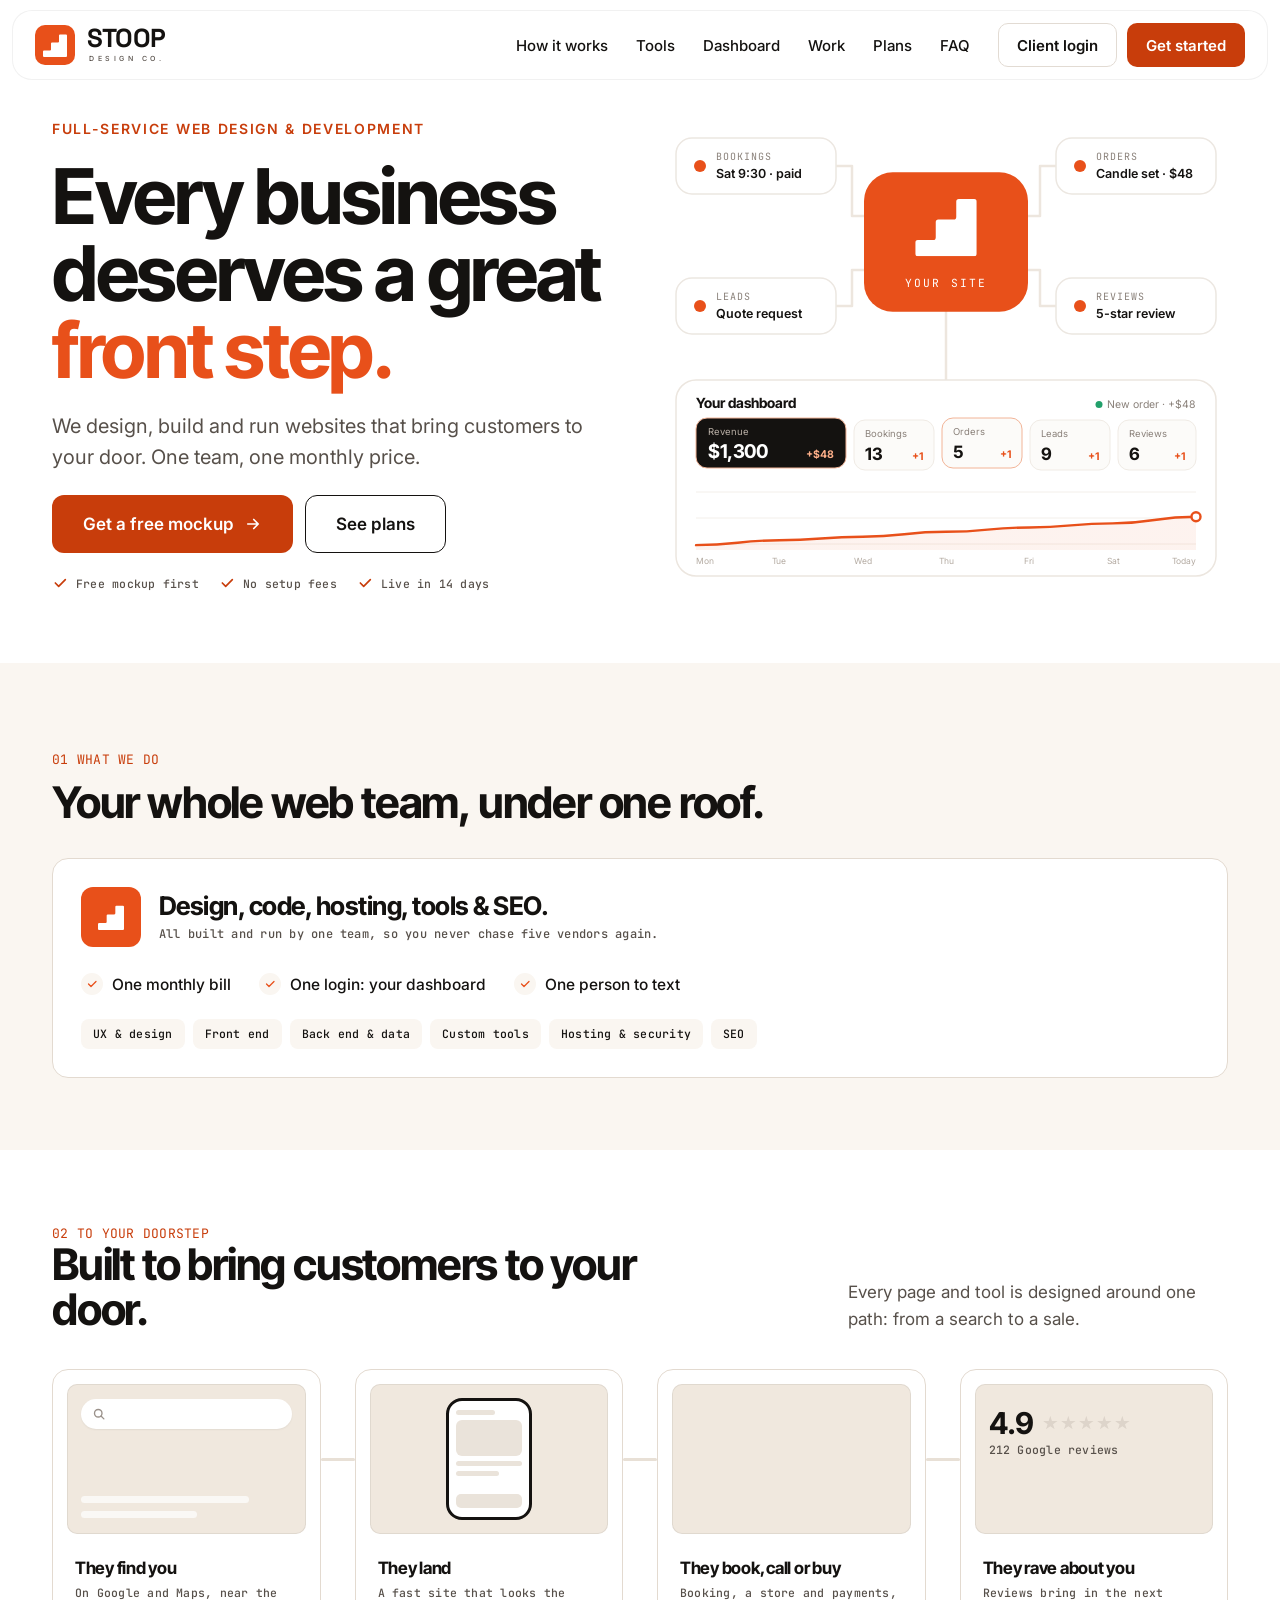
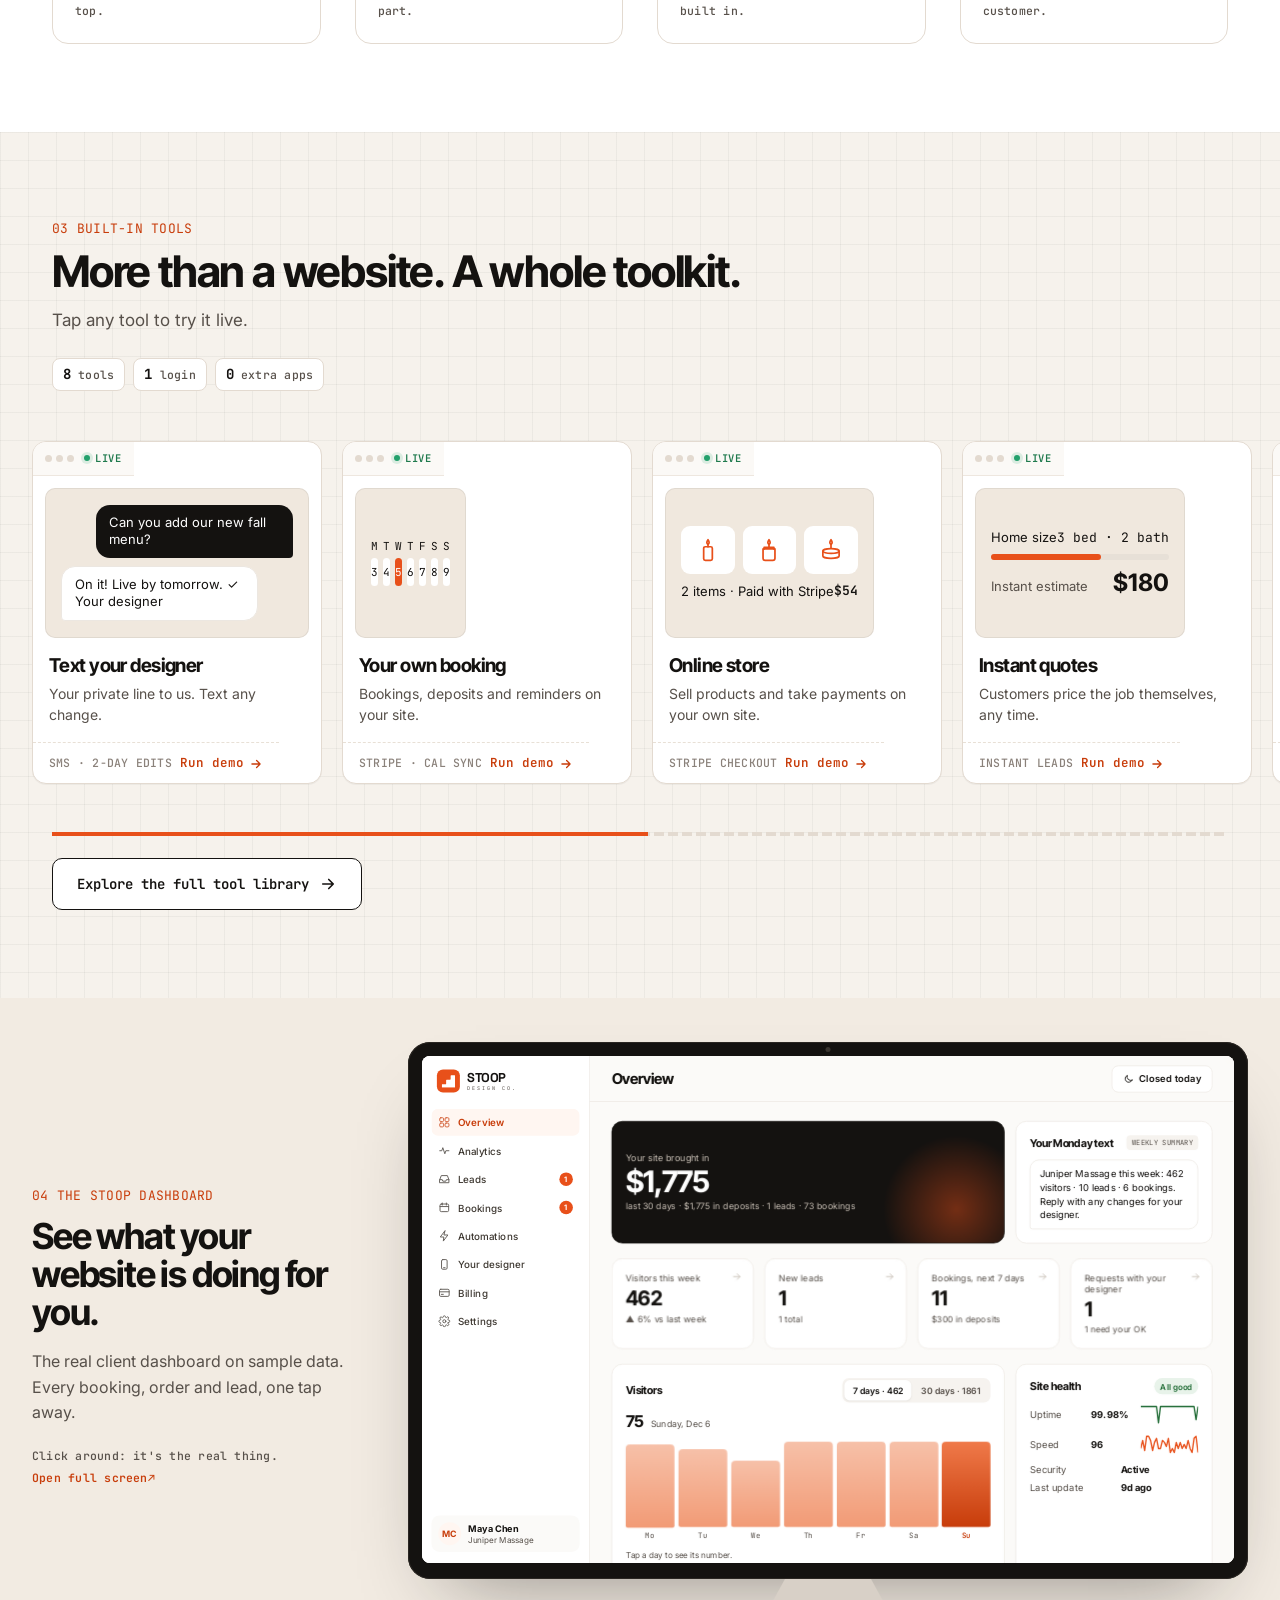
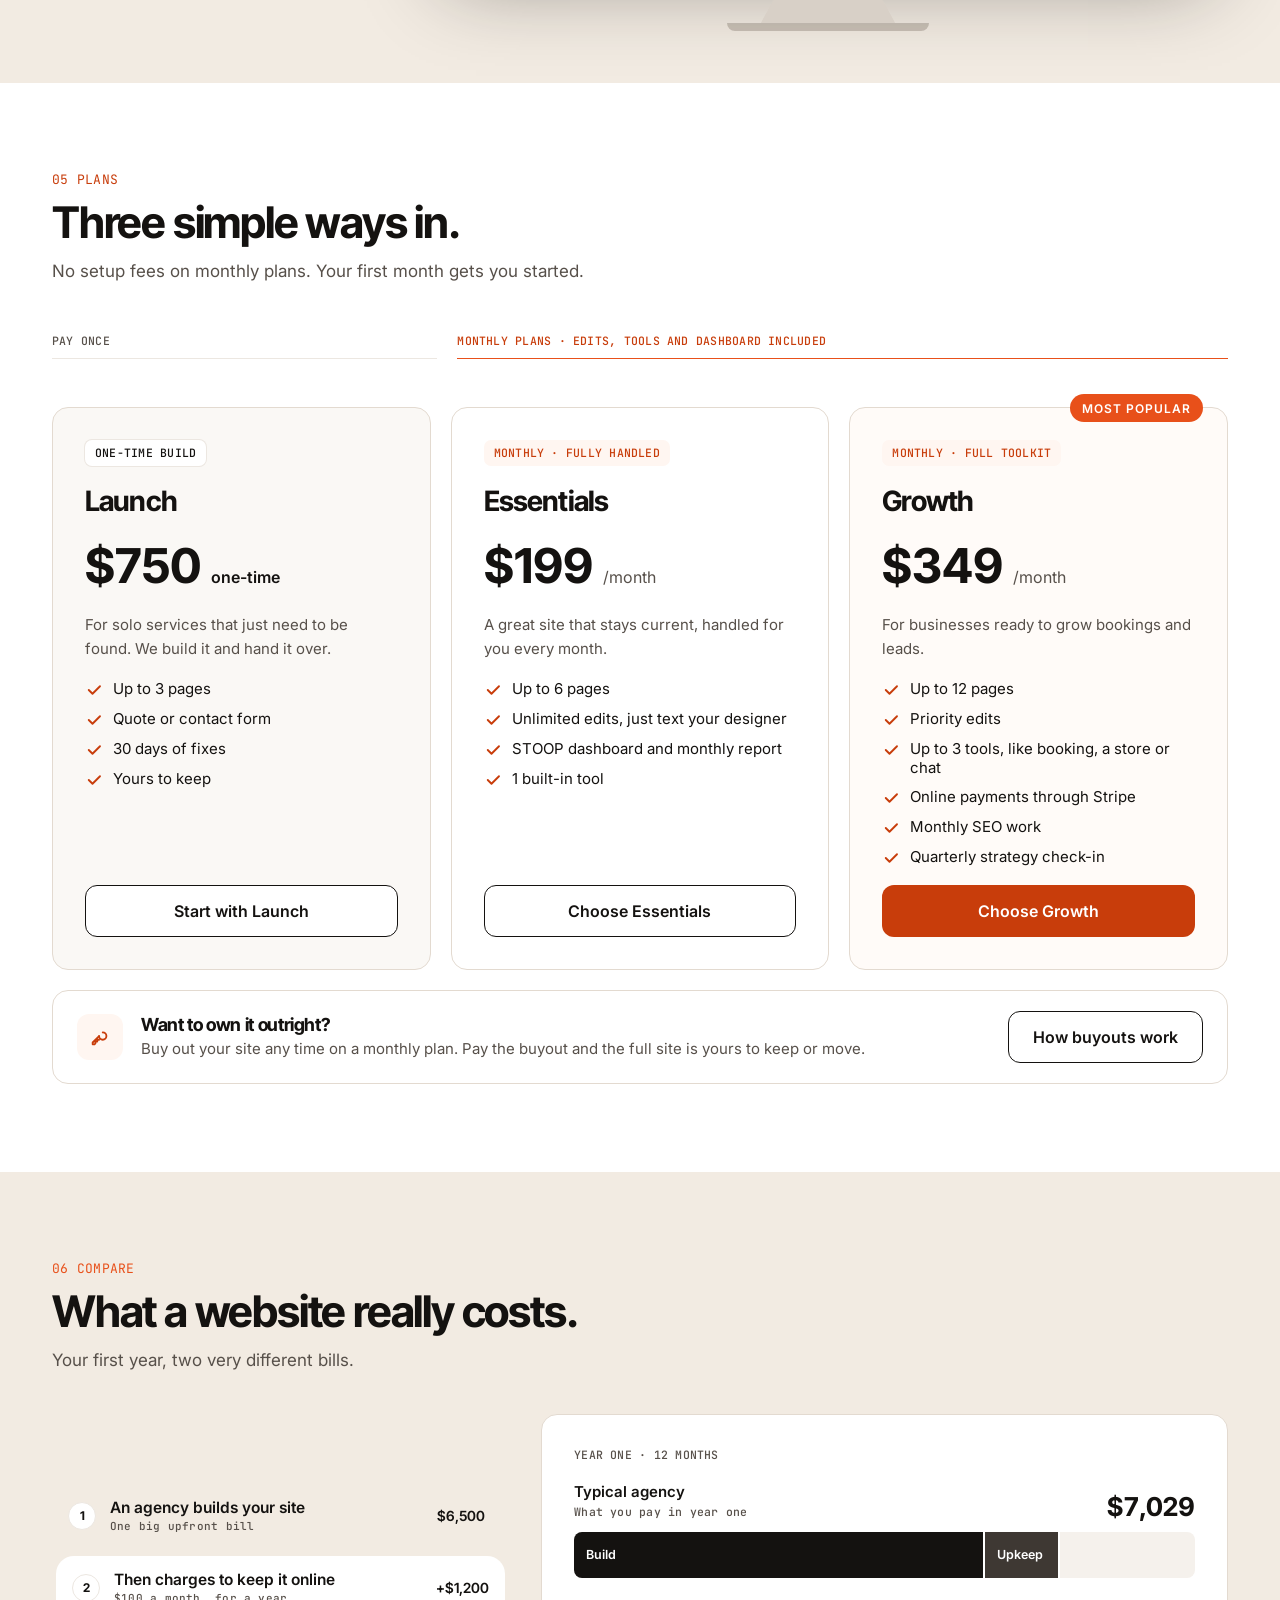
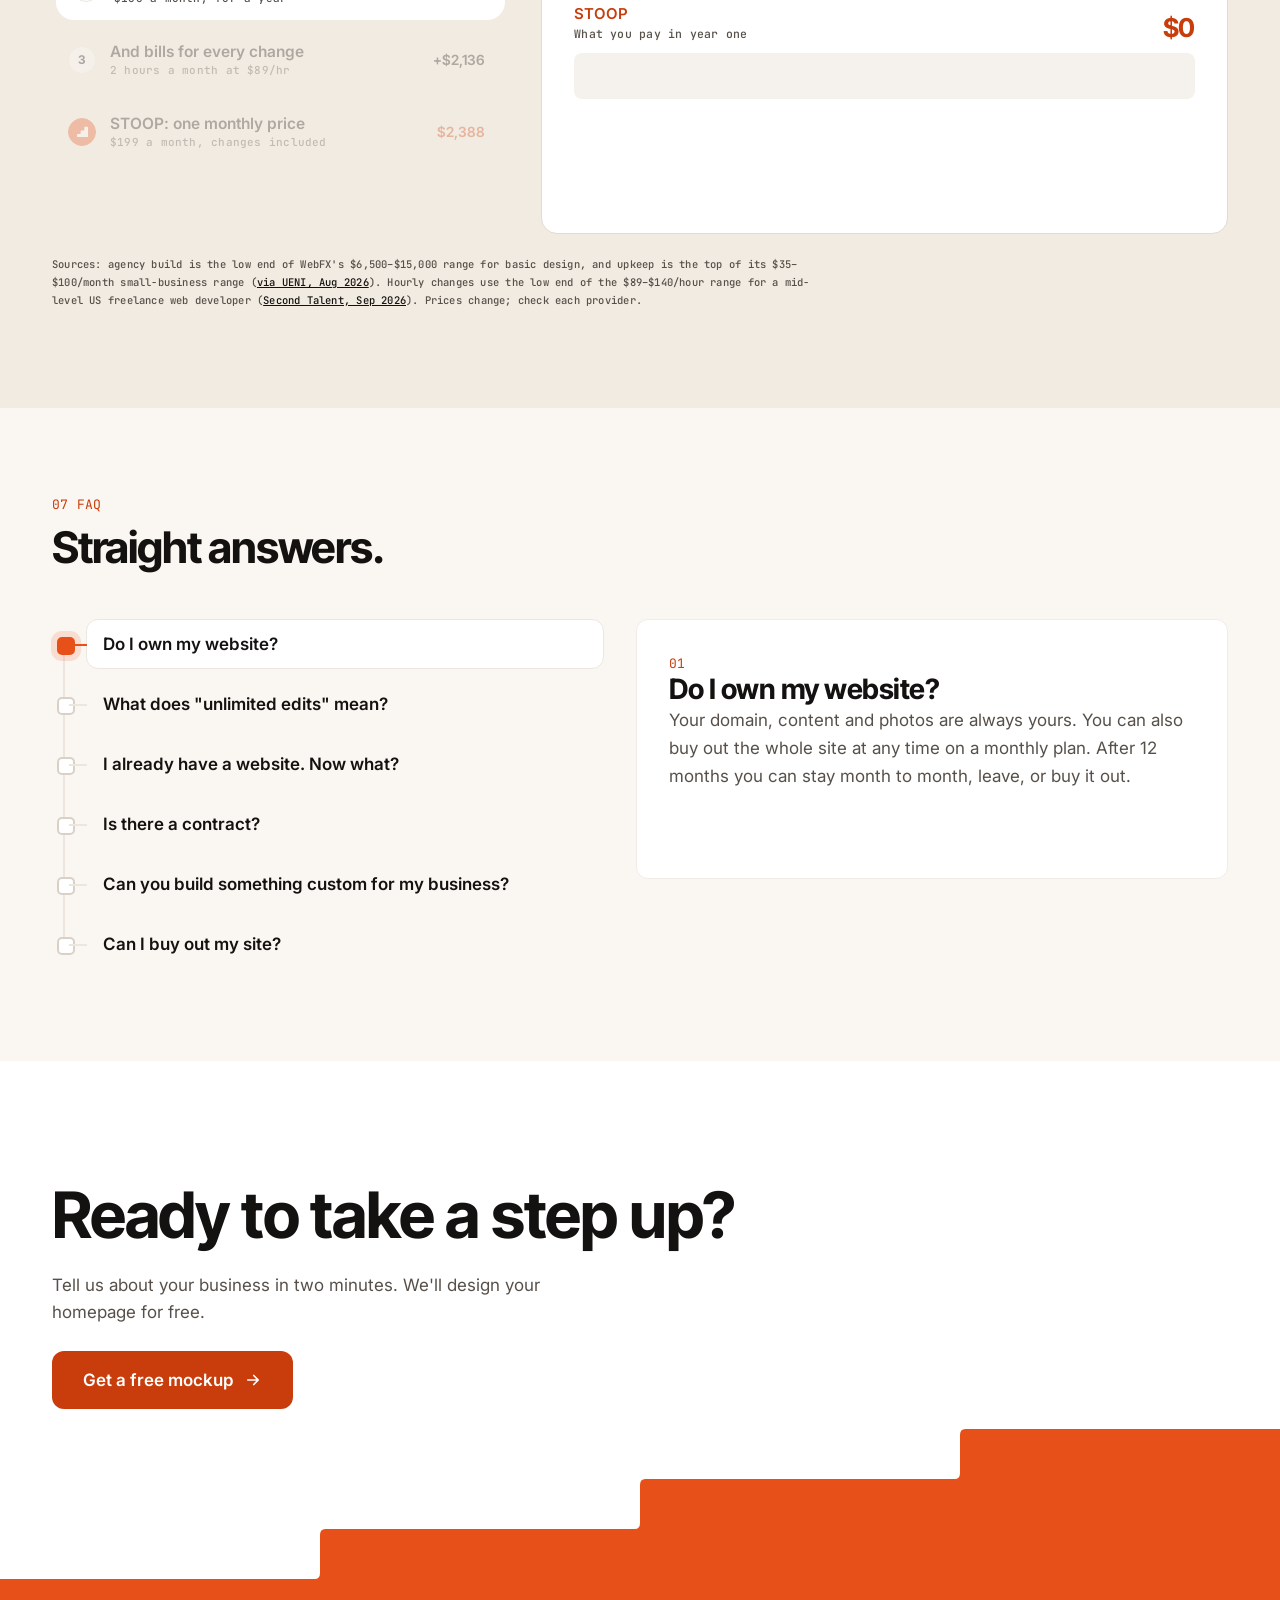
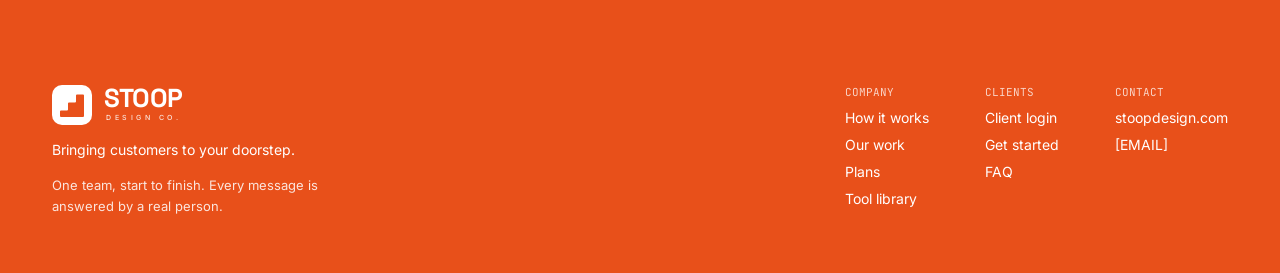
==== commit 2243e266: "Homepage polish: doorstep journey, monitor demo, 1-year cost story, module tools - 02 To your doorst" ====
--- a/index.html
+++ b/index.html
@@ -43,7 +43,6 @@
 <section class="hero">
 <div class="wrap hero-in">
 <div class="hero-copy">
-<span class="pill m-off"><span class="dot pulse"></span>Now booking 5 founding clients</span>
 <span class="hero-eyebrow">Full-service web design &amp; development</span>
 <h1>Every business deserves a great <span>front step.</span></h1>
 <p class="hero-sub">We design, build and run websites that bring customers to your door. One team, one monthly price.</p>
@@ -109,35 +108,30 @@
 </div>
 </section>
 <section id="how" class="section how-sec">
-<div class="wrap door">
-<div class="sec-head reveal"><span class="eyebrow">02 TO YOUR DOORSTEP</span><h2 class="h2">Built to bring customers to your door.</h2><p class="lede">Every page and tool is designed around one path: from a search to a sale.</p><a class="door-cta" href="get-started.html">Get a free mockup <svg width="16" height="16" aria-hidden="true"><use href="#arrow"/></svg></a></div>
-<article class="pcard reveal">
-<div class="pc-head"><b>Your customer's path</b><span class="pc-pill soft">Search to sale</span></div>
-<div class="pc-bar"><span>Found</span><div><i class="grow"></i></div><span>Booked</span></div>
-<ol class="pc-list">
-<li><span class="pc-dot n">1</span><div><b>They find you</b><small>Local SEO puts you on Google and Maps.</small></div></li>
-<li><span class="pc-dot n">2</span><div><b>They land</b><small>A fast site that looks the part.</small></div></li>
-<li><span class="pc-dot n">3</span><div><b>They trust you</b><small>Real reviews and your story.</small></div></li>
-<li class="hot"><span class="pc-dot go">4</span><div><b>They book, call or buy</b><small>Booking, a store and payments, built in.</small></div></li>
-</ol>
-</article>
-</div>
-</section>
-
-<section id="tools" class="section">
+<div class="wrap">
+<div class="sec-head jr-head reveal"><div><span class="eyebrow">02 TO YOUR DOORSTEP</span><h2 class="h2">Built to bring customers to your door.</h2></div><p class="lede">Every page and tool is designed around one path: from a search to a sale.</p></div>
+<div class="journey reveal" id="journey">
+<div class="jr-tiles">
+<article class="jr" data-k="0"><div class="jr-scene s-find" aria-hidden="true"><div class="sc"><div class="sf-bar"><svg width="12" height="12" viewBox="0 0 16 16"><circle cx="7" cy="7" r="5" fill="none" stroke="#9A918A" stroke-width="1.8"/><path d="M11 11l3.5 3.5" stroke="#9A918A" stroke-width="1.8" stroke-linecap="round"/></svg><span class="sf-type" data-text="massage near me"></span><i class="sf-caret"></i></div><div class="sf-res"><span class="sf-pin"></span><div><b>Juniper Massage</b><small>★ 4.9 · Open now</small></div></div><div class="sf-ghost"></div><div class="sf-ghost s"></div></div></div><div class="jr-txt"><h3>They find you</h3><p>On Google and Maps, near the top.</p></div></article><span class="jr-link" aria-hidden="true"><i></i><b></b></span><article class="jr" data-k="1"><div class="jr-scene s-land" aria-hidden="true"><div class="sc"><div class="sl-phone"><span class="sl-nav"></span><span class="sl-hero"></span><span class="sl-h"></span><span class="sl-h s"></span><span class="sl-btn">Book now</span><span class="sl-speed">0.8s</span></div></div></div><div class="jr-txt"><h3>They land</h3><p>A fast site that looks the part.</p></div></article><span class="jr-link" aria-hidden="true"><i></i><b></b></span><article class="jr" data-k="2"><div class="jr-scene s-book" aria-hidden="true"><div class="sc"><div class="sb-card"><span class="sb-ok"><svg width="14" height="14"><use href="#check"/></svg></span><div><b>Booked</b><small>Fri 10:00 · 60 min</small></div></div><span class="sb-money">+$95 deposit</span><span class="sb-door"><svg width="16" height="16" fill="#fff"><use href="#stair"/></svg>At your door</span></div></div><div class="jr-txt"><h3>They book, call or buy</h3><p>Booking, a store and payments, built in.</p></div></article><span class="jr-link" aria-hidden="true"><i></i><b></b></span><article class="jr" data-k="3"><div class="jr-scene s-trust" aria-hidden="true"><div class="sc"><div class="st-score"><b>4.9</b><span class="st-stars"><i></i><i></i><i></i><i></i><i></i></span><small>212 Google reviews</small></div><div class="st-quote">“Booked in a minute. Best in town.”</div></div></div><div class="jr-txt"><h3>They rave about you</h3><p>Reviews bring in the next customer.</p></div></article>
+</div>
+</div>
+</div>
+</section>
+
+<section id="tools" class="section tk-sec">
 <div class="wrap car-head reveal">
-<div class="sec-head"><span class="eyebrow">03 BUILT-IN TOOLS</span><h2 class="h2">More than a website. A whole toolkit.</h2><p class="lede">Tap any tool to try it live.</p></div>
+<div class="sec-head"><span class="eyebrow">03 BUILT-IN TOOLS</span><h2 class="h2">More than a website. A whole toolkit.</h2><p class="lede">Tap any tool to try it live.</p><div class="tk-stats mono"><span><b>8</b> tools</span><span><b>1</b> login</span><span><b>0</b> extra apps</span></div></div>
 
 </div>
 <div class="car-track" id="carTrack">
-<button class="tool-card" data-tool="text"><div class="tool-prev"><div class="bubble b-me">Can you add our new fall menu?</div><div class="bubble b-us">On it! Live by tomorrow. ✓ Your designer</div></div><h3>Text your designer</h3><p>Your private line to us. Text any change.</p><span class="tool-more">See how it works <svg width="16" height="16" aria-hidden="true"><use href="#arrow"/></svg></span></button>
-<button class="tool-card" data-tool="booking"><div class="tool-prev"><div style="display:grid;grid-template-columns:repeat(7,1fr);gap:5px;font-family:'JetBrains Mono',monospace;font-size:11px;text-align:center"><span>M</span><span>T</span><span>W</span><span>T</span><span>F</span><span>S</span><span>S</span><span style="padding:7px 0;border-radius:7px;background:#fff">3</span><span style="padding:7px 0;border-radius:7px;background:#fff">4</span><span style="padding:7px 0;border-radius:7px;background:var(--orange);color:#fff">5</span><span style="padding:7px 0;border-radius:7px;background:#fff">6</span><span style="padding:7px 0;border-radius:7px;background:#fff">7</span><span style="padding:7px 0;border-radius:7px;background:#fff">8</span><span style="padding:7px 0;border-radius:7px;background:#fff">9</span></div></div><h3>Your own booking</h3><p>Bookings, deposits and reminders on your site.</p><span class="tool-more">See how it works <svg width="16" height="16" aria-hidden="true"><use href="#arrow"/></svg></span></button>
-<button class="tool-card" data-tool="store"><div class="tool-prev"><div style="display:grid;grid-template-columns:repeat(3,1fr);gap:8px"><div style="height:48px;border-radius:9px;background:#fff;display:flex;align-items:center;justify-content:center"><svg width="26" height="26" viewBox="0 0 24 24" fill="none" stroke="#E8501A" stroke-width="1.6" stroke-linecap="round" stroke-linejoin="round" aria-hidden="true"><path d="M12 2.5c1.4 1.9 1.4 3.3 0 4.3-1.4-1-1.4-2.4 0-4.3z"/><path d="M12 7v2"/><rect x="8" y="9" width="8" height="12.5" rx="1.5"/></svg></div><div style="height:48px;border-radius:9px;background:#fff;display:flex;align-items:center;justify-content:center"><svg width="26" height="26" viewBox="0 0 24 24" fill="none" stroke="#E8501A" stroke-width="1.6" stroke-linecap="round" stroke-linejoin="round" aria-hidden="true"><path d="M12 2.5c1.4 1.9 1.4 3.3 0 4.3-1.4-1-1.4-2.4 0-4.3z"/><path d="M12 7v2.5"/><path d="M6.5 11h11v8.5a2 2 0 0 1-2 2h-7a2 2 0 0 1-2-2z"/><path d="M7.5 11V9.5h9V11"/></svg></div><div style="height:48px;border-radius:9px;background:#fff;display:flex;align-items:center;justify-content:center"><svg width="26" height="26" viewBox="0 0 24 24" fill="none" stroke="#E8501A" stroke-width="1.6" stroke-linecap="round" stroke-linejoin="round" aria-hidden="true"><path d="M12 2.5c1.4 1.9 1.4 3.3 0 4.3-1.4-1-1.4-2.4 0-4.3z"/><path d="M12 7v3"/><ellipse cx="12" cy="13" rx="7.5" ry="2.2"/><path d="M4.5 13v4.5c0 1.2 3.4 2.2 7.5 2.2s7.5-1 7.5-2.2V13"/></svg></div></div><div style="display:flex;justify-content:space-between;align-items:center;font-size:13px"><span>2 items · Paid with Stripe</span><span class="mono" style="font-weight:600">$54</span></div></div><h3>Online store</h3><p>Sell products and take payments on your own site.</p><span class="tool-more">See how it works <svg width="16" height="16" aria-hidden="true"><use href="#arrow"/></svg></span></button>
-<button class="tool-card" data-tool="quote"><div class="tool-prev"><div style="display:flex;justify-content:space-between;font-size:13px"><span>Home size</span><span class="mono">3 bed · 2 bath</span></div><div style="height:6px;border-radius:3px;background:#E7E0D7"><div style="width:62%;height:6px;border-radius:3px;background:var(--orange)"></div></div><div style="display:flex;justify-content:space-between;align-items:baseline"><span style="font-size:13px;color:var(--muted)">Instant estimate</span><span style="font-family:'Inter Tight',sans-serif;font-size:24px;font-weight:700">$180</span></div></div><h3>Instant quotes</h3><p>Customers price the job themselves, any time.</p><span class="tool-more">See how it works <svg width="16" height="16" aria-hidden="true"><use href="#arrow"/></svg></span></button>
-<button class="tool-card" data-tool="chat"><div class="tool-prev"><div class="bubble b-us">Do you have gluten-free options?</div><div class="bubble b-me" style="background:#E8501A">Yes! Every Saturday 🙂</div></div><h3>Customer chat</h3><p>Customers message you. You reply from your phone.</p><span class="tool-more">See how it works <svg width="16" height="16" aria-hidden="true"><use href="#arrow"/></svg></span></button>
-<button class="tool-card" data-tool="conditions"><div class="tool-prev"><div style="display:flex;align-items:center;gap:14px"><svg width="44" height="44" viewBox="0 0 24 24" fill="none" stroke="#E8501A" stroke-width="1.8" stroke-linecap="round" aria-hidden="true"><circle cx="12" cy="12" r="4"/><path d="M12 2v2M12 20v2M4.9 4.9l1.4 1.4M17.7 17.7l1.4 1.4M2 12h2M20 12h2M4.9 19.1l1.4-1.4M17.7 6.3l1.4-1.4"/></svg><div><div style="font-family:'Inter Tight',sans-serif;font-size:28px;font-weight:700">68°</div><div style="font-size:13px;color:var(--muted)">Clear · Great day to go</div></div></div></div><h3>Live conditions</h3><p>Weather, water or trail info right on your site.</p><span class="tool-more">See how it works <svg width="16" height="16" aria-hidden="true"><use href="#arrow"/></svg></span></button>
-<button class="tool-card" data-tool="gift"><div class="tool-prev" style="background:var(--orange);color:#fff"><span class="mono" style="font-size:11px">GIFT CARD</span><span style="font-family:'Inter Tight',sans-serif;font-size:34px;font-weight:700">$50</span></div><h3>Gift cards</h3><p>Sell gift cards from your own site.</p><span class="tool-more">See how it works <svg width="16" height="16" aria-hidden="true"><use href="#arrow"/></svg></span></button>
-<button class="tool-card" data-tool="reviews"><div class="tool-prev"><div style="color:var(--orange);font-size:18px;letter-spacing:2px">★★★★★</div><div style="font-size:14px;line-height:1.4">"Easiest booking we've ever done."</div><div class="mono" style="font-size:11px;color:var(--muted)">EXAMPLE REVIEW</div></div><h3>Reviews wall</h3><p>Your best Google reviews, always fresh.</p><span class="tool-more">See how it works <svg width="16" height="16" aria-hidden="true"><use href="#arrow"/></svg></span></button>
+<button class="tool-card" data-tool="text"><span class="tc-bar"><span class="tc-dots"><i></i><i></i><i></i></span><em><b></b>live</em></span><div class="tool-prev"><div class="bubble b-me">Can you add our new fall menu?</div><div class="bubble b-us">On it! Live by tomorrow. ✓ Your designer</div></div><h3>Text your designer</h3><p>Your private line to us. Text any change.</p><span class="tc-foot"><code>SMS · 2-DAY EDITS</code><span class="tool-more">Run demo <svg width="14" height="14" aria-hidden="true"><use href="#arrow"/></svg></span></span></button>
+<button class="tool-card" data-tool="booking"><span class="tc-bar"><span class="tc-dots"><i></i><i></i><i></i></span><em><b></b>live</em></span><div class="tool-prev"><div style="display:grid;grid-template-columns:repeat(7,1fr);gap:5px;font-family:'JetBrains Mono',monospace;font-size:11px;text-align:center"><span>M</span><span>T</span><span>W</span><span>T</span><span>F</span><span>S</span><span>S</span><span style="padding:7px 0;border-radius:7px;background:#fff">3</span><span style="padding:7px 0;border-radius:7px;background:#fff">4</span><span style="padding:7px 0;border-radius:7px;background:var(--orange);color:#fff">5</span><span style="padding:7px 0;border-radius:7px;background:#fff">6</span><span style="padding:7px 0;border-radius:7px;background:#fff">7</span><span style="padding:7px 0;border-radius:7px;background:#fff">8</span><span style="padding:7px 0;border-radius:7px;background:#fff">9</span></div></div><h3>Your own booking</h3><p>Bookings, deposits and reminders on your site.</p><span class="tc-foot"><code>STRIPE · CAL SYNC</code><span class="tool-more">Run demo <svg width="14" height="14" aria-hidden="true"><use href="#arrow"/></svg></span></span></button>
+<button class="tool-card" data-tool="store"><span class="tc-bar"><span class="tc-dots"><i></i><i></i><i></i></span><em><b></b>live</em></span><div class="tool-prev"><div style="display:grid;grid-template-columns:repeat(3,1fr);gap:8px"><div style="height:48px;border-radius:9px;background:#fff;display:flex;align-items:center;justify-content:center"><svg width="26" height="26" viewBox="0 0 24 24" fill="none" stroke="#E8501A" stroke-width="1.6" stroke-linecap="round" stroke-linejoin="round" aria-hidden="true"><path d="M12 2.5c1.4 1.9 1.4 3.3 0 4.3-1.4-1-1.4-2.4 0-4.3z"/><path d="M12 7v2"/><rect x="8" y="9" width="8" height="12.5" rx="1.5"/></svg></div><div style="height:48px;border-radius:9px;background:#fff;display:flex;align-items:center;justify-content:center"><svg width="26" height="26" viewBox="0 0 24 24" fill="none" stroke="#E8501A" stroke-width="1.6" stroke-linecap="round" stroke-linejoin="round" aria-hidden="true"><path d="M12 2.5c1.4 1.9 1.4 3.3 0 4.3-1.4-1-1.4-2.4 0-4.3z"/><path d="M12 7v2.5"/><path d="M6.5 11h11v8.5a2 2 0 0 1-2 2h-7a2 2 0 0 1-2-2z"/><path d="M7.5 11V9.5h9V11"/></svg></div><div style="height:48px;border-radius:9px;background:#fff;display:flex;align-items:center;justify-content:center"><svg width="26" height="26" viewBox="0 0 24 24" fill="none" stroke="#E8501A" stroke-width="1.6" stroke-linecap="round" stroke-linejoin="round" aria-hidden="true"><path d="M12 2.5c1.4 1.9 1.4 3.3 0 4.3-1.4-1-1.4-2.4 0-4.3z"/><path d="M12 7v3"/><ellipse cx="12" cy="13" rx="7.5" ry="2.2"/><path d="M4.5 13v4.5c0 1.2 3.4 2.2 7.5 2.2s7.5-1 7.5-2.2V13"/></svg></div></div><div style="display:flex;justify-content:space-between;align-items:center;font-size:13px"><span>2 items · Paid with Stripe</span><span class="mono" style="font-weight:600">$54</span></div></div><h3>Online store</h3><p>Sell products and take payments on your own site.</p><span class="tc-foot"><code>STRIPE CHECKOUT</code><span class="tool-more">Run demo <svg width="14" height="14" aria-hidden="true"><use href="#arrow"/></svg></span></span></button>
+<button class="tool-card" data-tool="quote"><span class="tc-bar"><span class="tc-dots"><i></i><i></i><i></i></span><em><b></b>live</em></span><div class="tool-prev"><div style="display:flex;justify-content:space-between;font-size:13px"><span>Home size</span><span class="mono">3 bed · 2 bath</span></div><div style="height:6px;border-radius:3px;background:#E7E0D7"><div style="width:62%;height:6px;border-radius:3px;background:var(--orange)"></div></div><div style="display:flex;justify-content:space-between;align-items:baseline"><span style="font-size:13px;color:var(--muted)">Instant estimate</span><span style="font-family:'Inter Tight',sans-serif;font-size:24px;font-weight:700">$180</span></div></div><h3>Instant quotes</h3><p>Customers price the job themselves, any time.</p><span class="tc-foot"><code>INSTANT LEADS</code><span class="tool-more">Run demo <svg width="14" height="14" aria-hidden="true"><use href="#arrow"/></svg></span></span></button>
+<button class="tool-card" data-tool="chat"><span class="tc-bar"><span class="tc-dots"><i></i><i></i><i></i></span><em><b></b>live</em></span><div class="tool-prev"><div class="bubble b-us">Do you have gluten-free options?</div><div class="bubble b-me" style="background:#E8501A">Yes! Every Saturday 🙂</div></div><h3>Customer chat</h3><p>Customers message you. You reply from your phone.</p><span class="tc-foot"><code>SMS ALERTS</code><span class="tool-more">Run demo <svg width="14" height="14" aria-hidden="true"><use href="#arrow"/></svg></span></span></button>
+<button class="tool-card" data-tool="conditions"><span class="tc-bar"><span class="tc-dots"><i></i><i></i><i></i></span><em><b></b>live</em></span><div class="tool-prev"><div style="display:flex;align-items:center;gap:14px"><svg width="44" height="44" viewBox="0 0 24 24" fill="none" stroke="#E8501A" stroke-width="1.8" stroke-linecap="round" aria-hidden="true"><circle cx="12" cy="12" r="4"/><path d="M12 2v2M12 20v2M4.9 4.9l1.4 1.4M17.7 17.7l1.4 1.4M2 12h2M20 12h2M4.9 19.1l1.4-1.4M17.7 6.3l1.4-1.4"/></svg><div><div style="font-family:'Inter Tight',sans-serif;font-size:28px;font-weight:700">68°</div><div style="font-size:13px;color:var(--muted)">Clear · Great day to go</div></div></div></div><h3>Live conditions</h3><p>Weather, water or trail info right on your site.</p><span class="tc-foot"><code>LIVE DATA</code><span class="tool-more">Run demo <svg width="14" height="14" aria-hidden="true"><use href="#arrow"/></svg></span></span></button>
+<button class="tool-card" data-tool="gift"><span class="tc-bar"><span class="tc-dots"><i></i><i></i><i></i></span><em><b></b>live</em></span><div class="tool-prev" style="background:var(--orange);color:#fff"><span class="mono" style="font-size:11px">GIFT CARD</span><span style="font-family:'Inter Tight',sans-serif;font-size:34px;font-weight:700">$50</span></div><h3>Gift cards</h3><p>Sell gift cards from your own site.</p><span class="tc-foot"><code>STRIPE · EMAIL</code><span class="tool-more">Run demo <svg width="14" height="14" aria-hidden="true"><use href="#arrow"/></svg></span></span></button>
+<button class="tool-card" data-tool="reviews"><span class="tc-bar"><span class="tc-dots"><i></i><i></i><i></i></span><em><b></b>live</em></span><div class="tool-prev"><div style="color:var(--orange);font-size:18px;letter-spacing:2px">★★★★★</div><div style="font-size:14px;line-height:1.4">"Easiest booking we've ever done."</div><div class="mono" style="font-size:11px;color:var(--muted)">EXAMPLE REVIEW</div></div><h3>Reviews wall</h3><p>Your best Google reviews, always fresh.</p><span class="tc-foot"><code>GOOGLE SYNC</code><span class="tool-more">Run demo <svg width="14" height="14" aria-hidden="true"><use href="#arrow"/></svg></span></span></button>
 </div>
 <div class="wrap"><div class="car-progress" aria-hidden="true"><i id="carBar"></i></div><a href="tools.html" class="btn btn-outline lib-btn">Explore the full tool library <svg width="18" height="18" aria-hidden="true"><use href="#arrow"/></svg></a></div>
 </section>
@@ -149,12 +143,7 @@
 
 <section id="dashboard" class="section dash-sec">
 <div class="wrap dash-wrap">
-<div class="dash-copy reveal">
-<span class="eyebrow">04 THE STOOP DASHBOARD</span>
-<h2 class="h2">See what your website is doing for you.</h2>
-<p class="lede">The real client dashboard on sample data. Every booking, order and lead, one tap away.</p>
-<p class="dash-hint">Tap the menu in the phone to look around. <a href="app/?embed=1#/overview" target="_blank" rel="noopener">Open full screen <span aria-hidden="true">↗</span></a></p>
-</div>
+<div class="dash-copy reveal"><div class="dc-l"><span class="eyebrow">04 THE STOOP DASHBOARD</span><h2 class="h2">See what your website is doing for you.</h2></div><div class="dc-r"><p class="lede">The real client dashboard on sample data. Every booking, order and lead, one tap away.</p><p class="dash-hint"><span class="m-on">Tap the menu in the phone to look around.</span><span class="m-off">Click around: it's the real thing.</span> <a href="app/?embed=1#/overview" target="_blank" rel="noopener">Open full screen <span aria-hidden="true">↗</span></a></p></div></div>
 <div class="dash-phone reveal">
 <div class="iph">
 <div class="iph-status"><b>9:41</b><span class="iph-island"></span><span class="iph-ic"><i></i><i></i><i></i><i></i><em></em></span></div>
@@ -188,21 +177,23 @@
 </div>
 </section>
 
-<section class="section" style="background:var(--warm)">
-<div class="wrap">
-<div class="sec-head reveal"><span class="eyebrow">06 COMPARE</span><h2 class="h2">What a website really costs.</h2><p class="lede">Drag the sliders to compare the real total over time.</p></div>
-<div class="cmp reveal">
-<div class="cmp-main">
-<div class="yr"><label for="years">Time</label><input class="range" type="range" id="years" min="1" max="5" step="1" value="3" style="flex:1;min-width:180px"><output id="yearsOut" for="years">3 years</output></div>
-<div class="yr"><label for="hrs">Changes</label><input class="range" type="range" id="hrs" min="0" max="6" step="1" value="2" style="flex:1;min-width:180px"><output id="hrsOut" for="hrs">2 hrs/month</output></div>
-<div class="bars">
-<div class="bar-row"><div class="bar-top"><span>Typical agency</span><b id="vAgency">$0</b></div><div class="bar"><i id="bAgency" style="width:0;background:#141210"></i></div><span class="bar-note" id="agNote">$6,500 build + $100/month upkeep + changes at $89/hour.</span></div>
-<div class="bar-row"><div class="bar-top"><span style="color:var(--deep)">STOOP Essentials</span><b id="vStoop" style="color:var(--deep)">$0</b></div><div class="bar"><i id="bStoop" style="width:0;background:#E8501A"></i></div><span class="bar-note">$199/month, no setup fee. Unlimited edits, tools and dashboard included.</span></div>
-<div class="savings" id="save"><span>You keep</span><b id="vSave">$0</b><span id="saveNote">with STOOP</span></div>
+<section class="section cmp-sec">
+<div class="wrap">
+<div class="sec-head reveal"><span class="eyebrow">06 COMPARE</span><h2 class="h2">What a website really costs.</h2><p class="lede">Your first year, two very different bills.</p></div>
+<div class="story reveal" id="story">
+<ol class="st-steps">
+<li><span class="st-n">1</span><div><b>An agency builds your site</b><small>One big upfront bill</small></div><em>$6,500</em></li>
+<li><span class="st-n">2</span><div><b>Then charges to keep it online</b><small>$100 a month, for a year</small></div><em>+$1,200</em></li>
+<li><span class="st-n">3</span><div><b>And bills for every change</b><small>2 hours a month at $89/hr</small></div><em>+$2,136</em></li>
+<li class="us"><span class="st-n"><svg width="11" height="11" fill="#fff" aria-hidden="true"><use href="#stair"/></svg></span><div><b>STOOP: one monthly price</b><small>$199 a month, changes included</small></div><em>$2,388</em></li>
+</ol>
+<div class="st-viz"><span class="st-yr mono">YEAR ONE · 12 MONTHS</span>
+<div class="st-row"><div class="st-lbl"><span>Typical agency<small>What you pay in year one</small></span><b id="stA">$0</b></div><div class="st-track"><i class="sg sg1"><span>Build</span></i><i class="sg sg2"><span>Upkeep</span></i><i class="sg sg3"><span>Changes</span></i></div></div>
+<div class="st-row"><div class="st-lbl"><span class="o">STOOP<small>What you pay in year one</small></span><b class="o" id="stS">$0</b></div><div class="st-track"><i class="sg sgS"><span>All in</span></i><i class="sg sgK"><span>You save this</span></i></div></div>
+<div class="st-save" id="stSave"><div><span>With STOOP, you save</span><small>in your first year, plus a dashboard and built-in tools</small></div><b id="stK">$0</b></div>
+</div>
 </div>
 <p class="sources">Sources: agency build is the low end of WebFX's $6,500–$15,000 range for basic design, and upkeep is the top of its $35–$100/month small-business range (<a href="https://ueni.com/blog/affordable-website-design/" target="_blank" rel="noopener">via UENI, Aug 2026</a>). Hourly changes use the low end of the $89–$140/hour range for a mid-level US freelance web developer (<a href="https://www.secondtalent.com/cost-to-hire/web-developer/" target="_blank" rel="noopener">Second Talent, Sep 2026</a>). Prices change; check each provider.</p>
-</div>
-</div>
 </div>
 </section>
 
--- a/assets/styles.css
+++ b/assets/styles.css
@@ -1113,3 +1113,476 @@
 
 main>.what-sec{padding-bottom:40px}main>.how-sec{padding-top:56px}
 @media (max-width:700px){main>.what-sec{padding-bottom:24px}main>.how-sec{padding-top:32px}}
+
+/* ===== Hero: no founding pill, content lifted ===== */
+@media (min-width:701px){main>.hero .hero-in{padding-top:40px;padding-bottom:72px}}
+
+/* ===== Compare: the cost story builds once ===== */
+.story{display:grid;grid-template-columns:minmax(0,.85fr) minmax(0,1.3fr);gap:40px;align-items:center;margin-top:40px}
+.st-steps{list-style:none;margin:0;padding:0;display:flex;flex-direction:column;gap:6px}
+.st-steps li{display:flex;align-items:center;gap:14px;padding:14px 16px;border-radius:18px;opacity:.32;transition:opacity .5s ease,background .5s ease,transform .5s cubic-bezier(.2,.8,.2,1)}
+.st-steps li.on{opacity:1}
+.st-steps li.now{background:#fff;transform:translateX(4px)}
+.st-steps li>div{flex:1;min-width:0;display:flex;flex-direction:column;gap:2px}
+.st-steps b{font-size:15.5px;font-weight:600}
+.st-steps small{font-size:13.5px;color:var(--muted)}
+.st-steps em{font:600 14px/1 'Inter Tight',sans-serif;font-style:normal;white-space:nowrap}
+.st-n{width:28px;height:28px;border-radius:50%;background:#fff;border:1px solid var(--line);display:flex;align-items:center;justify-content:center;font:700 12px/1 'Inter Tight',sans-serif;flex:none}
+.st-steps li.us .st-n{background:var(--orange);border-color:var(--orange)}
+.st-steps li.us em{color:var(--deep)}
+.st-viz{background:#fff;border-radius:28px;padding:32px;display:flex;flex-direction:column;gap:26px}
+.st-row{display:flex;flex-direction:column;gap:10px}
+.st-lbl{display:flex;justify-content:space-between;align-items:baseline}
+.st-lbl span{font-size:15px;font-weight:600}
+.st-lbl b{font:700 26px/1 'Inter Tight',sans-serif;letter-spacing:-.02em;font-variant-numeric:tabular-nums}
+.st-lbl .o{color:var(--deep)}
+.st-track{display:flex;height:46px;border-radius:14px;background:#F5F1EC;overflow:hidden}
+.sg{position:relative;width:0;height:100%;display:flex;align-items:center;overflow:hidden;transition:width .9s cubic-bezier(.3,.8,.2,1)}
+.sg span{padding:0 12px;font-size:12.5px;font-weight:600;color:#fff;white-space:nowrap;opacity:0;transition:opacity .4s ease .5s}
+.sg.on span{opacity:1}
+.sg1{background:#141210}.sg1.on{width:39.4%}
+.sg2{background:#3E3833}.sg2.on{width:21.8%}
+.sg3{background:#6E655D}.sg3.on{width:38.8%}
+.sgS{background:var(--orange)}.sgS.on{width:43.4%}
+.sgK{background:repeating-linear-gradient(-45deg,#FFF1E9 0 8px,#FFE7DB 8px 16px);justify-content:center}
+.sgK.on{width:56.6%}
+.sgK span{color:var(--deep)}
+.sg1,.sg2{border-right:2px solid #fff}
+.st-save{display:flex;align-items:baseline;flex-wrap:wrap;gap:6px 12px;padding:18px 20px;border-radius:18px;background:#FFF5EF;opacity:0;transform:translateY(8px);transition:opacity .6s ease,transform .6s cubic-bezier(.2,.8,.2,1)}
+.st-save.on{opacity:1;transform:none}
+.st-save span{font-weight:600;color:var(--deep)}
+.st-save b{font:700 34px/1 'Inter Tight',sans-serif;letter-spacing:-.03em;color:var(--deep);font-variant-numeric:tabular-nums}
+.st-save small{flex-basis:100%;font-size:14px;color:var(--muted)}
+.story.instant *{transition:none!important}
+#story~.sources,.story+.sources{max-width:760px;margin-top:22px}
+@media (max-width:900px){.story{grid-template-columns:1fr;gap:20px}}
+@media (max-width:700px){
+  .story{margin-top:24px}
+  .st-steps{gap:2px}
+  .st-steps li{padding:10px 12px;gap:12px;border-radius:14px}
+  .st-steps b{font-size:14px}.st-steps small{font-size:12.5px}.st-steps em{font-size:13px}
+  .st-n{width:24px;height:24px;font-size:11px}
+  .st-viz{padding:20px;border-radius:22px;gap:18px}
+  .st-lbl b{font-size:21px}
+  .st-track{height:38px;border-radius:11px}
+  .sg span{padding:0 8px;font-size:11px}
+  .st-save{padding:14px 16px}
+  .st-save b{font-size:28px}
+  .st-save small{font-size:13px}
+}
+
+/* ===== Customer path: connected, builds step by step ===== */
+.pc-list.path{position:relative}
+.pc-list.path::before,.pc-list.path::after{content:"";position:absolute;left:11px;top:var(--y0,24px);width:2px;border-radius:2px}
+.pc-list.path::before{height:var(--len,0);background:#E9E2DA}
+.pc-list.path::after{height:var(--fill,0);background:var(--orange);transition:height .65s cubic-bezier(.4,0,.2,1)}
+.pc-list.path li{position:relative;z-index:1;border-top:0!important;opacity:.35;transform:translateX(8px);transition:opacity .5s ease,transform .6s cubic-bezier(.2,.8,.2,1)}
+.pc-list.path li.on{opacity:1;transform:none}
+.pc-list.path .pc-dot{transition:background .4s ease,color .4s ease,border-color .4s ease,box-shadow .4s ease}
+.pc-list.path li.on .pc-dot.n{background:var(--orange);color:#fff;border-color:var(--orange)}
+.pc-list.path li.hot{margin:2px -10px 0;padding:12px 10px}
+.pc-list.path li.hot.on{background:#FFF0E7}
+.pc-list.path li.hot .pc-dot{box-shadow:0 0 0 0 rgba(232,80,26,.35)}
+.pc-list.path.live li.hot .pc-dot{animation:hotDot 2.6s ease-out infinite}
+@keyframes hotDot{0%{box-shadow:0 0 0 0 rgba(232,80,26,.4)}70%{box-shadow:0 0 0 10px rgba(232,80,26,0)}100%{box-shadow:0 0 0 0 rgba(232,80,26,0)}}
+.pc-list.path.instant::after,.pc-list.path.instant li{transition:none}
+.pc-list.path.instant::after{height:var(--len)}
+
+/* ===== Dashboard: monitor on desktop, iPhone on phones ===== */
+.dc-l,.dc-r{display:flex;flex-direction:column;gap:12px}
+@media (min-width:901px){
+  .dash-sec.section{padding:44px 0 52px}
+  .dash-wrap{display:flex!important;flex-direction:column;gap:26px;align-items:stretch}
+  .dash-copy{max-width:none!important;display:grid!important;grid-template-columns:minmax(0,1.15fr) minmax(0,1fr);gap:48px;align-items:end}
+  .dash-copy .h2{margin:0}
+  .dc-r .lede{font-size:16px}
+  .dash-phone{flex-direction:column;align-items:center}
+  .iph{--h:auto;height:auto;aspect-ratio:auto;width:min(100%,calc((100vh - 330px) * 1.6 + 28px));width:min(100%,calc((100svh - 330px) * 1.6 + 28px));padding:14px 14px 16px;border-radius:22px;background:#141210;box-shadow:0 0 0 1px #2A2622 inset,0 40px 80px -40px rgba(20,18,16,.45)}
+  .iph-status,.iph-home{display:none}
+  .iph-screen{flex:none;width:100%;aspect-ratio:16/10;border-radius:8px}
+  .iph::before{content:"";position:absolute;left:50%;top:5px;width:5px;height:5px;border-radius:50%;background:#3A3530;transform:translateX(-50%)}
+  .dash-phone::after{content:"";display:block;width:16%;height:44px;background:#D8D0C7;clip-path:polygon(18% 0,82% 0,100% 100%,0 100%)}
+  .dash-phone::before{content:"";order:3;display:block;width:24%;height:8px;border-radius:0 0 8px 8px;background:#C9C0B6}
+}
+.pc-list.path{align-items:stretch!important;display:flex!important;flex-direction:column!important;gap:0!important;padding:0!important;margin:0!important;grid-template-columns:none!important;background:none!important}
+.sg,.sg span{font-style:normal}
+@media (min-width:901px){.iph{width:min(100%,calc((100vh - 390px) * 1.6 + 28px));width:min(100%,calc((100svh - 390px) * 1.6 + 28px))}}
+
+/* ===== Tool library: one-line category pills, more room above the prev/next row ===== */
+.lib-filter{flex-wrap:nowrap!important;gap:4px;overflow-x:auto;scrollbar-width:none}
+.lib-filter::-webkit-scrollbar{display:none}
+.lib-filter button{flex:none;height:32px;padding:0 11px;font-size:12.5px;white-space:nowrap}
+.lib-pill{height:32px}
+.ld-nav{margin-top:14px;padding-top:22px!important}
+@media (max-width:700px){.ld-nav{margin-top:10px;padding-top:18px!important}}
+
+/* ===== Dashboard desktop: words left, big monitor right ===== */
+@media (min-width:901px){
+  .dash-sec .dash-wrap{max-width:1380px;display:grid!important;grid-template-columns:minmax(260px,320px) minmax(0,1fr);gap:56px;align-items:center}
+  .dash-copy{display:flex!important;flex-direction:column;gap:18px}
+  .dc-l,.dc-r{gap:14px}
+  .dash-copy .h2{font-size:clamp(30px,2.8vw,40px)}
+  .dash-phone{align-items:center}
+  .iph{width:min(100%,calc((100vh - 250px) * 1.6 + 28px));width:min(100%,calc((100svh - 250px) * 1.6 + 28px))}
+}
+
+/* customer path: synced ball + bar */
+.pcard{position:relative}
+.pb-track{position:relative;flex:1;height:5px;border-radius:3px;background:#ECE5DD;overflow:visible!important}
+.pb-track i{position:absolute;left:0;top:0;height:100%;width:0;border-radius:3px;background:var(--orange);transition:width .6s cubic-bezier(.4,0,.2,1)}
+.pc-list.path~.pc-ball{}
+.pb-track.snap i{transition:none}
+.pb-track b{position:absolute;top:50%;width:11px;height:11px;margin:-5.5px 0 0 -5.5px;border-radius:50%;background:#fff;border:2px solid #E2D9CF;transition:border-color .3s,background .3s,transform .3s}
+.pb-track b:nth-of-type(1){left:0}.pb-track b:nth-of-type(2){left:33.333%}.pb-track b:nth-of-type(3){left:66.667%}.pb-track b:nth-of-type(4){left:100%}
+.pb-track b.on{border-color:var(--orange);background:var(--orange);transform:scale(1.1)}
+.pc-ball{position:absolute;left:0;top:0;width:14px;height:14px;margin-top:-7px;border-radius:50%;background:var(--orange);box-shadow:0 0 0 4px rgba(232,80,26,.18),0 0 0 9px rgba(232,80,26,.07);opacity:0;transition:opacity .35s;pointer-events:none;z-index:3}
+.pc-ball.on{opacity:1}
+.pc-list.path li.now>div b{color:var(--deep)}
+.pc-list.path li>div b{transition:color .3s}
+.pc-list.path.live~.pc-ball{} .pcard:has(.pc-list.path.live) .pb-track i{transition:none}
+.lib-filter button{padding:0 14px}
+@media (min-width:901px){.dash-hint a{display:inline-flex;margin-left:0}.dash-hint{display:flex;flex-direction:column;align-items:flex-start;gap:6px}}
+
+/* ===== Cost story: one year ===== */
+.sg1.on{width:66.1%}.sg2.on{width:12.2%}.sg3.on{width:21.7%}
+.sgS.on{width:24.3%}.sgK.on{width:75.7%}
+.st-yr{font-size:11px;letter-spacing:.14em;color:var(--muted);margin-bottom:-10px}
+@media (max-width:700px){.sg2 span{display:none}}
+
+/* ===== Section backgrounds that flow: white, cream, sand, one dark money moment ===== */
+:root{--cream:#FAF6F1;--sand:#F2EBE2}
+main>.hero{background:#fff!important}
+main>.what-sec{background:var(--cream)}
+main>.what-sec .offer{background:#fff}
+main>.how-sec{background:#fff}
+main>.how-sec .pcard{background:var(--cream)}
+main>#tools{background:var(--cream)}
+main>.dash-sec{background:var(--sand)!important}
+main>#plans{background:#fff}
+main>#faq{background:var(--cream)}
+main>.cta{background:#fff}
+/* sections no longer need tight top/bottom tweaks now that colours separate them */
+main>.what-sec{padding-bottom:72px}
+main>.how-sec{padding-top:72px}
+@media (max-width:700px){main>.what-sec{padding-bottom:44px}main>.how-sec{padding-top:44px}}
+/* dark: what a website really costs */
+main>.cmp-sec{background:#161311;color:#fff}
+.cmp-sec .h2{color:#fff}
+.cmp-sec .lede{color:#B5ABA1}
+.cmp-sec .eyebrow{color:#FF7A45}
+.cmp-sec .st-steps li{opacity:.3}
+.cmp-sec .st-steps li.on{opacity:1}
+.cmp-sec .st-steps li.now{background:#231E1A}
+.cmp-sec .st-steps b,.cmp-sec .st-steps em{color:#fff}
+.cmp-sec .st-steps small{color:#A39990}
+.cmp-sec .st-n{background:#2A2420;border-color:#3A332D;color:#fff}
+.cmp-sec .st-steps li.us .st-n{background:var(--orange);border-color:var(--orange)}
+.cmp-sec .st-steps li.us em{color:#FF8A5B}
+.cmp-sec .sources{color:#8C837A}
+.cmp-sec .sources a{color:#C9C0B6}
+/* tool library + work pages: cream intro, white content */
+.lib-hero{background:var(--cream);border-bottom:0!important}
+.lib-hero svg,.lib-hero .lib-dots{opacity:.5}
+main#work>.work-page{background:#fff}
+main#work .wk-head{padding-bottom:4px}
+/* tool library: simpler detail */
+.ld-replaces{margin:0;font-size:13.5px;color:var(--muted);line-height:1.5}
+.ld-replaces span{display:inline-block;margin-right:8px;font:600 10.5px/1 'JetBrains Mono',monospace;letter-spacing:.12em;color:var(--deep);text-transform:uppercase}
+main>.what-sec .of-tags span,main>.what-sec .of-checks i{background:var(--cream)}
+
+/* ===== Cost story: soft sand instead of dark, clearer figures ===== */
+main>.cmp-sec{background:var(--sand);color:var(--ink)}
+.cmp-sec .h2{color:var(--ink)}
+.cmp-sec .lede{color:var(--muted)}
+.cmp-sec .eyebrow{color:var(--orange)}
+.cmp-sec .st-steps li.now{background:#fff}
+.cmp-sec .st-steps b,.cmp-sec .st-steps em{color:var(--ink)}
+.cmp-sec .st-steps small{color:var(--muted)}
+.cmp-sec .st-n{background:#fff;border-color:var(--line);color:var(--ink)}
+.cmp-sec .st-steps li.us em{color:var(--deep)}
+.cmp-sec .sources{color:var(--muted)}
+.cmp-sec .sources a{color:var(--ink)}
+.st-lbl{align-items:flex-end}
+.st-lbl span{display:flex;flex-direction:column;gap:3px}
+.st-lbl small{font-size:12.5px;font-weight:400;color:var(--muted)}
+.st-save{align-items:center;justify-content:space-between;flex-wrap:nowrap}
+.st-save>div{display:flex;flex-direction:column;gap:3px}
+.st-save>div span{font-size:16px}
+.st-save>div small{flex-basis:auto}
+@media (max-width:700px){.st-save{flex-wrap:wrap}.st-save>div span{font-size:15px}}
+.st-yr{margin-bottom:-6px}
+
+/* ===== Tool cards: preview reads as a small screen inside the white card ===== */
+:root{--screen:#F0E8DE;--screen-edge:rgba(20,18,16,.07)}
+.tool-prev{background:var(--screen)!important;box-shadow:inset 0 0 0 1px var(--screen-edge);border-radius:16px}
+.tool-card{background:#fff;border-color:transparent!important;box-shadow:0 1px 2px rgba(20,18,16,.04),0 8px 24px -16px rgba(20,18,16,.18)}
+.tool-card:hover{border-color:transparent!important;box-shadow:0 1px 2px rgba(20,18,16,.05),0 22px 40px -22px rgba(20,18,16,.3)}
+.tool-card:hover .tool-prev{box-shadow:inset 0 0 0 1.5px rgba(232,80,26,.45)}
+/* tool library: the live demo sits in the same "screen" tone */
+.ld-demo{background:var(--screen)!important;box-shadow:inset 0 0 0 1px var(--screen-edge)}
+.lib-item.on{background:#fff}
+.lib-item.on{box-shadow:inset 0 0 0 1.5px var(--orange),0 10px 24px -18px rgba(232,80,26,.5)}
+
+/* ===== 02 To your doorstep: the journey ===== */
+.jr-head{display:flex;align-items:flex-end;justify-content:space-between;gap:32px;flex-direction:row!important}
+.jr-head .lede{max-width:380px;margin:0}
+.journey{margin-top:40px;--g:16px}
+.jr-rail{position:relative;display:grid;grid-template-columns:repeat(4,minmax(0,1fr));gap:var(--g);height:30px;align-items:center;margin-bottom:14px}
+.jr-track{position:absolute;top:50%;height:3px;margin-top:-1.5px;left:calc((100% - 3 * var(--g)) / 8);right:calc((100% - 3 * var(--g)) / 8);border-radius:2px;background:#E8E0D6}
+.jr-track i{position:absolute;left:0;top:0;height:100%;width:0;border-radius:2px;background:var(--orange);transition:width .9s cubic-bezier(.45,0,.25,1)}
+.jr-node{position:relative;z-index:1;justify-self:center;width:26px;height:26px;border-radius:50%;background:#fff;border:2px solid #E2D9CF;display:flex;align-items:center;justify-content:center;font:700 11.5px/1 'Inter Tight',sans-serif;color:var(--muted);transition:all .35s ease}
+.jr-node.on{background:var(--orange);border-color:var(--orange);color:#fff;transform:scale(1.08)}
+.jr-node.door{width:30px;height:30px;border-radius:9px;background:#fff}
+.jr-node.door svg{fill:#C9C0B6;transition:fill .35s}
+.jr-node.door.on{background:var(--orange)}
+.jr-node.door.on svg{fill:#fff}
+.jr-dot{position:absolute;z-index:2;top:50%;left:0;width:14px;height:14px;margin-top:-7px;border-radius:50%;background:var(--orange);transform:translateX(-50%);box-shadow:0 0 0 5px rgba(232,80,26,.18),0 0 0 11px rgba(232,80,26,.07);opacity:0;transition:left .9s cubic-bezier(.45,0,.25,1),opacity .3s}
+.jr-dot.on{opacity:1}
+.jr-tiles{display:grid;grid-template-columns:repeat(4,minmax(0,1fr));gap:var(--g)}
+.jr{background:#fff;border-radius:24px;padding:14px 14px 20px;display:flex;flex-direction:column;gap:6px;box-shadow:0 1px 2px rgba(20,18,16,.04),0 8px 24px -18px rgba(20,18,16,.2);transition:transform .5s cubic-bezier(.2,.8,.2,1),box-shadow .5s}
+.jr.lit{transform:translateY(-6px);box-shadow:0 0 0 1.5px var(--orange),0 24px 40px -24px rgba(232,80,26,.45)}
+.jr h3{margin:10px 4px 0;font:700 17px/1.2 'Inter Tight',sans-serif;letter-spacing:-.015em}
+.jr p{margin:0 4px;font-size:14px;line-height:1.45;color:var(--muted)}
+.jr-scene{position:relative;height:150px;border-radius:16px;background:var(--screen);box-shadow:inset 0 0 0 1px var(--screen-edge);overflow:hidden;padding:14px;display:flex;flex-direction:column;gap:8px;justify-content:center}
+/* 1 find */
+.sf-bar{display:flex;align-items:center;gap:7px;height:30px;padding:0 12px;border-radius:15px;background:#fff;font-size:12px;color:var(--ink);box-shadow:0 1px 2px rgba(20,18,16,.06)}
+.sf-caret{width:1px;height:12px;background:var(--ink);opacity:0}
+.jr.play .sf-caret{opacity:1;animation:blink 1s steps(1) infinite}
+.sf-res{display:flex;align-items:center;gap:9px;padding:8px 10px;border-radius:11px;background:#fff;opacity:0;transform:translateY(8px);transition:all .45s cubic-bezier(.2,.8,.2,1) .95s}
+.jr.play .sf-res{opacity:1;transform:none;box-shadow:0 0 0 1.5px rgba(232,80,26,.5)}
+.sf-res b{display:block;font-size:12px;color:#1A0DAB}.sf-res small{font-size:10px;color:#6B635C}
+.sf-pin{width:12px;height:12px;flex:none;border-radius:50% 50% 50% 0;transform:rotate(-45deg);background:var(--orange)}
+.sf-ghost{height:7px;border-radius:4px;background:rgba(255,255,255,.7);width:80%}.sf-ghost.s{width:55%}
+/* 2 land */
+.s-land{align-items:center}
+.sl-phone{position:relative;width:86px;height:128px;border-radius:16px;background:#fff;border:3px solid #141210;padding:9px 7px;display:flex;flex-direction:column;gap:5px}
+.sl-phone span{display:block;border-radius:3px;background:#EAE3DA;transition:background .4s ease}
+.sl-nav{height:5px;width:60%}
+.sl-hero{height:36px;border-radius:6px!important}
+.sl-h{height:5px}.sl-h.s{width:65%}
+.sl-btn{margin-top:auto;height:14px;border-radius:5px!important;font-size:0;color:#fff;display:flex!important;align-items:center;justify-content:center}
+.sl-speed{position:absolute!important;right:-34px;top:12px;font:600 10px/1 'JetBrains Mono',monospace;background:#fff!important;color:#1F7A4D;padding:5px 7px;border-radius:7px!important;box-shadow:0 4px 10px -4px rgba(20,18,16,.25);opacity:0;transform:scale(.8);transition:all .35s cubic-bezier(.3,1.6,.5,1) 1s}
+.jr.play .sl-nav{background:#141210;transition-delay:.1s}
+.jr.play .sl-hero{background:#F3B593;transition-delay:.3s}
+.jr.play .sl-h{background:#3A3530;transition-delay:.5s}
+.jr.play .sl-btn{background:var(--orange);font-size:7px;transition-delay:.7s}
+.jr.play .sl-speed{opacity:1;transform:none}
+/* 3 trust */
+.st-score{display:flex;align-items:center;flex-wrap:wrap;gap:4px 10px}
+.st-score b{font:700 30px/1 'Inter Tight',sans-serif;letter-spacing:-.03em}
+.st-stars{display:flex;gap:3px}
+.st-stars i{width:15px;height:15px;background:#DDD4CA;clip-path:polygon(50% 0,61% 35%,98% 35%,68% 57%,79% 91%,50% 70%,21% 91%,32% 57%,2% 35%,39% 35%);transition:background .25s,transform .3s cubic-bezier(.3,1.6,.5,1)}
+.jr.play .st-stars i{background:#F5A524;transform:scale(1.1)}
+.jr.play .st-stars i:nth-child(2){transition-delay:.15s}.jr.play .st-stars i:nth-child(3){transition-delay:.3s}.jr.play .st-stars i:nth-child(4){transition-delay:.45s}.jr.play .st-stars i:nth-child(5){transition-delay:.6s}
+.st-score small{flex-basis:100%;font-size:10.5px;color:var(--muted)}
+.st-quote{align-self:flex-start;padding:8px 11px;border-radius:12px 12px 12px 4px;background:#fff;font-size:11.5px;opacity:0;transform:translateY(8px);transition:all .45s cubic-bezier(.2,.8,.2,1) .9s}
+.jr.play .st-quote{opacity:1;transform:none}
+/* 4 book */
+.s-book{align-items:flex-start}
+.sb-card{display:flex;align-items:center;gap:10px;padding:10px 12px;border-radius:13px;background:#fff;box-shadow:0 6px 16px -10px rgba(20,18,16,.3);transform:scale(.85);opacity:0;transition:all .45s cubic-bezier(.3,1.5,.5,1) .15s}
+.jr.play .sb-card{opacity:1;transform:none}
+.sb-ok{width:26px;height:26px;border-radius:50%;background:#1F7A4D;color:#fff;display:flex;align-items:center;justify-content:center;flex:none}
+.sb-card b{display:block;font-size:13px}.sb-card small{font-size:10.5px;color:var(--muted)}
+.sb-money{font:700 13px/1 'Inter Tight',sans-serif;color:#1F7A4D;background:#E8F5EE;padding:6px 9px;border-radius:8px;opacity:0;transform:translateY(10px);transition:all .45s cubic-bezier(.2,.8,.2,1) .6s}
+.jr.play .sb-money{opacity:1;transform:none}
+.sb-door{display:inline-flex;align-items:center;gap:6px;font-size:11px;font-weight:600;color:#fff;background:var(--orange);padding:6px 10px 6px 7px;border-radius:9px;opacity:0;transform:translateY(10px);transition:all .45s cubic-bezier(.2,.8,.2,1) 1s}
+.jr.play .sb-door{opacity:1;transform:none}
+.journey.static *{transition:none!important;animation:none!important}
+@media (max-width:900px){
+  .jr-head{flex-direction:column!important;align-items:flex-start;gap:10px}
+  .jr-rail{display:none}
+  .jr-tiles{grid-template-columns:1fr 1fr;gap:10px}
+  .journey{margin-top:22px}
+}
+@media (max-width:700px){
+  .jr{padding:10px 10px 14px;border-radius:20px}
+  .jr-scene{height:118px;padding:10px;border-radius:13px;gap:6px}
+  .jr h3{font-size:14.5px;margin:6px 2px 0}
+  .jr p{font-size:12.5px;margin:0 2px}
+  .sf-bar{height:26px;font-size:10.5px;padding:0 9px}
+  .sf-res{padding:6px 8px}.sf-res b{font-size:10.5px}.sf-res small{font-size:9px}
+  .sf-ghost{display:none}
+  .sl-phone{width:70px;height:100px;border-radius:13px;padding:7px 6px;gap:4px}.sl-hero{height:26px}
+  .sl-speed{right:-30px}
+  .st-score b{font-size:24px}.st-stars i{width:12px;height:12px}
+  .st-quote{font-size:10px;padding:6px 8px}
+  .sb-card{padding:7px 9px;gap:7px}.sb-ok{width:22px;height:22px}.sb-card b{font-size:11.5px}.sb-card small{font-size:9px}
+  .sb-money{font-size:11px;padding:5px 7px}.sb-door{font-size:10px}
+}
+.jr-head>div{flex:1;max-width:680px}
+.jr-head .h2{max-width:none!important}
+.sf-bar span{white-space:nowrap;overflow:hidden}
+@media (max-width:700px){.s-book{justify-content:center}.sb-card small{white-space:nowrap}.sf-bar{font-size:10px}}
+.sec-head.jr-head{max-width:none!important}
+.jr-node.door svg{width:15px!important;height:15px!important;max-width:none}
+
+/* ===== Doorstep journey v2: cards linked directly, no rail ===== */
+.jr-rail{display:none!important}
+.journey{margin-top:36px}
+.jr-tiles{display:grid!important;grid-template-columns:minmax(0,1fr) 34px minmax(0,1fr) 34px minmax(0,1fr) 34px minmax(0,1fr)!important;gap:0!important;align-items:stretch}
+.sc{display:flex;flex-direction:column;gap:8px;justify-content:center;height:100%}
+.s-land .sc{align-items:center}.s-book .sc{align-items:flex-start}
+.jr-scene{display:block!important}
+.jr-txt{display:flex;flex-direction:column;gap:6px}
+/* link between cards: a line that fills, with a dot riding it */
+.jr-link{position:relative;align-self:start;margin-top:89px;height:3px;background:#E8E0D6}
+.jr-link i{position:absolute;inset:0;width:0;background:var(--orange);transition:width .75s cubic-bezier(.45,0,.25,1)}
+.jr-link b{position:absolute;top:50%;left:0;width:11px;height:11px;margin:-5.5px 0 0 -5.5px;border-radius:50%;background:var(--orange);box-shadow:0 0 0 4px rgba(232,80,26,.18);opacity:0;transition:left .75s cubic-bezier(.45,0,.25,1),opacity .2s}
+.jr-link.go i{width:100%}
+.jr-link.go b{left:100%;opacity:1}
+.jr-link.snap i,.jr-link.snap b{transition:none!important}
+.jr.done:not(.lit) .jr-link b{opacity:0}
+.jr-link::before,.jr-link::after{content:"";position:absolute;top:50%;width:7px;height:7px;margin-top:-3.5px;border-radius:50%;background:#fff;border:2px solid #E2D9CF}
+.jr-link::before{left:-4px}.jr-link::after{right:-4px}
+.jr-link.go::before,.jr-link.go::after{border-color:var(--orange)}
+@media (min-width:901px){.jr-link{margin-top:89px}}
+/* phones + tablets: compact linked rows */
+@media (max-width:900px){
+  .jr-tiles{display:flex!important;flex-direction:column}
+  .jr{flex-direction:row!important;align-items:center;gap:14px!important;padding:10px!important;border-radius:18px!important}
+  .jr.lit{transform:translateX(4px)}
+  .jr-scene{flex:none;width:122px!important;height:78px!important;padding:0!important;border-radius:12px!important}
+  .jr-scene .sc{position:absolute;left:0;top:0;width:244px;height:156px;padding:14px;transform:scale(.5);transform-origin:0 0}
+  .jr-txt{gap:3px}
+  .jr h3{margin:0!important;font-size:15.5px!important}
+  .jr p{margin:0!important;font-size:13px!important}
+  .jr-link{align-self:auto;margin:0 0 0 70px;width:3px;height:18px}
+  .jr-link i{width:100%;height:0;transition:height .6s cubic-bezier(.45,0,.25,1)}
+  .jr-link.go i{height:100%}
+  .jr-link b{left:50%;top:0;margin:-5.5px 0 0 -5.5px;transition:top .6s cubic-bezier(.45,0,.25,1),opacity .2s}
+  .jr-link.go b{left:50%;top:100%}
+  .jr-link::before,.jr-link::after{left:50%;margin-left:-3.5px;top:auto}
+  .jr-link::before{top:-4px}.jr-link::after{bottom:-4px}
+  /* undo earlier small-screen scene tweaks: the scene is now a scaled copy of the desktop one */
+  .sf-ghost{display:block}
+}
+@media (max-width:700px){.jr-scene{width:112px!important;height:72px!important}.jr-scene .sc{width:224px;height:144px}.jr-link{margin-left:65px}}
+.jr-link.go b{opacity:0;transition:left .75s cubic-bezier(.45,0,.25,1),top .6s cubic-bezier(.45,0,.25,1),opacity .25s ease .7s}
+.jr-link b{opacity:1}
+.jr-link:not(.go) b{opacity:0;transition:none}
+/* journey links: clean line only, no dots */
+.jr-link::before,.jr-link::after,.jr-link b{display:none!important}
+.jr-link{border-radius:2px}
+.jr-link i{border-radius:2px}
+
+/* ===== Mobile rhythm: one consistent cushion around every section ===== */
+@media (max-width:700px){
+  main>section.section,main>.dash-sec.section,main>.what-sec,main>.how-sec,main>#faq{padding-top:52px!important;padding-bottom:52px!important}
+  main>.hero .hero-in{padding-bottom:48px!important}
+  .hero-btns{margin-bottom:8px}
+  .sec-head{margin-bottom:0}
+  .dash-copy{margin-bottom:6px}
+  #tools .car-progress{margin-top:22px}
+  #tools .lib-cta,#tools .btn-ghost{margin-top:18px}
+  .buyout{margin-top:16px}
+  #faq .faq-list,#faq .faq-wrap{margin-top:24px}
+  main>.cta .cta-in{padding-top:52px!important}
+  .sources{margin-top:20px!important}
+}
+
+/* ===== Hero buttons centered between graphic and next section (phones) ===== */
+@media (max-width:700px){
+  .hero-art{margin:14px 0 34px!important}
+  .hero-btns{margin-bottom:0!important}
+  main>.hero .hero-in{padding-bottom:34px!important}
+}
+
+/* ===== Tools: a techy "module" system ===== */
+main>.tk-sec{background-color:#F6F2EC;background-image:linear-gradient(rgba(20,18,16,.045) 1px,transparent 1px),linear-gradient(90deg,rgba(20,18,16,.045) 1px,transparent 1px);background-size:28px 28px;background-position:-1px -1px}
+.tk-eye{display:inline-flex;align-items:center;gap:2px;font-size:13px;letter-spacing:.02em;text-transform:none}
+.tk-prompt::before{content:"$ ";color:var(--muted)}
+.tk-cur{width:8px;height:15px;background:var(--orange);margin-left:4px;animation:blink 1.1s steps(1) infinite}
+.tk-stats{display:flex;flex-wrap:wrap;gap:8px;margin-top:6px}
+.tk-stats span{display:inline-flex;align-items:baseline;gap:7px;padding:7px 12px;border:1px solid #E3DAD0;border-radius:8px;background:#fff;font-size:12px;color:var(--muted)}
+.tk-stats b{font-size:14px;color:var(--ink)}
+.tk-sec .tool-card{border-radius:14px!important;padding:0!important;gap:0!important;border:1px solid #E3DAD0!important;box-shadow:0 1px 0 rgba(20,18,16,.04)!important;overflow:hidden;transition:transform .25s,border-color .25s,box-shadow .25s}
+.tk-sec .tool-card:hover{transform:translateY(-4px);border-color:var(--orange)!important;box-shadow:0 0 0 3px rgba(232,80,26,.12),0 18px 30px -20px rgba(20,18,16,.3)!important}
+.tc-bar{display:flex;align-items:center;gap:10px;height:34px;padding:0 12px;border-bottom:1px solid #EEE7DF;background:#FBF9F6}
+.tc-dots{display:flex;gap:4px}.tc-dots i{width:7px;height:7px;border-radius:50%;background:#E3DAD0}
+.tc-bar code{font:500 11.5px/1 'JetBrains Mono',monospace;color:#57514B}
+.tc-bar em{margin-left:auto;display:flex;align-items:center;gap:5px;font:600 10.5px/1 'JetBrains Mono',monospace;font-style:normal;color:#1F7A4D;text-transform:uppercase;letter-spacing:.06em}
+.tc-bar em b{width:6px;height:6px;border-radius:50%;background:#22A06B;box-shadow:0 0 0 3px rgba(34,160,107,.15)}
+.tk-sec .tool-prev{margin:12px 12px 0;border-radius:10px!important;background-color:var(--screen)!important;background-image:radial-gradient(rgba(20,18,16,.08) 1px,transparent 1px);background-size:12px 12px}
+.tk-sec .tool-prev[style*="--orange"]{background-image:none}
+.tk-sec .tool-card h3{margin:16px 16px 0!important;font-size:19px!important}
+.tk-sec .tool-card p{margin:6px 16px 0!important;font-size:14px!important}
+.tc-foot{margin-top:auto;display:flex;align-items:center;justify-content:space-between;gap:8px;padding:12px 16px;margin-top:16px;border-top:1px dashed #E8E0D6}
+.tc-foot code{font:500 10.5px/1 'JetBrains Mono',monospace;letter-spacing:.06em;color:#8A817A}
+.tk-sec .tool-more{font:600 12.5px/1 'JetBrains Mono',monospace!important;color:var(--deep);display:inline-flex;align-items:center;gap:5px}
+.tk-sec .tool-card:hover .tool-more{color:var(--orange)}
+.tk-sec .car-progress{height:4px;border-radius:0;background:repeating-linear-gradient(90deg,#E3DAD0 0 10px,transparent 10px 14px)}
+.tk-sec .car-progress i{border-radius:0;background:var(--orange)}
+.tk-sec .lib-btn{border-radius:10px;font-family:'JetBrains Mono',monospace;font-size:14px;background:#fff}
+@media (max-width:700px){.tk-sec .tool-card h3{font-size:17px!important}.tc-bar code{font-size:10.5px}}
+
+/* tool library page: same module language */
+.lib{background-color:#F6F2EC;background-image:linear-gradient(rgba(20,18,16,.045) 1px,transparent 1px),linear-gradient(90deg,rgba(20,18,16,.045) 1px,transparent 1px);background-size:28px 28px}
+.lib-item{border-radius:12px!important;border:1px solid transparent}
+.lib-item:not(.on):hover{background:#fff;border-color:#E3DAD0}
+.lib-item.on{border-radius:12px!important}
+.lib-filter button{border-radius:8px!important;font-family:'JetBrains Mono',monospace;font-size:12px!important}
+.lib-pill{border-radius:8px!important}
+.ld-demo{border-radius:14px!important;padding:0!important;overflow:hidden;background:#fff!important;border:1px solid #E3DAD0;box-shadow:none!important}
+.ld-demo .ld-label{display:flex;align-items:center;gap:10px;height:34px;margin:0;padding:0 12px;border-bottom:1px solid #EEE7DF;background:#FBF9F6;font:500 11px/1 'JetBrains Mono',monospace;color:#57514B}
+.ld-demo .ld-label::before{content:"";width:29px;height:7px;flex:none;background:radial-gradient(circle,#E3DAD0 3.5px,transparent 4px) 0 0/11px 7px repeat-x}
+.ld-demo-in{padding:14px;background-color:var(--screen);background-image:radial-gradient(rgba(20,18,16,.08) 1px,transparent 1px);background-size:12px 12px}
+.ld-flow{border-radius:14px!important;background:#fff}
+.ld-step{border-radius:8px!important;font-family:'JetBrains Mono',monospace}
+.lib-hero .eyebrow{font-family:'JetBrains Mono',monospace}
+main>#tools.tk-sec{background-color:#F6F2EC;background-image:linear-gradient(rgba(20,18,16,.045) 1px,transparent 1px),linear-gradient(90deg,rgba(20,18,16,.045) 1px,transparent 1px);background-size:28px 28px}
+.lib-filter button{padding:0 10px!important;font-size:11.5px!important}
+
+/* ===== Site-wide: one sleek style for the smallest text ===== */
+:root{--micro:500 11.5px/1.35 'JetBrains Mono',monospace}
+.checks span,.of-tags span,.pc-pill,.cap-line i,.cl-tags span,.cl-meta,.lib-pill,.tk-stats span,.tc-foot code,
+.st-yr,.st-lbl small,.st-steps small,.sources,.dash-hint,.door-cta,.demo-tag,.ptag,.plan-groups span,
+.jr p,.of-top div span,.sb-money,.sb-door,.st-score small,.faq-n,.foot-col h4,.site-footer small,.case-meta,.ld-replaces,.ld-replaces span,
+.pc-bar span,.lib-stats span,.ld-n{font:var(--micro)!important;letter-spacing:.02em!important}
+.checks span{font-size:11.5px!important;color:var(--muted)}
+.of-tags span{padding:7px 12px}
+.jr p{font-size:11.5px!important;line-height:1.5!important;color:var(--muted)}
+.st-steps small{font-size:11px!important}
+.sources{font-size:10.5px!important;line-height:1.7!important}
+.of-top div span{font-size:12px!important;line-height:1.5!important}
+.dash-hint a,.door-cta{font-weight:600!important}
+@media (max-width:700px){.jr p{font-size:11px!important}.checks span{font-size:10.5px!important}}
+
+/* ===== Site-wide: module cards. Crisp edges, tighter corners ===== */
+:root{--edge:#E3DAD0}
+.offer,.jr,.plan,.buyout,.st-viz,.pcard,.cl,.cl-next,.vs-card{border-radius:16px!important}
+.offer,.jr,.plan,.buyout,.st-viz,.cl{border:1px solid var(--edge)!important;box-shadow:none!important}
+.jr.lit{box-shadow:0 0 0 3px rgba(232,80,26,.12)!important;border-color:var(--orange)!important}
+.plan.featured,.plan.pop,.plan:has(.pop){border-color:var(--orange)!important}
+.offer{padding:28px}
+.of-tags span,.pc-pill,.cap-line i,.cl-tags span,.tk-stats span{border-radius:8px!important}
+.of-logo,.vs-logo{border-radius:12px!important}
+.jr-scene,.tool-prev{border-radius:10px!important}
+.st-track{border-radius:8px}
+.st-save{border-radius:12px}
+.faq-q,.faq-panel{border-radius:12px!important}
+/* the tools stat chips: lighter now the prompt is gone */
+.tk-stats span{padding:6px 10px}
+
+/* ===== Cushion pass ===== */
+.jr{gap:14px!important}
+.jr-txt{gap:6px;padding:0 4px 4px}
+.st-steps{gap:8px!important}
+@media (max-width:700px){.st-steps{gap:6px!important}.st-steps li{padding:12px!important}}
+.plan-switch{margin-bottom:18px!important}
+.faq-q{margin-bottom:4px}
+.cl-info h2{margin-bottom:4px!important}
+.cl-info{gap:10px!important}
+.tk-stats{margin-top:12px}
+.car-head{margin-bottom:8px}
+.st-lbl{margin-bottom:2px}
+.dash-copy .lede{margin-bottom:4px!important}
+.of-checks{margin-top:2px}
+@media (max-width:900px){
+  .lib-side{top:82px!important;margin-bottom:6px!important}
+  .lib-detail{padding-top:26px!important;margin-top:0!important}
+}
+@media (max-width:700px){.lib-hero-in{padding-top:52px!important}}
+/* clip sections without creating a scroll container, so sticky elements work */
+main>section{overflow:clip!important}
+@media (max-width:900px){.lib-detail{padding-top:8px!important}}
+@media (max-width:700px){.lib-hero-in{padding-bottom:36px!important}.lib-side{padding-top:16px!important}}
